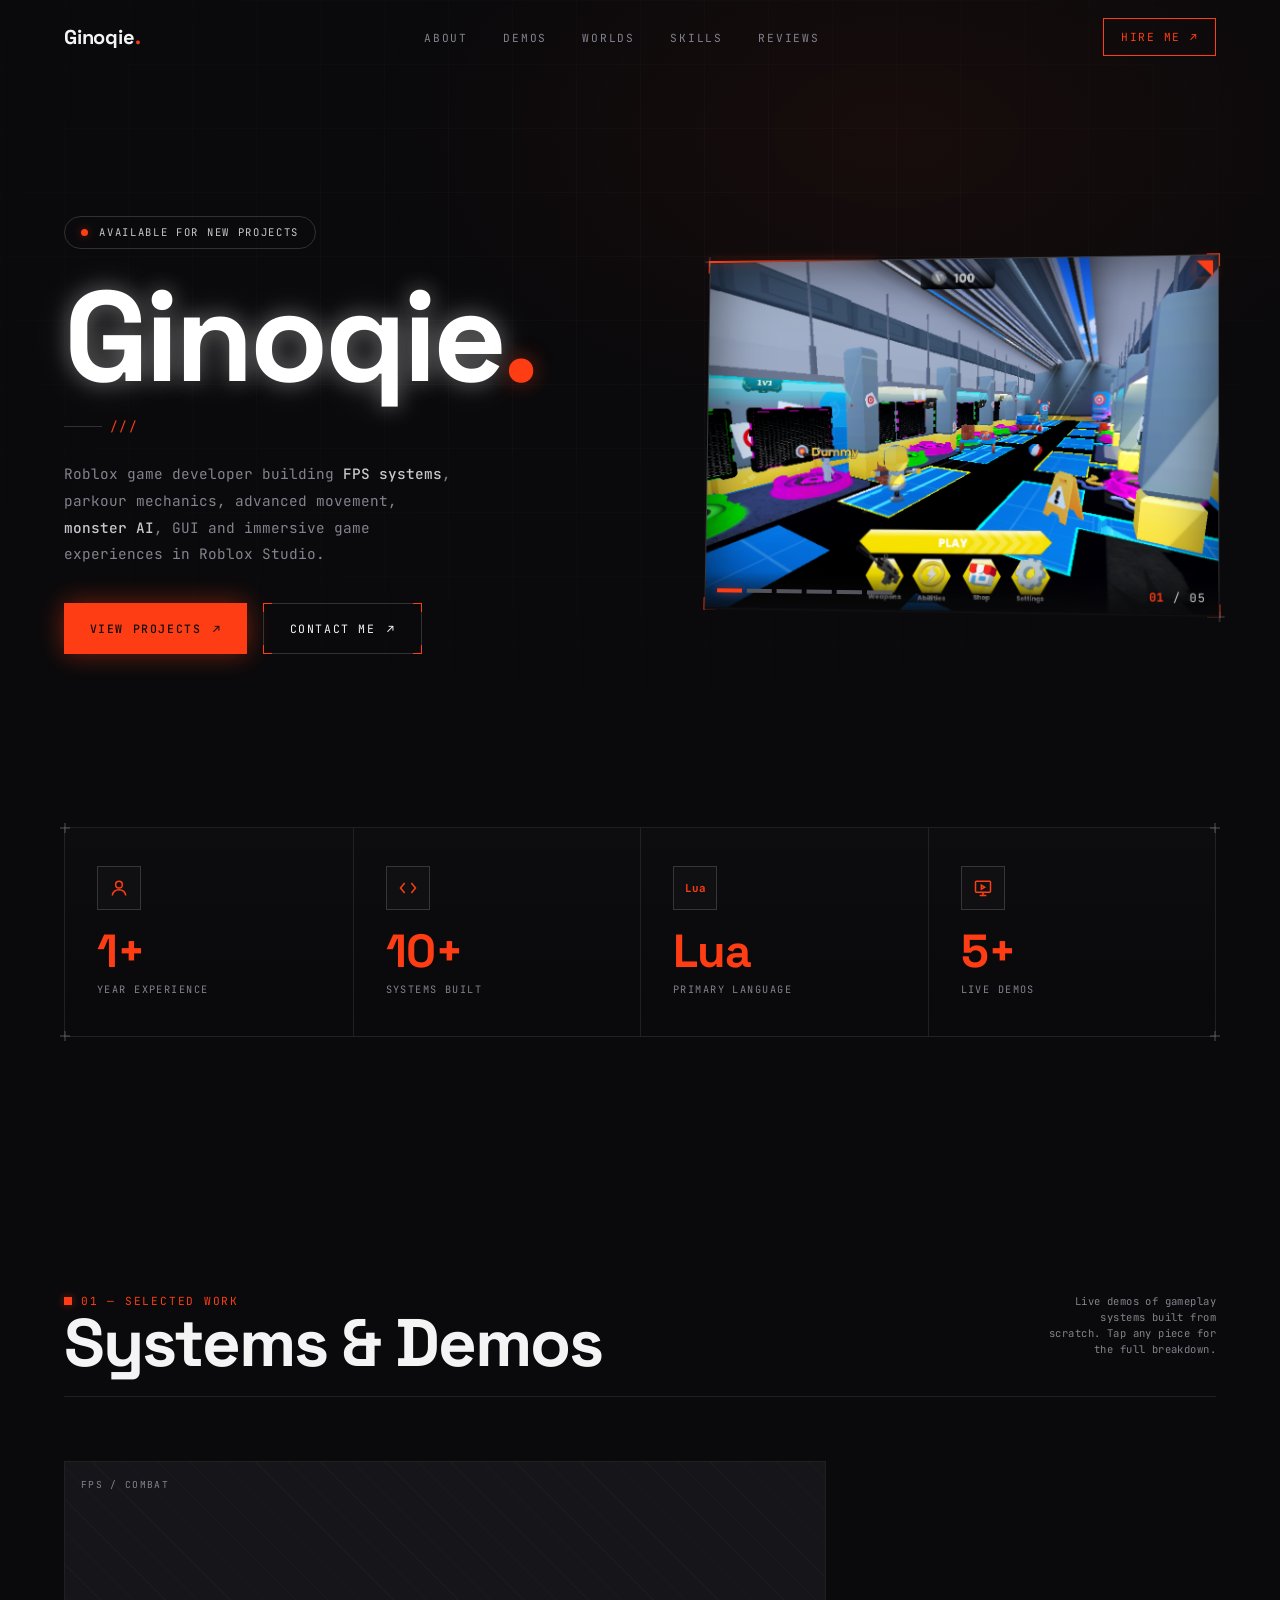
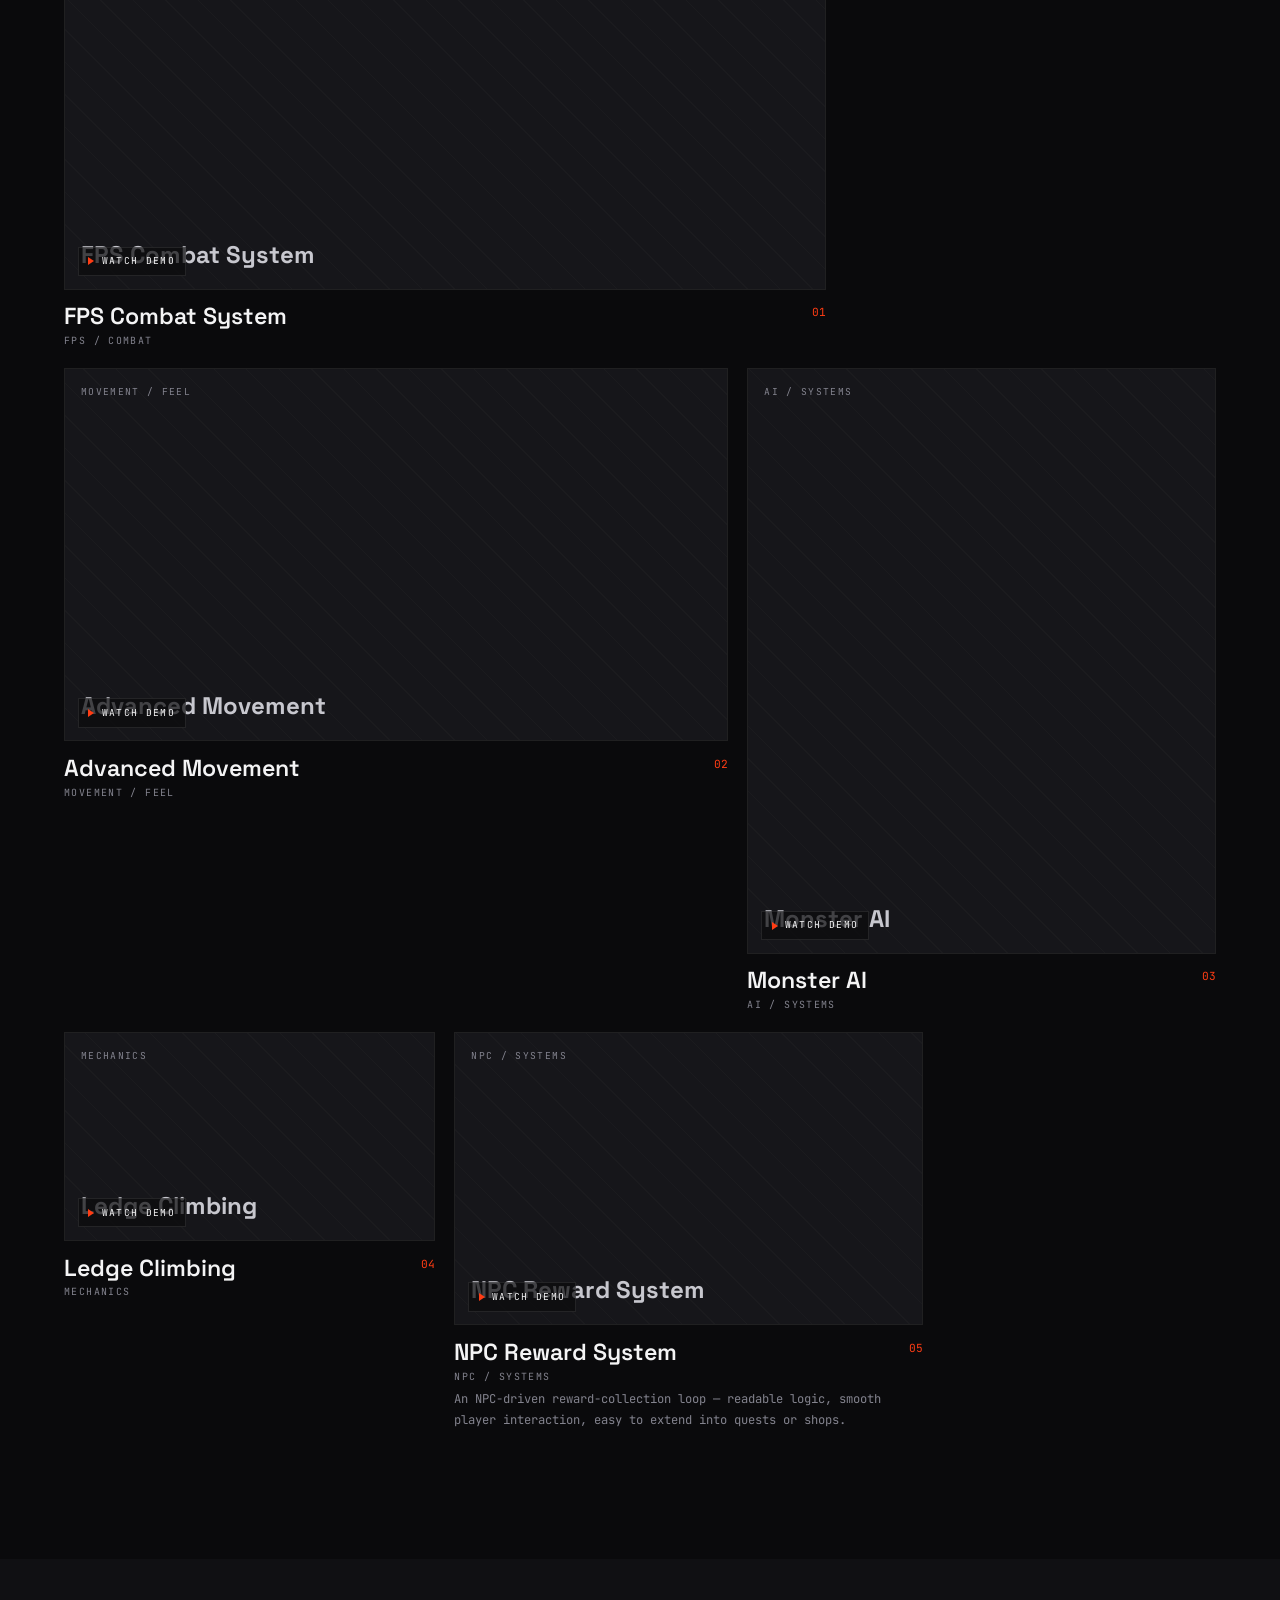
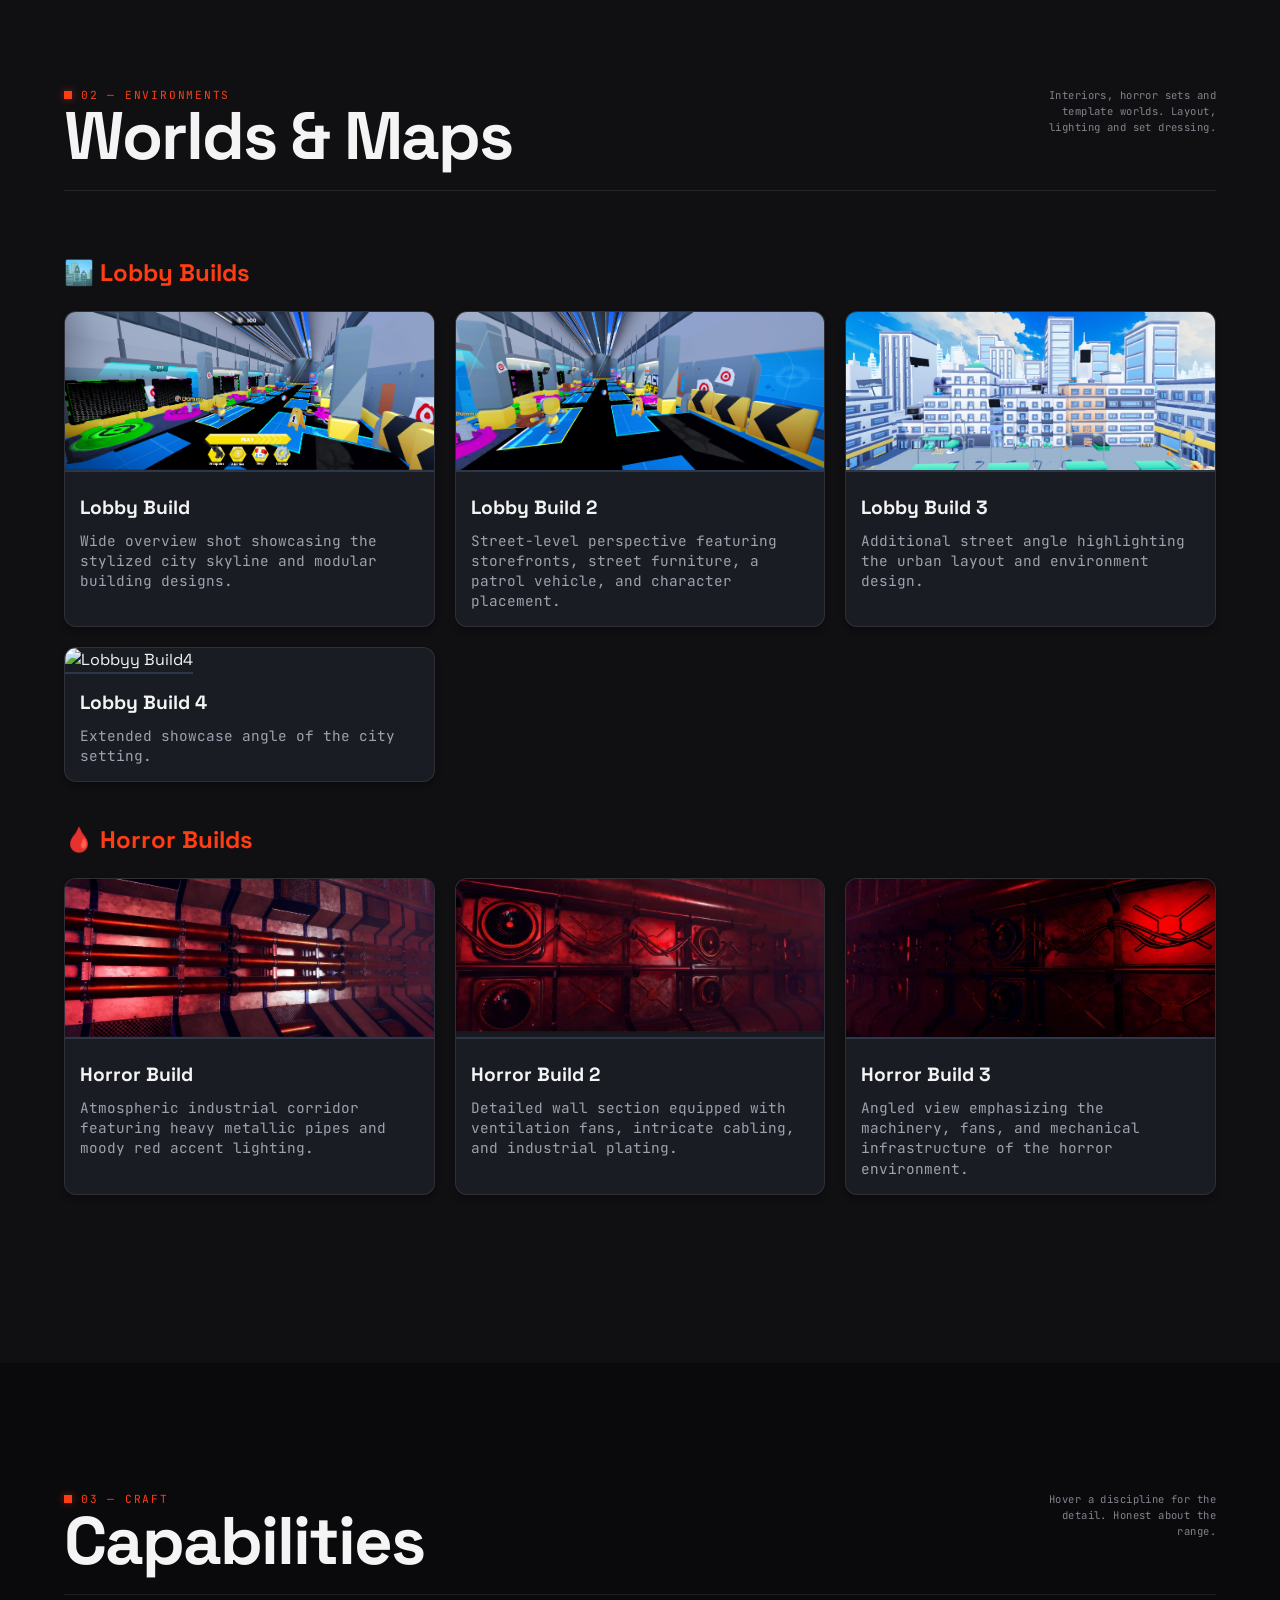
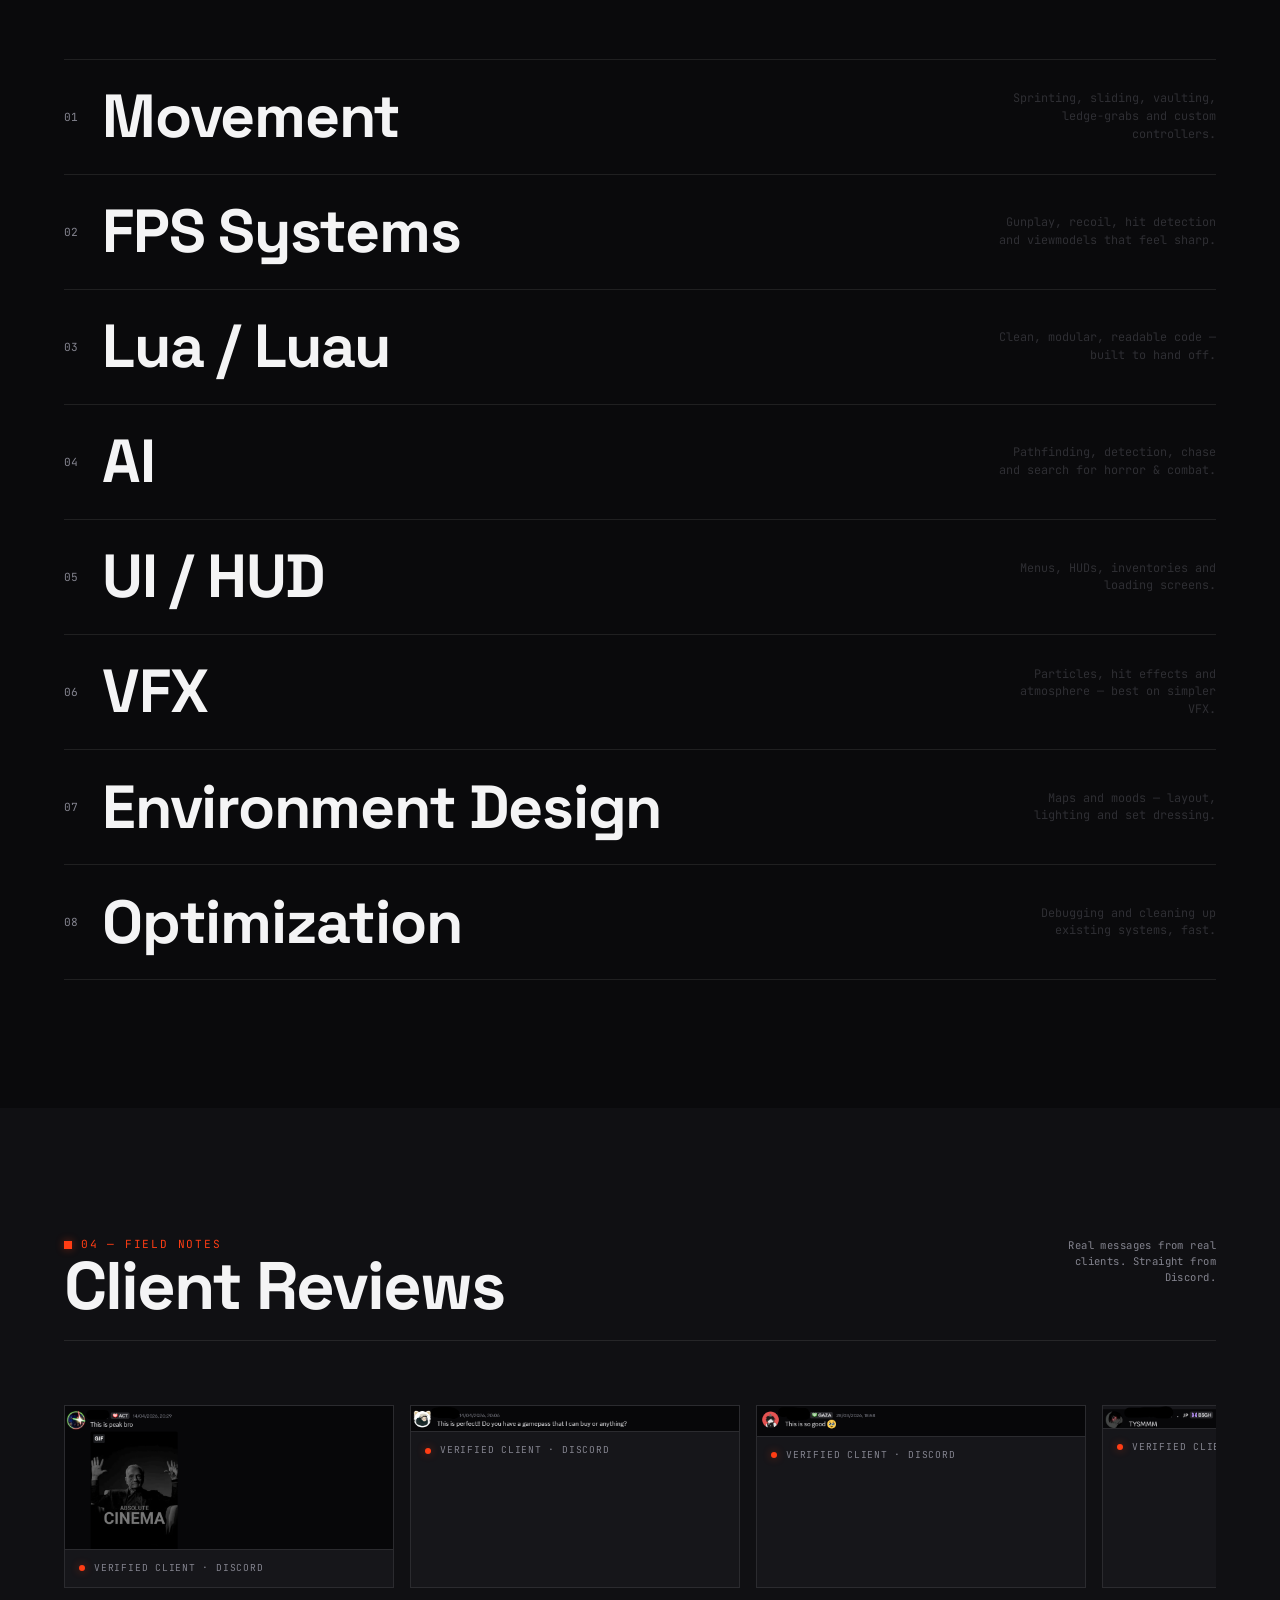
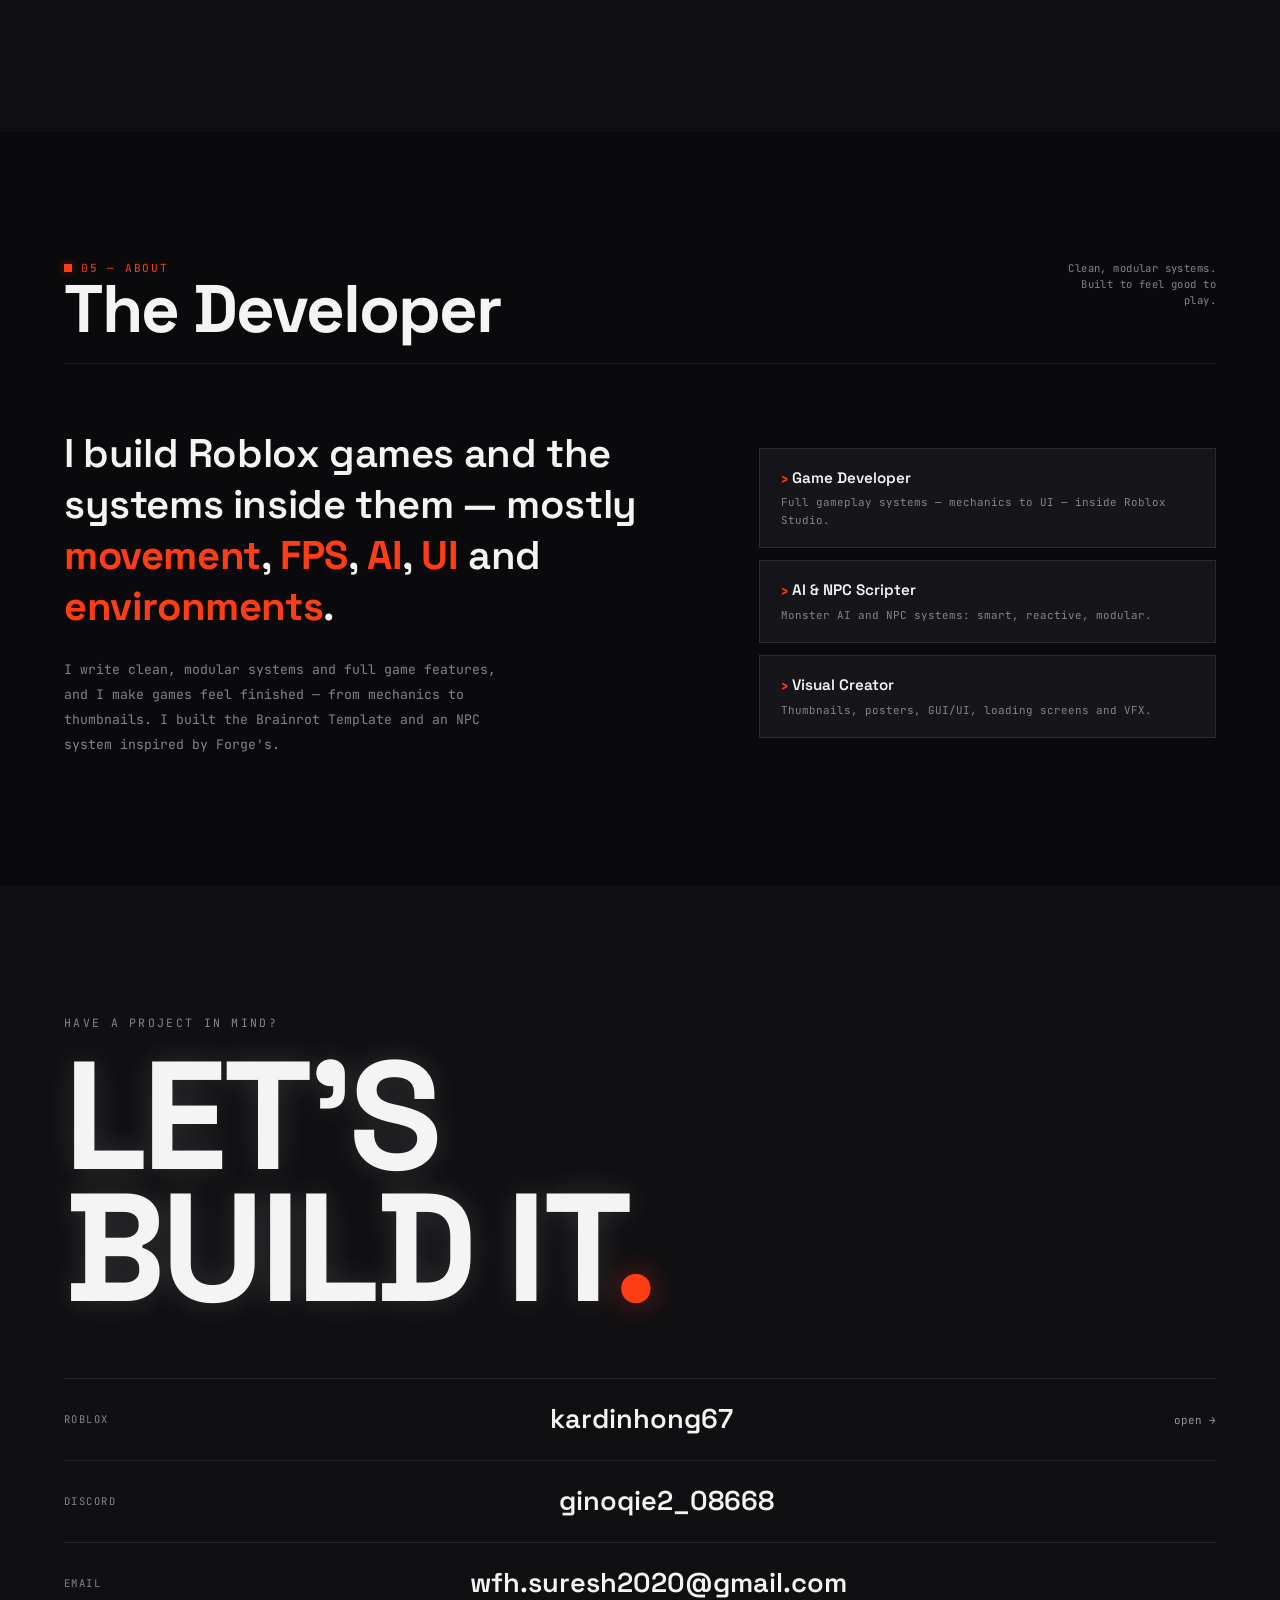
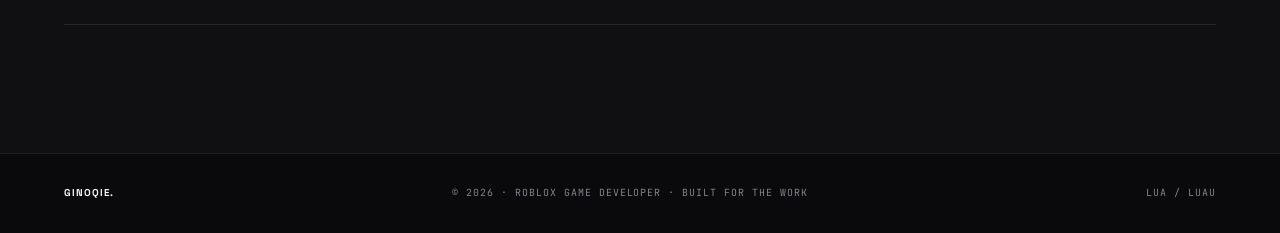
==== index.html @ 3335715e "Update index.html" ====
<!DOCTYPE html>
<html lang="en">
<head>
<meta charset="UTF-8" />
<meta name="viewport" content="width=device-width, initial-scale=1.0" />
<title>Ginoqie — Roblox Game Developer</title>
<meta name="description" content="Ginoqie — Roblox game developer building FPS systems, movement, monster AI, UI and immersive environments in Roblox Studio." />
<link rel="preconnect" href="https://fonts.googleapis.com" />
<link rel="preconnect" href="https://fonts.gstatic.com" crossorigin />
<link href="https://fonts.googleapis.com/css2?family=Space+Grotesk:wght@400;500;600;700&family=JetBrains+Mono:wght@400;500;700&display=swap" rel="stylesheet" />
<style>
  *,*::before,*::after{ box-sizing:border-box; margin:0; padding:0; }

  :root{
    --bg:#0A0A0C;
    --bg-2:#101013;
    --bg-3:#16161A;
    --ink:#F4F4F5;
    --ink-2:#C7C7CE;
    --muted:#83838E;
    --muted-2:#54545C;
    --line:rgba(255,255,255,.09);
    --line-2:rgba(255,255,255,.16);
    --accent:#FF3D14;
    --accent-2:#FF6A3D;
    --accent-deep:#D42F0A;
    --glow:rgba(255,61,20,.45);

    --disp:'Space Grotesk',system-ui,sans-serif;
    --mono:'JetBrains Mono',ui-monospace,monospace;

    --mx:clamp(1.25rem,5vw,5rem);
    --sy:clamp(5rem,10vw,8.5rem);
  }

  html{ scroll-behavior:smooth; }
  body{
    font-family:var(--disp);
    background:var(--bg);
    color:var(--ink);
    overflow-x:hidden;
    line-height:1.5;
    -webkit-font-smoothing:antialiased;
  }
  body::before{
    content:''; position:fixed; inset:0; z-index:0; pointer-events:none;
    background-image:
      linear-gradient(rgba(255,255,255,.018) 1px,transparent 1px),
      linear-gradient(90deg,rgba(255,255,255,.018) 1px,transparent 1px);
    background-size:64px 64px;
    mask-image:radial-gradient(ellipse 90% 70% at 50% 30%,#000 25%,transparent 85%);
  }
  body::after{
    content:''; position:fixed; inset:0; z-index:0; pointer-events:none;
    background:radial-gradient(ellipse 60% 50% at 70% 15%,rgba(255,61,20,.06),transparent 70%);
  }

  a{ color:inherit; text-decoration:none; }
  .mono{ font-family:var(--mono); font-size:.7rem; letter-spacing:.14em; text-transform:uppercase; color:var(--muted); }
  .accent{ color:var(--accent); }

  .c{ position:absolute; width:13px; height:13px; border:1.5px solid var(--accent); z-index:4; pointer-events:none; }
  .c.tl{ top:-1px; left:-1px; border-right:0; border-bottom:0; }
  .c.tr{ top:-1px; right:-1px; border-left:0; border-bottom:0; }
  .c.bl{ bottom:-1px; left:-1px; border-right:0; border-top:0; }
  .c.br{ bottom:-1px; right:-1px; border-left:0; border-top:0; }

  .plus{ position:absolute; width:10px; height:10px; z-index:4; pointer-events:none; opacity:.5; }
  .plus::before,.plus::after{ content:''; position:absolute; background:var(--muted); }
  .plus::before{ left:50%; top:0; width:1px; height:100%; transform:translateX(-.5px); }
  .plus::after{ top:50%; left:0; height:1px; width:100%; transform:translateY(-.5px); }
  .plus.tl{ top:-5px; left:-5px; } .plus.tr{ top:-5px; right:-5px; }
  .plus.bl{ bottom:-5px; left:-5px; } .plus.br{ bottom:-5px; right:-5px; }

  /* ---------- NAV ---------- */
  nav{
    position:fixed; top:0; left:0; right:0; z-index:60;
    display:flex; align-items:center; justify-content:space-between;
    padding:1.15rem var(--mx);
    border-bottom:1px solid transparent;
    transition:padding .35s ease, background .35s ease, border-color .35s ease;
  }
  nav.compact{ padding:.75rem var(--mx); background:rgba(10,10,12,.82); backdrop-filter:blur(12px); border-bottom:1px solid var(--line); }
  .brand{ font-family:var(--disp); font-weight:700; font-size:1.25rem; letter-spacing:-.01em; }
  .brand i{ color:var(--accent); font-style:normal; }
  .nav-mid{ display:flex; gap:2.2rem; list-style:none; }
  .nav-mid a{ font-family:var(--mono); font-size:.7rem; letter-spacing:.16em; text-transform:uppercase; color:var(--muted); position:relative; padding:.2rem 0; transition:color .25s; }
  .nav-mid a::after{ content:''; position:absolute; left:0; bottom:-3px; height:1px; width:0; background:var(--accent); transition:width .3s ease; }
  .nav-mid a:hover{ color:var(--ink); } .nav-mid a:hover::after,.nav-mid a.active::after{ width:100%; } .nav-mid a.active{ color:var(--ink); }
  .hire{ position:relative; font-family:var(--mono); font-size:.7rem; letter-spacing:.14em; text-transform:uppercase; color:var(--accent); border:1px solid var(--accent); padding:.6rem 1.05rem; transition:background .25s,color .25s,box-shadow .25s; }
  .hire:hover{ background:var(--accent); color:#0A0A0C; box-shadow:0 0 22px var(--glow); }

  /* ---------- HERO ---------- */
  #hero{ position:relative; z-index:2; padding:7.5rem var(--mx) var(--sy); }
  .hero-split{ display:grid; grid-template-columns:1.05fr .95fr; gap:clamp(2rem,5vw,4.5rem); align-items:center; min-height:70vh; }

  .pill{ display:inline-flex; align-items:center; gap:.7rem; border:1px solid var(--line-2); border-radius:999px; padding:.5rem 1rem; margin-bottom:1.8rem; font-family:var(--mono); font-size:.66rem; letter-spacing:.16em; text-transform:uppercase; color:var(--ink-2); }
  .pill .dot{ width:7px; height:7px; border-radius:50%; background:var(--accent); box-shadow:0 0 10px var(--glow); animation:pulse 2s ease-in-out infinite; }
  @keyframes pulse{ 0%,100%{ opacity:1; } 50%{ opacity:.4; } }

  .hero-name{
    font-family:var(--disp); font-weight:700;
    font-size:clamp(3.6rem,10vw,8.5rem); line-height:.92; letter-spacing:-.03em;
    color:#fff; text-shadow:0 0 22px rgba(255,255,255,.35), 0 0 46px rgba(255,255,255,.14);
  }
  .hero-name i{ font-style:normal; color:var(--accent); text-shadow:0 0 22px var(--glow); }

  .slashes{ display:flex; align-items:center; gap:.5rem; margin:1.3rem 0 1.6rem; }
  .slashes .ln{ height:1px; width:38px; background:var(--line-2); }
  .slashes .sl{ font-family:var(--mono); color:var(--accent); font-size:.8rem; letter-spacing:.1em; }

  .hero-desc{ font-family:var(--mono); font-size:.9rem; line-height:1.85; color:var(--muted); max-width:44ch; }
  .hero-desc b{ color:var(--ink-2); font-weight:500; }

  .hero-ctas{ display:flex; gap:1rem; margin-top:2.2rem; flex-wrap:wrap; }
  .btn{ position:relative; display:inline-flex; align-items:center; gap:.7rem; font-family:var(--mono); font-size:.72rem; letter-spacing:.14em; text-transform:uppercase; padding:1rem 1.6rem; transition:transform .2s, box-shadow .25s, background .25s, color .25s, border-color .25s; }
  .btn .arw{ transition:transform .2s; }
  .btn:hover .arw{ transform:translate(2px,-2px); }
  .btn-primary{ background:var(--accent); color:#0A0A0C; font-weight:500; box-shadow:0 0 26px var(--glow); }
  .btn-primary:hover{ background:var(--accent-2); box-shadow:0 0 38px var(--glow); }
  .btn-ghost{ border:1px solid var(--line-2); color:var(--ink); background:transparent; }
  .btn-ghost:hover{ border-color:var(--accent); color:var(--accent); }
  .btn-ghost .c{ width:9px; height:9px; }

  .hero-visual{ perspective:1600px; }
  .hud-frame{
    position:relative; aspect-ratio:16/11;
    transform:rotateY(-8deg) rotateX(3deg); transform-style:preserve-3d;
    transition:transform .6s cubic-bezier(.16,1,.3,1);
  }
  .hero-visual:hover .hud-frame{ transform:rotateY(-3deg) rotateX(1deg); }
  .hud-frame .slot{ position:absolute; inset:0; border:1px solid var(--line-2); overflow:hidden; }
  .hud-frame .slot::after{ content:''; position:absolute; inset:0; box-shadow:inset 0 0 60px rgba(0,0,0,.6); pointer-events:none; }
  .hud-tri{ position:absolute; top:6px; right:6px; width:0; height:0; border-top:16px solid var(--accent); border-left:16px solid transparent; z-index:5; box-shadow:0 0 12px var(--glow); }
  .hud-glow-edge{ position:absolute; top:-1px; left:-1px; width:34%; height:2px; background:linear-gradient(90deg,var(--accent),transparent); z-index:5; box-shadow:0 0 10px var(--glow); }
  .hud-foot{ position:absolute; left:0; right:0; bottom:-1px; display:flex; align-items:center; justify-content:space-between; padding:.7rem .8rem; z-index:5; background:linear-gradient(to top,rgba(10,10,12,.9),transparent); }
  .segs{ display:flex; gap:5px; }
  .segs i{ width:26px; height:4px; background:var(--muted-2); display:block; }
  .segs i.on{ background:var(--accent); box-shadow:0 0 8px var(--glow); }
  .hud-idx{ font-family:var(--mono); font-size:.72rem; letter-spacing:.08em; color:var(--ink-2); }
  .hud-idx b{ color:var(--accent); }

  /* ---------- STATS BAR ---------- */
  .stats-shell{ position:relative; margin-top:clamp(3rem,6vw,5rem); border:1px solid var(--line); background:linear-gradient(180deg,rgba(255,255,255,.015),transparent); }
  .stats-shell .plus{ opacity:.6; }
  .stats{ display:grid; grid-template-columns:repeat(4,1fr); }
  .stat{ padding:clamp(1.6rem,3vw,2.6rem) clamp(1.2rem,2.5vw,2rem); border-left:1px solid var(--line); text-align:left; }
  .stat:first-child{ border-left:0; }
  .stat .ic{ display:inline-flex; align-items:center; justify-content:center; width:44px; height:44px; border:1px solid var(--line-2); background:var(--bg-2); margin-bottom:1.1rem; color:var(--accent); }
  .stat .ic svg{ width:20px; height:20px; }
  .stat .ic .luatxt{ font-family:var(--mono); font-weight:700; font-size:.68rem; color:var(--accent); }
  .stat .n{ font-family:var(--disp); font-weight:700; font-size:clamp(1.9rem,4vw,2.9rem); line-height:1; color:var(--accent); letter-spacing:-.02em; }
  .stat .l{ font-family:var(--mono); font-size:.64rem; letter-spacing:.14em; text-transform:uppercase; color:var(--muted); margin-top:.5rem; }

  /* ---------- SECTION SHELL ---------- */
  .section{ position:relative; z-index:2; padding:var(--sy) var(--mx); }
  .section.alt{ background:var(--bg-2); }
  .sec-head{ display:flex; align-items:baseline; justify-content:space-between; gap:1rem; margin-bottom:clamp(2.5rem,5vw,4rem); flex-wrap:wrap; border-bottom:1px solid var(--line); padding-bottom:1.2rem; }
  .sec-index{ font-family:var(--mono); font-size:.7rem; letter-spacing:.16em; text-transform:uppercase; color:var(--accent); display:flex; align-items:center; gap:.55rem; }
  .sec-index .b{ width:8px; height:8px; background:var(--accent); box-shadow:0 0 8px var(--glow); }
  .sec-title{ font-family:var(--disp); font-weight:700; font-size:clamp(2.1rem,5.5vw,4.2rem); letter-spacing:-.03em; line-height:1; }
  .sec-note{ font-family:var(--mono); font-size:.66rem; letter-spacing:.04em; color:var(--muted); max-width:28ch; text-align:right; }

  /* ---------- image slot ---------- */
  .slot{ position:relative; overflow:hidden; background:var(--bg-3); }
  .slot img{ width:100%; height:100%; object-fit:cover; display:block; }
  .slot .ph{ position:absolute; inset:0; display:none; flex-direction:column; justify-content:space-between; padding:1rem;
    background:repeating-linear-gradient(45deg,transparent 0 22px,rgba(255,255,255,.02) 22px 23px),var(--bg-3); }
  .slot.failed img{ display:none; } .slot.failed .ph{ display:flex; }
  .ph .ph-top{ font-family:var(--mono); font-size:.6rem; letter-spacing:.14em; text-transform:uppercase; color:var(--muted); }
  .ph .ph-name{ font-family:var(--disp); font-weight:700; font-size:clamp(1rem,2.4vw,1.5rem); color:var(--ink-2); }

  /* ---------- MAP SHOWCASE SECTIONS ---------- */
  .map-showcase { max-width: 100%; }
  .category-section { margin-bottom: 40px; }
  .category-section h3 {
    font-size: 1.5rem;
    margin-bottom: 20px;
    color: var(--accent);
    display: flex;
    align-items: center;
    gap: 10px;
    font-family: var(--disp);
  }
  .map-grid {
    display: grid;
    grid-template-columns: repeat(auto-fill, minmax(280px, 1fr));
    gap: 20px;
  }
  .map-card {
    background-color: #1a1c23;
    border-radius: 12px;
    overflow: hidden;
    box-shadow: 0 4px 6px rgba(0, 0, 0, 0.3);
    transition: transform 0.2s ease, box-shadow 0.2s ease;
    border: 1px solid var(--line);
  }
  .map-card:hover {
    transform: translateY(-5px);
    box-shadow: 0 10px 15px rgba(0, 0, 0, 0.4);
    border-color: var(--accent);
  }
  .map-card img {
    width: 100%;
    height: 160px;
    object-fit: cover;
    border-bottom: 2px solid #2d3748;
  }
  .map-card-content { padding: 15px; }
  .map-card h4 { margin: 0 0 8px 0; font-size: 1.2rem; font-family: var(--disp); }
  .map-card p { margin: 0; font-size: 0.9rem; color: #9ca3af; line-height: 1.4; font-family: var(--mono); }

  /* ---------- WORK ---------- */
  #work-grid{ display:grid; grid-template-columns:repeat(12,1fr); gap:clamp(1rem,1.5vw,1.5rem); }
  .work{ position:relative; cursor:pointer; display:flex; flex-direction:column; gap:.9rem; grid-column:span 6; }
  .work[data-size="feature"]{ grid-column:span 8; } .work[data-size="wide"]{ grid-column:span 7; }
  .work[data-size="tall"]{ grid-column:span 5; } .work[data-size="small"]{ grid-column:span 4; }
  .work[data-size="text"]{ grid-column:span 5; justify-content:center; }
  .work-media{ position:relative; aspect-ratio:16/9; border:1px solid var(--line); }
  .work[data-size="tall"] .work-media{ aspect-ratio:4/5; }
  .work[data-size="text"] .work-media{ aspect-ratio:16/10; }
  .work-media .slot{ position:absolute; inset:0; }
  .work-media .slot img{ transition:transform .6s cubic-bezier(.16,1,.3,1), filter .4s; filter:grayscale(.15) brightness(.92); }
  .work:hover .work-media .slot img{ filter:none; }
  .work-media::after{ content:''; position:absolute; inset:0; border:1px solid transparent; transition:border-color .3s, box-shadow .3s; pointer-events:none; z-index:2; }
  .work:hover .work-media::after{ border-color:var(--accent); box-shadow:0 0 24px rgba(255,61,20,.25) inset; }
  .work:hover .c{ opacity:1; } .work .c{ opacity:0; transition:opacity .3s; width:11px; height:11px; }
  .play{ position:absolute; z-index:3; left:.8rem; bottom:.8rem; font-family:var(--mono); font-size:.6rem; letter-spacing:.14em; text-transform:uppercase; color:var(--ink); background:rgba(10,10,12,.7); padding:.4rem .6rem; display:flex; align-items:center; gap:.45rem; border:1px solid var(--line); }
  .play .tri{ width:0; height:0; border-left:6px solid var(--accent); border-top:4px solid transparent; border-bottom:4px solid transparent; }
  .work-cap{ display:flex; align-items:flex-start; justify-content:space-between; gap:1rem; }
  .work-cap .idx{ font-family:var(--mono); font-size:.7rem; color:var(--accent); }
  .work-name{ font-family:var(--disp); font-weight:600; font-size:clamp(1.05rem,2vw,1.45rem); line-height:1.05; transition:color .25s; }
  .work:hover .work-name{ color:var(--accent); }
  .work-cat{ font-family:var(--mono); font-size:.62rem; letter-spacing:.14em; text-transform:uppercase; color:var(--muted); margin-top:.35rem; }
  .work-reveal{ font-family:var(--mono); font-size:.76rem; color:var(--muted); line-height:1.7; max-height:0; opacity:0; overflow:hidden; transition:max-height .4s ease, opacity .4s ease, margin .4s ease; }
  .work[data-size="text"] .work-reveal,.work:hover .work-reveal{ max-height:7rem; opacity:1; margin-top:.3rem; }

  #cursor-tag{ position:fixed; z-index:80; top:0; left:0; pointer-events:none; font-family:var(--mono); font-size:.58rem; letter-spacing:.16em; text-transform:uppercase; background:var(--accent); color:#0A0A0C; padding:.4rem .6rem; box-shadow:0 0 18px var(--glow); transform:translate(-50%,-160%) scale(.6); opacity:0; transition:opacity .2s, transform .2s; }
  #cursor-tag.on{ opacity:1; transform:translate(-50%,-160%) scale(1); }

  /* ---------- CRAFT ---------- */
  .craft-list{ border-top:1px solid var(--line); }
  .craft{ display:grid; grid-template-columns:auto 1fr auto; align-items:center; gap:1.5rem; padding:clamp(1rem,2.2vw,1.8rem) 0; border-bottom:1px solid var(--line); position:relative; }
  .craft .c-idx{ font-family:var(--mono); font-size:.7rem; color:var(--muted); transition:color .3s; }
  .craft .c-name{ font-family:var(--disp); font-weight:700; font-size:clamp(1.5rem,5vw,3.8rem); letter-spacing:-.02em; line-height:.95; transition:transform .35s, color .3s, text-shadow .3s; }
  .craft .c-desc{ font-family:var(--mono); font-size:.74rem; color:var(--muted); max-width:32ch; text-align:right; opacity:.3; transition:opacity .3s; }
  .craft:hover .c-name{ color:var(--accent); transform:translateX(.5rem); text-shadow:0 0 24px var(--glow); }
  .craft:hover .c-idx{ color:var(--accent); } .craft:hover .c-desc{ opacity:1; }

  /* ---------- FEEDBACK ---------- */
  #feedback-rail{ display:flex; gap:1rem; overflow-x:auto; padding-bottom:1rem; }
  .fb{ flex:0 0 auto; width:min(80vw,330px); border:1px solid var(--line); background:var(--bg-3); }
  .fb .slot{ border-bottom:1px solid var(--line); }
  .fb-badge{ display:flex; align-items:center; gap:.55rem; padding:.7rem .9rem; }
  .fb-dot{ width:6px; height:6px; border-radius:50%; background:var(--accent); box-shadow:0 0 8px var(--glow); flex:0 0 auto; }
  .fb-badge span{ font-family:var(--mono); font-size:.6rem; letter-spacing:.08em; color:var(--muted); text-transform:uppercase; }

  /* ---------- ABOUT ---------- */
  #about-grid{ display:grid; grid-template-columns:1.15fr .85fr; gap:clamp(2.5rem,6vw,6rem); align-items:center; }
  .about-lead{ font-family:var(--disp); font-weight:600; font-size:clamp(1.5rem,3.2vw,2.5rem); line-height:1.28; letter-spacing:-.01em; }
  .about-lead b{ color:var(--accent); font-weight:700; }
  .about-sub{ margin-top:1.6rem; font-family:var(--mono); font-size:.82rem; color:var(--muted); max-width:54ch; line-height:1.9; }
  .about-roles{ display:flex; flex-direction:column; gap:.8rem; }
  .role{ position:relative; border:1px solid var(--line); background:var(--bg-3); padding:1.1rem 1.3rem; transition:border-color .25s, transform .25s; }
  .role:hover{ border-color:var(--accent); transform:translateX(5px); }
  .role .rt{ font-family:var(--disp); font-weight:600; font-size:.95rem; margin-bottom:.3rem; }
  .role .rd{ font-family:var(--mono); font-size:.68rem; color:var(--muted); line-height:1.6; }
  .role .rt em{ font-style:normal; color:var(--accent); }

  /* ---------- CONTACT ---------- */
  #contact{ background:var(--bg-2); }
  .contact-kicker{ font-family:var(--mono); font-size:.72rem; letter-spacing:.2em; text-transform:uppercase; color:var(--muted); margin-bottom:1.2rem; }
  .contact-big{ font-family:var(--disp); font-weight:700; font-size:clamp(3rem,12vw,10rem); line-height:.86; letter-spacing:-.03em; text-shadow:0 0 30px rgba(255,255,255,.14); }
  .contact-big i{ font-style:normal; color:var(--accent); text-shadow:0 0 30px var(--glow); }
  .contact-rows{ margin-top:clamp(2.5rem,5vw,4rem); border-top:1px solid var(--line); }
  .c-row{ display:flex; align-items:center; justify-content:space-between; gap:1rem; padding:1.25rem 0; border-bottom:1px solid var(--line); transition:padding-left .3s, color .25s; }
  .c-row:hover{ padding-left:1rem; color:var(--accent); }
  .c-row .k{ font-family:var(--mono); font-size:.66rem; letter-spacing:.14em; text-transform:uppercase; color:var(--muted); }
  .c-row .v{ font-family:var(--disp); font-weight:600; font-size:clamp(1.1rem,2.4vw,1.7rem); }
  .c-row .go{ font-family:var(--mono); font-size:.68rem; opacity:.6; }

  /* ---------- FOOTER ---------- */
  footer{ position:relative; z-index:2; padding:2rem var(--mx); display:flex; justify-content:space-between; align-items:center; gap:1rem; flex-wrap:wrap; border-top:1px solid var(--line); }
  footer .fmono{ font-family:var(--mono); font-size:.62rem; letter-spacing:.1em; text-transform:uppercase; color:var(--muted); }
  footer b{ font-family:var(--disp); color:var(--ink); font-weight:700; }

  /* ---------- CASE STUDY ---------- */
  #case{ position:fixed; inset:0; z-index:100; background:var(--bg); overflow-y:auto; transform:translateY(2%); opacity:0; pointer-events:none; transition:opacity .4s ease, transform .4s ease; }
  #case.open{ opacity:1; transform:none; pointer-events:auto; }
  .case-inner{ max-width:1080px; margin:0 auto; padding:clamp(4.5rem,8vw,6rem) var(--mx) 5rem; }
  .case-close{ position:fixed; top:1.1rem; right:var(--mx); z-index:101; font-family:var(--mono); font-size:.68rem; letter-spacing:.14em; text-transform:uppercase; border:1px solid var(--line-2); background:var(--bg-2); padding:.6rem 1rem; cursor:pointer; color:var(--ink); transition:background .25s,color .25s,border-color .25s; }
  .case-close:hover{ background:var(--accent); color:#0A0A0C; border-color:var(--accent); }
  .case-eyebrow{ display:flex; align-items:center; gap:.7rem; margin-bottom:1.3rem; }
  .case-eyebrow .b{ width:8px; height:8px; background:var(--accent); box-shadow:0 0 8px var(--glow); }
  .case-title{ font-family:var(--disp); font-weight:700; font-size:clamp(2.3rem,7vw,4.8rem); letter-spacing:-.03em; line-height:.95; margin-bottom:1.6rem; }
  
  .case-hero{ position:relative; width:100%; padding-bottom:56.25%; height:0; margin:1.5rem 0 2.5rem; background:#000; border:1px solid var(--line-2); overflow:hidden; }
  @supports (aspect-ratio: 16 / 9) {
    .case-hero { padding-bottom: 0; aspect-ratio: 16 / 9; height: auto; }
  }
  .case-hero iframe{ position:absolute; top:0; left:0; width:100%; height:100%; border:0; outline:none; }

  .case-grid{ display:grid; grid-template-columns:repeat(12,1fr); gap:2rem; }
  .case-desc{ grid-column:span 7; font-family:var(--mono); font-size:.9rem; line-height:1.9; color:var(--ink-2); }
  .case-side{ grid-column:span 5; display:flex; flex-direction:column; gap:1.6rem; }
  .case-block h4{ font-family:var(--mono); font-size:.62rem; letter-spacing:.16em; text-transform:uppercase; color:var(--muted); margin-bottom:.7rem; }
  .case-block ul{ list-style:none; display:flex; flex-direction:column; gap:.4rem; }
  .case-block li{ font-family:var(--mono); font-size:.82rem; color:var(--ink); border-bottom:1px solid var(--line); padding-bottom:.4rem; }
  .case-tags{ display:flex; flex-wrap:wrap; gap:.5rem; }
  .case-tags span{ font-family:var(--mono); font-size:.6rem; letter-spacing:.08em; text-transform:uppercase; border:1px solid var(--line-2); padding:.3rem .6rem; color:var(--ink-2); }

  .reveal{ opacity:0; transform:translateY(22px); transition:opacity .8s ease, transform .8s ease; }
  .reveal.in{ opacity:1; transform:none; }

  #cursor-glow{ position:fixed; z-index:40; top:0; left:0; width:360px; height:360px; border-radius:50%; pointer-events:none; transform:translate(-50%,-50%); background:radial-gradient(circle, rgba(255,120,70,.24) 0%, rgba(255,61,20,.10) 34%, transparent 70%); filter:blur(26px); mix-blend-mode:screen; opacity:0; transition:opacity .4s ease; }
  #cursor-glow.on{ opacity:1; }
  .c-row.static{ cursor:default; }
  .c-row.static:hover{ padding-left:0; color:inherit; }

  @media (max-width:1000px){
    .hero-split{ grid-template-columns:1fr; gap:3rem; }
    .hud-frame{ transform:none; } .hero-visual{ perspective:none; }
    #about-grid{ grid-template-columns:1fr; align-items:start; }
    .case-desc,.case-side{ grid-column:span 12; }
    .work[data-size]{ grid-column:span 6; }
    .work[data-size="feature"],.work[data-size="wide"]{ grid-column:span 12; }
  }
  @media (max-width:720px){
    .nav-mid{ display:none; }
    .hero-name{ font-size:clamp(3rem,17vw,5rem); }
    .stats{ grid-template-columns:repeat(2,1fr); }
    .stat:nth-child(3){ border-left:0; } .stat:nth-child(3),.stat:nth-child(4){ border-top:1px solid var(--line); }
    #work-grid .work[data-size]{ grid-column:span 12; }
    .craft{ grid-template-columns:auto 1fr; } .craft .c-desc{ display:none; }
    .sec-note{ display:none; }
  }
  @media (max-width:440px){ .stats{ grid-template-columns:1fr; } .stat{ border-left:0 !important; border-top:1px solid var(--line); } .stat:first-child{ border-top:0; } }
  @media (prefers-reduced-motion:reduce){ *{ animation:none !important; transition:none !important; scroll-behavior:auto !important; } .reveal{ opacity:1; transform:none; } .hud-frame{ transform:none; } }
</style>
</head>
<body>

<!-- NAV -->
<nav id="nav">
  <a href="#hero" class="brand">Ginoqie<i>.</i></a>
  <ul class="nav-mid">
    <li><a href="#about" data-sp="about">About</a></li>
    <li><a href="#work" data-sp="work">Demos</a></li>
    <li><a href="#environments" data-sp="environments">Worlds</a></li>
    <li><a href="#craft" data-sp="craft">Skills</a></li>
    <li><a href="#feedback" data-sp="feedback">Reviews</a></li>
  </ul>
  <a href="#contact" class="hire">Hire me ↗</a>
</nav>

<!-- HERO -->
<header id="hero">
  <div class="hero-split">
    <div>
      <span class="pill"><span class="dot"></span> Available for new projects</span>
      <h1 class="hero-name">Ginoqie<i>.</i></h1>
      <div class="slashes"><span class="ln"></span><span class="sl">///</span></div>
      <p class="hero-desc">Roblox game developer building <b>FPS systems</b>, parkour mechanics, advanced movement, <b>monster AI</b>, GUI and immersive game experiences in Roblox Studio.</p>
      <div class="hero-ctas">
        <a href="#work" class="btn btn-primary">View projects <span class="arw">↗</span></a>
        <a href="#contact" class="btn btn-ghost"><span class="c tl"></span><span class="c tr"></span><span class="c bl"></span><span class="c br"></span>Contact me <span class="arw">↗</span></a>
      </div>
    </div>

    <div class="hero-visual">
      <div class="hud-frame">
        <span class="hud-glow-edge"></span>
        <span class="c tl"></span><span class="c tr"></span><span class="c bl"></span><span class="c br"></span>
        <span class="plus tl"></span><span class="plus br"></span>
        <span class="hud-tri"></span>
        <div class="slot" data-src="Lobby Build.png" data-label="LOBBY · PREVIEW">
          <img alt="Lobby Build Preview" loading="eager"/>
          <div class="ph"><span class="ph-top">World Preview</span><span class="ph-name">Lobby Build</span></div>
        </div>
        <div class="hud-foot">
          <span class="segs"><i class="on"></i><i></i><i></i><i></i><i></i><i></i></span>
          <span class="hud-idx"><b>01</b> / 05</span>
        </div>
      </div>
    </div>
  </div>

  <!-- STATS -->
  <div class="stats-shell reveal">
    <span class="plus tl"></span><span class="plus tr"></span><span class="plus bl"></span><span class="plus br"></span>
    <div class="stats">
      <div class="stat">
        <span class="ic"><svg viewBox="0 0 24 24" fill="none" stroke="currentColor" stroke-width="1.8"><circle cx="12" cy="8" r="4"/><path d="M4 21c0-4 3.5-7 8-7s8 3 8 7"/></svg></span>
        <div class="n">1+</div><div class="l">Year Experience</div>
      </div>
      <div class="stat">
        <span class="ic"><svg viewBox="0 0 24 24" fill="none" stroke="currentColor" stroke-width="1.8"><path d="M8 6l-5 6 5 6M16 6l5 6-5 6"/></svg></span>
        <div class="n">10+</div><div class="l">Systems Built</div>
      </div>
      <div class="stat">
        <span class="ic"><span class="luatxt">Lua</span></span>
        <div class="n">Lua</div><div class="l">Primary Language</div>
      </div>
      <div class="stat">
        <span class="ic"><svg viewBox="0 0 24 24" fill="none" stroke="currentColor" stroke-width="1.8"><rect x="3" y="4" width="18" height="13" rx="1"/><path d="M8 21h8M12 17v4M10 8.5l4 2.5-4 2.5z"/></svg></span>
        <div class="n">5+</div><div class="l">Live Demos</div>
      </div>
    </div>
  </div>
</header>

<!-- WORK / DEMOS -->
<section id="work" class="section">
  <div class="sec-head reveal">
    <div>
      <div class="sec-index"><span class="b"></span> 01 — Selected work</div>
      <h2 class="sec-title">Systems &amp; Demos</h2>
    </div>
    <p class="sec-note">Live demos of gameplay systems built from scratch. Tap any piece for the full breakdown.</p>
  </div>
  <div id="work-grid" class="reveal"></div>
</section>

<!-- ENVIRONMENTS / MAPS -->
<section id="environments" class="section alt">
  <div class="sec-head reveal">
    <div>
      <div class="sec-index"><span class="b"></span> 02 — Environments</div>
      <h2 class="sec-title">Worlds &amp; Maps</h2>
    </div>
    <p class="sec-note">Interiors, horror sets and template worlds. Layout, lighting and set dressing.</p>
  </div>
  
  <div class="map-showcase reveal">
    <!-- Lobby Builds Section -->
    <div class="category-section">
      <h3>🏙️ Lobby Builds</h3>
      <div class="map-grid">
        <div class="map-card">
          <img src="Lobby Build.png" alt="Lobby Build">
          <div class="map-card-content">
            <h4>Lobby Build</h4>
            <p>Wide overview shot showcasing the stylized city skyline and modular building designs.</p>
          </div>
        </div>
        <div class="map-card">
          <img src="Lobby Build2.png" alt="Lobby Build2">
          <div class="map-card-content">
            <h4>Lobby Build 2</h4>
            <p>Street-level perspective featuring storefronts, street furniture, a patrol vehicle, and character placement.</p>
          </div>
        </div>
        <div class="map-card">
          <img src="Lobby Build3.png" alt="Lobby Build3">
          <div class="map-card-content">
            <h4>Lobby Build 3</h4>
            <p>Additional street angle highlighting the urban layout and environment design.</p>
          </div>
        </div>
        <div class="map-card">
          <img src="Lobbyy Build4.png" alt="Lobbyy Build4">
          <div class="map-card-content">
            <h4>Lobby Build 4</h4>
            <p>Extended showcase angle of the city setting.</p>
          </div>
        </div>
      </div>
    </div>

    <!-- Horror Builds Section -->
    <div class="category-section">
      <h3>🩸 Horror Builds</h3>
      <div class="map-grid">
        <div class="map-card">
          <img src="Horror Build.png" alt="Horror Build">
          <div class="map-card-content">
            <h4>Horror Build</h4>
            <p>Atmospheric industrial corridor featuring heavy metallic pipes and moody red accent lighting.</p>
          </div>
        </div>
        <div class="map-card">
          <img src="Horror Build2.png" alt="Horror Build2">
          <div class="map-card-content">
            <h4>Horror Build 2</h4>
            <p>Detailed wall section equipped with ventilation fans, intricate cabling, and industrial plating.</p>
          </div>
        </div>
        <div class="map-card">
          <img src="Horror Build3.png" alt="Horror Build3">
          <div class="map-card-content">
            <h4>Horror Build 3</h4>
            <p>Angled view emphasizing the machinery, fans, and mechanical infrastructure of the horror environment.</p>
          </div>
        </div>
      </div>
    </div>
  </div>
</section>

<!-- CRAFT / SKILLS -->
<section id="craft" class="section">
  <div class="sec-head reveal">
    <div>
      <div class="sec-index"><span class="b"></span> 03 — Craft</div>
      <h2 class="sec-title">Capabilities</h2>
    </div>
    <p class="sec-note">Hover a discipline for the detail. Honest about the range.</p>
  </div>
  <div class="craft-list reveal" id="craft-list"></div>
</section>

<!-- FEEDBACK / REVIEWS -->
<section id="feedback" class="section alt">
  <div class="sec-head reveal">
    <div>
      <div class="sec-index"><span class="b"></span> 04 — Field notes</div>
      <h2 class="sec-title">Client Reviews</h2>
    </div>
    <p class="sec-note">Real messages from real clients. Straight from Discord.</p>
  </div>
  <div id="feedback-rail" class="reveal">
    <div class="fb"><div class="slot" data-src="Customer1.png"><img alt="Client feedback" loading="lazy"/><div class="ph"><span class="ph-top">Discord</span><span class="ph-name">Review 01</span></div></div><div class="fb-badge"><span class="fb-dot"></span><span>Verified client · Discord</span></div></div>
    <div class="fb"><div class="slot" data-src="Customer2.png"><img alt="Client feedback" loading="lazy"/><div class="ph"><span class="ph-top">Discord</span><span class="ph-name">Review 02</span></div></div><div class="fb-badge"><span class="fb-dot"></span><span>Verified client · Discord</span></div></div>
    <div class="fb"><div class="slot" data-src="Customer3.png"><img alt="Client feedback" loading="lazy"/><div class="ph"><span class="ph-top">Discord</span><span class="ph-name">Review 03</span></div></div><div class="fb-badge"><span class="fb-dot"></span><span>Verified client · Discord</span></div></div>
    <div class="fb"><div class="slot" data-src="Customer4.png"><img alt="Client feedback" loading="lazy"/><div class="ph"><span class="ph-top">Discord</span><span class="ph-name">Review 04</span></div></div><div class="fb-badge"><span class="fb-dot"></span><span>Verified client · Discord</span></div></div>
  </div>
</section>

<!-- ABOUT -->
<section id="about" class="section">
  <div class="sec-head reveal">
    <div>
      <div class="sec-index"><span class="b"></span> 05 — About</div>
      <h2 class="sec-title">The Developer</h2>
    </div>
    <p class="sec-note">Clean, modular systems. Built to feel good to play.</p>
  </div>
  <div id="about-grid" class="reveal">
    <div>
      <p class="about-lead">I build Roblox games and the systems inside them — mostly <b>movement</b>, <b>FPS</b>, <b>AI</b>, <b>UI</b> and <b>environments</b>.</p>
      <p class="about-sub">I write clean, modular systems and full game features, and I make games feel finished — from mechanics to thumbnails. I built the Brainrot Template and an NPC system inspired by Forge's.</p>
    </div>
    <div class="about-roles">
      <div class="role"><div class="rt"><em>›</em> Game Developer</div><div class="rd">Full gameplay systems — mechanics to UI — inside Roblox Studio.</div></div>
      <div class="role"><div class="rt"><em>›</em> AI &amp; NPC Scripter</div><div class="rd">Monster AI and NPC systems: smart, reactive, modular.</div></div>
      <div class="role"><div class="rt"><em>›</em> Visual Creator</div><div class="rd">Thumbnails, posters, GUI/UI, loading screens and VFX.</div></div>
    </div>
  </div>
</section>

<!-- CONTACT -->
<section id="contact" class="section alt">
  <p class="contact-kicker reveal">Have a project in mind?</p>
  <h2 class="contact-big reveal">LET'S<br>BUILD IT<i>.</i></h2>
  <div class="contact-rows reveal">
    <a class="c-row" href="https://www.roblox.com/users/4057144006/profile" target="_blank" rel="noopener"><span class="k">Roblox</span><span class="v">kardinhong67</span><span class="go">open →</span></a>
    <div class="c-row static"><span class="k">Discord</span><span class="v">ginoqie2_08668</span><span class="go"></span></div>
    <div class="c-row static"><span class="k">Email</span><span class="v">wfh.suresh2020@gmail.com</span><span class="go"></span></div>
  </div>
</section>

<footer>
  <span class="fmono"><b>Ginoqie.</b></span>
  <span class="fmono">© 2026 · Roblox Game Developer · Built for the work</span>
  <span class="fmono">Lua / Luau</span>
</footer>

<div id="cursor-glow"></div>
<div id="cursor-tag">View</div>

<div id="case" aria-hidden="true">
  <button class="case-close" id="case-close">Close ✕</button>
  <div class="case-inner" id="case-inner"></div>
</div>

<script>
const WORK = [
  { idx:'01', size:'feature', title:'FPS Combat System', cat:'FPS / Combat', yt:'4IwjMDdCbUs',
    role:'Systems / Gameplay', tools:['Roblox Studio','Luau'],
    systems:['Recoil & spread','Hit detection','Viewmodel & anims','Weapon state machine'],
    desc:'A first-person shooter core built from scratch — recoil, spread, hit detection and a viewmodel that stays sharp under fire. Tuned for feel first, then netcode-friendly.' },
  { idx:'02', size:'wide', title:'Advanced Movement', cat:'Movement / Feel', yt:'HuKWI9kVdoA',
    role:'Systems / Feel', tools:['Roblox Studio','Luau'],
    systems:['Sprint & momentum','Vaulting','Sliding','Custom controller'],
    desc:'A movement layer that goes past default Roblox physics — momentum, vaulting and slides that chain together and actually feel good to hold down.' },
  { idx:'03', size:'tall', title:'Monster AI', cat:'AI / Systems', yt:'Wgy2quzXBKk',
    role:'AI Programmer', tools:['Roblox Studio','Luau','PathfindingService'],
    systems:['Pathfinding','Sight & detection','Chase / search states','Attack logic'],
    desc:'Reactive monster AI for horror and combat — pathfinds, detects, chases, loses you, then hunts your last known position. Modular state machine, drop-in ready.' },
  { idx:'04', size:'small', title:'Ledge Climbing', cat:'Mechanics', yt:'ePffzsfqnmI',
    role:'Mechanics', tools:['Roblox Studio','Luau'],
    systems:['Ledge detection','Grab & mantle','Animation sync'],
    desc:'A responsive ledge-grab and climb mechanic with clean input handling and animation that stays in sync with the mantle.' },
  { idx:'05', size:'text', title:'NPC Reward System', cat:'NPC / Systems', yt:'nt6BKCPkJlA',
    role:'Systems', tools:['Roblox Studio','Luau'],
    systems:['NPC interaction','Reward logic','Clean data flow'],
    desc:'An NPC-driven reward-collection loop — readable logic, smooth player interaction, easy to extend into quests or shops.' }
];

const CRAFT = [
  ['01','Movement','Sprinting, sliding, vaulting, ledge-grabs and custom controllers.'],
  ['02','FPS Systems','Gunplay, recoil, hit detection and viewmodels that feel sharp.'],
  ['03','Lua / Luau','Clean, modular, readable code — built to hand off.'],
  ['04','AI','Pathfinding, detection, chase and search for horror & combat.'],
  ['05','UI / HUD','Menus, HUDs, inventories and loading screens.'],
  ['06','VFX','Particles, hit effects and atmosphere — best on simpler VFX.'],
  ['07','Environment Design','Maps and moods — layout, lighting and set dressing.'],
  ['08','Optimization','Debugging and cleaning up existing systems, fast.'],
];

const cornerHTML = '<span class="c tl"></span><span class="c tr"></span><span class="c bl"></span><span class="c br"></span>';

function loadSlot(slot){
  const img=slot.querySelector('img'); const src=slot.dataset.src;
  if(!img||!src){ slot.classList.add('failed'); return; }
  img.onerror=()=>slot.classList.add('failed'); img.src=src;
}
function ytThumb(id){ return `https://img.youtube.com/vi/${id}/maxresdefault.jpg`; }

const wg=document.getElementById('work-grid');
WORK.forEach(p=>{
  const el=document.createElement('article');
  el.className='work'; el.dataset.size=p.size;
  const src=p.yt?ytThumb(p.yt):p.img;
  el.innerHTML=`
    <div class="work-media">
      ${cornerHTML}
      <div class="slot" data-src="${src}">
        <img alt="${p.title} demo" loading="lazy"/>
        <div class="ph"><span class="ph-top">${p.cat}</span><span class="ph-name">${p.title}</span></div>
      </div>
      <span class="play"><span class="tri"></span> ${p.yt?'Watch demo':'Add screenshot'}</span>
    </div>
    <div class="work-cap">
      <div>
        <div class="work-name">${p.title}</div>
        <div class="work-cat">${p.cat}</div>
        <div class="work-reveal">${p.desc}</div>
      </div>
      <span class="idx">${p.idx}</span>
    </div>`;
  el.addEventListener('click',()=>openCase(p.idx));
  wg.appendChild(el);
  const slot=el.querySelector('.slot');
  if(p.yt){
    const img=slot.querySelector('img'); let tried=false;
    img.onerror=()=>{ if(!tried){ tried=true; img.src=`https://img.youtube.com/vi/${p.yt}/hqdefault.jpg`; } else slot.classList.add('failed'); };
    img.src=ytThumb(p.yt);
  } else loadSlot(slot);
});
document.querySelectorAll('.work-media').forEach(m=>{
  const img=m.querySelector('img');
  m.addEventListener('mousemove',e=>{ const r=m.getBoundingClientRect(); const dx=((e.clientX-r.left)/r.width-.5)*10; const dy=((e.clientY-r.top)/r.height-.5)*10; img.style.transform=`translate(${dx}px,${dy}px)`; });
  m.addEventListener('mouseleave',()=>{ img.style.transform=''; });
});

const cl=document.getElementById('craft-list');
CRAFT.forEach(([i,name,desc])=>{
  const el=document.createElement('div'); el.className='craft';
  el.innerHTML=`<span class="c-idx">${i}</span><span class="c-name">${name}</span><span class="c-desc">${desc}</span>`;
  cl.appendChild(el);
});

document.querySelectorAll('#feedback-rail .slot').forEach(loadSlot);
document.querySelectorAll('#hero .slot').forEach(loadSlot);

const caseEl=document.getElementById('case'), caseInner=document.getElementById('case-inner');
function openCase(idx){
  const p=WORK.find(w=>w.idx===idx); if(!p)return;
  const media=p.yt
    ? `<div class="case-hero">${cornerHTML}<iframe src="https://www.youtube.com/embed/${p.yt}?rel=0" title="${p.title}" allow="accelerometer; clipboard-write; encrypted-media; gyroscope; picture-in-picture" allowfullscreen></iframe></div>`
    : `<div class="case-hero slot" data-src="${p.img}"><img alt="${p.title}"/><div class="ph" style="display:flex"><span class="ph-top">${p.cat}</span><span class="ph-name">${p.title}</span></div></div>`;
  caseInner.innerHTML=`
    <div class="case-eyebrow"><span class="b"></span><span class="mono">${p.idx} — ${p.cat}</span></div>
    <h2 class="case-title">${p.title}</h2>
    ${media}
    <div class="case-grid">
      <div class="case-desc">${p.desc}</div>
      <div class="case-side">
        <div class="case-block"><h4>Role</h4><ul><li>${p.role}</li></ul></div>
        <div class="case-block"><h4>Systems</h4><ul>${p.systems.map(s=>`<li>${s}</li>`).join('')}</ul></div>
        <div class="case-block"><h4>Tools</h4><div class="case-tags">${p.tools.map(t=>`<span>${t}</span>`).join('')}</div></div>
      </div>
    </div>`;
  caseEl.classList.add('open'); caseEl.setAttribute('aria-hidden','true'); document.body.style.overflow='hidden';
}
function closeCase(){ caseEl.classList.remove('open'); caseEl.setAttribute('aria-hidden','true'); document.body.style.overflow=''; setTimeout(()=>caseInner.innerHTML='',400); }
document.getElementById('case-close').addEventListener('click',closeCase);
caseEl.addEventListener('click',e=>{ if(e.target===caseEl) closeCase(); });
window.addEventListener('keydown',e=>{ if(e.key==='Escape') closeCase(); });

const nav=document.getElementById('nav');
window.addEventListener('scroll',()=>{ nav.classList.toggle('compact',window.scrollY>40); },{passive:true});
const spy=new IntersectionObserver(es=>{ es.forEach(e=>{ if(e.isIntersecting){ document.querySelectorAll('.nav-mid a').forEach(a=>a.classList.toggle('active',a.dataset.sp===e.target.id)); } }); },{rootMargin:'-45% 0px -50% 0px'});
['work','environments','craft','feedback','about','contact'].forEach(id=>{ const s=document.getElementById(id); if(s)spy.observe(s); });

const rev=new IntersectionObserver(es=>{ es.forEach(e=>{ if(e.isIntersecting){ e.target.classList.add('in'); rev.unobserve(e.target); } }); },{threshold:.12});
document.querySelectorAll('.reveal').forEach(el=>rev.observe(el));

const tag=document.getElementById('cursor-tag');
if(window.matchMedia('(pointer:fine)').matches){
  document.querySelectorAll('.work').forEach(w=>{
    w.addEventListener('mouseenter',()=>tag.classList.add('on'));
    w.addEventListener('mouseleave',()=>tag.classList.remove('on'));
  });
  window.addEventListener('mousemove',e=>{ tag.style.left=e.clientX+'px'; tag.style.top=e.clientY+'px'; });
}

document.querySelectorAll('a[href^="#"]').forEach(a=>{
  a.addEventListener('click',e=>{
    const id=a.getAttribute('href').slice(1); if(!id) return;
    const t=document.getElementById(id); if(!t) return;
    e.preventDefault();
    const reduce=window.matchMedia('(prefers-reduced-motion:reduce)').matches;
    t.scrollIntoView({behavior:reduce?'auto':'smooth', block:'start'});
  });
});

(function(){
  if(!window.matchMedia('(pointer:fine)').matches) return;
  const g=document.getElementById('cursor-glow');
  let tx=innerWidth/2, ty=innerHeight/2, gx=tx, gy=ty, shown=false;
  addEventListener('mousemove',e=>{ tx=e.clientX; ty=e.clientY; if(!shown){ shown=true; g.classList.add('on'); } },{passive:true});
  document.addEventListener('mouseleave',()=>{ shown=false; g.classList.remove('on'); });
  (function loop(){ gx+=(tx-gx)*0.16; gy+=(ty-gy)*0.16; g.style.left=gx+'px'; g.style.top=gy+'px'; requestAnimationFrame(loop); })();
})();
</script>
</body>
</html>
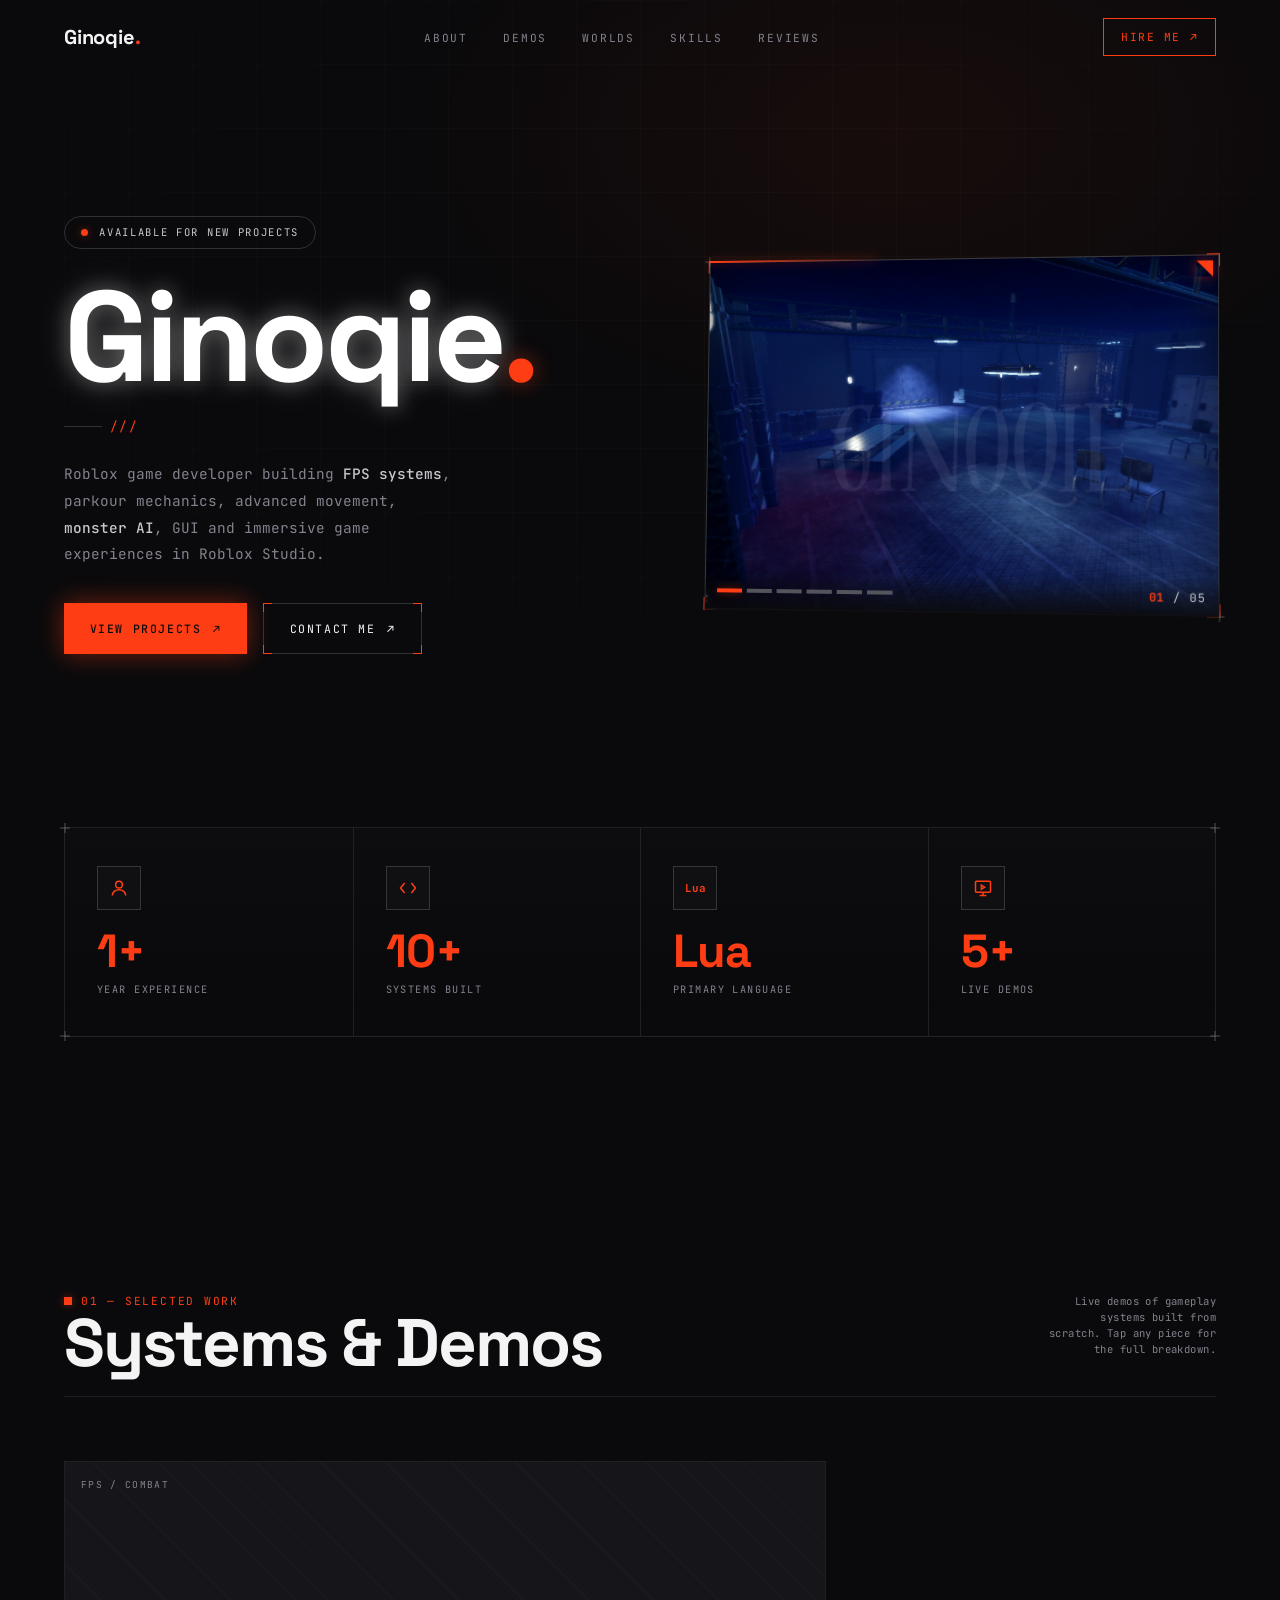
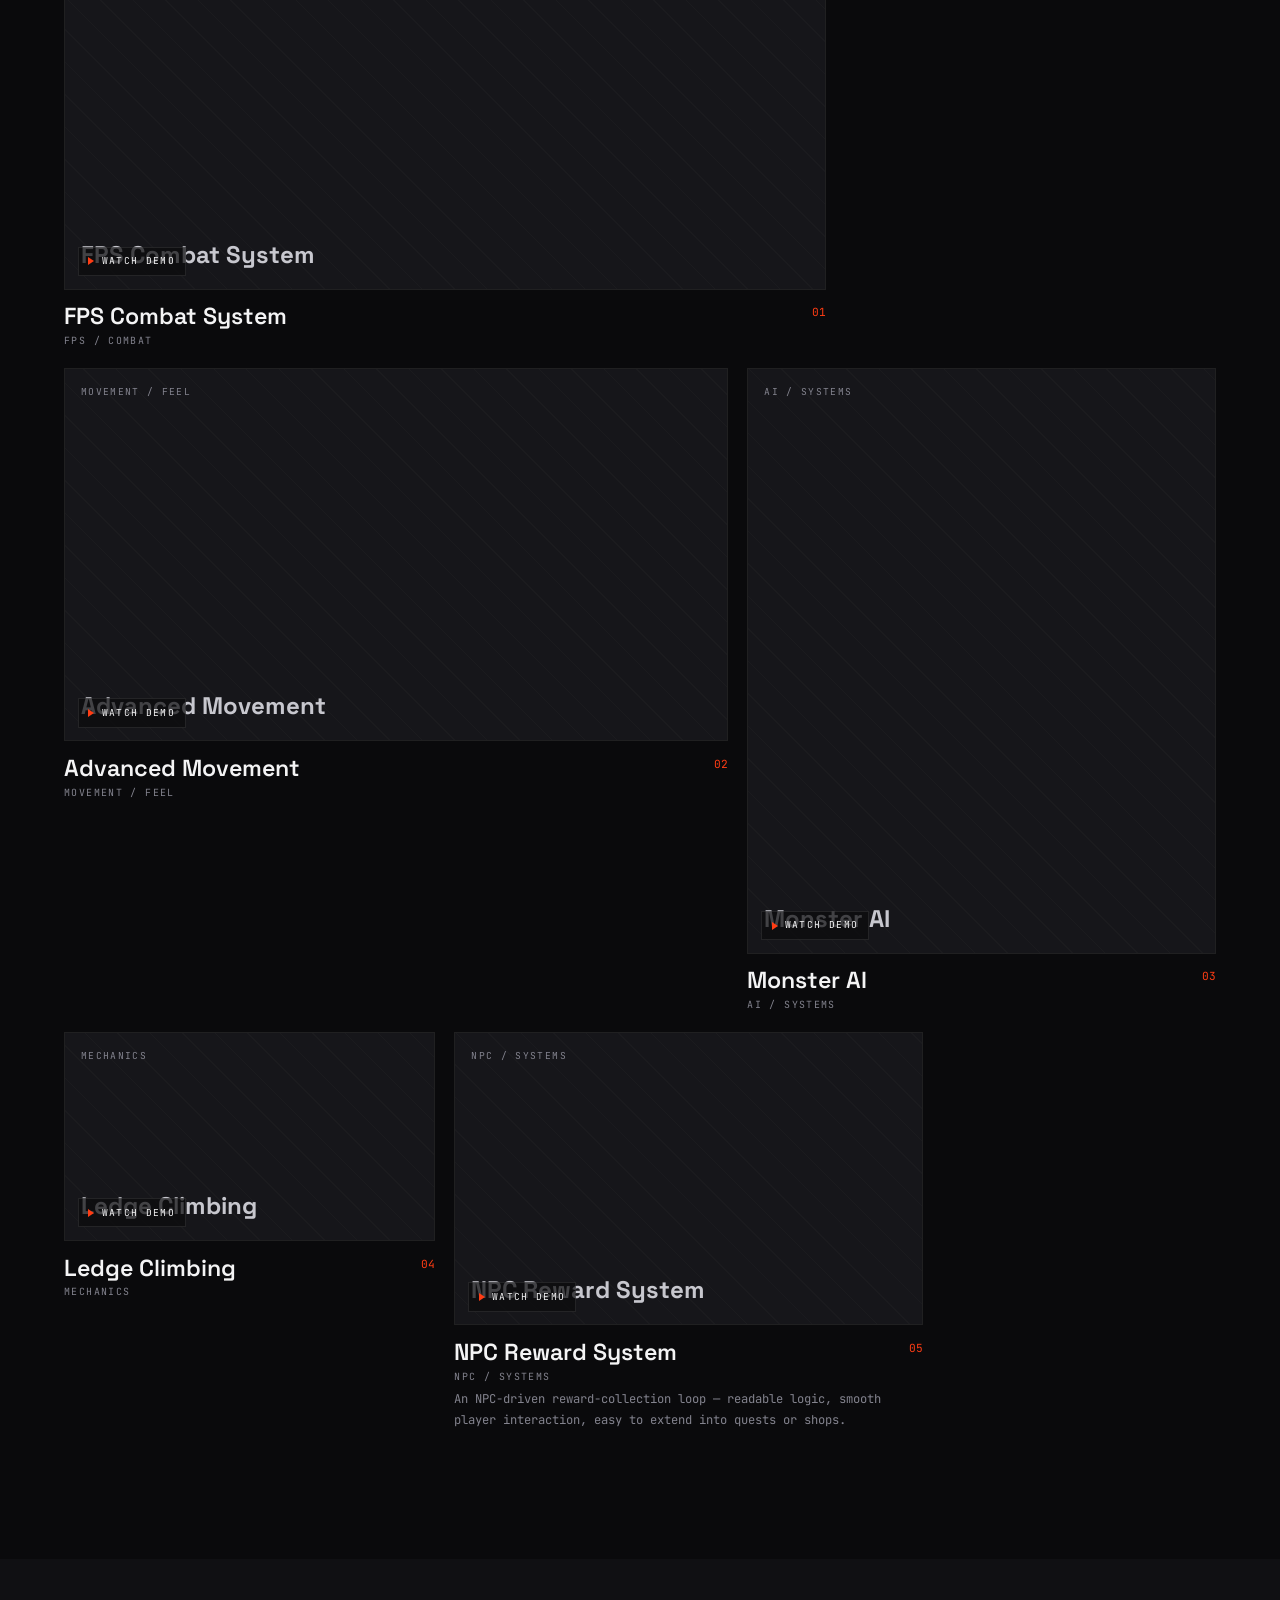
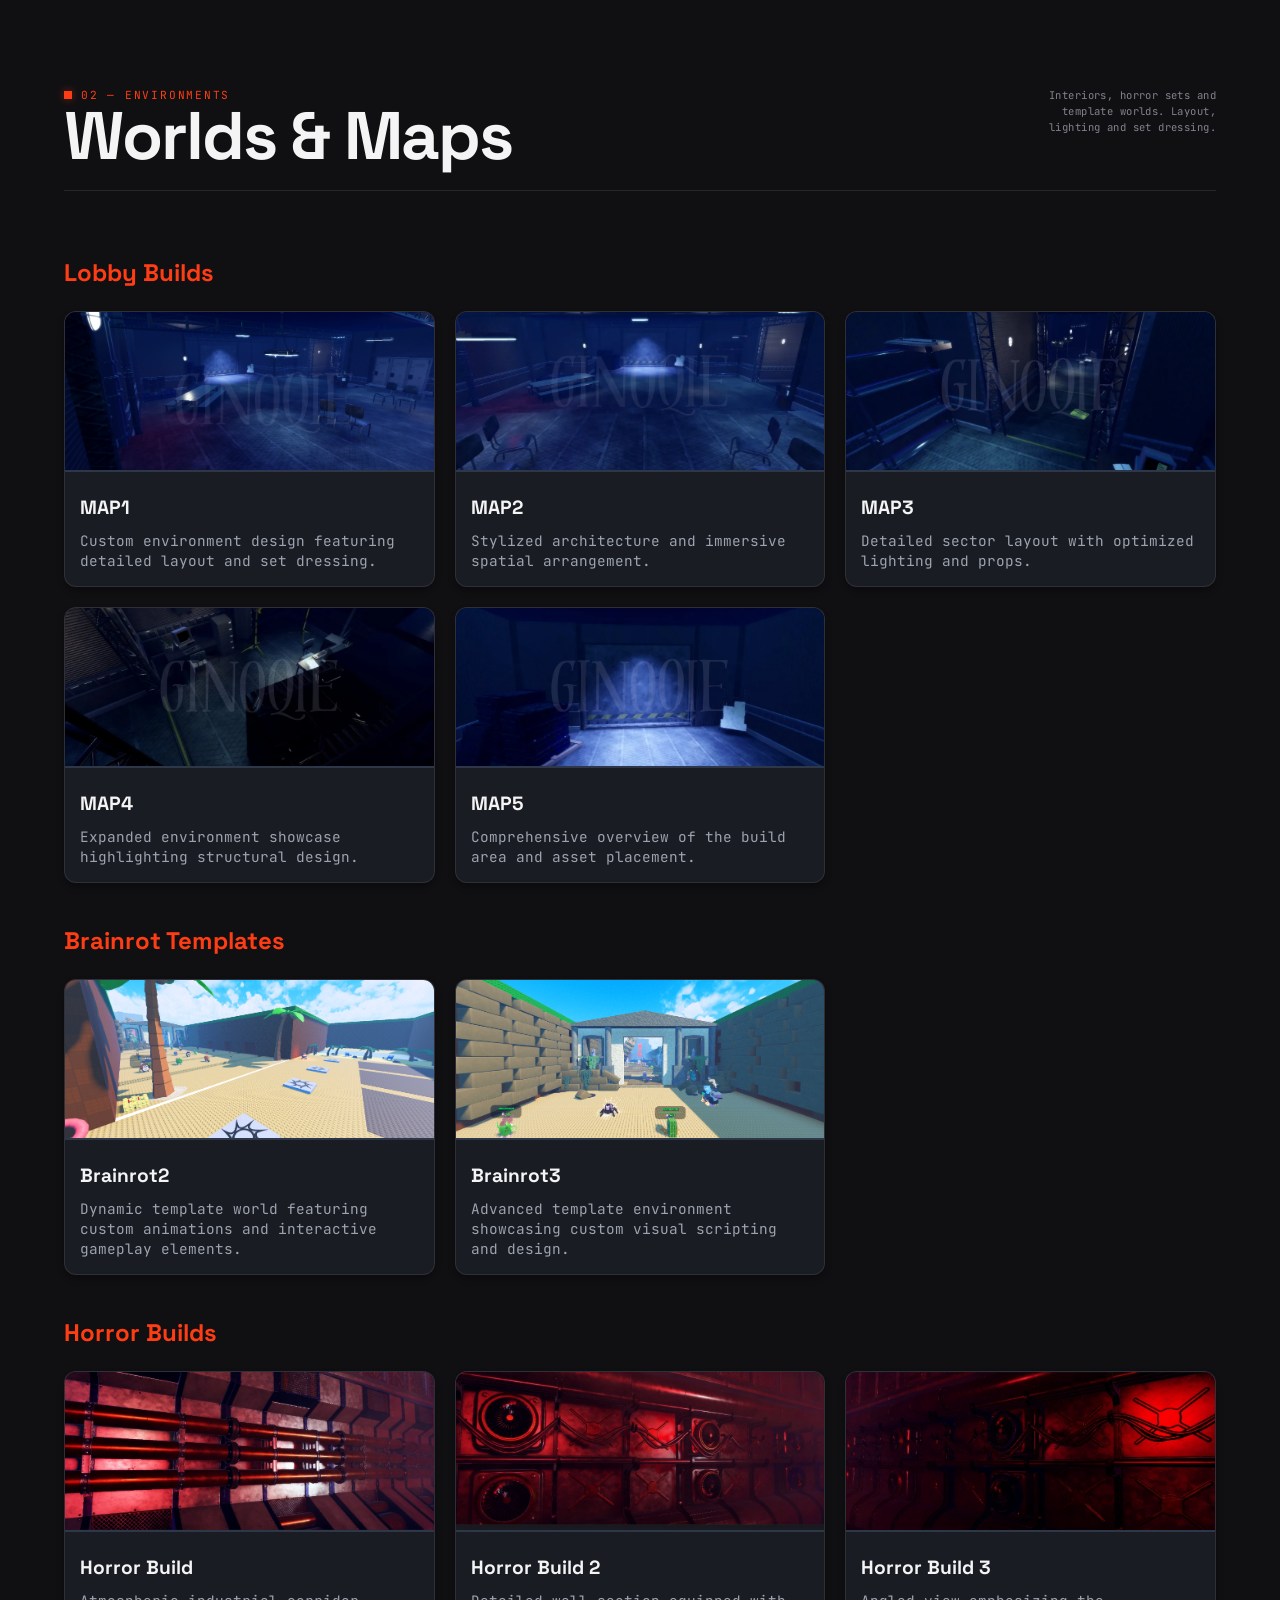
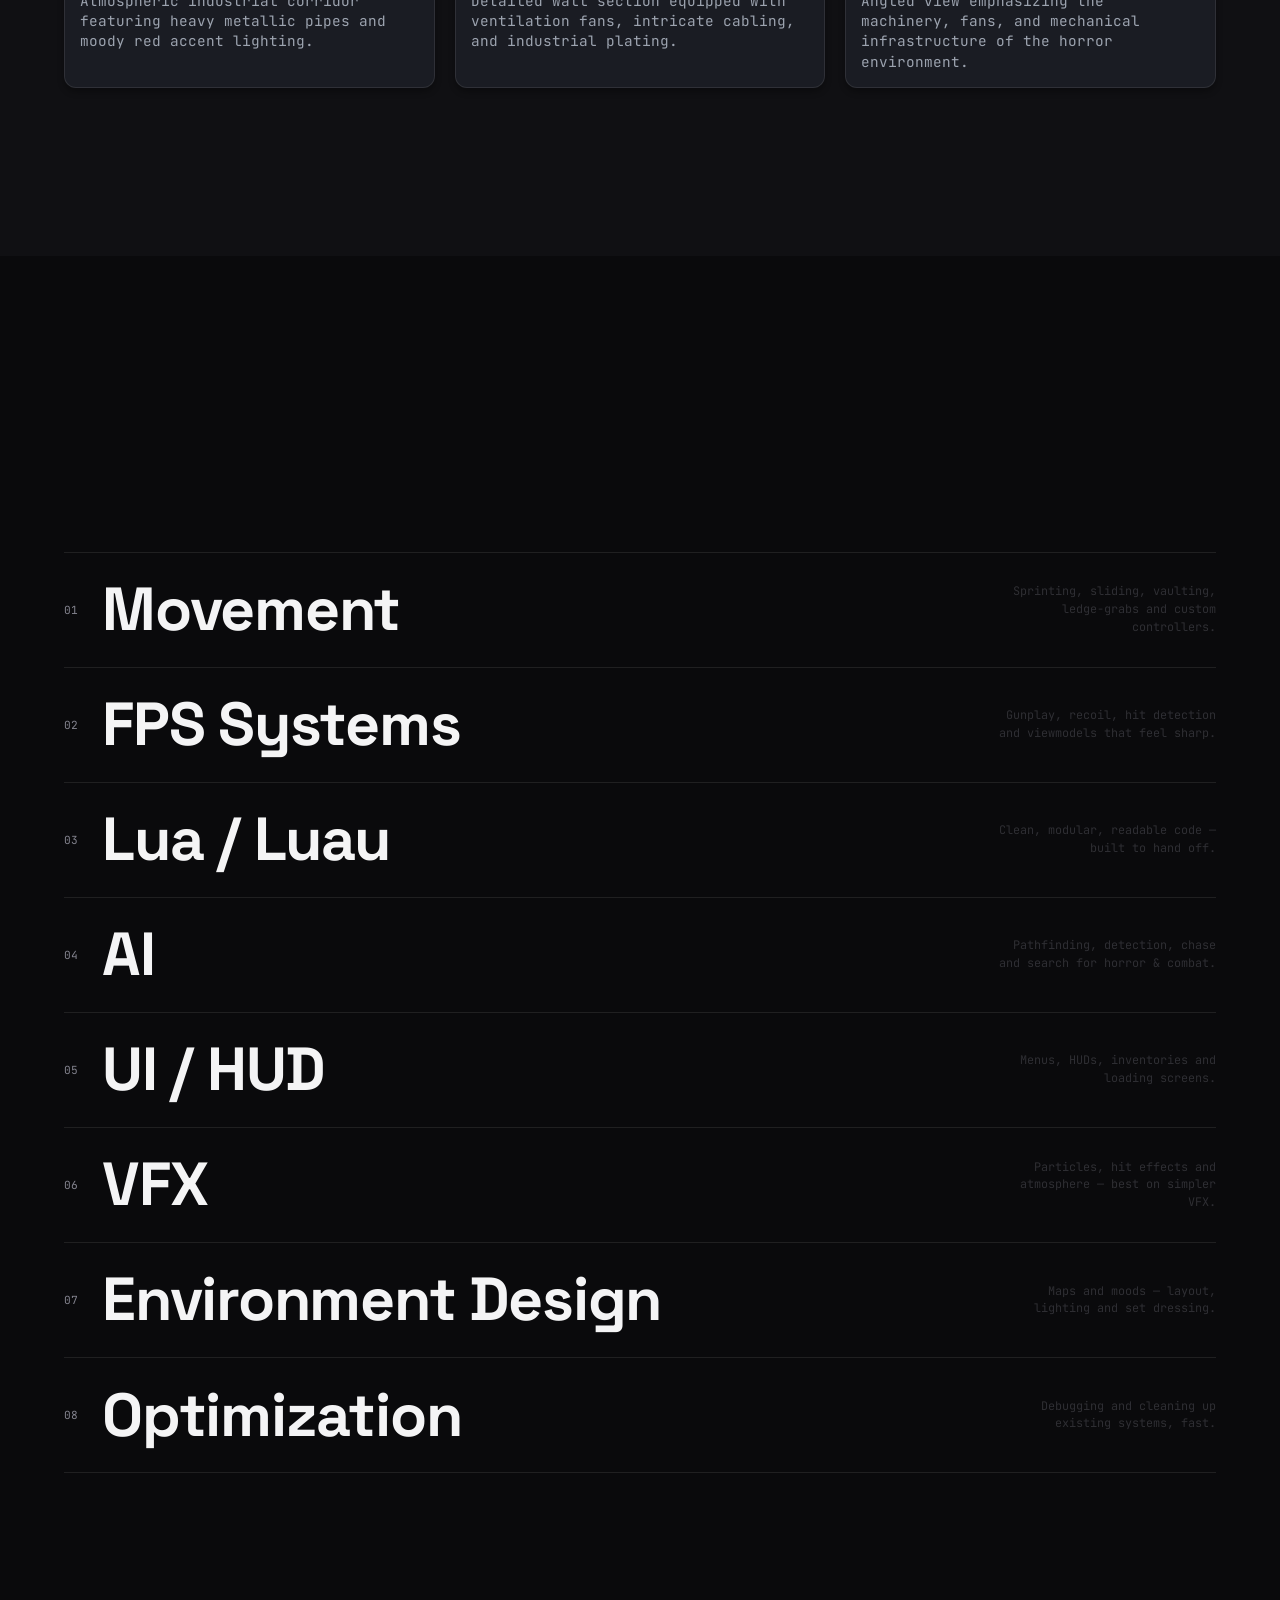
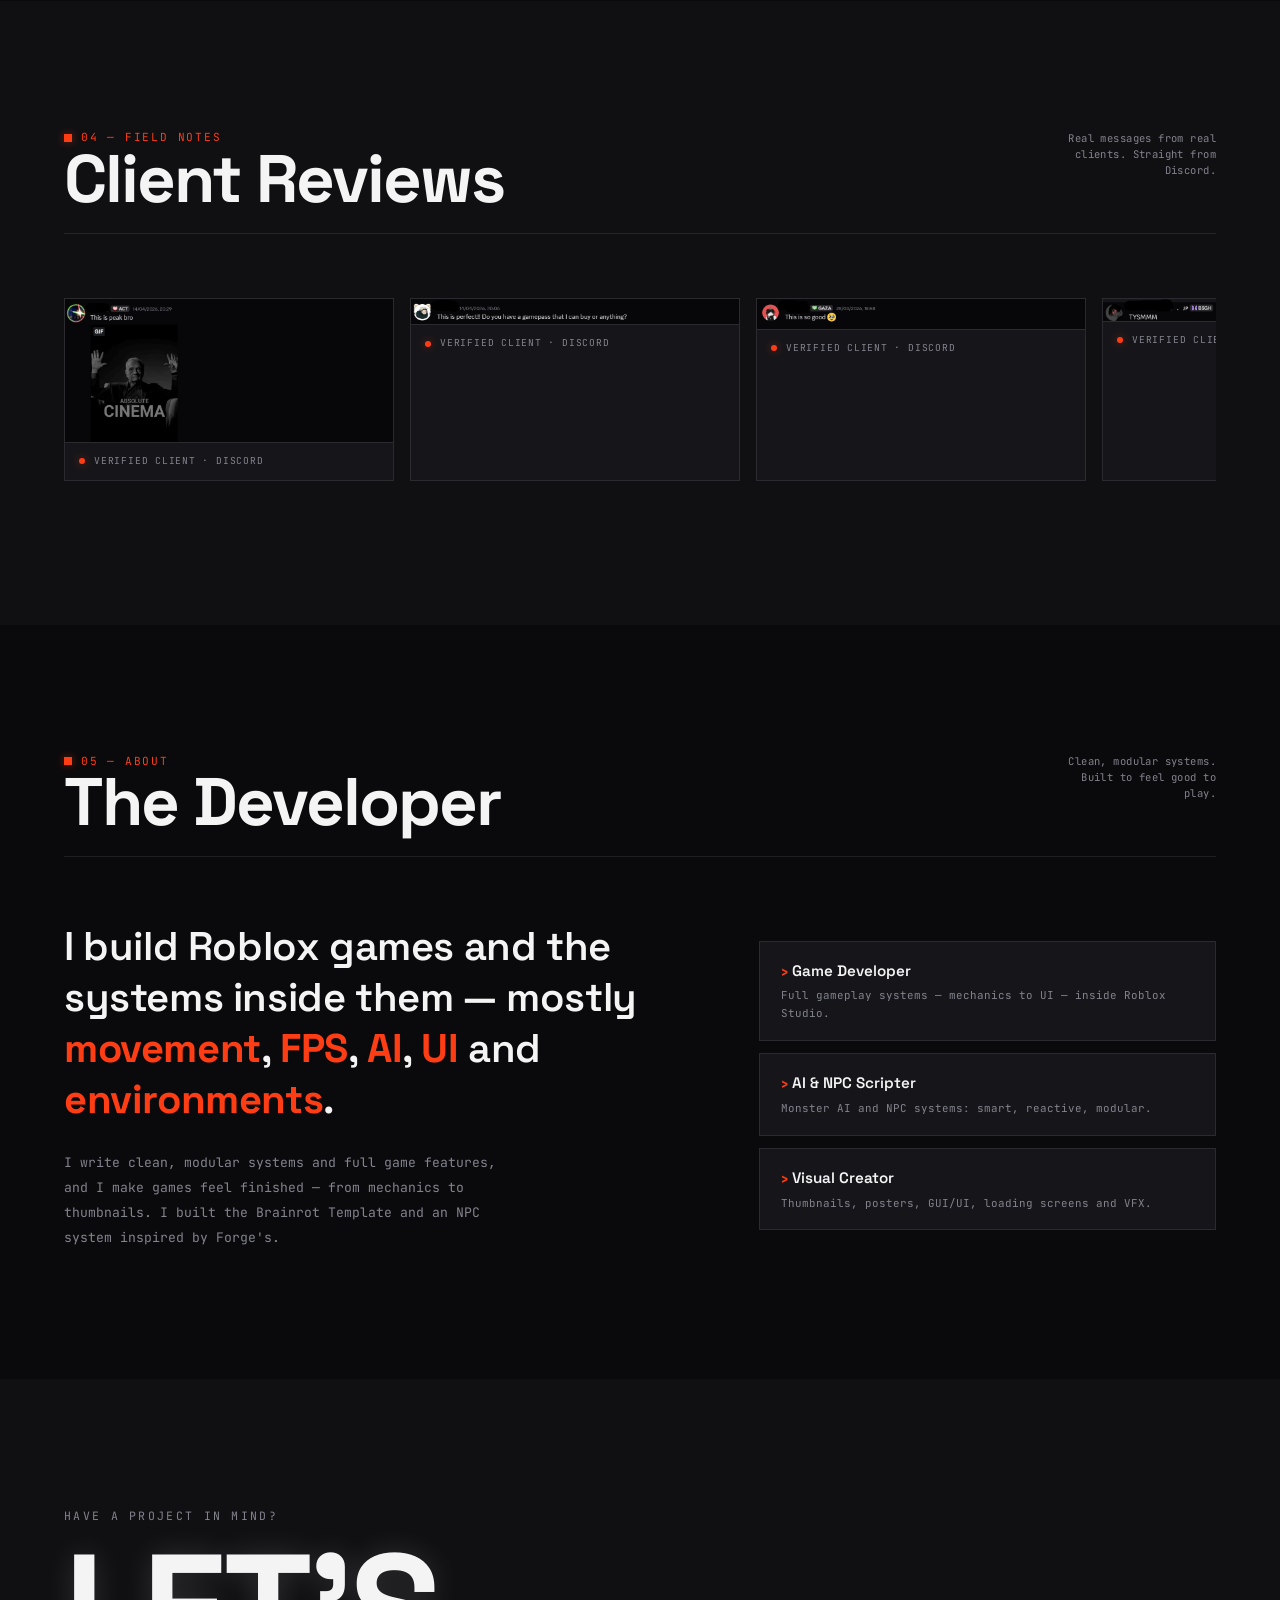
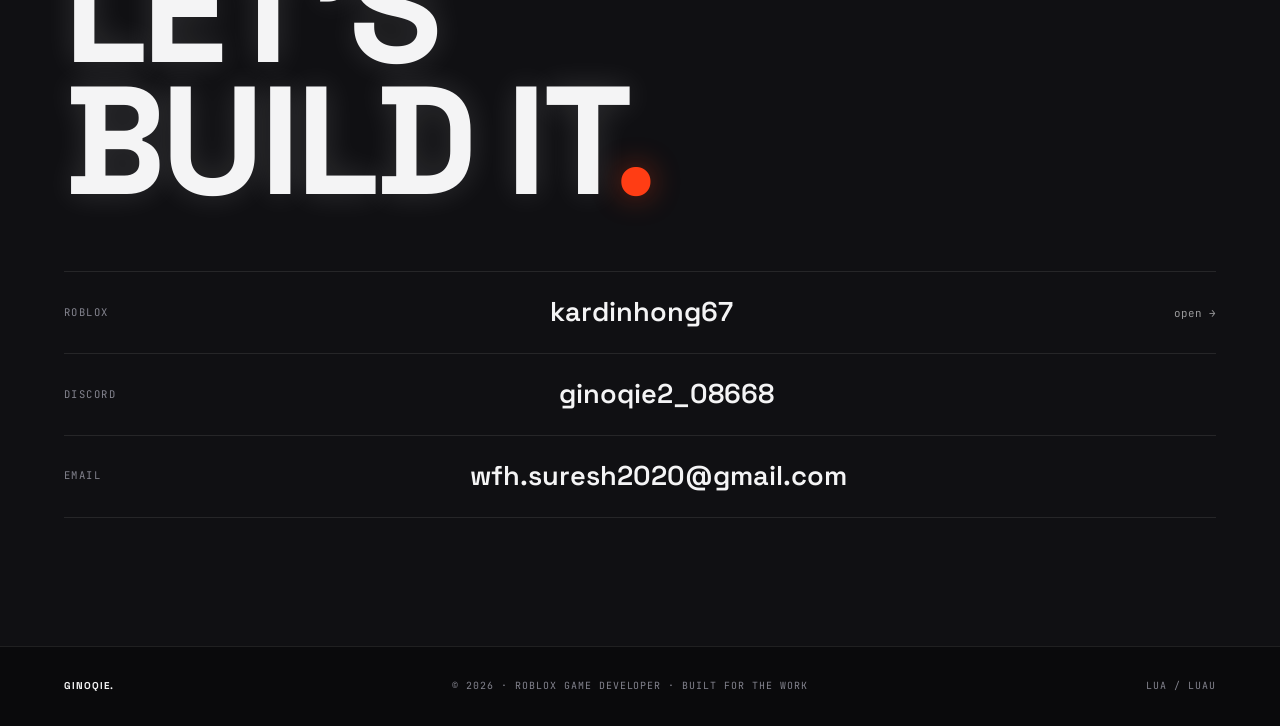
==== commit bc82fb27: "Update index.html" ====
--- a/index.html
+++ b/index.html
@@ -373,7 +373,7 @@
         <span class="c tl"></span><span class="c tr"></span><span class="c bl"></span><span class="c br"></span>
         <span class="plus tl"></span><span class="plus br"></span>
         <span class="hud-tri"></span>
-        <div class="slot" data-src="Lobby Build.png" data-label="LOBBY · PREVIEW">
+        <div class="slot" data-src="MAP1.png" data-label="LOBBY · PREVIEW">
           <img alt="Lobby Build Preview" loading="eager"/>
           <div class="ph"><span class="ph-top">World Preview</span><span class="ph-name">Lobby Build</span></div>
         </div>
@@ -434,34 +434,62 @@
   <div class="map-showcase reveal">
     <!-- Lobby Builds Section -->
     <div class="category-section">
-      <h3>🏙️ Lobby Builds</h3>
+      <h3>Lobby Builds</h3>
       <div class="map-grid">
         <div class="map-card">
-          <img src="Lobby Build.png" alt="Lobby Build">
-          <div class="map-card-content">
-            <h4>Lobby Build</h4>
-            <p>Wide overview shot showcasing the stylized city skyline and modular building designs.</p>
-          </div>
-        </div>
-        <div class="map-card">
-          <img src="Lobby Build2.png" alt="Lobby Build2">
-          <div class="map-card-content">
-            <h4>Lobby Build 2</h4>
-            <p>Street-level perspective featuring storefronts, street furniture, a patrol vehicle, and character placement.</p>
-          </div>
-        </div>
-        <div class="map-card">
-          <img src="Lobby Build3.png" alt="Lobby Build3">
-          <div class="map-card-content">
-            <h4>Lobby Build 3</h4>
-            <p>Additional street angle highlighting the urban layout and environment design.</p>
-          </div>
-        </div>
-        <div class="map-card">
-          <img src="Lobbyy Build4.png" alt="Lobbyy Build4">
-          <div class="map-card-content">
-            <h4>Lobby Build 4</h4>
-            <p>Extended showcase angle of the city setting.</p>
+          <img src="MAP1.png" alt="Map 1">
+          <div class="map-card-content">
+            <h4>MAP1</h4>
+            <p>Custom environment design featuring detailed layout and set dressing.</p>
+          </div>
+        </div>
+        <div class="map-card">
+          <img src="MAP2.png" alt="Map 2">
+          <div class="map-card-content">
+            <h4>MAP2</h4>
+            <p>Stylized architecture and immersive spatial arrangement.</p>
+          </div>
+        </div>
+        <div class="map-card">
+          <img src="MAP3.png" alt="Map 3">
+          <div class="map-card-content">
+            <h4>MAP3</h4>
+            <p>Detailed sector layout with optimized lighting and props.</p>
+          </div>
+        </div>
+        <div class="map-card">
+          <img src="MAP4.png" alt="Map 4">
+          <div class="map-card-content">
+            <h4>MAP4</h4>
+            <p>Expanded environment showcase highlighting structural design.</p>
+          </div>
+        </div>
+        <div class="map-card">
+          <img src="MAP5.png" alt="Map 5">
+          <div class="map-card-content">
+            <h4>MAP5</h4>
+            <p>Comprehensive overview of the build area and asset placement.</p>
+          </div>
+        </div>
+      </div>
+    </div>
+
+    <!-- Brainrot Templates Section -->
+    <div class="category-section">
+      <h3>Brainrot Templates</h3>
+      <div class="map-grid">
+        <div class="map-card">
+          <img src="Brainrot2.GIF" alt="Brainrot 2">
+          <div class="map-card-content">
+            <h4>Brainrot2</h4>
+            <p>Dynamic template world featuring custom animations and interactive gameplay elements.</p>
+          </div>
+        </div>
+        <div class="map-card">
+          <img src="Brainrot3.GIF" alt="Brainrot 3">
+          <div class="map-card-content">
+            <h4>Brainrot3</h4>
+            <p>Advanced template environment showcasing custom visual scripting and design.</p>
           </div>
         </div>
       </div>
@@ -469,7 +497,7 @@
 
     <!-- Horror Builds Section -->
     <div class="category-section">
-      <h3>🩸 Horror Builds</h3>
+      <h3>Horror Builds</h3>
       <div class="map-grid">
         <div class="map-card">
           <img src="Horror Build.png" alt="Horror Build">
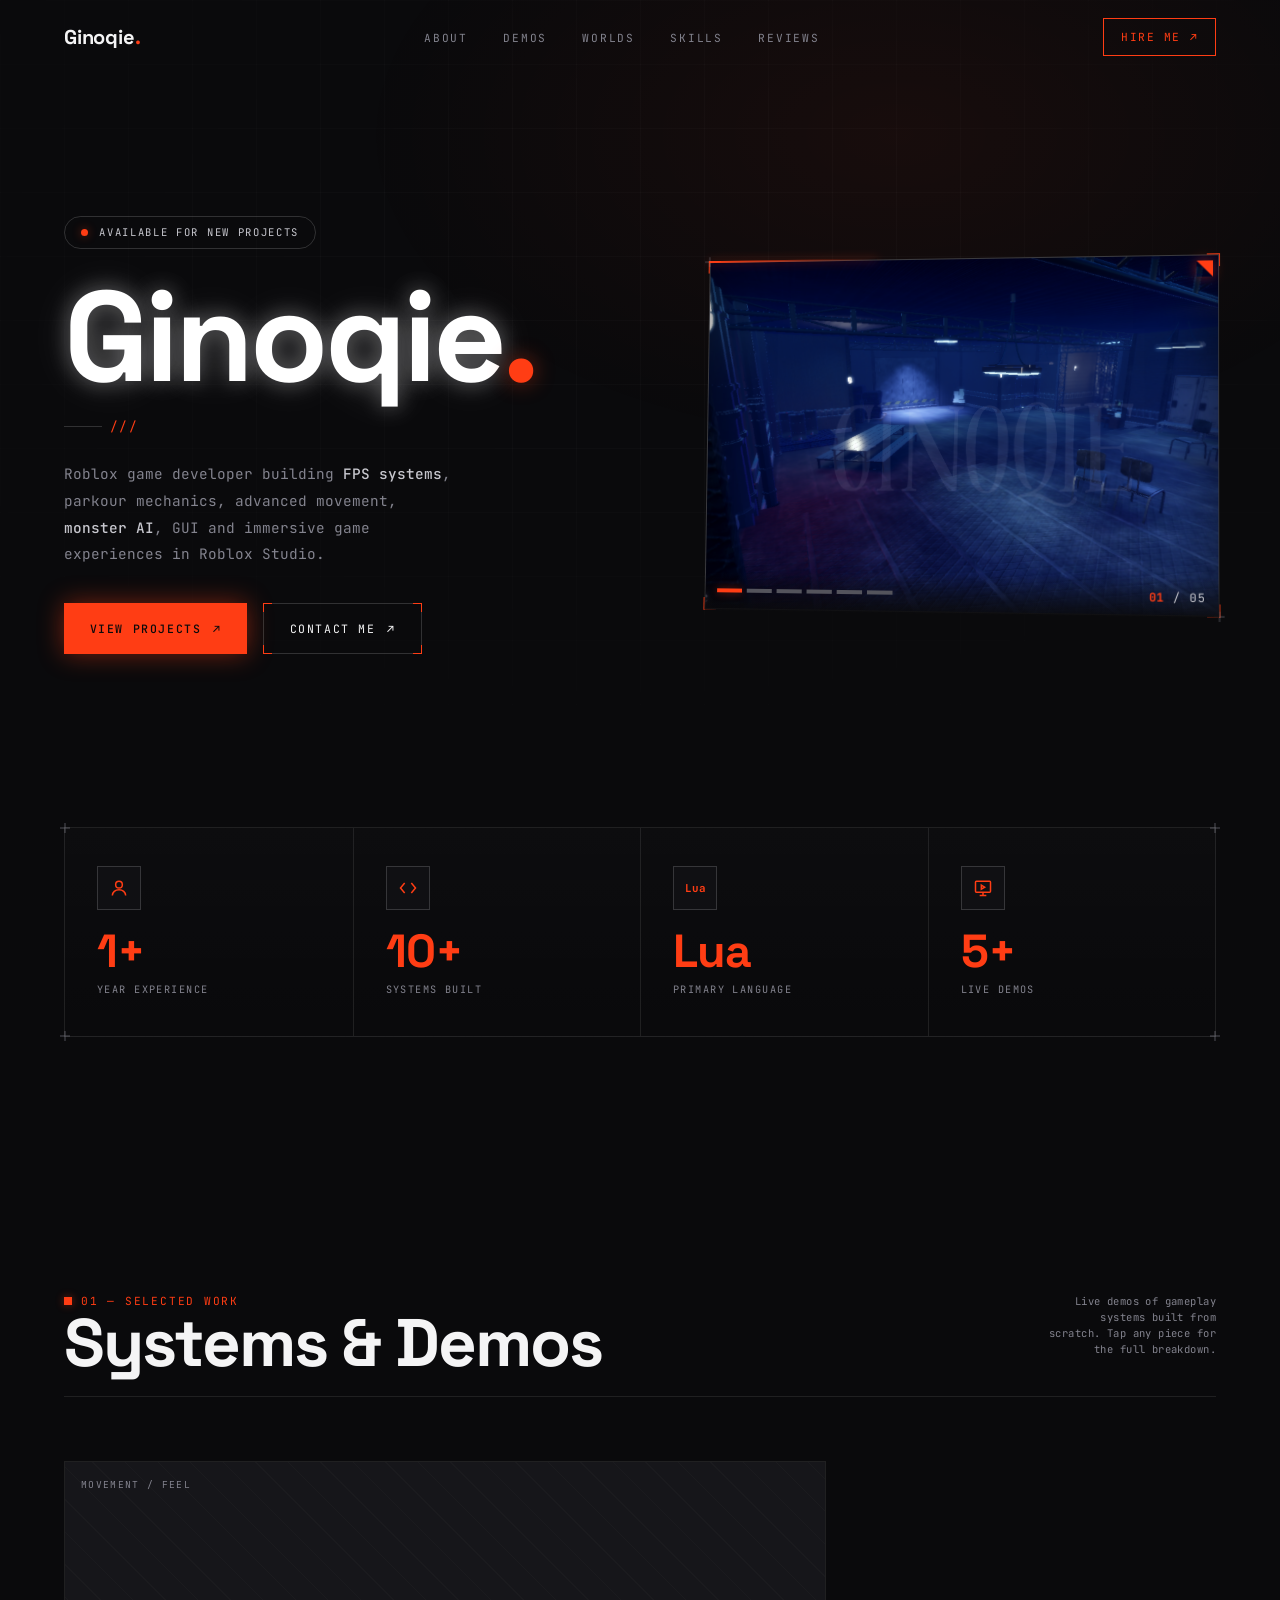
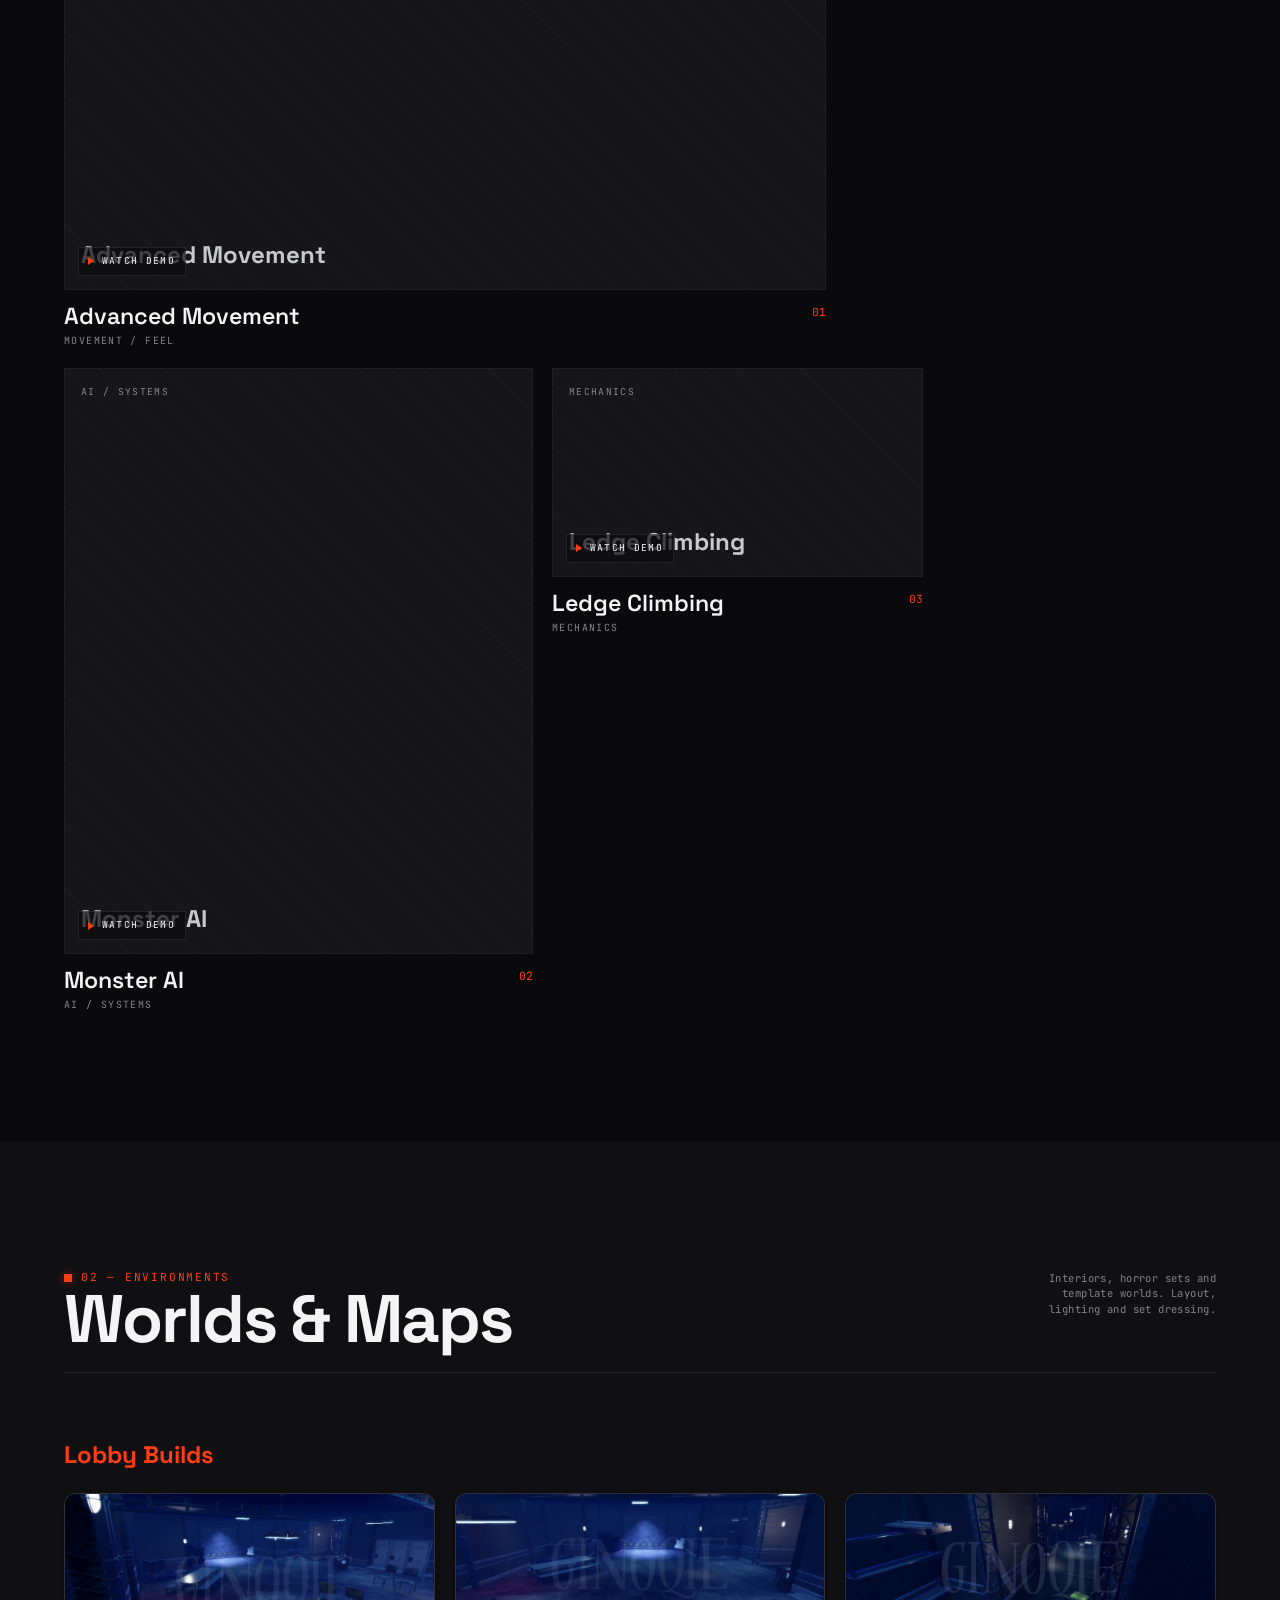
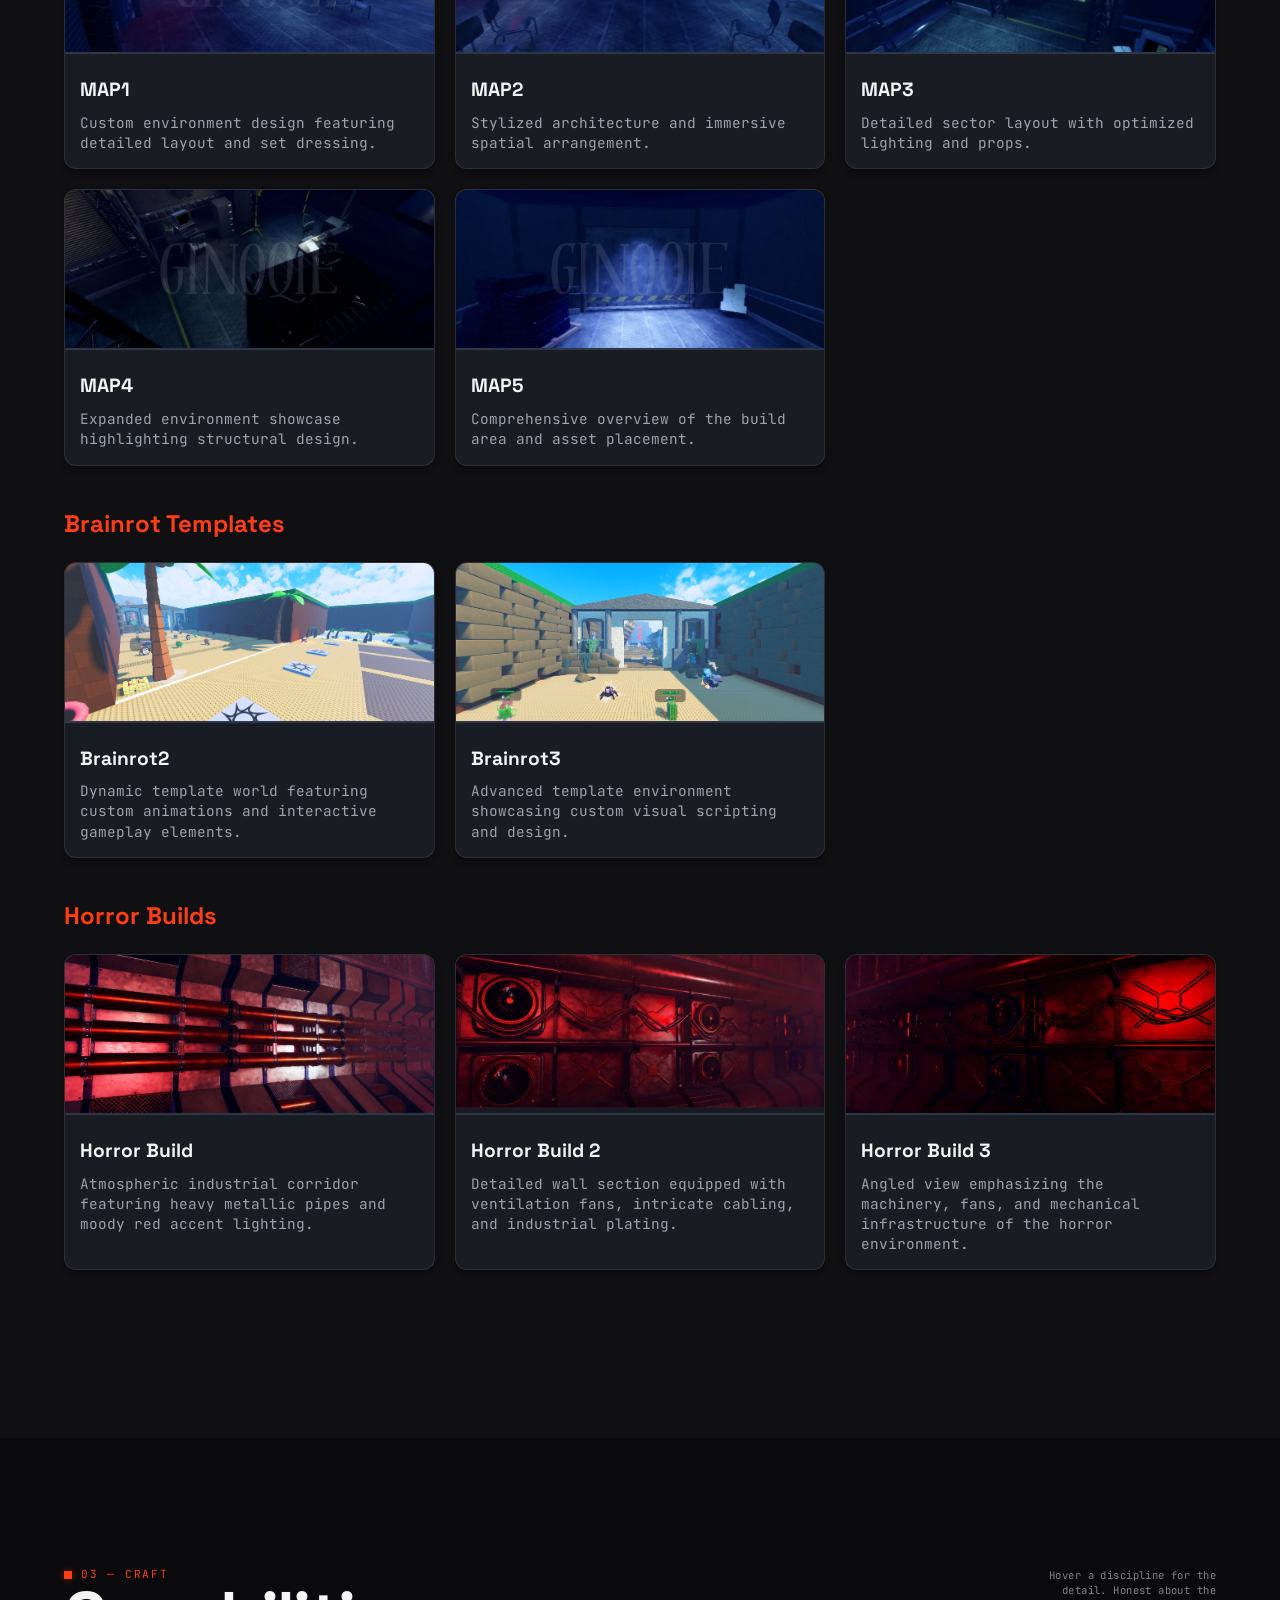
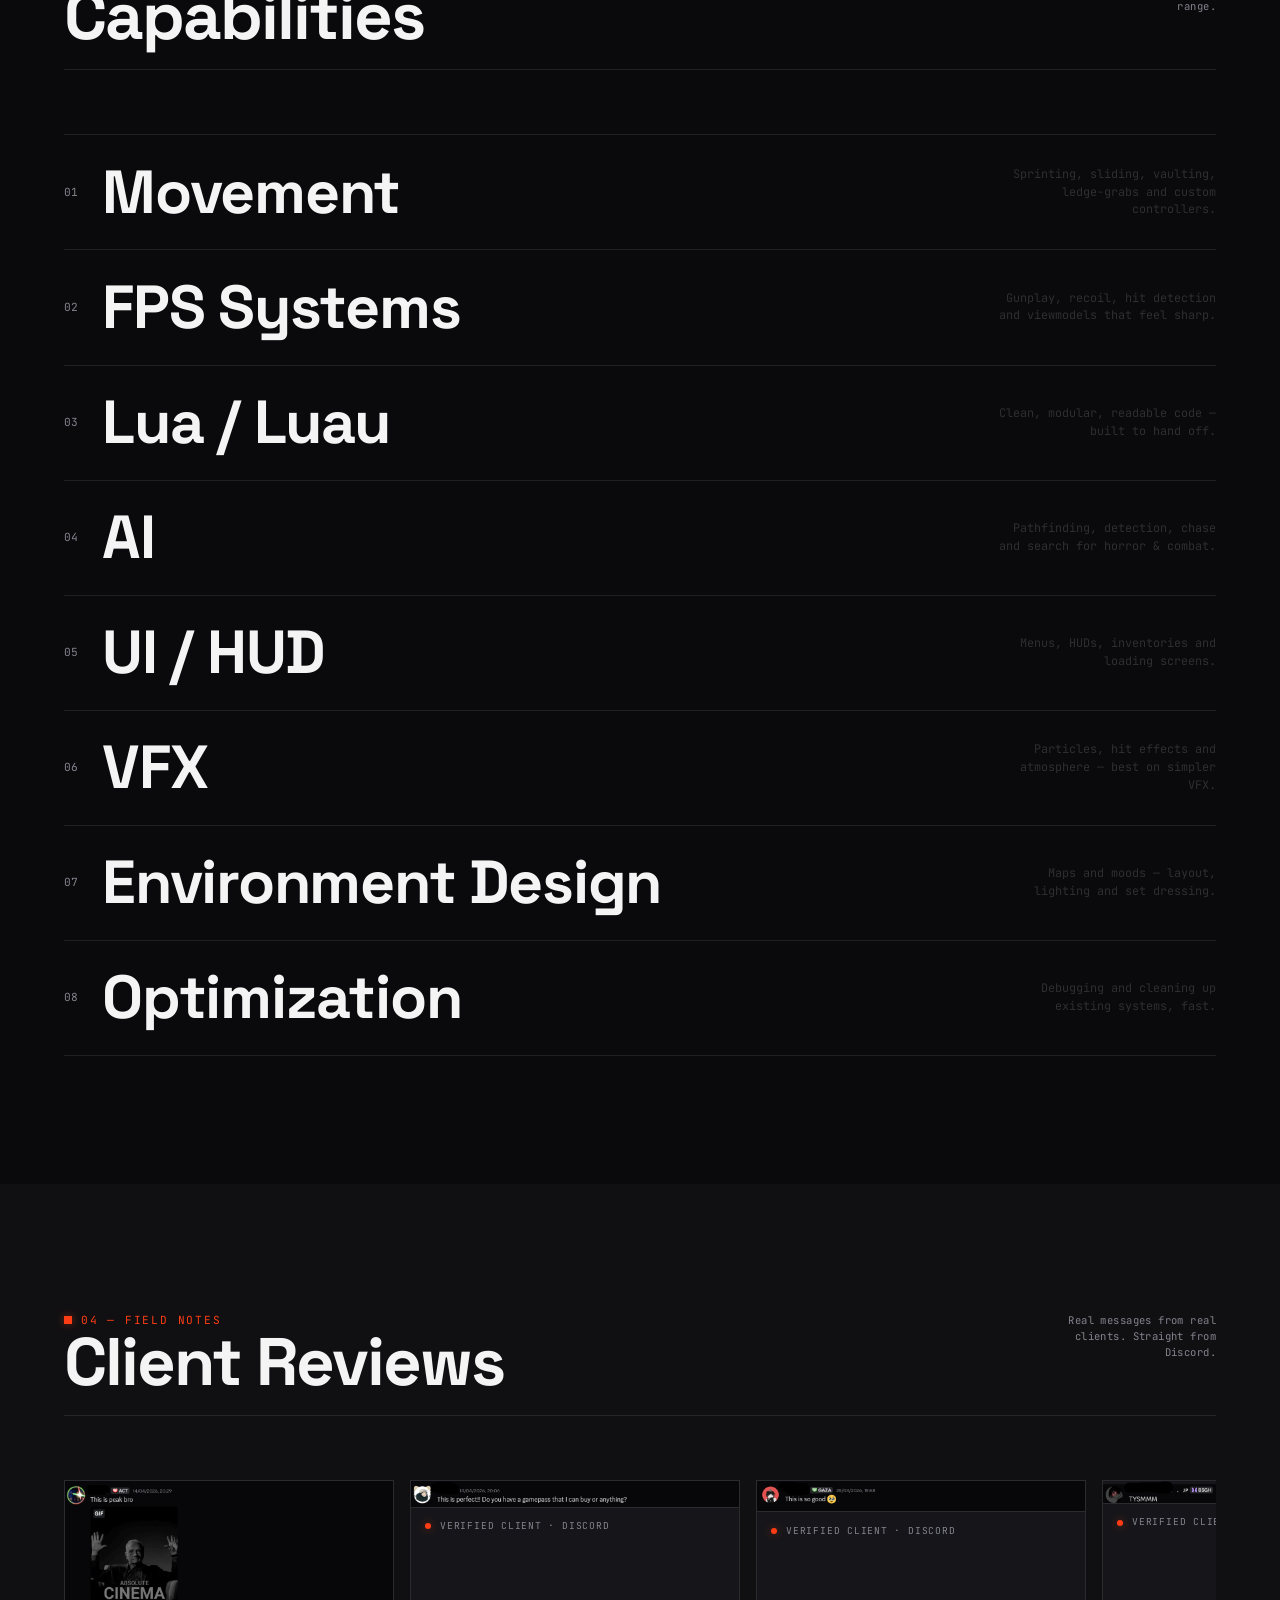
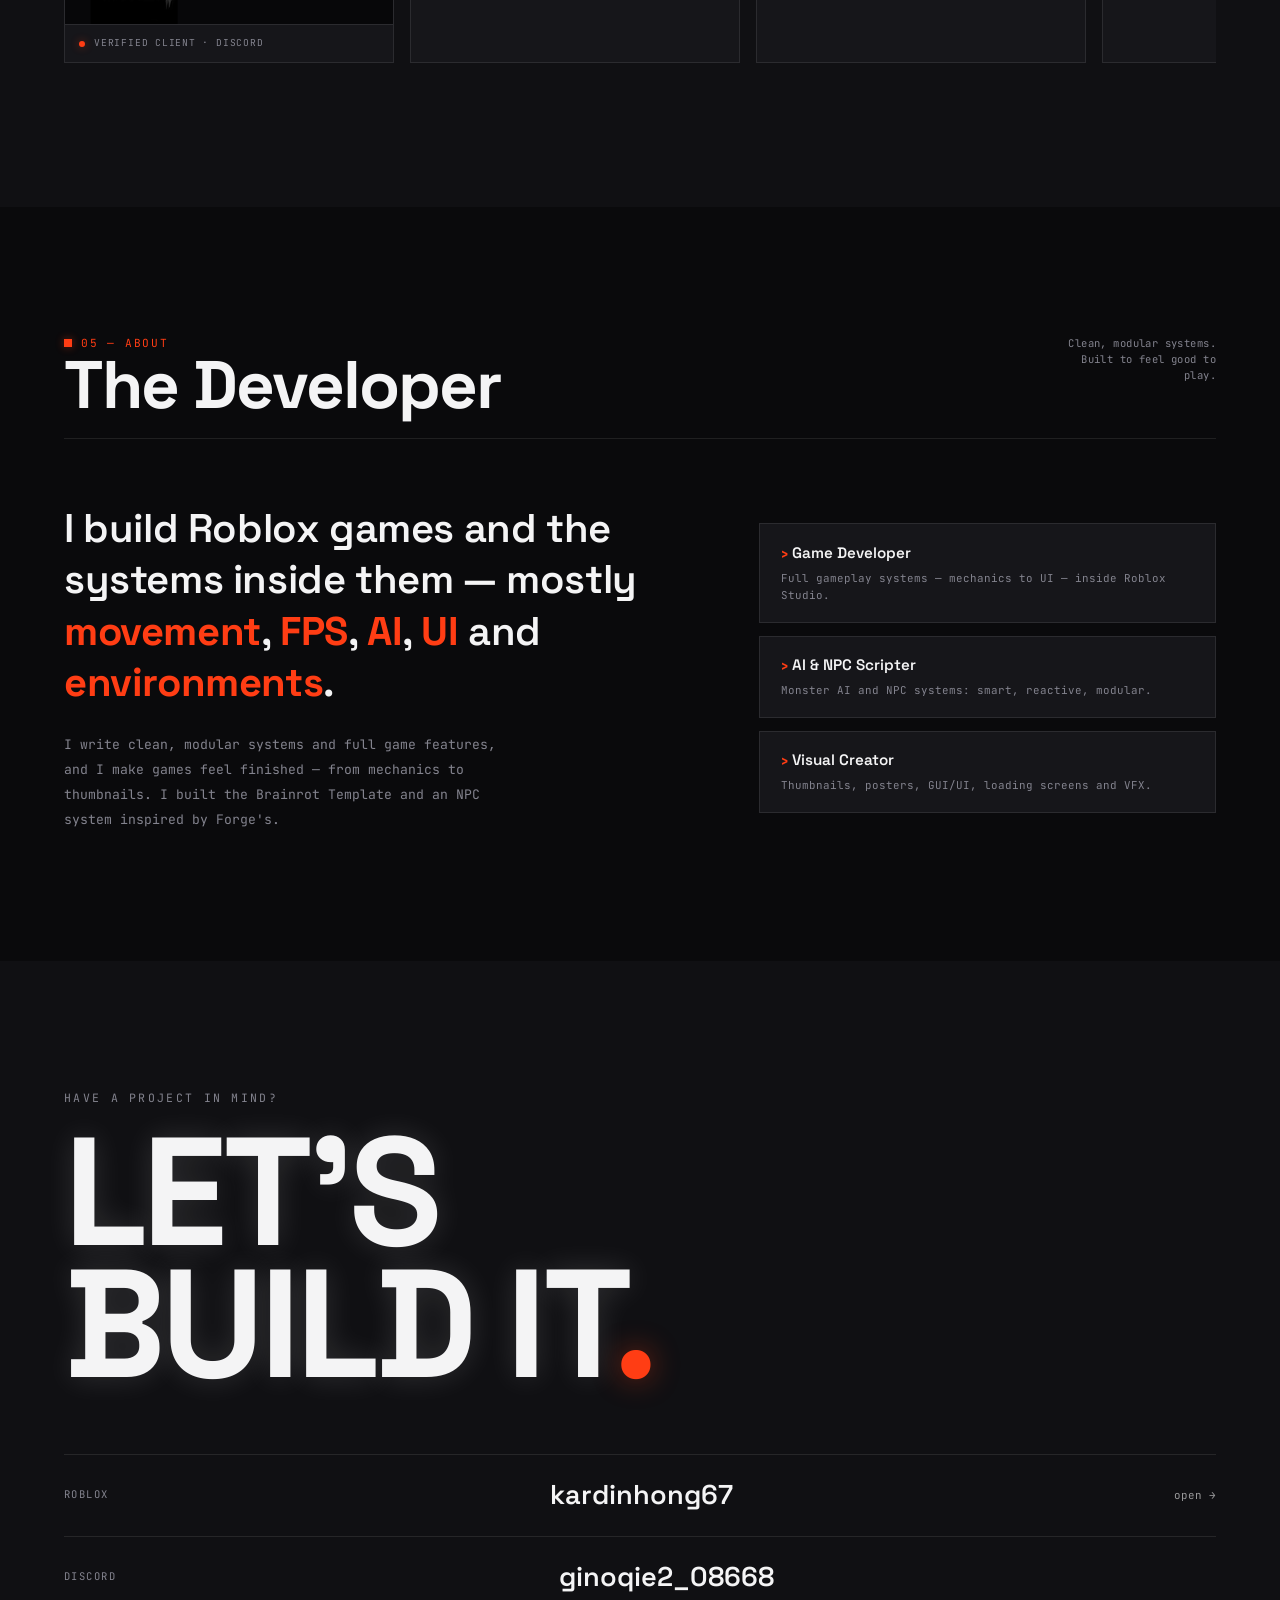
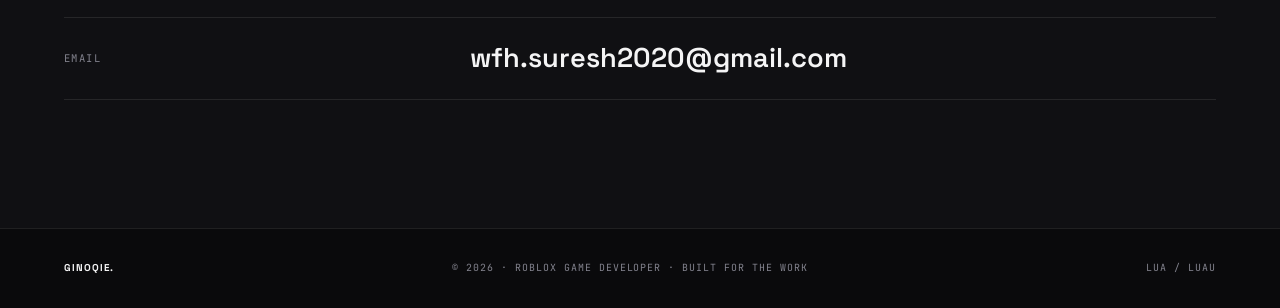
==== commit 409b4fc6: "Update index.html" ====
--- a/index.html
+++ b/index.html
@@ -603,26 +603,18 @@
 
 <script>
 const WORK = [
-  { idx:'01', size:'feature', title:'FPS Combat System', cat:'FPS / Combat', yt:'4IwjMDdCbUs',
-    role:'Systems / Gameplay', tools:['Roblox Studio','Luau'],
-    systems:['Recoil & spread','Hit detection','Viewmodel & anims','Weapon state machine'],
-    desc:'A first-person shooter core built from scratch — recoil, spread, hit detection and a viewmodel that stays sharp under fire. Tuned for feel first, then netcode-friendly.' },
-  { idx:'02', size:'wide', title:'Advanced Movement', cat:'Movement / Feel', yt:'HuKWI9kVdoA',
+  { idx:'01', size:'feature', title:'Advanced Movement', cat:'Movement / Feel', yt:'HuKWI9kVdoA',
     role:'Systems / Feel', tools:['Roblox Studio','Luau'],
     systems:['Sprint & momentum','Vaulting','Sliding','Custom controller'],
     desc:'A movement layer that goes past default Roblox physics — momentum, vaulting and slides that chain together and actually feel good to hold down.' },
-  { idx:'03', size:'tall', title:'Monster AI', cat:'AI / Systems', yt:'Wgy2quzXBKk',
+  { idx:'02', size:'tall', title:'Monster AI', cat:'AI / Systems', yt:'Wgy2quzXBKk',
     role:'AI Programmer', tools:['Roblox Studio','Luau','PathfindingService'],
     systems:['Pathfinding','Sight & detection','Chase / search states','Attack logic'],
     desc:'Reactive monster AI for horror and combat — pathfinds, detects, chases, loses you, then hunts your last known position. Modular state machine, drop-in ready.' },
-  { idx:'04', size:'small', title:'Ledge Climbing', cat:'Mechanics', yt:'ePffzsfqnmI',
+  { idx:'03', size:'small', title:'Ledge Climbing', cat:'Mechanics', yt:'ePffzsfqnmI',
     role:'Mechanics', tools:['Roblox Studio','Luau'],
     systems:['Ledge detection','Grab & mantle','Animation sync'],
-    desc:'A responsive ledge-grab and climb mechanic with clean input handling and animation that stays in sync with the mantle.' },
-  { idx:'05', size:'text', title:'NPC Reward System', cat:'NPC / Systems', yt:'nt6BKCPkJlA',
-    role:'Systems', tools:['Roblox Studio','Luau'],
-    systems:['NPC interaction','Reward logic','Clean data flow'],
-    desc:'An NPC-driven reward-collection loop — readable logic, smooth player interaction, easy to extend into quests or shops.' }
+    desc:'A responsive ledge-grab and climb mechanic with clean input handling and animation that stays in sync with the mantle.' }
 ];
 
 const CRAFT = [
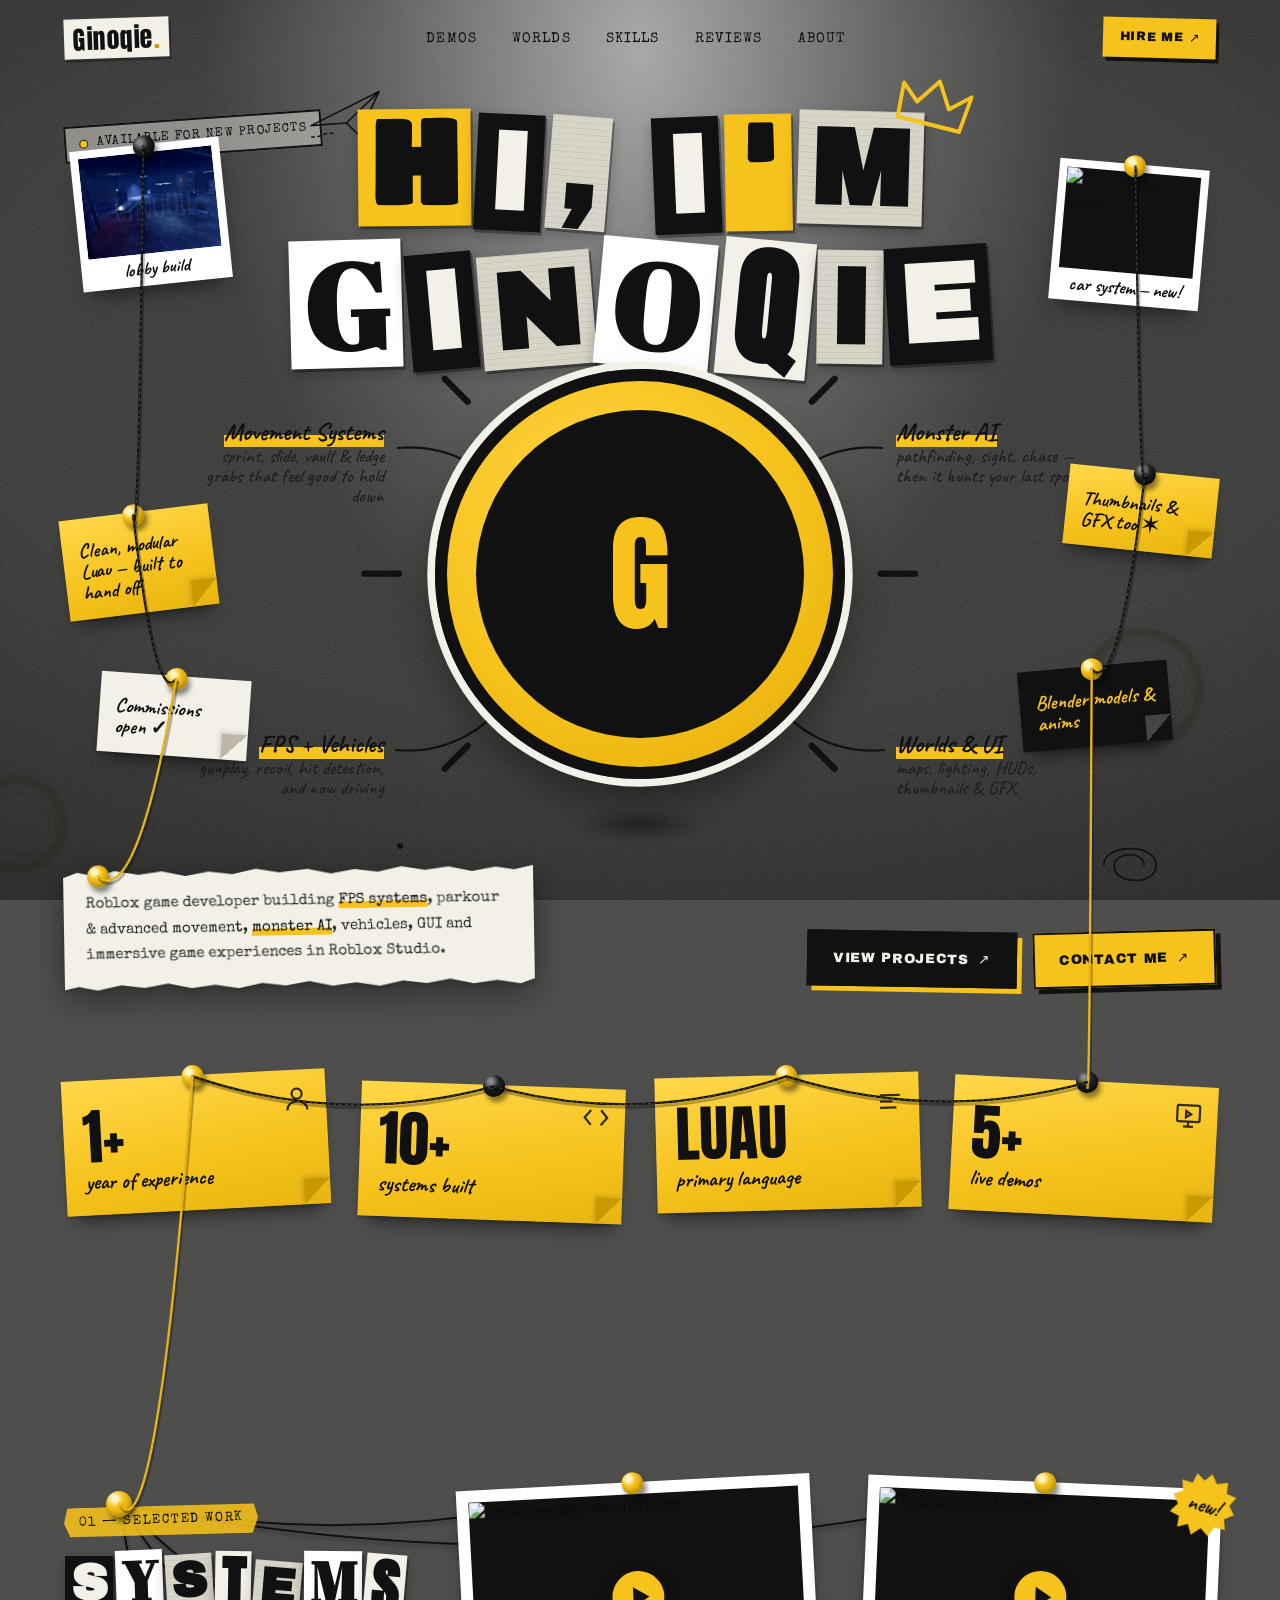
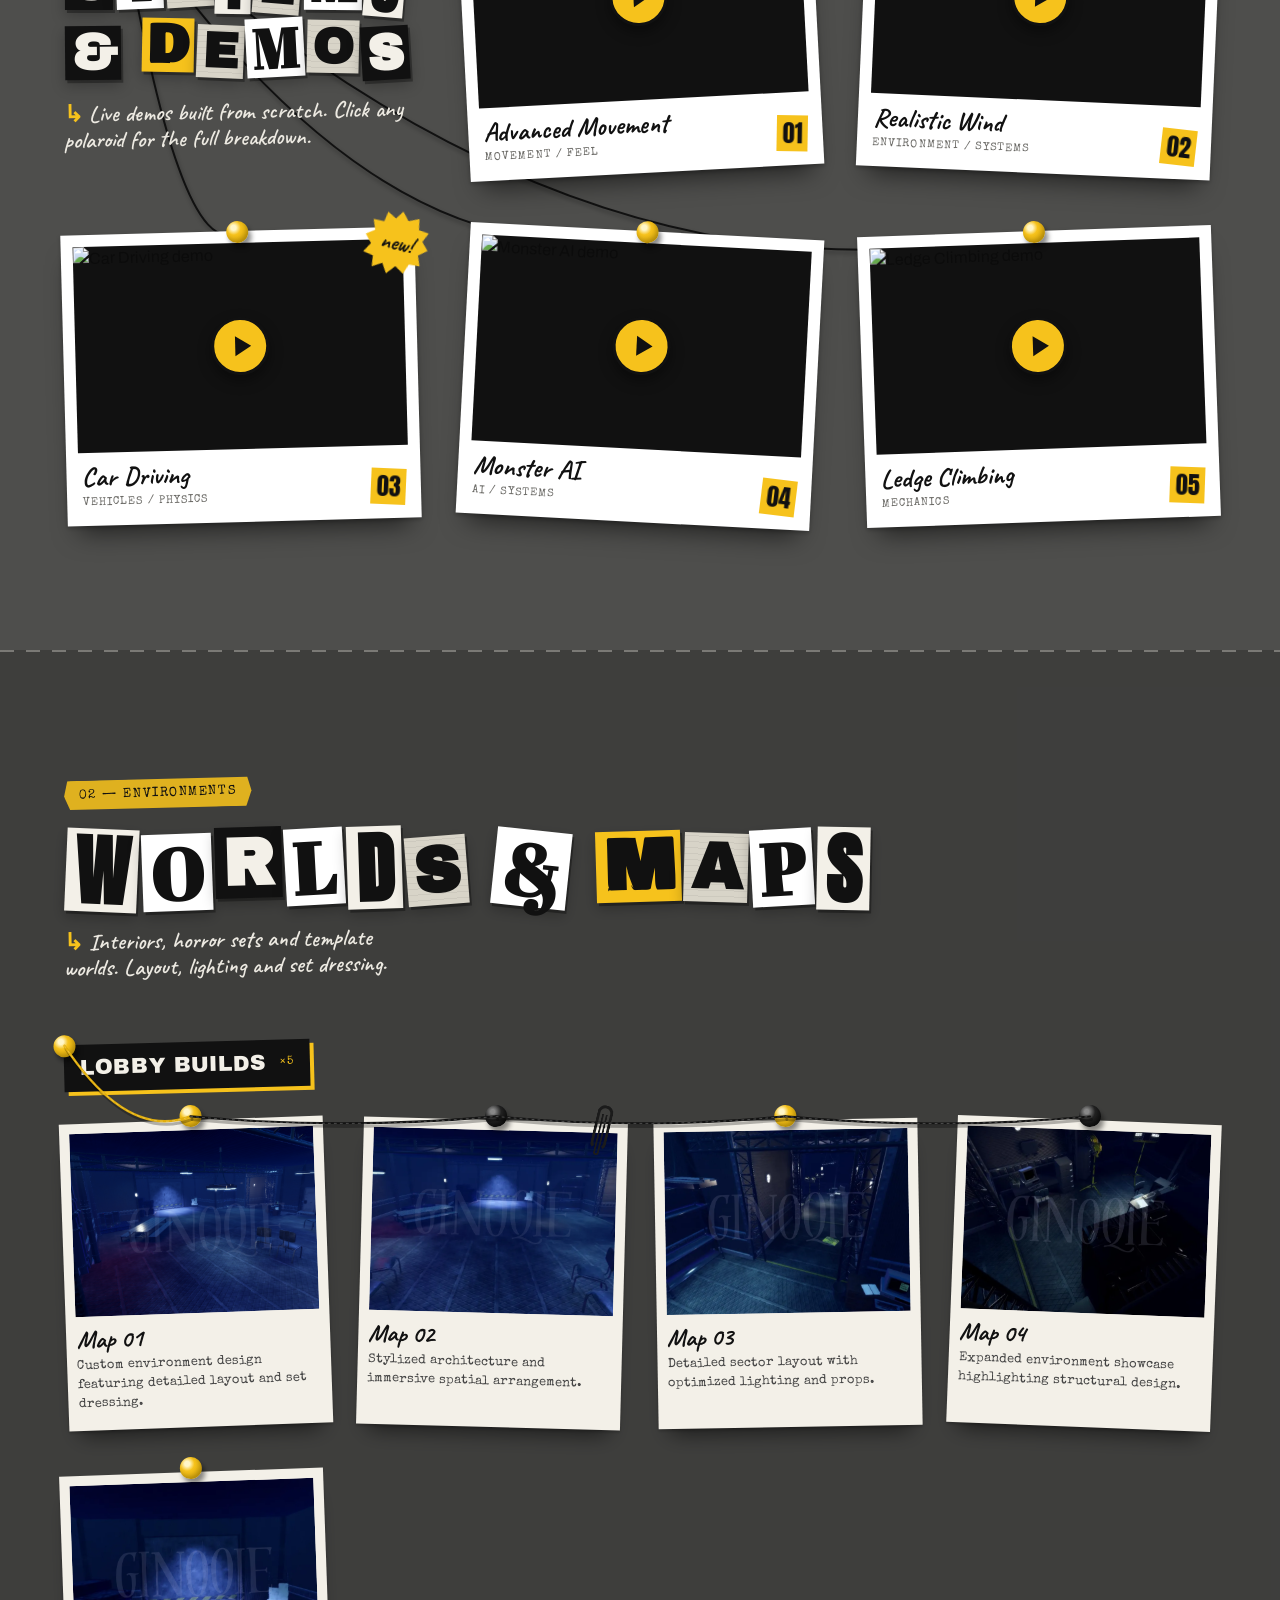
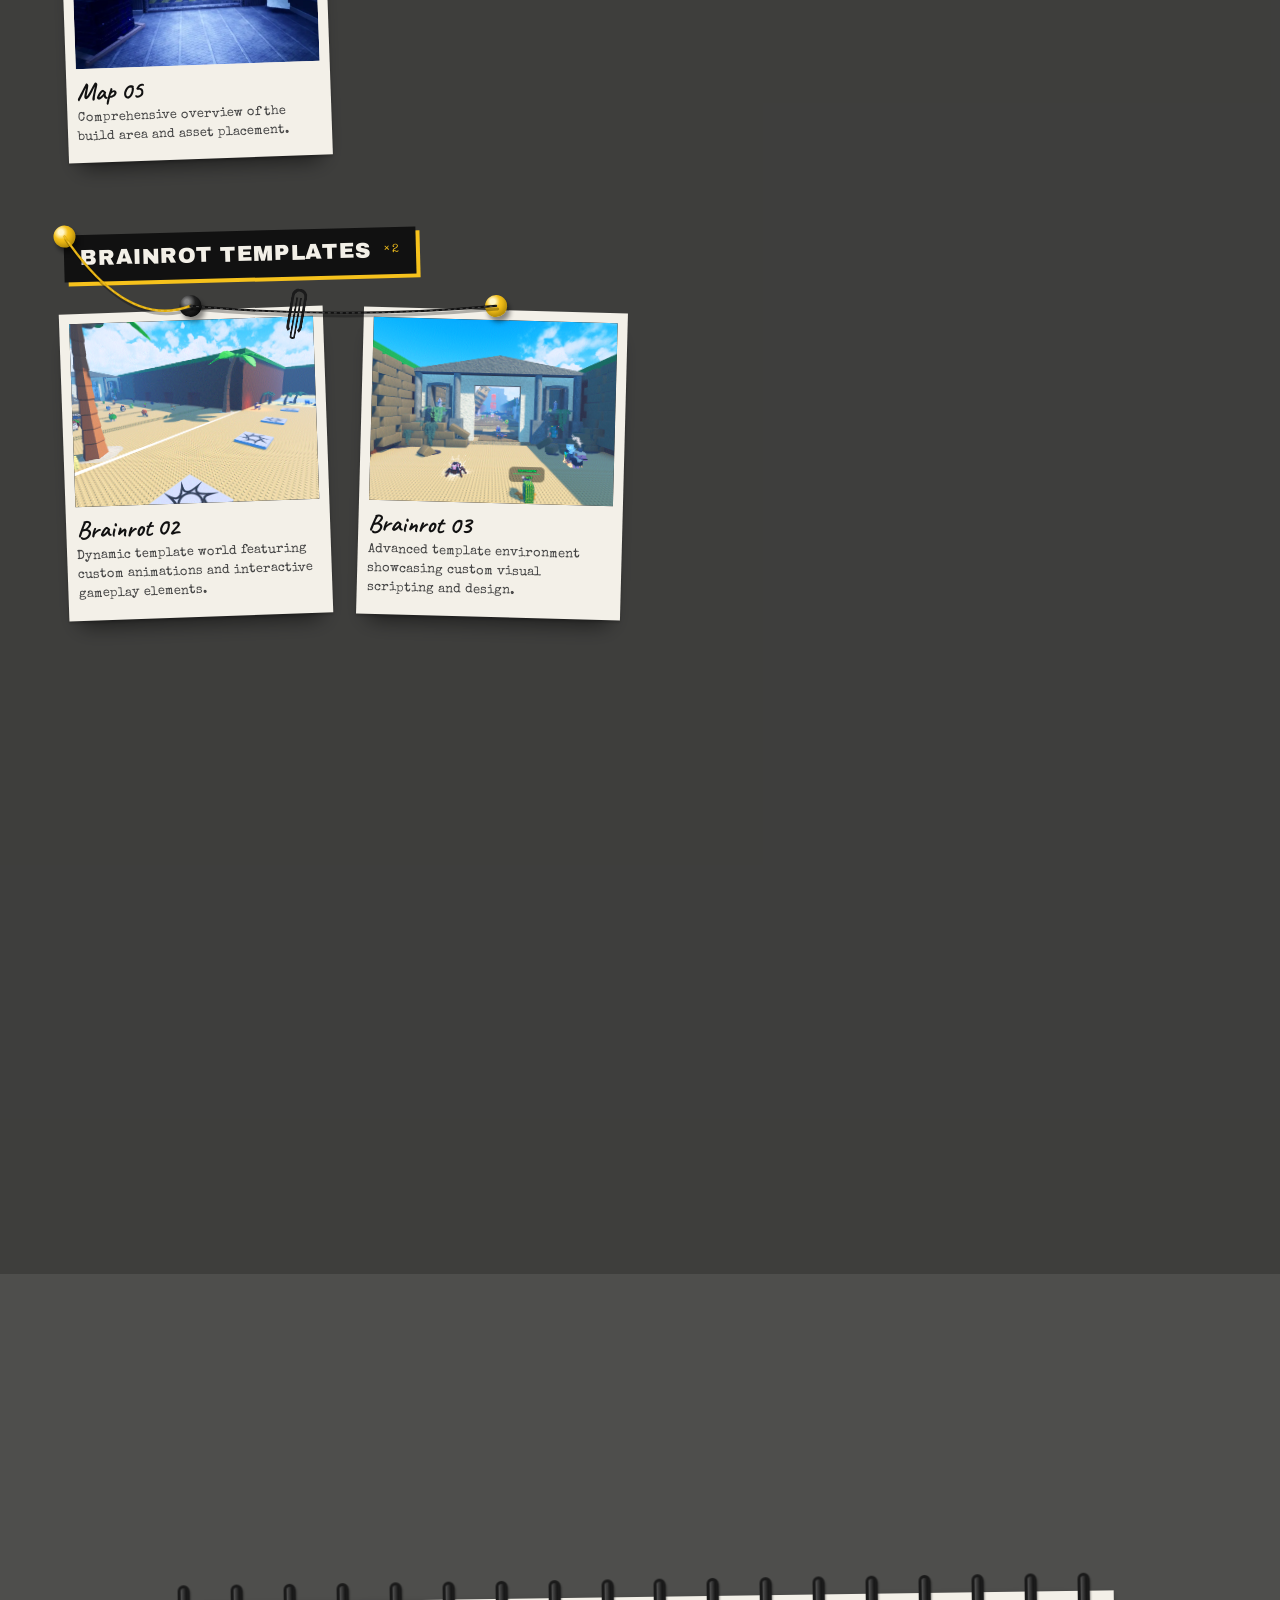
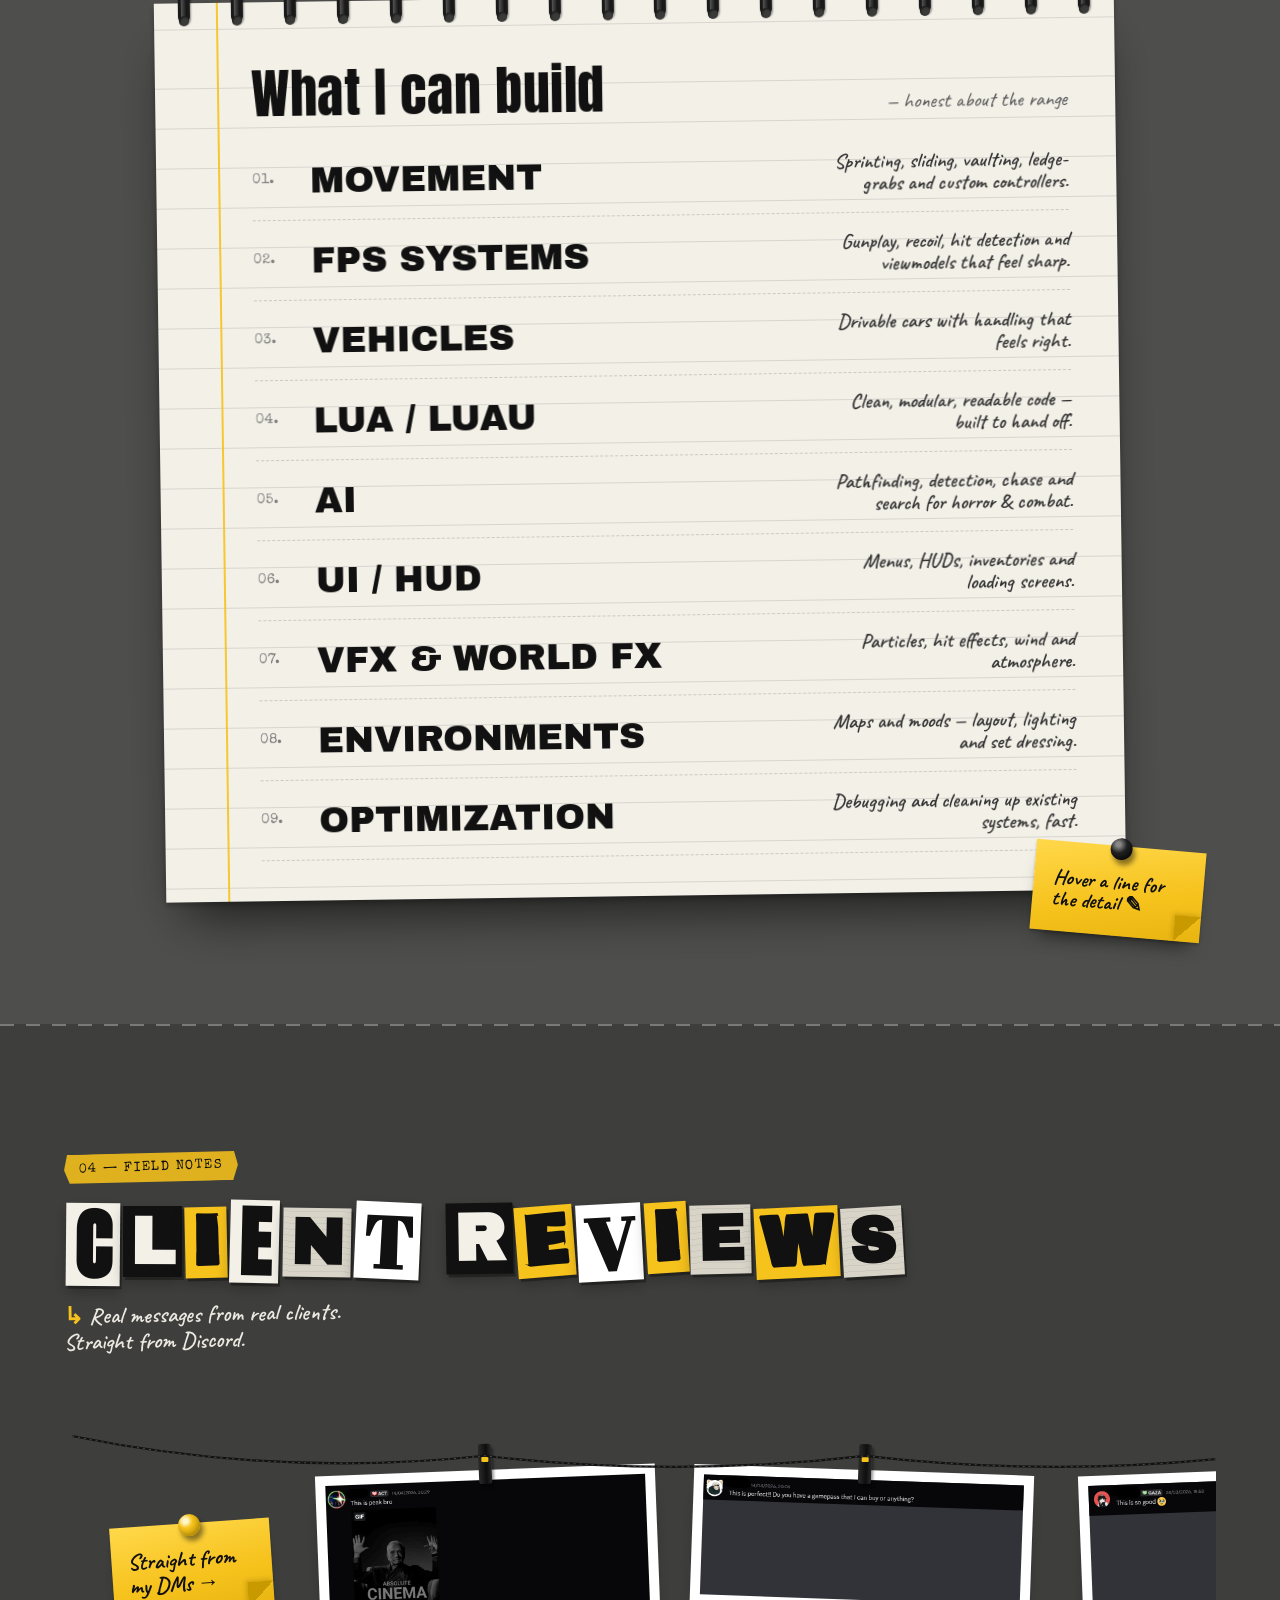
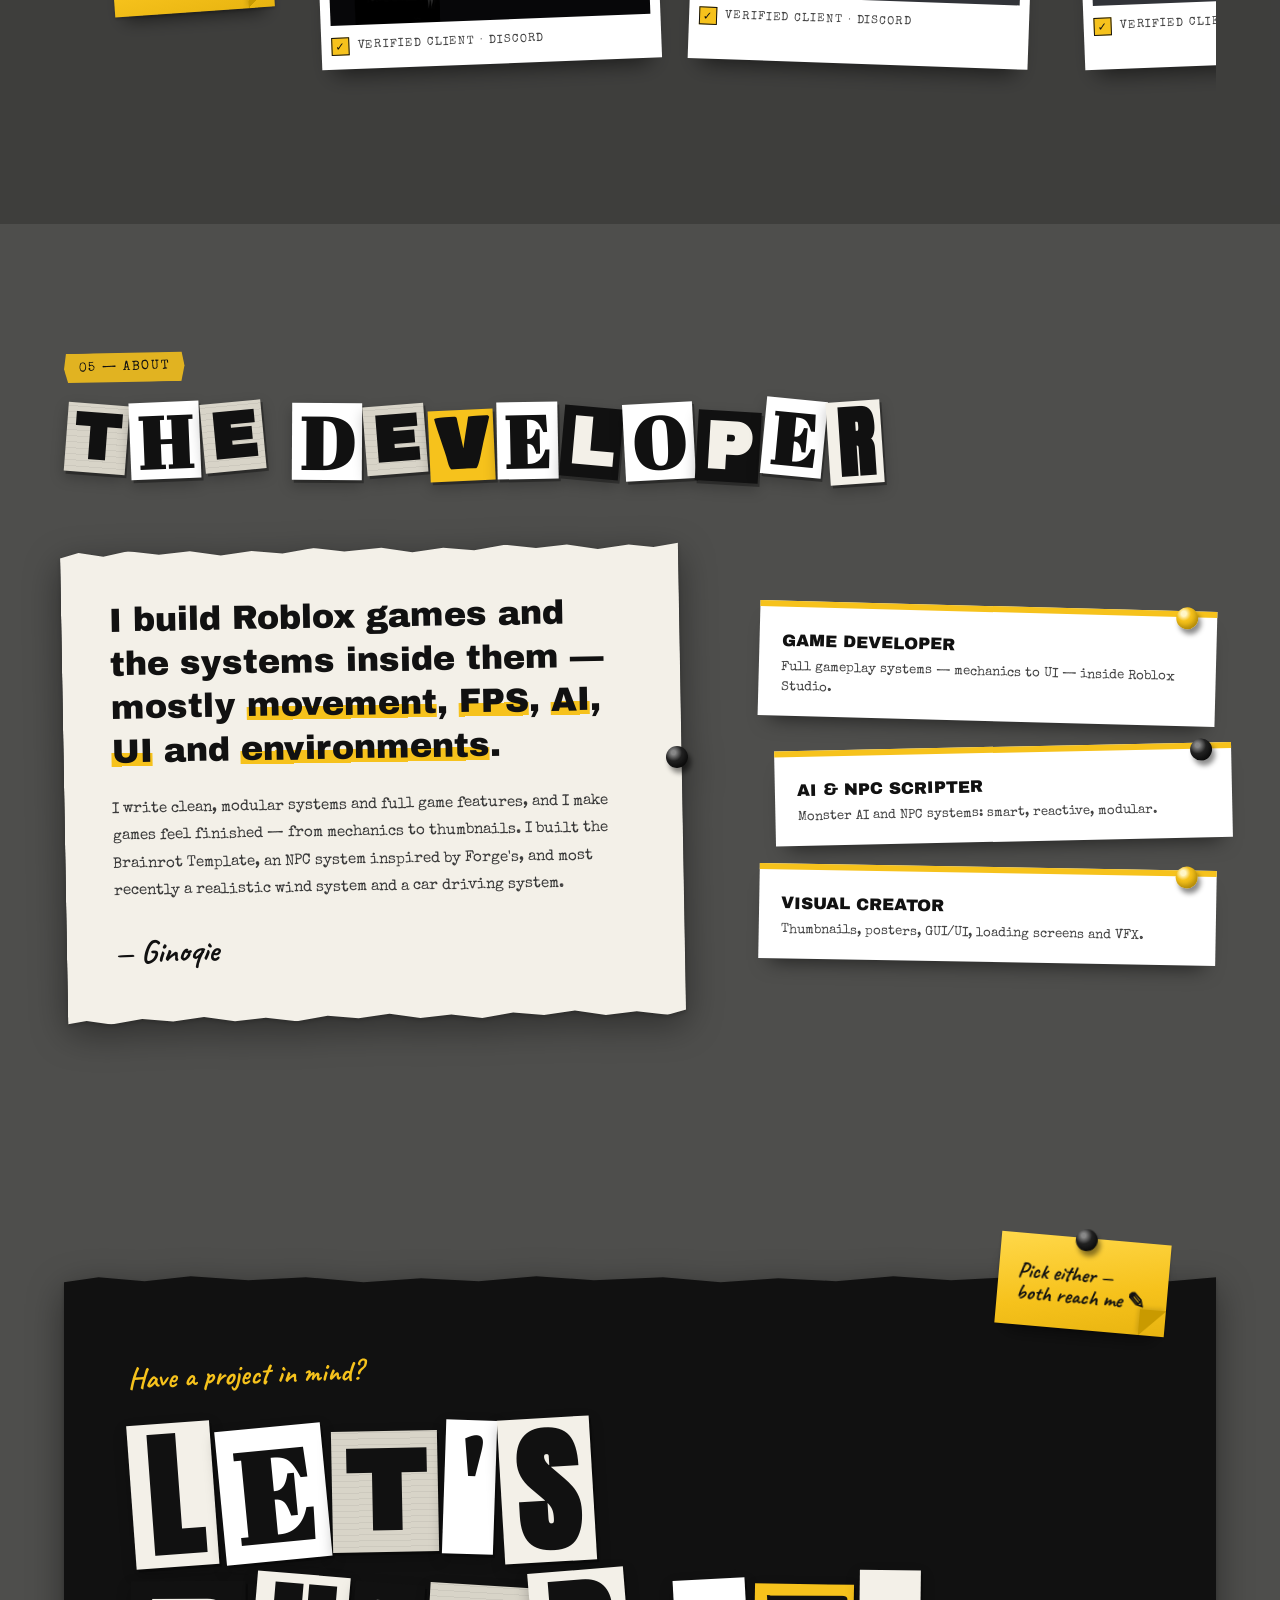
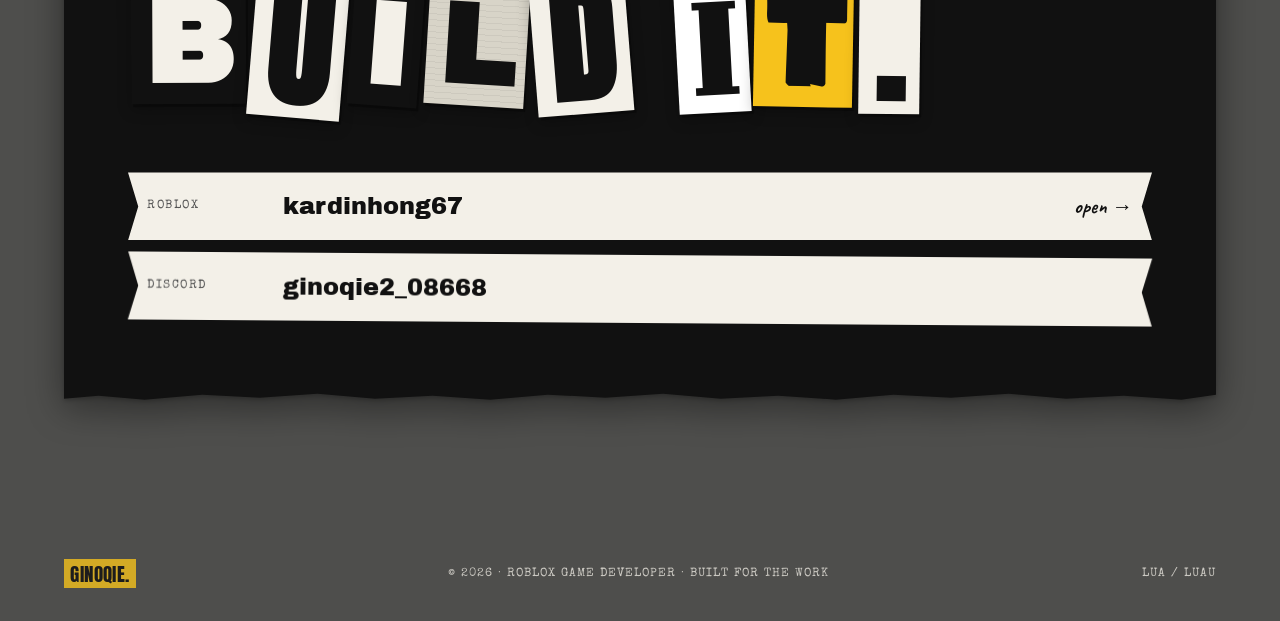
==== commit 73f0ff60: "Update index.html" ====
--- a/index.html
+++ b/index.html
@@ -4,338 +4,501 @@
 <meta charset="UTF-8" />
 <meta name="viewport" content="width=device-width, initial-scale=1.0" />
 <title>Ginoqie — Roblox Game Developer</title>
-<meta name="description" content="Ginoqie — Roblox game developer building FPS systems, movement, monster AI, UI and immersive environments in Roblox Studio." />
+<meta name="description" content="Ginoqie — Roblox game developer building FPS systems, movement, monster AI, vehicles, UI and immersive environments in Roblox Studio." />
 <link rel="preconnect" href="https://fonts.googleapis.com" />
 <link rel="preconnect" href="https://fonts.gstatic.com" crossorigin />
-<link href="https://fonts.googleapis.com/css2?family=Space+Grotesk:wght@400;500;600;700&family=JetBrains+Mono:wght@400;500;700&display=swap" rel="stylesheet" />
+<link href="https://fonts.googleapis.com/css2?family=Anton&family=Archivo+Black&family=Archivo:wght@400;500;600;700&family=Bowlby+One&family=Abril+Fatface&family=Caveat:wght@500;700&family=Special+Elite&display=swap" rel="stylesheet" />
 <style>
   *,*::before,*::after{ box-sizing:border-box; margin:0; padding:0; }
 
   :root{
-    --bg:#0A0A0C;
-    --bg-2:#101013;
-    --bg-3:#16161A;
-    --ink:#F4F4F5;
-    --ink-2:#C7C7CE;
-    --muted:#83838E;
-    --muted-2:#54545C;
-    --line:rgba(255,255,255,.09);
-    --line-2:rgba(255,255,255,.16);
-    --accent:#FF3D14;
-    --accent-2:#FF6A3D;
-    --accent-deep:#D42F0A;
-    --glow:rgba(255,61,20,.45);
-
-    --disp:'Space Grotesk',system-ui,sans-serif;
-    --mono:'JetBrains Mono',ui-monospace,monospace;
-
-    --mx:clamp(1.25rem,5vw,5rem);
+    --ink:#111111;
+    --ink-2:#2a2a2a;
+    --paper:#F3F0E8;
+    --paper-2:#E6E2D6;
+    --white:#FFFFFF;
+    --yellow:#F6C21C;
+    --yellow-2:#FFD84A;
+    --yellow-deep:#C99A00;
+    --concrete:#4E4E4C;
+    --concrete-2:#3A3A39;
+    --concrete-3:#2A2A29;
+    --chalk:#ECE9E1;
+    --muted:#6B6A66;
+
+    --cut:'Anton',Impact,sans-serif;
+    --blk:'Archivo Black',Arial Black,sans-serif;
+    --body:'Archivo',system-ui,sans-serif;
+    --type:'Special Elite','Courier New',monospace;
+    --hand:'Caveat','Comic Sans MS',cursive;
+
+    --mx:clamp(1rem,5vw,5rem);
     --sy:clamp(5rem,10vw,8.5rem);
+
+    --noise:url("data:image/svg+xml,%3Csvg xmlns='http://www.w3.org/2000/svg' width='220' height='220'%3E%3Cfilter id='n'%3E%3CfeTurbulence type='fractalNoise' baseFrequency='.85' numOctaves='3' stitchTiles='stitch'/%3E%3CfeColorMatrix values='0 0 0 0 0 0 0 0 0 0 0 0 0 0 0 0 0 0 .6 0'/%3E%3C/filter%3E%3Crect width='100%25' height='100%25' filter='url(%23n)'/%3E%3C/svg%3E");
+
+    --torn:polygon(0 6px,3% 1px,7% 5px,11% 0,16% 4px,21% 1px,26% 6px,31% 2px,36% 5px,41% 0,46% 4px,52% 1px,57% 6px,62% 2px,67% 5px,72% 0,77% 4px,82% 1px,87% 6px,92% 2px,96% 5px,100% 1px,100% calc(100% - 5px),97% 100%,92% calc(100% - 4px),87% calc(100% - 1px),82% calc(100% - 6px),77% calc(100% - 2px),72% calc(100% - 5px),67% 100%,62% calc(100% - 4px),57% calc(100% - 1px),52% calc(100% - 6px),47% calc(100% - 2px),42% calc(100% - 5px),37% 100%,32% calc(100% - 4px),27% calc(100% - 1px),22% calc(100% - 6px),17% calc(100% - 2px),12% calc(100% - 5px),7% 100%,3% calc(100% - 4px),0 calc(100% - 1px));
   }
 
   html{ scroll-behavior:smooth; }
   body{
-    font-family:var(--disp);
-    background:var(--bg);
+    font-family:var(--body);
+    background:var(--concrete);
     color:var(--ink);
     overflow-x:hidden;
     line-height:1.5;
     -webkit-font-smoothing:antialiased;
   }
+  /* concrete grain + vignette */
   body::before{
     content:''; position:fixed; inset:0; z-index:0; pointer-events:none;
-    background-image:
-      linear-gradient(rgba(255,255,255,.018) 1px,transparent 1px),
-      linear-gradient(90deg,rgba(255,255,255,.018) 1px,transparent 1px);
-    background-size:64px 64px;
-    mask-image:radial-gradient(ellipse 90% 70% at 50% 30%,#000 25%,transparent 85%);
+    background-image:var(--noise); opacity:.55; mix-blend-mode:multiply;
   }
   body::after{
     content:''; position:fixed; inset:0; z-index:0; pointer-events:none;
-    background:radial-gradient(ellipse 60% 50% at 70% 15%,rgba(255,61,20,.06),transparent 70%);
-  }
-
+    background:radial-gradient(ellipse 120% 90% at 50% 40%,transparent 45%,rgba(0,0,0,.45) 100%);
+  }
   a{ color:inherit; text-decoration:none; }
-  .mono{ font-family:var(--mono); font-size:.7rem; letter-spacing:.14em; text-transform:uppercase; color:var(--muted); }
-  .accent{ color:var(--accent); }
-
-  .c{ position:absolute; width:13px; height:13px; border:1.5px solid var(--accent); z-index:4; pointer-events:none; }
-  .c.tl{ top:-1px; left:-1px; border-right:0; border-bottom:0; }
-  .c.tr{ top:-1px; right:-1px; border-left:0; border-bottom:0; }
-  .c.bl{ bottom:-1px; left:-1px; border-right:0; border-top:0; }
-  .c.br{ bottom:-1px; right:-1px; border-left:0; border-top:0; }
-
-  .plus{ position:absolute; width:10px; height:10px; z-index:4; pointer-events:none; opacity:.5; }
-  .plus::before,.plus::after{ content:''; position:absolute; background:var(--muted); }
-  .plus::before{ left:50%; top:0; width:1px; height:100%; transform:translateX(-.5px); }
-  .plus::after{ top:50%; left:0; height:1px; width:100%; transform:translateY(-.5px); }
-  .plus.tl{ top:-5px; left:-5px; } .plus.tr{ top:-5px; right:-5px; }
-  .plus.bl{ bottom:-5px; left:-5px; } .plus.br{ bottom:-5px; right:-5px; }
-
-  /* ---------- NAV ---------- */
+  img{ display:block; }
+
+  /* ================= SHARED SCRAPBOOK PIECES ================= */
+
+  /* ransom-note cut-out letters */
+  .ransom{ display:flex; flex-direction:column; align-items:center; gap:.08em; line-height:1; }
+  .ransom.left{ align-items:flex-start; }
+  .r-line{ display:flex; flex-wrap:wrap; justify-content:center; align-items:center; }
+  .ransom.left .r-line{ justify-content:flex-start; }
+  .r-gap{ display:inline-block; width:.32em; }
+  .r-word{ display:inline-flex; flex-wrap:nowrap; align-items:center; }
+  .tile{
+    display:inline-block; padding:.05em .11em .02em; margin:0 .025em;
+    transform:rotate(var(--r,0deg)) translateY(var(--y,0px));
+    box-shadow:2px 3px 0 rgba(0,0,0,.32), 0 6px 14px rgba(0,0,0,.25);
+    line-height:1; text-transform:uppercase;
+  }
+  .t-white { background:var(--paper); color:var(--ink); font-family:var(--cut); font-size:1.05em; }
+  .t-black { background:var(--ink); color:var(--paper); font-family:var(--blk); font-size:.9em; }
+  .t-yellow{ background:var(--yellow); color:var(--ink); font-family:'Bowlby One',var(--blk); font-size:.9em; }
+  .t-news  { background:#D8D4C8 repeating-linear-gradient(0deg,transparent 0 5px,rgba(0,0,0,.05) 5px 6px); color:var(--ink); font-family:var(--blk); font-size:.88em; }
+  .t-serif { background:var(--white); color:var(--ink); font-family:'Abril Fatface',serif; font-size:.98em; }
+
+  /* pushpin */
+  .pin{
+    position:absolute; width:22px; height:22px; border-radius:50%; z-index:7;
+    background:radial-gradient(circle at 34% 30%,#FFF6C8 0 12%,var(--yellow) 34%,var(--yellow-deep) 100%);
+    box-shadow:3px 5px 5px rgba(0,0,0,.45), inset -2px -3px 4px rgba(0,0,0,.18);
+  }
+  .pin.dark{ background:radial-gradient(circle at 34% 30%,#888 0 10%,#222 40%,#000 100%); }
+
+  /* masking tape */
+  .tape{
+    position:absolute; width:96px; height:28px; z-index:6;
+    background:rgba(243,240,232,.62); backdrop-filter:blur(1px);
+    box-shadow:0 1px 3px rgba(0,0,0,.18);
+    clip-path:polygon(3% 0,97% 4%,100% 22%,97% 45%,100% 70%,96% 100%,4% 96%,0 75%,3% 50%,0 25%);
+  }
+  .tape.y{ background:rgba(246,194,28,.78); }
+  .tape.k{ background:rgba(17,17,17,.85); }
+
+  /* torn paper */
+  .torn-wrap{ filter:drop-shadow(0 10px 18px rgba(0,0,0,.35)) drop-shadow(0 2px 2px rgba(0,0,0,.25)); }
+  .torn{ clip-path:var(--torn); }
+
+  /* sticky note */
+  .sticky{
+    position:relative; background:linear-gradient(170deg,var(--yellow-2),var(--yellow) 60%,#E8B410);
+    color:var(--ink); padding:1.6rem 1.2rem 1.3rem;
+    box-shadow:0 14px 18px -10px rgba(0,0,0,.55), 0 2px 3px rgba(0,0,0,.2);
+  }
+  .sticky::after{
+    content:''; position:absolute; right:0; bottom:0; width:26px; height:26px;
+    background:linear-gradient(135deg,#C99A00 0 50%,transparent 50%);
+    box-shadow:-2px -2px 4px rgba(0,0,0,.12);
+  }
+
+  .hand{ font-family:var(--hand); }
+  .type{ font-family:var(--type); }
+  .hl{ background:linear-gradient(transparent 55%,var(--yellow) 55% 92%,transparent 92%); padding:0 .1em; }
+
+  /* ================= NAV ================= */
   nav{
     position:fixed; top:0; left:0; right:0; z-index:60;
     display:flex; align-items:center; justify-content:space-between;
-    padding:1.15rem var(--mx);
-    border-bottom:1px solid transparent;
-    transition:padding .35s ease, background .35s ease, border-color .35s ease;
-  }
-  nav.compact{ padding:.75rem var(--mx); background:rgba(10,10,12,.82); backdrop-filter:blur(12px); border-bottom:1px solid var(--line); }
-  .brand{ font-family:var(--disp); font-weight:700; font-size:1.25rem; letter-spacing:-.01em; }
-  .brand i{ color:var(--accent); font-style:normal; }
-  .nav-mid{ display:flex; gap:2.2rem; list-style:none; }
-  .nav-mid a{ font-family:var(--mono); font-size:.7rem; letter-spacing:.16em; text-transform:uppercase; color:var(--muted); position:relative; padding:.2rem 0; transition:color .25s; }
-  .nav-mid a::after{ content:''; position:absolute; left:0; bottom:-3px; height:1px; width:0; background:var(--accent); transition:width .3s ease; }
-  .nav-mid a:hover{ color:var(--ink); } .nav-mid a:hover::after,.nav-mid a.active::after{ width:100%; } .nav-mid a.active{ color:var(--ink); }
-  .hire{ position:relative; font-family:var(--mono); font-size:.7rem; letter-spacing:.14em; text-transform:uppercase; color:var(--accent); border:1px solid var(--accent); padding:.6rem 1.05rem; transition:background .25s,color .25s,box-shadow .25s; }
-  .hire:hover{ background:var(--accent); color:#0A0A0C; box-shadow:0 0 22px var(--glow); }
-
-  /* ---------- HERO ---------- */
-  #hero{ position:relative; z-index:2; padding:7.5rem var(--mx) var(--sy); }
-  .hero-split{ display:grid; grid-template-columns:1.05fr .95fr; gap:clamp(2rem,5vw,4.5rem); align-items:center; min-height:70vh; }
-
-  .pill{ display:inline-flex; align-items:center; gap:.7rem; border:1px solid var(--line-2); border-radius:999px; padding:.5rem 1rem; margin-bottom:1.8rem; font-family:var(--mono); font-size:.66rem; letter-spacing:.16em; text-transform:uppercase; color:var(--ink-2); }
-  .pill .dot{ width:7px; height:7px; border-radius:50%; background:var(--accent); box-shadow:0 0 10px var(--glow); animation:pulse 2s ease-in-out infinite; }
-  @keyframes pulse{ 0%,100%{ opacity:1; } 50%{ opacity:.4; } }
-
-  .hero-name{
-    font-family:var(--disp); font-weight:700;
-    font-size:clamp(3.6rem,10vw,8.5rem); line-height:.92; letter-spacing:-.03em;
-    color:#fff; text-shadow:0 0 22px rgba(255,255,255,.35), 0 0 46px rgba(255,255,255,.14);
-  }
-  .hero-name i{ font-style:normal; color:var(--accent); text-shadow:0 0 22px var(--glow); }
-
-  .slashes{ display:flex; align-items:center; gap:.5rem; margin:1.3rem 0 1.6rem; }
-  .slashes .ln{ height:1px; width:38px; background:var(--line-2); }
-  .slashes .sl{ font-family:var(--mono); color:var(--accent); font-size:.8rem; letter-spacing:.1em; }
-
-  .hero-desc{ font-family:var(--mono); font-size:.9rem; line-height:1.85; color:var(--muted); max-width:44ch; }
-  .hero-desc b{ color:var(--ink-2); font-weight:500; }
-
-  .hero-ctas{ display:flex; gap:1rem; margin-top:2.2rem; flex-wrap:wrap; }
-  .btn{ position:relative; display:inline-flex; align-items:center; gap:.7rem; font-family:var(--mono); font-size:.72rem; letter-spacing:.14em; text-transform:uppercase; padding:1rem 1.6rem; transition:transform .2s, box-shadow .25s, background .25s, color .25s, border-color .25s; }
+    padding:1.1rem var(--mx);
+    transition:padding .35s ease, background .35s ease, box-shadow .35s ease;
+  }
+  nav.compact{ padding:.65rem var(--mx); background:rgba(17,17,17,.9); backdrop-filter:blur(10px); box-shadow:0 6px 20px rgba(0,0,0,.35); }
+  .brand{ font-family:var(--cut); font-size:1.6rem; letter-spacing:.02em; color:var(--ink); background:var(--paper); padding:.05rem .55rem; transform:rotate(-2deg); box-shadow:2px 3px 0 rgba(0,0,0,.3); }
+  .brand i{ color:var(--yellow-deep); font-style:normal; }
+  .nav-mid{ display:flex; gap:2rem; list-style:none; }
+  .nav-mid a{ font-family:var(--type); font-size:.86rem; letter-spacing:.08em; text-transform:uppercase; color:var(--ink); position:relative; padding:.15rem .1rem; transition:color .25s; }
+  nav.compact .nav-mid a{ color:var(--chalk); }
+  .nav-mid a::after{ content:''; position:absolute; left:-2px; right:-2px; bottom:2px; height:.45em; background:var(--yellow); z-index:-1; transform:scaleX(0); transform-origin:left; transition:transform .3s ease; }
+  .nav-mid a:hover::after,.nav-mid a.active::after{ transform:scaleX(1); }
+  nav.compact .nav-mid a:hover{ color:var(--ink); }
+  .nav-mid a:hover::after{ height:100%; bottom:0; }
+  .nav-mid a.active::after{ height:.45em; }
+  .hire{ font-family:var(--blk); font-size:.78rem; letter-spacing:.06em; text-transform:uppercase; color:var(--ink); background:var(--yellow); padding:.65rem 1.05rem; transform:rotate(1.5deg); box-shadow:3px 4px 0 var(--ink); transition:transform .2s, box-shadow .2s; }
+  .hire:hover{ transform:rotate(0) translate(-2px,-2px); box-shadow:5px 6px 0 var(--ink); }
+
+  /* ================= HERO ================= */
+  #hero{ position:relative; z-index:2; padding:7rem var(--mx) var(--sy); overflow:hidden; }
+  #hero::before{ /* overhead lamp, like the reference collage */
+    content:''; position:absolute; left:50%; top:-10%; width:min(1300px,140vw); height:115%; transform:translateX(-50%); pointer-events:none; z-index:-1;
+    background:radial-gradient(ellipse 45% 55% at 50% 12%,rgba(255,255,255,.55),rgba(255,255,255,.18) 45%,transparent 75%);
+  }
+
+  .hero-top{ position:relative; display:flex; justify-content:center; }
+  .stamp{
+    position:absolute; left:0; top:.4rem; display:inline-flex; align-items:center; gap:.55rem;
+    font-family:var(--type); font-size:.78rem; letter-spacing:.1em; text-transform:uppercase; color:var(--ink);
+    border:2px solid var(--ink); padding:.45rem .8rem; transform:rotate(-4deg); background:rgba(243,240,232,.45);
+  }
+  .stamp .dot{ width:9px; height:9px; border-radius:50%; background:var(--yellow); border:1.5px solid var(--ink); animation:pulse 1.8s ease-in-out infinite; }
+  @keyframes pulse{ 0%,100%{ transform:scale(1); } 50%{ transform:scale(1.35); } }
+
+  .hero-title{ font-size:clamp(3rem,9.5vw,8rem); position:relative; z-index:3; }
+  .crown{ position:absolute; top:-2.2rem; right:calc(50% - clamp(9rem,26vw,22rem)); width:clamp(48px,6vw,80px); transform:rotate(14deg); z-index:4; }
+
+  .hero-stage-row{ position:relative; display:flex; justify-content:center; margin-top:calc(-1 * clamp(1.6rem,4.5vw,4.4rem)); }
+
+  .head-stage{ position:relative; width:clamp(260px,40vw,520px); aspect-ratio:1; perspective:900px; z-index:5; }
+  .head-halo{
+    position:absolute; inset:10%; border-radius:50%;
+    background:radial-gradient(circle at 40% 35%,var(--yellow-2),var(--yellow) 55%,#E1AA05);
+    border:clamp(6px,1vw,12px) solid var(--ink);
+    box-shadow:0 0 0 clamp(4px,.6vw,8px) var(--paper), 0 22px 40px rgba(0,0,0,.4);
+  }
+  .head-rays{ position:absolute; inset:-6%; pointer-events:none; }
+  .head-wrap{ position:absolute; inset:0; transform-style:preserve-3d; will-change:transform; }
+  .head-wrap img{ width:100%; height:100%; object-fit:contain; filter:drop-shadow(0 18px 18px rgba(0,0,0,.45)); user-select:none; -webkit-user-drag:none; }
+  .head-fallback{ position:absolute; inset:18%; border-radius:50%; background:var(--ink); color:var(--yellow); display:none; align-items:center; justify-content:center; font-family:var(--cut); font-size:clamp(4rem,10vw,8rem); }
+  .head-stage.noimg .head-fallback{ display:flex; }
+  .head-stage.noimg img{ display:none; }
+  .head-shadow{ position:absolute; left:26%; right:26%; bottom:-2%; height:6%; border-radius:50%; background:radial-gradient(ellipse,rgba(0,0,0,.5),transparent 70%); filter:blur(4px); z-index:-1; }
+
+  /* hand annotations around the head */
+  .note{ position:absolute; width:clamp(150px,15vw,210px); color:var(--ink); z-index:4; }
+  .note h5{ font-family:var(--hand); font-weight:700; font-size:1.55rem; line-height:1; margin-bottom:.15rem; }
+  .note h5 u{ text-decoration:none; background:linear-gradient(transparent 62%,var(--yellow) 62%); }
+  .note p{ font-family:var(--hand); font-weight:500; font-size:1.18rem; line-height:1.05; color:#1e1e1e; }
+  .note svg{ position:absolute; width:110px; height:60px; overflow:visible; }
+  .note svg path{ fill:none; stroke:var(--ink); stroke-width:2.2; stroke-linecap:round; stroke-linejoin:round; }
+  .n1{ right:calc(50% + clamp(150px,20vw,260px)); top:20%; text-align:right; }
+  .n1 svg{ right:-120px; top:20px; }
+  .n2{ right:calc(50% + clamp(150px,20vw,270px)); bottom:6%; text-align:right; }
+  .n2 svg{ right:-118px; top:-34px; transform:scaleY(-1); }
+  .n3{ left:calc(50% + clamp(150px,20vw,260px)); top:20%; }
+  .n3 svg{ left:-120px; top:20px; transform:scaleX(-1); }
+  .n4{ left:calc(50% + clamp(150px,20vw,270px)); bottom:6%; }
+  .n4 svg{ left:-118px; top:-34px; transform:scale(-1,-1); }
+
+  .hero-sticky{ position:absolute; width:150px; padding:1.4rem 1rem 1rem; font-family:var(--hand); font-weight:700; font-size:1.25rem; line-height:1.05; z-index:4; }
+  .hs1{ left:0; top:38%; transform:rotate(-7deg); }
+  .hs2{ right:0; top:30%; transform:rotate(6deg); }
+  .hero-sticky .pin{ left:50%; top:-8px; margin-left:-11px; }
+  .doodle{ position:absolute; pointer-events:none; z-index:1; }
+  .doodle path,.doodle circle{ fill:none; stroke:var(--ink); stroke-width:2; stroke-linecap:round; stroke-linejoin:round; }
+  .splat{ position:absolute; border-radius:50%; background:var(--ink); z-index:1; }
+
+  .hero-bottom{ position:relative; z-index:6; display:flex; align-items:flex-end; justify-content:space-between; gap:2rem; margin-top:clamp(1.5rem,3vw,2.5rem); flex-wrap:wrap; }
+  .hero-desc-wrap{ max-width:470px; transform:rotate(-1deg); }
+  .hero-desc{ background:var(--paper); padding:1.3rem 1.4rem; font-family:var(--type); font-size:.95rem; line-height:1.7; color:var(--ink-2); }
+  .hero-desc b{ color:var(--ink); font-weight:400; background:linear-gradient(transparent 58%,var(--yellow) 58%); }
+  .hero-ctas{ display:flex; gap:1rem; flex-wrap:wrap; }
+  .btn{ display:inline-flex; align-items:center; white-space:nowrap; gap:.6rem; font-family:var(--blk); font-size:.85rem; letter-spacing:.05em; text-transform:uppercase; padding:1rem 1.5rem; border:2.5px solid var(--ink); transition:transform .18s, box-shadow .18s, background .2s, color .2s; }
   .btn .arw{ transition:transform .2s; }
   .btn:hover .arw{ transform:translate(2px,-2px); }
-  .btn-primary{ background:var(--accent); color:#0A0A0C; font-weight:500; box-shadow:0 0 26px var(--glow); }
-  .btn-primary:hover{ background:var(--accent-2); box-shadow:0 0 38px var(--glow); }
-  .btn-ghost{ border:1px solid var(--line-2); color:var(--ink); background:transparent; }
-  .btn-ghost:hover{ border-color:var(--accent); color:var(--accent); }
-  .btn-ghost .c{ width:9px; height:9px; }
-
-  .hero-visual{ perspective:1600px; }
-  .hud-frame{
-    position:relative; aspect-ratio:16/11;
-    transform:rotateY(-8deg) rotateX(3deg); transform-style:preserve-3d;
-    transition:transform .6s cubic-bezier(.16,1,.3,1);
-  }
-  .hero-visual:hover .hud-frame{ transform:rotateY(-3deg) rotateX(1deg); }
-  .hud-frame .slot{ position:absolute; inset:0; border:1px solid var(--line-2); overflow:hidden; }
-  .hud-frame .slot::after{ content:''; position:absolute; inset:0; box-shadow:inset 0 0 60px rgba(0,0,0,.6); pointer-events:none; }
-  .hud-tri{ position:absolute; top:6px; right:6px; width:0; height:0; border-top:16px solid var(--accent); border-left:16px solid transparent; z-index:5; box-shadow:0 0 12px var(--glow); }
-  .hud-glow-edge{ position:absolute; top:-1px; left:-1px; width:34%; height:2px; background:linear-gradient(90deg,var(--accent),transparent); z-index:5; box-shadow:0 0 10px var(--glow); }
-  .hud-foot{ position:absolute; left:0; right:0; bottom:-1px; display:flex; align-items:center; justify-content:space-between; padding:.7rem .8rem; z-index:5; background:linear-gradient(to top,rgba(10,10,12,.9),transparent); }
-  .segs{ display:flex; gap:5px; }
-  .segs i{ width:26px; height:4px; background:var(--muted-2); display:block; }
-  .segs i.on{ background:var(--accent); box-shadow:0 0 8px var(--glow); }
-  .hud-idx{ font-family:var(--mono); font-size:.72rem; letter-spacing:.08em; color:var(--ink-2); }
-  .hud-idx b{ color:var(--accent); }
-
-  /* ---------- STATS BAR ---------- */
-  .stats-shell{ position:relative; margin-top:clamp(3rem,6vw,5rem); border:1px solid var(--line); background:linear-gradient(180deg,rgba(255,255,255,.015),transparent); }
-  .stats-shell .plus{ opacity:.6; }
-  .stats{ display:grid; grid-template-columns:repeat(4,1fr); }
-  .stat{ padding:clamp(1.6rem,3vw,2.6rem) clamp(1.2rem,2.5vw,2rem); border-left:1px solid var(--line); text-align:left; }
-  .stat:first-child{ border-left:0; }
-  .stat .ic{ display:inline-flex; align-items:center; justify-content:center; width:44px; height:44px; border:1px solid var(--line-2); background:var(--bg-2); margin-bottom:1.1rem; color:var(--accent); }
-  .stat .ic svg{ width:20px; height:20px; }
-  .stat .ic .luatxt{ font-family:var(--mono); font-weight:700; font-size:.68rem; color:var(--accent); }
-  .stat .n{ font-family:var(--disp); font-weight:700; font-size:clamp(1.9rem,4vw,2.9rem); line-height:1; color:var(--accent); letter-spacing:-.02em; }
-  .stat .l{ font-family:var(--mono); font-size:.64rem; letter-spacing:.14em; text-transform:uppercase; color:var(--muted); margin-top:.5rem; }
-
-  /* ---------- SECTION SHELL ---------- */
-  .section{ position:relative; z-index:2; padding:var(--sy) var(--mx); }
-  .section.alt{ background:var(--bg-2); }
-  .sec-head{ display:flex; align-items:baseline; justify-content:space-between; gap:1rem; margin-bottom:clamp(2.5rem,5vw,4rem); flex-wrap:wrap; border-bottom:1px solid var(--line); padding-bottom:1.2rem; }
-  .sec-index{ font-family:var(--mono); font-size:.7rem; letter-spacing:.16em; text-transform:uppercase; color:var(--accent); display:flex; align-items:center; gap:.55rem; }
-  .sec-index .b{ width:8px; height:8px; background:var(--accent); box-shadow:0 0 8px var(--glow); }
-  .sec-title{ font-family:var(--disp); font-weight:700; font-size:clamp(2.1rem,5.5vw,4.2rem); letter-spacing:-.03em; line-height:1; }
-  .sec-note{ font-family:var(--mono); font-size:.66rem; letter-spacing:.04em; color:var(--muted); max-width:28ch; text-align:right; }
-
-  /* ---------- image slot ---------- */
-  .slot{ position:relative; overflow:hidden; background:var(--bg-3); }
-  .slot img{ width:100%; height:100%; object-fit:cover; display:block; }
-  .slot .ph{ position:absolute; inset:0; display:none; flex-direction:column; justify-content:space-between; padding:1rem;
-    background:repeating-linear-gradient(45deg,transparent 0 22px,rgba(255,255,255,.02) 22px 23px),var(--bg-3); }
-  .slot.failed img{ display:none; } .slot.failed .ph{ display:flex; }
-  .ph .ph-top{ font-family:var(--mono); font-size:.6rem; letter-spacing:.14em; text-transform:uppercase; color:var(--muted); }
-  .ph .ph-name{ font-family:var(--disp); font-weight:700; font-size:clamp(1rem,2.4vw,1.5rem); color:var(--ink-2); }
-
-  /* ---------- MAP SHOWCASE SECTIONS ---------- */
-  .map-showcase { max-width: 100%; }
-  .category-section { margin-bottom: 40px; }
-  .category-section h3 {
-    font-size: 1.5rem;
-    margin-bottom: 20px;
-    color: var(--accent);
-    display: flex;
-    align-items: center;
-    gap: 10px;
-    font-family: var(--disp);
-  }
-  .map-grid {
-    display: grid;
-    grid-template-columns: repeat(auto-fill, minmax(280px, 1fr));
-    gap: 20px;
-  }
-  .map-card {
-    background-color: #1a1c23;
-    border-radius: 12px;
-    overflow: hidden;
-    box-shadow: 0 4px 6px rgba(0, 0, 0, 0.3);
-    transition: transform 0.2s ease, box-shadow 0.2s ease;
-    border: 1px solid var(--line);
-  }
-  .map-card:hover {
-    transform: translateY(-5px);
-    box-shadow: 0 10px 15px rgba(0, 0, 0, 0.4);
-    border-color: var(--accent);
-  }
-  .map-card img {
-    width: 100%;
-    height: 160px;
-    object-fit: cover;
-    border-bottom: 2px solid #2d3748;
-  }
-  .map-card-content { padding: 15px; }
-  .map-card h4 { margin: 0 0 8px 0; font-size: 1.2rem; font-family: var(--disp); }
-  .map-card p { margin: 0; font-size: 0.9rem; color: #9ca3af; line-height: 1.4; font-family: var(--mono); }
-
-  /* ---------- WORK ---------- */
-  #work-grid{ display:grid; grid-template-columns:repeat(12,1fr); gap:clamp(1rem,1.5vw,1.5rem); }
-  .work{ position:relative; cursor:pointer; display:flex; flex-direction:column; gap:.9rem; grid-column:span 6; }
-  .work[data-size="feature"]{ grid-column:span 8; } .work[data-size="wide"]{ grid-column:span 7; }
-  .work[data-size="tall"]{ grid-column:span 5; } .work[data-size="small"]{ grid-column:span 4; }
-  .work[data-size="text"]{ grid-column:span 5; justify-content:center; }
-  .work-media{ position:relative; aspect-ratio:16/9; border:1px solid var(--line); }
-  .work[data-size="tall"] .work-media{ aspect-ratio:4/5; }
-  .work[data-size="text"] .work-media{ aspect-ratio:16/10; }
-  .work-media .slot{ position:absolute; inset:0; }
-  .work-media .slot img{ transition:transform .6s cubic-bezier(.16,1,.3,1), filter .4s; filter:grayscale(.15) brightness(.92); }
-  .work:hover .work-media .slot img{ filter:none; }
-  .work-media::after{ content:''; position:absolute; inset:0; border:1px solid transparent; transition:border-color .3s, box-shadow .3s; pointer-events:none; z-index:2; }
-  .work:hover .work-media::after{ border-color:var(--accent); box-shadow:0 0 24px rgba(255,61,20,.25) inset; }
-  .work:hover .c{ opacity:1; } .work .c{ opacity:0; transition:opacity .3s; width:11px; height:11px; }
-  .play{ position:absolute; z-index:3; left:.8rem; bottom:.8rem; font-family:var(--mono); font-size:.6rem; letter-spacing:.14em; text-transform:uppercase; color:var(--ink); background:rgba(10,10,12,.7); padding:.4rem .6rem; display:flex; align-items:center; gap:.45rem; border:1px solid var(--line); }
-  .play .tri{ width:0; height:0; border-left:6px solid var(--accent); border-top:4px solid transparent; border-bottom:4px solid transparent; }
-  .work-cap{ display:flex; align-items:flex-start; justify-content:space-between; gap:1rem; }
-  .work-cap .idx{ font-family:var(--mono); font-size:.7rem; color:var(--accent); }
-  .work-name{ font-family:var(--disp); font-weight:600; font-size:clamp(1.05rem,2vw,1.45rem); line-height:1.05; transition:color .25s; }
-  .work:hover .work-name{ color:var(--accent); }
-  .work-cat{ font-family:var(--mono); font-size:.62rem; letter-spacing:.14em; text-transform:uppercase; color:var(--muted); margin-top:.35rem; }
-  .work-reveal{ font-family:var(--mono); font-size:.76rem; color:var(--muted); line-height:1.7; max-height:0; opacity:0; overflow:hidden; transition:max-height .4s ease, opacity .4s ease, margin .4s ease; }
-  .work[data-size="text"] .work-reveal,.work:hover .work-reveal{ max-height:7rem; opacity:1; margin-top:.3rem; }
-
-  #cursor-tag{ position:fixed; z-index:80; top:0; left:0; pointer-events:none; font-family:var(--mono); font-size:.58rem; letter-spacing:.16em; text-transform:uppercase; background:var(--accent); color:#0A0A0C; padding:.4rem .6rem; box-shadow:0 0 18px var(--glow); transform:translate(-50%,-160%) scale(.6); opacity:0; transition:opacity .2s, transform .2s; }
-  #cursor-tag.on{ opacity:1; transform:translate(-50%,-160%) scale(1); }
-
-  /* ---------- CRAFT ---------- */
-  .craft-list{ border-top:1px solid var(--line); }
-  .craft{ display:grid; grid-template-columns:auto 1fr auto; align-items:center; gap:1.5rem; padding:clamp(1rem,2.2vw,1.8rem) 0; border-bottom:1px solid var(--line); position:relative; }
-  .craft .c-idx{ font-family:var(--mono); font-size:.7rem; color:var(--muted); transition:color .3s; }
-  .craft .c-name{ font-family:var(--disp); font-weight:700; font-size:clamp(1.5rem,5vw,3.8rem); letter-spacing:-.02em; line-height:.95; transition:transform .35s, color .3s, text-shadow .3s; }
-  .craft .c-desc{ font-family:var(--mono); font-size:.74rem; color:var(--muted); max-width:32ch; text-align:right; opacity:.3; transition:opacity .3s; }
-  .craft:hover .c-name{ color:var(--accent); transform:translateX(.5rem); text-shadow:0 0 24px var(--glow); }
-  .craft:hover .c-idx{ color:var(--accent); } .craft:hover .c-desc{ opacity:1; }
-
-  /* ---------- FEEDBACK ---------- */
-  #feedback-rail{ display:flex; gap:1rem; overflow-x:auto; padding-bottom:1rem; }
-  .fb{ flex:0 0 auto; width:min(80vw,330px); border:1px solid var(--line); background:var(--bg-3); }
-  .fb .slot{ border-bottom:1px solid var(--line); }
-  .fb-badge{ display:flex; align-items:center; gap:.55rem; padding:.7rem .9rem; }
-  .fb-dot{ width:6px; height:6px; border-radius:50%; background:var(--accent); box-shadow:0 0 8px var(--glow); flex:0 0 auto; }
-  .fb-badge span{ font-family:var(--mono); font-size:.6rem; letter-spacing:.08em; color:var(--muted); text-transform:uppercase; }
-
-  /* ---------- ABOUT ---------- */
-  #about-grid{ display:grid; grid-template-columns:1.15fr .85fr; gap:clamp(2.5rem,6vw,6rem); align-items:center; }
-  .about-lead{ font-family:var(--disp); font-weight:600; font-size:clamp(1.5rem,3.2vw,2.5rem); line-height:1.28; letter-spacing:-.01em; }
-  .about-lead b{ color:var(--accent); font-weight:700; }
-  .about-sub{ margin-top:1.6rem; font-family:var(--mono); font-size:.82rem; color:var(--muted); max-width:54ch; line-height:1.9; }
-  .about-roles{ display:flex; flex-direction:column; gap:.8rem; }
-  .role{ position:relative; border:1px solid var(--line); background:var(--bg-3); padding:1.1rem 1.3rem; transition:border-color .25s, transform .25s; }
-  .role:hover{ border-color:var(--accent); transform:translateX(5px); }
-  .role .rt{ font-family:var(--disp); font-weight:600; font-size:.95rem; margin-bottom:.3rem; }
-  .role .rd{ font-family:var(--mono); font-size:.68rem; color:var(--muted); line-height:1.6; }
-  .role .rt em{ font-style:normal; color:var(--accent); }
-
-  /* ---------- CONTACT ---------- */
-  #contact{ background:var(--bg-2); }
-  .contact-kicker{ font-family:var(--mono); font-size:.72rem; letter-spacing:.2em; text-transform:uppercase; color:var(--muted); margin-bottom:1.2rem; }
-  .contact-big{ font-family:var(--disp); font-weight:700; font-size:clamp(3rem,12vw,10rem); line-height:.86; letter-spacing:-.03em; text-shadow:0 0 30px rgba(255,255,255,.14); }
-  .contact-big i{ font-style:normal; color:var(--accent); text-shadow:0 0 30px var(--glow); }
-  .contact-rows{ margin-top:clamp(2.5rem,5vw,4rem); border-top:1px solid var(--line); }
-  .c-row{ display:flex; align-items:center; justify-content:space-between; gap:1rem; padding:1.25rem 0; border-bottom:1px solid var(--line); transition:padding-left .3s, color .25s; }
-  .c-row:hover{ padding-left:1rem; color:var(--accent); }
-  .c-row .k{ font-family:var(--mono); font-size:.66rem; letter-spacing:.14em; text-transform:uppercase; color:var(--muted); }
-  .c-row .v{ font-family:var(--disp); font-weight:600; font-size:clamp(1.1rem,2.4vw,1.7rem); }
-  .c-row .go{ font-family:var(--mono); font-size:.68rem; opacity:.6; }
-
-  /* ---------- FOOTER ---------- */
-  footer{ position:relative; z-index:2; padding:2rem var(--mx); display:flex; justify-content:space-between; align-items:center; gap:1rem; flex-wrap:wrap; border-top:1px solid var(--line); }
-  footer .fmono{ font-family:var(--mono); font-size:.62rem; letter-spacing:.1em; text-transform:uppercase; color:var(--muted); }
-  footer b{ font-family:var(--disp); color:var(--ink); font-weight:700; }
-
-  /* ---------- CASE STUDY ---------- */
-  #case{ position:fixed; inset:0; z-index:100; background:var(--bg); overflow-y:auto; transform:translateY(2%); opacity:0; pointer-events:none; transition:opacity .4s ease, transform .4s ease; }
-  #case.open{ opacity:1; transform:none; pointer-events:auto; }
-  .case-inner{ max-width:1080px; margin:0 auto; padding:clamp(4.5rem,8vw,6rem) var(--mx) 5rem; }
-  .case-close{ position:fixed; top:1.1rem; right:var(--mx); z-index:101; font-family:var(--mono); font-size:.68rem; letter-spacing:.14em; text-transform:uppercase; border:1px solid var(--line-2); background:var(--bg-2); padding:.6rem 1rem; cursor:pointer; color:var(--ink); transition:background .25s,color .25s,border-color .25s; }
-  .case-close:hover{ background:var(--accent); color:#0A0A0C; border-color:var(--accent); }
-  .case-eyebrow{ display:flex; align-items:center; gap:.7rem; margin-bottom:1.3rem; }
-  .case-eyebrow .b{ width:8px; height:8px; background:var(--accent); box-shadow:0 0 8px var(--glow); }
-  .case-title{ font-family:var(--disp); font-weight:700; font-size:clamp(2.3rem,7vw,4.8rem); letter-spacing:-.03em; line-height:.95; margin-bottom:1.6rem; }
-  
-  .case-hero{ position:relative; width:100%; padding-bottom:56.25%; height:0; margin:1.5rem 0 2.5rem; background:#000; border:1px solid var(--line-2); overflow:hidden; }
-  @supports (aspect-ratio: 16 / 9) {
-    .case-hero { padding-bottom: 0; aspect-ratio: 16 / 9; height: auto; }
-  }
-  .case-hero iframe{ position:absolute; top:0; left:0; width:100%; height:100%; border:0; outline:none; }
-
+  .btn-yellow{ background:var(--yellow); color:var(--ink); box-shadow:5px 5px 0 var(--ink); transform:rotate(-1.5deg); }
+  .btn-yellow:hover{ transform:rotate(0) translate(-2px,-2px); box-shadow:7px 7px 0 var(--ink); }
+  .btn-ink{ background:var(--ink); color:var(--paper); box-shadow:5px 5px 0 var(--yellow); transform:rotate(1deg); }
+  .btn-ink:hover{ transform:rotate(0) translate(-2px,-2px); box-shadow:7px 7px 0 var(--yellow); }
+
+  /* stats as sticky notes */
+  .stats{ position:relative; z-index:5; display:grid; grid-template-columns:repeat(4,1fr); gap:clamp(1rem,2.5vw,2.2rem); margin-top:clamp(3.5rem,7vw,5.5rem); }
+  .stat{ text-align:left; }
+  .stat:nth-child(1){ transform:rotate(-3deg); } .stat:nth-child(2){ transform:rotate(2deg) translateY(10px); }
+  .stat:nth-child(3){ transform:rotate(-1.5deg); } .stat:nth-child(4){ transform:rotate(3deg) translateY(6px); }
+  .stat .tape{ left:50%; top:-12px; margin-left:-48px; transform:rotate(-3deg); }
+  .stat .n{ font-family:var(--cut); font-size:clamp(2.4rem,5vw,3.8rem); line-height:1; color:var(--ink); }
+  .stat .l{ font-family:var(--hand); font-weight:700; font-size:1.35rem; line-height:1.05; margin-top:.3rem; }
+  .stat .ic{ position:absolute; right:.9rem; top:.9rem; width:30px; height:30px; color:var(--ink); opacity:.85; }
+  .stat .ic svg{ width:100%; height:100%; }
+
+  /* ================= SECTIONS ================= */
+  .section{ position:relative; z-index:2; padding:var(--sy) var(--mx); overflow-x:clip; }
+  .section.alt{ background:rgba(0,0,0,.2); }
+  .section.alt::before{ content:''; position:absolute; left:0; right:0; top:0; height:2px; background:repeating-linear-gradient(90deg,var(--chalk) 0 14px,transparent 14px 26px); opacity:.35; }
+
+  .sec-head{ position:relative; display:flex; flex-direction:column; align-items:flex-start; gap:1.1rem; margin-bottom:clamp(2.8rem,5vw,4.2rem); }
+  .tape-label{ display:inline-block; font-family:var(--type); font-size:.82rem; letter-spacing:.12em; text-transform:uppercase; color:var(--ink); background:rgba(246,194,28,.88); padding:.35rem .9rem; transform:rotate(-2deg); clip-path:polygon(2% 0,98% 6%,100% 50%,97% 100%,3% 94%,0 50%); }
+  .sec-title{ font-size:clamp(2.2rem,6vw,4.6rem); }
+  .sec-note{ font-family:var(--hand); font-weight:600; font-size:1.45rem; color:var(--chalk); max-width:34ch; line-height:1.1; transform:rotate(-1deg); }
+  .sec-note::before{ content:'↳ '; color:var(--yellow); }
+
+  /* ================= WORK — PINBOARD ================= */
+  #board{ position:relative; display:grid; grid-template-columns:repeat(3,1fr); gap:clamp(2.5rem,4.5vw,4.5rem) clamp(1.5rem,3.5vw,3.5rem); padding-top:1rem; }
+  #strings{ position:absolute; inset:0; pointer-events:none; z-index:2; overflow:visible; }
+  #strings path{ fill:none; stroke:var(--ink); stroke-width:2; stroke-linecap:round; filter:drop-shadow(1px 3px 2px rgba(0,0,0,.35)); }
+  .hub{ position:relative; align-self:center; z-index:4; }
+  .hub .pin{ left:12%; top:-14px; width:26px; height:26px; }
+  .hub .sec-title{ font-size:clamp(2.2rem,4.4vw,4rem); }
+  .hub .sec-note{ margin-top:1.3rem; color:var(--chalk); }
+
+  .polaroid{
+    position:relative; align-self:start; cursor:pointer; background:var(--white); padding:12px 12px 0;
+    transform:rotate(var(--rot,0deg)); transition:transform .4s cubic-bezier(.2,.9,.3,1.2), box-shadow .3s;
+    box-shadow:0 18px 26px -12px rgba(0,0,0,.6), 0 2px 4px rgba(0,0,0,.25); z-index:3;
+  }
+  .polaroid:hover{ transform:rotate(0deg) translateY(-8px) scale(1.03); box-shadow:0 28px 40px -14px rgba(0,0,0,.7); z-index:4; }
+  .polaroid .pin{ left:50%; top:-10px; margin-left:-11px; }
+  .pol-media{ position:relative; aspect-ratio:16/10; background:var(--ink); overflow:hidden; }
+  .pol-media img{ width:100%; height:100%; object-fit:cover; filter:grayscale(.25) contrast(1.05); transition:filter .4s, transform .6s; }
+  .polaroid:hover .pol-media img{ filter:none; transform:scale(1.05); }
+  .pol-play{ position:absolute; left:50%; top:50%; width:58px; height:58px; margin:-29px 0 0 -29px; border-radius:50%; background:var(--yellow); border:3px solid var(--ink); display:grid; place-items:center; transition:transform .25s; box-shadow:0 6px 14px rgba(0,0,0,.4); }
+  .pol-play::after{ content:''; margin-left:5px; border-left:16px solid var(--ink); border-top:10px solid transparent; border-bottom:10px solid transparent; }
+  .polaroid:hover .pol-play{ transform:scale(1.12) rotate(-6deg); }
+  .pol-cap{ display:flex; justify-content:space-between; align-items:flex-end; gap:.6rem; padding:.7rem .2rem .9rem; }
+  .pol-name{ font-family:var(--hand); font-weight:700; font-size:1.65rem; line-height:1; color:var(--ink); }
+  .pol-cat{ font-family:var(--type); font-size:.7rem; letter-spacing:.1em; text-transform:uppercase; color:var(--muted); margin-top:.25rem; }
+  .pol-idx{ font-family:var(--cut); font-size:1.5rem; color:var(--ink); background:var(--yellow); padding:0 .35rem; transform:rotate(4deg); }
+  .new-badge{ position:absolute; right:-14px; top:-16px; z-index:8; width:64px; height:64px; display:grid; place-items:center; font-family:var(--hand); font-weight:700; font-size:1.35rem; color:var(--ink); background:var(--yellow); transform:rotate(14deg);
+    clip-path:polygon(50% 0,61% 13%,77% 6%,80% 23%,96% 25%,89% 40%,100% 52%,87% 62%,93% 78%,76% 79%,70% 95%,56% 86%,44% 100%,35% 85%,20% 94%,18% 77%,2% 74%,11% 59%,0 46%,13% 37%,7% 21%,24% 21%,27% 5%,41% 13%); }
+
+  #cursor-tag{ position:fixed; z-index:80; top:0; left:0; pointer-events:none; font-family:var(--hand); font-weight:700; font-size:1.2rem; background:var(--yellow); color:var(--ink); padding:.15rem .7rem; border:2px solid var(--ink); transform:translate(-50%,-170%) rotate(-5deg) scale(.6); opacity:0; transition:opacity .2s, transform .2s; }
+  #cursor-tag.on{ opacity:1; transform:translate(-50%,-170%) rotate(-5deg) scale(1); }
+
+  /* ================= WORLDS — TAPED PRINTS ================= */
+  .category{ margin-bottom:clamp(3rem,6vw,4.5rem); }
+  .cat-label{ display:inline-flex; align-items:center; gap:.8rem; margin-bottom:2rem; background:var(--ink); color:var(--paper); font-family:var(--blk); font-size:clamp(1.05rem,2vw,1.35rem); text-transform:uppercase; letter-spacing:.03em; padding:.45rem 1rem; transform:rotate(-1.5deg); box-shadow:4px 4px 0 var(--yellow); }
+  .cat-label span{ font-family:var(--type); font-size:.75rem; color:var(--yellow); letter-spacing:.1em; }
+  .prints{ display:grid; grid-template-columns:repeat(auto-fill,minmax(260px,1fr)); gap:clamp(2rem,3.5vw,3rem) clamp(1.4rem,2.5vw,2.2rem); }
+  .print{ position:relative; background:var(--paper); padding:10px 10px 1rem; cursor:zoom-in; box-shadow:0 16px 22px -12px rgba(0,0,0,.6), 0 2px 3px rgba(0,0,0,.2); transition:transform .35s cubic-bezier(.2,.9,.3,1.2); }
+  .print:nth-child(4n+1){ transform:rotate(-2deg); } .print:nth-child(4n+2){ transform:rotate(1.5deg); }
+  .print:nth-child(4n+3){ transform:rotate(-1deg); } .print:nth-child(4n+4){ transform:rotate(2.2deg); }
+  .print:hover{ transform:rotate(0) translateY(-6px) scale(1.02); z-index:3; }
+  .print .tape{ left:50%; top:-14px; margin-left:-48px; transform:rotate(-4deg); }
+  .print:nth-child(even) .tape{ transform:rotate(5deg); }
+  .print-media{ aspect-ratio:4/3; background:var(--concrete-3); overflow:hidden; }
+  .print-media img{ width:100%; height:100%; object-fit:cover; }
+  .print h4{ font-family:var(--hand); font-weight:700; font-size:1.55rem; line-height:1; margin:.7rem 0 .25rem; }
+  .print p{ font-family:var(--type); font-size:.8rem; line-height:1.5; color:#444; }
+
+  /* ================= CRAFT — SPIRAL NOTEPAD ================= */
+  .craft-layout{ position:relative; display:grid; grid-template-columns:1fr; justify-items:center; }
+  .notepad{
+    position:relative; width:100%; max-width:960px; background:var(--paper);
+    background-image:linear-gradient(90deg,transparent 62px,rgba(246,194,28,.9) 62px 64px,transparent 64px),
+                     repeating-linear-gradient(180deg,transparent 0 39px,rgba(17,17,17,.12) 39px 40px);
+    background-position:0 0,0 46px;
+    padding:4rem clamp(1.2rem,4vw,3rem) 2.5rem calc(64px + clamp(1rem,2.5vw,2rem));
+    box-shadow:0 30px 50px -20px rgba(0,0,0,.7), 0 3px 6px rgba(0,0,0,.25);
+    transform:rotate(-.8deg);
+  }
+  .spiral{ position:absolute; left:2.5%; right:2.5%; top:-18px; display:flex; justify-content:space-between; pointer-events:none; }
+  .spiral i{ position:relative; display:block; width:12px; height:38px; border:3.5px solid #1a1a1a; border-radius:7px; background:linear-gradient(90deg,#555,#111); box-shadow:1px 2px 2px rgba(0,0,0,.4); }
+  .spiral i::after{ content:''; position:absolute; left:50%; bottom:-6px; width:10px; height:10px; margin-left:-5px; border-radius:50%; background:var(--concrete-2); box-shadow:inset 1px 1px 2px rgba(0,0,0,.6); }
+  .np-head{ display:flex; justify-content:space-between; align-items:baseline; gap:1rem; margin-bottom:1rem; flex-wrap:wrap; }
+  .np-title{ font-family:var(--cut); font-size:clamp(2rem,5vw,3.4rem); letter-spacing:.01em; line-height:1; }
+  .np-date{ font-family:var(--hand); font-size:1.3rem; color:#555; }
+  .craft{ display:grid; grid-template-columns:2.6rem 1fr auto; align-items:center; gap:1rem; min-height:80px; border-bottom:1px dashed rgba(17,17,17,.18); padding:.4rem 0; }
+  .craft .c-idx{ font-family:var(--type); font-size:.85rem; color:#777; }
+  .craft .c-name{ font-family:var(--blk); font-size:clamp(1.25rem,3.3vw,2.25rem); line-height:1; text-transform:uppercase; position:relative; justify-self:start; z-index:0; }
+  .craft .c-name::after{ content:''; position:absolute; left:-.15em; right:-.15em; bottom:.05em; height:.5em; background:var(--yellow); z-index:-1; transform:scaleX(0); transform-origin:left; transition:transform .35s ease; }
+  .craft:hover .c-name::after{ transform:scaleX(1); }
+  .craft .c-desc{ font-family:var(--hand); font-weight:600; font-size:1.3rem; line-height:1.05; color:#333; max-width:28ch; text-align:right; }
+  .craft-sticky{ position:absolute; right:clamp(-1rem,1vw,2rem); bottom:-2.5rem; width:170px; transform:rotate(5deg); font-family:var(--hand); font-weight:700; font-size:1.3rem; line-height:1.05; z-index:3; }
+  .craft-sticky .pin{ left:50%; top:-8px; margin-left:-11px; }
+
+  /* ================= REVIEWS ================= */
+  #feedback-rail{ display:flex; gap:2.2rem; overflow-x:auto; padding:1.8rem .5rem 2rem; scrollbar-width:thin; scrollbar-color:var(--yellow) transparent; }
+  .scrap{ position:relative; flex:0 0 auto; width:min(80vw,340px); background:var(--white); padding:10px 10px .9rem; box-shadow:0 16px 22px -12px rgba(0,0,0,.6); }
+  .scrap:nth-child(odd){ transform:rotate(-1.8deg); } .scrap:nth-child(even){ transform:rotate(1.6deg) translateY(10px); }
+  .scrap .tape{ left:50%; top:-13px; margin-left:-48px; transform:rotate(-3deg); }
+  .scrap .shot{ background:#313338; min-height:120px; }
+  .scrap .shot img{ width:100%; height:auto; }
+  .scrap .shot .ph{ display:none; padding:2.5rem 1rem; text-align:center; font-family:var(--hand); font-size:1.5rem; color:var(--chalk); }
+  .scrap .shot.failed img{ display:none; } .scrap .shot.failed .ph{ display:block; }
+  .scrap-badge{ display:flex; align-items:center; gap:.5rem; margin-top:.75rem; font-family:var(--type); font-size:.72rem; letter-spacing:.08em; text-transform:uppercase; color:#444; }
+  .scrap-badge::before{ content:'✓'; display:inline-grid; place-items:center; width:18px; height:18px; background:var(--yellow); border:1.5px solid var(--ink); font-family:var(--body); font-weight:700; font-size:.7rem; color:var(--ink); }
+
+  /* ================= ABOUT ================= */
+  #about-grid{ display:grid; grid-template-columns:1.15fr .85fr; gap:clamp(2.5rem,6vw,5rem); align-items:center; }
+  .about-sheet{ background:var(--paper); padding:clamp(2rem,4vw,3rem); transform:rotate(-1deg); }
+  .about-lead{ font-family:var(--blk); font-size:clamp(1.35rem,2.8vw,2.1rem); line-height:1.3; color:var(--ink); }
+  .about-lead b{ font-weight:400; background:linear-gradient(transparent 55%,var(--yellow) 55% 92%,transparent 92%); }
+  .about-sub{ margin-top:1.4rem; font-family:var(--type); font-size:.95rem; color:#3a3a3a; line-height:1.8; }
+  .about-sign{ margin-top:1.4rem; font-family:var(--hand); font-weight:700; font-size:2rem; color:var(--ink); }
+  .about-roles{ display:flex; flex-direction:column; gap:1.6rem; }
+  .role{ position:relative; background:var(--white); padding:1.3rem 1.4rem 1.1rem; border-top:6px solid var(--yellow); box-shadow:0 14px 20px -12px rgba(0,0,0,.6); transition:transform .3s; }
+  .role:nth-child(1){ transform:rotate(1.5deg); } .role:nth-child(2){ transform:rotate(-1.2deg) translateX(1rem); } .role:nth-child(3){ transform:rotate(1deg); }
+  .role:hover{ transform:rotate(0) translateX(6px); }
+  .role .pin{ right:1.2rem; top:-10px; }
+  .role .rt{ font-family:var(--blk); font-size:1.05rem; text-transform:uppercase; margin-bottom:.3rem; }
+  .role .rd{ font-family:var(--type); font-size:.82rem; color:#444; line-height:1.55; }
+
+  /* ================= CONTACT ================= */
+  .contact-sheet{ position:relative; background:var(--ink); color:var(--paper); padding:clamp(3rem,6vw,5rem) clamp(1.4rem,5vw,4rem); }
+  .contact-sheet::before{ content:''; position:absolute; inset:0; background-image:var(--noise); opacity:.25; mix-blend-mode:screen; pointer-events:none; }
+  .contact-kicker{ font-family:var(--hand); font-weight:700; font-size:1.8rem; color:var(--yellow); margin-bottom:1.4rem; transform:rotate(-2deg); display:inline-block; }
+  .contact-big{ font-size:clamp(2.8rem,10vw,8rem); }
+  .contact-rows{ position:relative; margin-top:clamp(2.5rem,5vw,3.5rem); display:flex; flex-direction:column; gap:.9rem; }
+  .c-row{ display:grid; grid-template-columns:7.5rem 1fr auto; align-items:center; gap:1rem; padding:1rem 1.2rem; background:var(--paper); color:var(--ink); clip-path:polygon(0 0,100% 0,99% 50%,100% 100%,0 100%,1% 50%); transition:transform .25s, background .25s; }
+  .c-row:nth-child(2){ transform:rotate(.4deg); } .c-row:nth-child(3){ transform:rotate(-.4deg); }
+  .c-row:hover{ transform:translateX(8px); background:var(--yellow); }
+  .c-row.static:hover{ transform:none; background:var(--paper); }
+  .c-row .k{ font-family:var(--type); font-size:.78rem; letter-spacing:.12em; text-transform:uppercase; color:#555; }
+  .c-row .v{ font-family:var(--blk); font-size:clamp(.95rem,2.4vw,1.5rem); overflow-wrap:anywhere; }
+  .c-row .go{ font-family:var(--hand); font-weight:700; font-size:1.3rem; }
+
+  footer{ position:relative; z-index:2; padding:2rem var(--mx); display:flex; justify-content:space-between; align-items:center; gap:1rem; flex-wrap:wrap; }
+  footer .fm{ font-family:var(--type); font-size:.78rem; letter-spacing:.08em; text-transform:uppercase; color:var(--chalk); opacity:.8; }
+  footer b{ font-family:var(--cut); font-weight:400; font-size:1.2rem; color:var(--ink); background:var(--yellow); padding:0 .4rem; letter-spacing:.02em; }
+
+  /* ================= CASE STUDY (notepad page) ================= */
+  #case{ position:fixed; inset:0; z-index:100; background:rgba(25,25,25,.88); backdrop-filter:blur(6px); overflow-y:auto; opacity:0; pointer-events:none; transition:opacity .35s ease; }
+  #case.open{ opacity:1; pointer-events:auto; }
+  .case-page{ position:relative; max-width:1040px; margin:clamp(3.5rem,7vw,5rem) auto 4rem; width:calc(100% - 2*var(--mx)); background:var(--paper); padding:clamp(3rem,5vw,4rem) clamp(1.2rem,4vw,3rem) clamp(2rem,4vw,3rem); box-shadow:0 40px 70px -20px rgba(0,0,0,.8); transform:translateY(24px) rotate(.4deg); transition:transform .45s cubic-bezier(.2,.9,.3,1.1); }
+  #case.open .case-page{ transform:translateY(0) rotate(0); }
+  .case-close{ position:fixed; top:1rem; right:var(--mx); z-index:102; font-family:var(--hand); font-weight:700; font-size:1.35rem; color:var(--ink); background:var(--yellow); border:2.5px solid var(--ink); padding:.25rem 1rem; cursor:pointer; transform:rotate(3deg); box-shadow:4px 4px 0 var(--ink); transition:transform .2s; }
+  .case-close:hover{ transform:rotate(0) translate(-2px,-2px); }
+  .case-eyebrow{ display:inline-block; font-family:var(--type); font-size:.8rem; letter-spacing:.12em; text-transform:uppercase; background:var(--yellow); padding:.3rem .8rem; transform:rotate(-2deg); margin-bottom:1.2rem; }
+  .case-title{ font-family:var(--cut); font-size:clamp(2.4rem,7vw,4.8rem); line-height:.95; text-transform:uppercase; margin-bottom:1.6rem; }
+  .case-hero{ position:relative; background:var(--white); padding:12px; box-shadow:0 18px 30px -14px rgba(0,0,0,.55); transform:rotate(-.6deg); margin-bottom:2.4rem; }
+  .case-hero .tape{ top:-14px; left:8%; transform:rotate(-8deg); } .case-hero .tape.r{ left:auto; right:8%; transform:rotate(7deg); }
+  .case-hero .vid{ position:relative; aspect-ratio:16/9; background:#000; }
+  .case-hero iframe{ position:absolute; inset:0; width:100%; height:100%; border:0; }
   .case-grid{ display:grid; grid-template-columns:repeat(12,1fr); gap:2rem; }
-  .case-desc{ grid-column:span 7; font-family:var(--mono); font-size:.9rem; line-height:1.9; color:var(--ink-2); }
-  .case-side{ grid-column:span 5; display:flex; flex-direction:column; gap:1.6rem; }
-  .case-block h4{ font-family:var(--mono); font-size:.62rem; letter-spacing:.16em; text-transform:uppercase; color:var(--muted); margin-bottom:.7rem; }
-  .case-block ul{ list-style:none; display:flex; flex-direction:column; gap:.4rem; }
-  .case-block li{ font-family:var(--mono); font-size:.82rem; color:var(--ink); border-bottom:1px solid var(--line); padding-bottom:.4rem; }
+  .case-desc{ grid-column:span 7; font-family:var(--type); font-size:1rem; line-height:1.85; color:#2a2a2a; }
+  .case-side{ grid-column:span 5; display:flex; flex-direction:column; gap:1.5rem; }
+  .case-block h4{ font-family:var(--hand); font-weight:700; font-size:1.6rem; line-height:1; margin-bottom:.5rem; }
+  .case-block h4 u{ text-decoration:none; background:linear-gradient(transparent 60%,var(--yellow) 60%); }
+  .case-block ul{ list-style:none; }
+  .case-block li{ font-family:var(--type); font-size:.9rem; padding:.35rem 0; border-bottom:1px dashed rgba(0,0,0,.2); }
+  .case-block li::before{ content:'☐ '; } 
   .case-tags{ display:flex; flex-wrap:wrap; gap:.5rem; }
-  .case-tags span{ font-family:var(--mono); font-size:.6rem; letter-spacing:.08em; text-transform:uppercase; border:1px solid var(--line-2); padding:.3rem .6rem; color:var(--ink-2); }
-
-  .reveal{ opacity:0; transform:translateY(22px); transition:opacity .8s ease, transform .8s ease; }
+  .case-tags span{ font-family:var(--blk); font-size:.72rem; text-transform:uppercase; background:var(--ink); color:var(--paper); padding:.3rem .65rem; }
+
+  /* lightbox */
+  #lightbox{ position:fixed; inset:0; z-index:110; display:flex; flex-direction:column; align-items:center; justify-content:center; gap:1rem; padding:2rem var(--mx); background:rgba(20,20,20,.92); opacity:0; pointer-events:none; transition:opacity .3s; cursor:zoom-out; }
+  #lightbox.open{ opacity:1; pointer-events:auto; }
+  #lightbox .lb-frame{ background:var(--paper); padding:12px 12px 1rem; max-width:min(1200px,100%); box-shadow:0 30px 60px rgba(0,0,0,.6); transform:rotate(-.5deg); }
+  #lightbox img{ max-width:100%; max-height:76vh; object-fit:contain; margin:0 auto; }
+  #lightbox .lb-cap{ font-family:var(--hand); font-weight:700; font-size:1.6rem; margin-top:.6rem; text-align:center; }
+
+  /* soft lamp that follows the cursor */
+  #lamp{ position:fixed; z-index:1; top:0; left:0; width:520px; height:520px; border-radius:50%; pointer-events:none; transform:translate(-50%,-50%); background:radial-gradient(circle,rgba(255,250,230,.16) 0%,rgba(255,250,230,.05) 40%,transparent 70%); opacity:0; transition:opacity .4s; }
+  #lamp.on{ opacity:1; }
+
+  .reveal{ opacity:0; transform:translateY(26px); transition:opacity .8s ease, transform .8s ease; }
   .reveal.in{ opacity:1; transform:none; }
 
-  #cursor-glow{ position:fixed; z-index:40; top:0; left:0; width:360px; height:360px; border-radius:50%; pointer-events:none; transform:translate(-50%,-50%); background:radial-gradient(circle, rgba(255,120,70,.24) 0%, rgba(255,61,20,.10) 34%, transparent 70%); filter:blur(26px); mix-blend-mode:screen; opacity:0; transition:opacity .4s ease; }
-  #cursor-glow.on{ opacity:1; }
-  .c-row.static{ cursor:default; }
-  .c-row.static:hover{ padding-left:0; color:inherit; }
-
+  /* ================= THREAD NETWORK ================= */
+  body{ position:relative; }
+  #threads{ position:absolute; top:0; left:0; pointer-events:none; z-index:45; overflow:visible; }
+  #threads .tw{ fill:none; stroke-linecap:round; }
+  #threads .tw.k{ stroke:#121212; stroke-width:2.2; }
+  #threads .tw.y{ stroke:#E2AE0B; stroke-width:2.4; }
+  #threads .tw.hi{ stroke:rgba(255,255,255,.28); stroke-width:.9; stroke-dasharray:2 4; }
+  #threads .tw.sh{ stroke:rgba(0,0,0,.28); stroke-width:3; }
+  #threads .draw{ animation:drawIn 1.1s ease forwards; }
+  @keyframes drawIn{ from{ stroke-dashoffset:var(--len); } to{ stroke-dashoffset:0; } }
+
+  /* mini prints & extra hero notes */
+  .mini{ position:absolute; width:150px; background:var(--white); padding:8px 8px .5rem; z-index:4; box-shadow:0 14px 20px -10px rgba(0,0,0,.55); }
+  .mini .pin{ left:50%; top:-9px; margin-left:-11px; }
+  .mini .mm{ aspect-ratio:4/3; background:var(--ink); overflow:hidden; }
+  .mini .mm img{ width:100%; height:100%; object-fit:cover; }
+  .mini span.cap{ display:block; font-family:var(--hand); font-weight:700; font-size:1.15rem; line-height:1; margin-top:.4rem; text-align:center; }
+  .m1{ left:1%; top:-34%; transform:rotate(-6deg); }
+  .m2{ right:1%; top:-30%; transform:rotate(5deg); }
+  .hs3{ left:3%; top:70%; transform:rotate(4deg); }
+  .hs4{ right:4%; top:68%; transform:rotate(-5deg); }
+  .hero-sticky.ink{ background:var(--ink); color:var(--yellow); }
+  .hero-sticky.ink::after{ background:linear-gradient(135deg,#444 0 50%,transparent 50%); }
+  .hero-sticky.paper{ background:var(--paper); }
+  .hero-sticky.paper::after{ background:linear-gradient(135deg,#bdb8aa 0 50%,transparent 50%); }
+  .hero-desc-wrap{ position:relative; }
+  .hero-desc-wrap > .pin{ left:24px; top:-6px; }
+  .ring{ position:absolute; border-radius:50%; border:7px solid rgba(40,30,10,.22); box-shadow:inset 0 0 6px rgba(40,30,10,.25), 0 0 4px rgba(40,30,10,.15); pointer-events:none; z-index:1; }
+  .ring::after{ content:''; position:absolute; inset:9px; border-radius:50%; border:2px solid rgba(40,30,10,.12); }
+  .stat .pin{ left:50%; top:-10px; margin-left:-11px; }
+
+  /* worlds: pinned prints + label pins */
+  .print .pin{ left:50%; top:-15px; margin-left:-11px; }
+  .cat-label{ position:relative; }
+  .cat-label .pin{ left:-10px; top:-10px; }
+  .clipper{ position:absolute; top:-18px; right:18px; width:16px; height:46px; border:3px solid #1b1b1b; border-radius:9px 9px 9px 9px; border-bottom-color:transparent; z-index:7; transform:rotate(12deg); }
+  .clipper::after{ content:''; position:absolute; left:2px; right:2px; top:6px; bottom:-8px; border:2.5px solid #1b1b1b; border-top:none; border-radius:0 0 7px 7px; }
+
+  /* craft side notes */
+  .side-note{ position:absolute; width:150px; padding:1.4rem 1rem 1rem; font-family:var(--hand); font-weight:700; font-size:1.25rem; line-height:1.05; z-index:3; }
+  .side-note .pin{ left:50%; top:-9px; margin-left:-11px; }
+  .sn1{ left:0; top:14%; transform:rotate(-5deg); }
+  .sn2{ right:0; top:40%; transform:rotate(4deg); }
+
+  /* reviews clothesline */
+  #feedback-rail{ padding-top:3.4rem; }
+  .line-track{ position:relative; display:flex; gap:2.6rem; width:max-content; padding:0 2.5rem; }
+  .clothesline{ position:absolute; left:0; top:-3rem; pointer-events:none; overflow:visible; z-index:5; }
+  .clothesline path{ fill:none; stroke:#121212; stroke-width:2.2; }
+  .clothesline .hi{ stroke:rgba(255,255,255,.28); stroke-width:.9; stroke-dasharray:2 4; }
+  .peg{ position:absolute; left:50%; top:-26px; width:13px; height:40px; margin-left:-6px; background:linear-gradient(90deg,#2a2a2a,#0e0e0e 60%,#2a2a2a); border-radius:3px; z-index:6; box-shadow:2px 3px 3px rgba(0,0,0,.4); }
+  .peg::after{ content:''; position:absolute; left:3px; right:3px; top:13px; height:5px; background:var(--yellow); border-radius:1px; }
+  .scrap{ transform-origin:50% -20px; }
+  .scrap:nth-child(odd){ transform:rotate(-2.2deg); } .scrap:nth-child(even){ transform:rotate(2deg); }
+  .line-track .tag{ align-self:center; flex:0 0 auto; width:160px; transform:rotate(-4deg); font-family:var(--hand); font-weight:700; font-size:1.4rem; line-height:1.05; padding:1.5rem 1rem 1.1rem; }
+  .line-track .tag .pin{ left:50%; top:-9px; margin-left:-11px; }
+
+  /* about / contact pins */
+  .about-wrap{ position:relative; }
+  .about-wrap > .pin{ right:-6px; top:42%; }
+  .contact-wrap{ position:relative; }
+  .contact-note{ position:absolute; right:clamp(.5rem,4vw,3rem); top:-2.4rem; width:170px; transform:rotate(5deg); font-family:var(--hand); font-weight:700; font-size:1.35rem; line-height:1.05; z-index:4; }
+  .contact-note .pin{ left:50%; top:-9px; margin-left:-11px; }
+  .c-row{ position:relative; }
+
+  /* ================= RESPONSIVE ================= */
+  @media (max-width:1300px){ .side-note{ display:none; } }
+  @media (max-width:1100px){ .mini,.hs3,.hs4{ display:none; } }
+  @media (max-width:1100px){
+    .note{ display:none; }
+    .hs1{ left:2%; top:auto; bottom:4%; } .hs2{ right:2%; top:auto; bottom:12%; }
+  }
   @media (max-width:1000px){
-    .hero-split{ grid-template-columns:1fr; gap:3rem; }
-    .hud-frame{ transform:none; } .hero-visual{ perspective:none; }
-    #about-grid{ grid-template-columns:1fr; align-items:start; }
+    #board{ grid-template-columns:repeat(2,1fr); }
+    .hub{ grid-column:span 2; }
+    #about-grid{ grid-template-columns:1fr; }
     .case-desc,.case-side{ grid-column:span 12; }
-    .work[data-size]{ grid-column:span 6; }
-    .work[data-size="feature"],.work[data-size="wide"]{ grid-column:span 12; }
-  }
-  @media (max-width:720px){
+  }
+  @media (max-width:760px){
     .nav-mid{ display:none; }
-    .hero-name{ font-size:clamp(3rem,17vw,5rem); }
+    .stamp{ position:relative; left:auto; top:auto; margin-bottom:1.2rem; }
+    .hero-top{ flex-direction:column; align-items:center; }
+    .crown{ display:none; }
+    .hero-sticky{ display:none; }
     .stats{ grid-template-columns:repeat(2,1fr); }
-    .stat:nth-child(3){ border-left:0; } .stat:nth-child(3),.stat:nth-child(4){ border-top:1px solid var(--line); }
-    #work-grid .work[data-size]{ grid-column:span 12; }
-    .craft{ grid-template-columns:auto 1fr; } .craft .c-desc{ display:none; }
-    .sec-note{ display:none; }
-  }
-  @media (max-width:440px){ .stats{ grid-template-columns:1fr; } .stat{ border-left:0 !important; border-top:1px solid var(--line); } .stat:first-child{ border-top:0; } }
-  @media (prefers-reduced-motion:reduce){ *{ animation:none !important; transition:none !important; scroll-behavior:auto !important; } .reveal{ opacity:1; transform:none; } .hud-frame{ transform:none; } }
+    #board{ grid-template-columns:1fr; }
+    .hub{ grid-column:auto; }
+    #strings{ display:none; }
+    .craft{ grid-template-columns:2rem 1fr; }
+    .craft .c-desc{ grid-column:2; text-align:left; max-width:none; font-size:1.15rem; }
+    .notepad{ padding-left:calc(40px + 1rem); background-image:linear-gradient(90deg,transparent 40px,rgba(246,194,28,.9) 40px 42px,transparent 42px),repeating-linear-gradient(180deg,transparent 0 39px,rgba(17,17,17,.12) 39px 40px); transform:none; }
+    .spiral i:nth-child(n+11){ display:none; }
+    .craft-sticky{ position:relative; right:auto; bottom:auto; margin-top:2rem; }
+    .contact-note{ top:-3rem; right:.5rem; width:140px; font-size:1.15rem; }
+    .line-track .tag{ display:none; }
+    .c-row{ grid-template-columns:1fr; gap:.2rem; }
+    .c-row .go{ display:none; }
+    .role:nth-child(2){ transform:rotate(-1.2deg); }
+  }
+  @media (max-width:420px){
+    .hero-ctas{ width:100%; } .btn{ flex:1; justify-content:center; padding:1rem .9rem; font-size:.78rem; }
+  }
+  @media (prefers-reduced-motion:reduce){
+    *{ animation:none !important; transition:none !important; scroll-behavior:auto !important; }
+    .reveal{ opacity:1; transform:none; }
+  }
 </style>
 </head>
 <body>
@@ -344,274 +507,275 @@
 <nav id="nav">
   <a href="#hero" class="brand">Ginoqie<i>.</i></a>
   <ul class="nav-mid">
-    <li><a href="#about" data-sp="about">About</a></li>
     <li><a href="#work" data-sp="work">Demos</a></li>
     <li><a href="#environments" data-sp="environments">Worlds</a></li>
     <li><a href="#craft" data-sp="craft">Skills</a></li>
     <li><a href="#feedback" data-sp="feedback">Reviews</a></li>
+    <li><a href="#about" data-sp="about">About</a></li>
   </ul>
   <a href="#contact" class="hire">Hire me ↗</a>
 </nav>
 
 <!-- HERO -->
 <header id="hero">
-  <div class="hero-split">
-    <div>
-      <span class="pill"><span class="dot"></span> Available for new projects</span>
-      <h1 class="hero-name">Ginoqie<i>.</i></h1>
-      <div class="slashes"><span class="ln"></span><span class="sl">///</span></div>
-      <p class="hero-desc">Roblox game developer building <b>FPS systems</b>, parkour mechanics, advanced movement, <b>monster AI</b>, GUI and immersive game experiences in Roblox Studio.</p>
-      <div class="hero-ctas">
-        <a href="#work" class="btn btn-primary">View projects <span class="arw">↗</span></a>
-        <a href="#contact" class="btn btn-ghost"><span class="c tl"></span><span class="c tr"></span><span class="c bl"></span><span class="c br"></span>Contact me <span class="arw">↗</span></a>
+  <!-- doodles & ink splatter -->
+  <svg class="doodle" style="left:24%;top:7%;width:80px;transform:rotate(-12deg)" viewBox="0 0 100 60"><path d="M4 30 L96 6 L60 54 L48 36 Z M48 36 L96 6"/><path d="M2 44 C 14 48, 20 40, 30 46" stroke-dasharray="3 5"/></svg>
+  <svg class="doodle" style="right:9%;top:62%;width:70px" viewBox="0 0 80 80"><path d="M10 40 C 10 15, 70 15, 70 40 C 70 65, 20 62, 22 40 C 24 24, 56 24, 56 40"/></svg>
+  <span class="splat" style="left:23%;top:24%;width:9px;height:9px"></span>
+  <span class="splat" style="left:24.5%;top:27%;width:4px;height:4px"></span>
+  <span class="splat" style="right:27%;top:20%;width:12px;height:12px"></span>
+  <span class="splat" style="right:25.6%;top:23.5%;width:5px;height:5px"></span>
+  <span class="splat" style="left:31%;top:63%;width:6px;height:6px"></span>
+  <span class="ring" style="right:6%;top:47%;width:120px;height:120px"></span>
+  <span class="ring" style="left:-30px;top:58%;width:96px;height:96px"></span>
+
+  <div class="hero-top">
+    <span class="stamp"><span class="dot"></span> Available for new projects</span>
+    <svg class="crown" viewBox="0 0 80 56"><path d="M6 50 L4 14 L22 30 L40 4 L56 30 L76 12 L72 50 Z" fill="none" stroke="#F6C21C" stroke-width="4" stroke-linejoin="round" stroke-linecap="round"/><path d="M8 50 L72 50" stroke="#F6C21C" stroke-width="4" stroke-linecap="round"/></svg>
+    <h1 class="ransom hero-title" data-text="HI, I'M|GINOQIE" data-seed="7"></h1>
+  </div>
+
+  <div class="hero-stage-row">
+    <div class="note n1">
+      <h5><u>Movement Systems</u></h5>
+      <p>sprint, slide, vault &amp; ledge grabs that feel good to hold down</p>
+      <svg viewBox="0 0 110 60"><path d="M4 8 C 40 4, 80 18, 104 46"/><path d="M92 42 L104 46 L104 33"/></svg>
+    </div>
+    <div class="note n2">
+      <h5><u>FPS + Vehicles</u></h5>
+      <p>gunplay, recoil, hit detection, and now driving</p>
+      <svg viewBox="0 0 110 60"><path d="M4 8 C 40 4, 80 18, 104 46"/><path d="M92 42 L104 46 L104 33"/></svg>
+    </div>
+    <div class="note n3">
+      <h5><u>Monster AI</u></h5>
+      <p>pathfinding, sight, chase — then it hunts your last spot</p>
+      <svg viewBox="0 0 110 60"><path d="M4 8 C 40 4, 80 18, 104 46"/><path d="M92 42 L104 46 L104 33"/></svg>
+    </div>
+    <div class="note n4">
+      <h5><u>Worlds &amp; UI</u></h5>
+      <p>maps, lighting, HUDs, thumbnails &amp; GFX</p>
+      <svg viewBox="0 0 110 60"><path d="M4 8 C 40 4, 80 18, 104 46"/><path d="M92 42 L104 46 L104 33"/></svg>
+    </div>
+
+    <figure class="mini m1" id="mini1"><span class="pin dark"></span><div class="mm"><img src="MAP1.png" alt="Lobby build" loading="lazy"></div><span class="cap">lobby build</span></figure>
+    <figure class="mini m2" id="mini2"><span class="pin"></span><div class="mm"><img src="https://img.youtube.com/vi/GEEDZAMXE2E/hqdefault.jpg" alt="Car driving system" loading="lazy"></div><span class="cap">car system — new!</span></figure>
+    <div class="sticky hero-sticky hs1" id="hs1"><span class="pin"></span>Clean, modular Luau — built to hand off.</div>
+    <div class="sticky hero-sticky hs2" id="hs2"><span class="pin dark"></span>Thumbnails &amp; GFX too ✶</div>
+    <div class="sticky hero-sticky hs3 paper" id="hs3"><span class="pin"></span>Commissions open ✓</div>
+    <div class="sticky hero-sticky hs4 ink" id="hs4"><span class="pin"></span>Blender models &amp; anims</div>
+
+    <div class="head-stage" id="headStage">
+      <svg class="head-rays" viewBox="0 0 100 100" aria-hidden="true">
+        <g stroke="#111" stroke-width="1.1" stroke-linecap="round">
+          <line x1="50" y1="2" x2="50" y2="8"/><line x1="84" y1="16" x2="80" y2="20"/><line x1="98" y1="50" x2="92" y2="50"/>
+          <line x1="16" y1="16" x2="20" y2="20"/><line x1="2" y1="50" x2="8" y2="50"/><line x1="84" y1="84" x2="80" y2="80"/><line x1="16" y1="84" x2="20" y2="80"/>
+        </g>
+      </svg>
+      <div class="head-halo"></div>
+      <div class="head-shadow" id="headShadow"></div>
+      <div class="head-wrap" id="headWrap">
+        <img id="headImg" alt="Ginoqie's Roblox avatar" draggable="false" />
       </div>
-    </div>
-
-    <div class="hero-visual">
-      <div class="hud-frame">
-        <span class="hud-glow-edge"></span>
-        <span class="c tl"></span><span class="c tr"></span><span class="c bl"></span><span class="c br"></span>
-        <span class="plus tl"></span><span class="plus br"></span>
-        <span class="hud-tri"></span>
-        <div class="slot" data-src="MAP1.png" data-label="LOBBY · PREVIEW">
-          <img alt="Lobby Build Preview" loading="eager"/>
-          <div class="ph"><span class="ph-top">World Preview</span><span class="ph-name">Lobby Build</span></div>
-        </div>
-        <div class="hud-foot">
-          <span class="segs"><i class="on"></i><i></i><i></i><i></i><i></i><i></i></span>
-          <span class="hud-idx"><b>01</b> / 05</span>
-        </div>
-      </div>
-    </div>
-  </div>
-
-  <!-- STATS -->
-  <div class="stats-shell reveal">
-    <span class="plus tl"></span><span class="plus tr"></span><span class="plus bl"></span><span class="plus br"></span>
-    <div class="stats">
-      <div class="stat">
-        <span class="ic"><svg viewBox="0 0 24 24" fill="none" stroke="currentColor" stroke-width="1.8"><circle cx="12" cy="8" r="4"/><path d="M4 21c0-4 3.5-7 8-7s8 3 8 7"/></svg></span>
-        <div class="n">1+</div><div class="l">Year Experience</div>
-      </div>
-      <div class="stat">
-        <span class="ic"><svg viewBox="0 0 24 24" fill="none" stroke="currentColor" stroke-width="1.8"><path d="M8 6l-5 6 5 6M16 6l5 6-5 6"/></svg></span>
-        <div class="n">10+</div><div class="l">Systems Built</div>
-      </div>
-      <div class="stat">
-        <span class="ic"><span class="luatxt">Lua</span></span>
-        <div class="n">Lua</div><div class="l">Primary Language</div>
-      </div>
-      <div class="stat">
-        <span class="ic"><svg viewBox="0 0 24 24" fill="none" stroke="currentColor" stroke-width="1.8"><rect x="3" y="4" width="18" height="13" rx="1"/><path d="M8 21h8M12 17v4M10 8.5l4 2.5-4 2.5z"/></svg></span>
-        <div class="n">5+</div><div class="l">Live Demos</div>
-      </div>
+      <div class="head-fallback">G</div>
+    </div>
+  </div>
+
+  <div class="hero-bottom">
+    <div class="torn-wrap hero-desc-wrap" id="heroDesc"><span class="pin"></span>
+      <p class="hero-desc torn">Roblox game developer building <b>FPS systems</b>, parkour &amp; advanced movement, <b>monster AI</b>, vehicles, GUI and immersive game experiences in Roblox Studio.</p>
+    </div>
+    <div class="hero-ctas">
+      <a href="#work" class="btn btn-ink">View projects <span class="arw">↗</span></a>
+      <a href="#contact" class="btn btn-yellow">Contact me <span class="arw">↗</span></a>
+    </div>
+  </div>
+
+  <!-- STATS as sticky notes -->
+  <div class="stats reveal">
+    <div class="sticky stat" id="stat1"><span class="pin"></span>
+      <span class="ic"><svg viewBox="0 0 24 24" fill="none" stroke="currentColor" stroke-width="1.8"><circle cx="12" cy="8" r="4"/><path d="M4 21c0-4 3.5-7 8-7s8 3 8 7"/></svg></span>
+      <div class="n">1+</div><div class="l">year of experience</div>
+    </div>
+    <div class="sticky stat" id="stat2"><span class="pin dark"></span>
+      <span class="ic"><svg viewBox="0 0 24 24" fill="none" stroke="currentColor" stroke-width="1.8"><path d="M8 6l-5 6 5 6M16 6l5 6-5 6"/></svg></span>
+      <div class="n">10+</div><div class="l">systems built</div>
+    </div>
+    <div class="sticky stat" id="stat3"><span class="pin"></span>
+      <span class="ic"><svg viewBox="0 0 24 24" fill="none" stroke="currentColor" stroke-width="1.8"><path d="M4 7h16M4 12h10M4 17h13"/></svg></span>
+      <div class="n">LUAU</div><div class="l">primary language</div>
+    </div>
+    <div class="sticky stat" id="stat4"><span class="pin dark"></span>
+      <span class="ic"><svg viewBox="0 0 24 24" fill="none" stroke="currentColor" stroke-width="1.8"><rect x="3" y="4" width="18" height="13" rx="1"/><path d="M8 21h8M12 17v4M10 8.5l4 2.5-4 2.5z"/></svg></span>
+      <div class="n">5+</div><div class="l">live demos</div>
     </div>
   </div>
 </header>
 
-<!-- WORK / DEMOS -->
+<!-- WORK — PINBOARD -->
 <section id="work" class="section">
-  <div class="sec-head reveal">
-    <div>
-      <div class="sec-index"><span class="b"></span> 01 — Selected work</div>
-      <h2 class="sec-title">Systems &amp; Demos</h2>
-    </div>
-    <p class="sec-note">Live demos of gameplay systems built from scratch. Tap any piece for the full breakdown.</p>
-  </div>
-  <div id="work-grid" class="reveal"></div>
+  <div id="board" class="reveal">
+    <svg id="strings" aria-hidden="true"></svg>
+    <div class="hub" id="hub">
+      <span class="pin"></span>
+      <span class="tape-label">01 — Selected work</span>
+      <h2 class="ransom left sec-title" data-text="SYSTEMS|& DEMOS" data-seed="3" style="margin-top:1rem"></h2>
+      <p class="sec-note">Live demos built from scratch. Click any polaroid for the full breakdown.</p>
+    </div>
+  </div>
 </section>
 
-<!-- ENVIRONMENTS / MAPS -->
+<!-- WORLDS -->
 <section id="environments" class="section alt">
   <div class="sec-head reveal">
-    <div>
-      <div class="sec-index"><span class="b"></span> 02 — Environments</div>
-      <h2 class="sec-title">Worlds &amp; Maps</h2>
-    </div>
+    <span class="tape-label">02 — Environments</span>
+    <h2 class="ransom left sec-title" data-text="WORLDS & MAPS" data-seed="11"></h2>
     <p class="sec-note">Interiors, horror sets and template worlds. Layout, lighting and set dressing.</p>
   </div>
-  
-  <div class="map-showcase reveal">
-    <!-- Lobby Builds Section -->
-    <div class="category-section">
-      <h3>Lobby Builds</h3>
-      <div class="map-grid">
-        <div class="map-card">
-          <img src="MAP1.png" alt="Map 1">
-          <div class="map-card-content">
-            <h4>MAP1</h4>
-            <p>Custom environment design featuring detailed layout and set dressing.</p>
-          </div>
-        </div>
-        <div class="map-card">
-          <img src="MAP2.png" alt="Map 2">
-          <div class="map-card-content">
-            <h4>MAP2</h4>
-            <p>Stylized architecture and immersive spatial arrangement.</p>
-          </div>
-        </div>
-        <div class="map-card">
-          <img src="MAP3.png" alt="Map 3">
-          <div class="map-card-content">
-            <h4>MAP3</h4>
-            <p>Detailed sector layout with optimized lighting and props.</p>
-          </div>
-        </div>
-        <div class="map-card">
-          <img src="MAP4.png" alt="Map 4">
-          <div class="map-card-content">
-            <h4>MAP4</h4>
-            <p>Expanded environment showcase highlighting structural design.</p>
-          </div>
-        </div>
-        <div class="map-card">
-          <img src="MAP5.png" alt="Map 5">
-          <div class="map-card-content">
-            <h4>MAP5</h4>
-            <p>Comprehensive overview of the build area and asset placement.</p>
-          </div>
-        </div>
-      </div>
-    </div>
-
-    <!-- Brainrot Templates Section -->
-    <div class="category-section">
-      <h3>Brainrot Templates</h3>
-      <div class="map-grid">
-        <div class="map-card">
-          <img src="Brainrot2.GIF" alt="Brainrot 2">
-          <div class="map-card-content">
-            <h4>Brainrot2</h4>
-            <p>Dynamic template world featuring custom animations and interactive gameplay elements.</p>
-          </div>
-        </div>
-        <div class="map-card">
-          <img src="Brainrot3.GIF" alt="Brainrot 3">
-          <div class="map-card-content">
-            <h4>Brainrot3</h4>
-            <p>Advanced template environment showcasing custom visual scripting and design.</p>
-          </div>
-        </div>
-      </div>
-    </div>
-
-    <!-- Horror Builds Section -->
-    <div class="category-section">
-      <h3>Horror Builds</h3>
-      <div class="map-grid">
-        <div class="map-card">
-          <img src="Horror Build.png" alt="Horror Build">
-          <div class="map-card-content">
-            <h4>Horror Build</h4>
-            <p>Atmospheric industrial corridor featuring heavy metallic pipes and moody red accent lighting.</p>
-          </div>
-        </div>
-        <div class="map-card">
-          <img src="Horror Build2.png" alt="Horror Build2">
-          <div class="map-card-content">
-            <h4>Horror Build 2</h4>
-            <p>Detailed wall section equipped with ventilation fans, intricate cabling, and industrial plating.</p>
-          </div>
-        </div>
-        <div class="map-card">
-          <img src="Horror Build3.png" alt="Horror Build3">
-          <div class="map-card-content">
-            <h4>Horror Build 3</h4>
-            <p>Angled view emphasizing the machinery, fans, and mechanical infrastructure of the horror environment.</p>
-          </div>
-        </div>
-      </div>
+
+  <div class="category reveal">
+    <div class="cat-label"><span class="pin"></span>Lobby Builds <span>×5</span></div>
+    <div class="prints">
+      <figure class="print"><span class="pin"></span><div class="print-media"><img src="MAP1.png" alt="Lobby build 1" loading="lazy"></div><h4>Map 01</h4><p>Custom environment design featuring detailed layout and set dressing.</p></figure>
+      <figure class="print"><span class="pin dark"></span><span class="clipper"></span><div class="print-media"><img src="MAP2.png" alt="Lobby build 2" loading="lazy"></div><h4>Map 02</h4><p>Stylized architecture and immersive spatial arrangement.</p></figure>
+      <figure class="print"><span class="pin"></span><div class="print-media"><img src="MAP3.png" alt="Lobby build 3" loading="lazy"></div><h4>Map 03</h4><p>Detailed sector layout with optimized lighting and props.</p></figure>
+      <figure class="print"><span class="pin dark"></span><div class="print-media"><img src="MAP4.png" alt="Lobby build 4" loading="lazy"></div><h4>Map 04</h4><p>Expanded environment showcase highlighting structural design.</p></figure>
+      <figure class="print"><span class="pin"></span><div class="print-media"><img src="MAP5.png" alt="Lobby build 5" loading="lazy"></div><h4>Map 05</h4><p>Comprehensive overview of the build area and asset placement.</p></figure>
+    </div>
+  </div>
+
+  <div class="category reveal">
+    <div class="cat-label"><span class="pin"></span>Brainrot Templates <span>×2</span></div>
+    <div class="prints">
+      <figure class="print"><span class="pin dark"></span><span class="clipper"></span><div class="print-media"><img src="Brainrot2.GIF" alt="Brainrot template 2" loading="lazy"></div><h4>Brainrot 02</h4><p>Dynamic template world featuring custom animations and interactive gameplay elements.</p></figure>
+      <figure class="print"><span class="pin"></span><div class="print-media"><img src="Brainrot3.GIF" alt="Brainrot template 3" loading="lazy"></div><h4>Brainrot 03</h4><p>Advanced template environment showcasing custom visual scripting and design.</p></figure>
+    </div>
+  </div>
+
+  <div class="category reveal">
+    <div class="cat-label"><span class="pin"></span>Horror Builds <span>×3</span></div>
+    <div class="prints">
+      <figure class="print"><span class="pin dark"></span><div class="print-media"><img src="Horror Build.png" alt="Horror build 1" loading="lazy"></div><h4>Horror Build 01</h4><p>Atmospheric industrial corridor with heavy metallic pipes and moody accent lighting.</p></figure>
+      <figure class="print"><span class="pin"></span><span class="clipper"></span><div class="print-media"><img src="Horror Build2.png" alt="Horror build 2" loading="lazy"></div><h4>Horror Build 02</h4><p>Wall section with ventilation fans, intricate cabling and industrial plating.</p></figure>
+      <figure class="print"><span class="pin dark"></span><div class="print-media"><img src="Horror Build3.png" alt="Horror build 3" loading="lazy"></div><h4>Horror Build 03</h4><p>Angled view of the machinery, fans and mechanical infrastructure of the set.</p></figure>
     </div>
   </div>
 </section>
 
-<!-- CRAFT / SKILLS -->
+<!-- CRAFT — NOTEPAD -->
 <section id="craft" class="section">
   <div class="sec-head reveal">
-    <div>
-      <div class="sec-index"><span class="b"></span> 03 — Craft</div>
-      <h2 class="sec-title">Capabilities</h2>
-    </div>
-    <p class="sec-note">Hover a discipline for the detail. Honest about the range.</p>
-  </div>
-  <div class="craft-list reveal" id="craft-list"></div>
+    <span class="tape-label">03 — Craft</span>
+    <h2 class="ransom left sec-title" data-text="CAPABILITIES" data-seed="5"></h2>
+  </div>
+  <div class="craft-layout reveal">
+    <div class="notepad">
+      <div class="spiral" id="spiral"></div>
+      <div class="np-head"><span class="np-title">What I can build</span><span class="np-date">— honest about the range</span></div>
+      <div id="craft-list"></div>
+    </div>
+    <div class="sticky craft-sticky"><span class="pin dark"></span>Hover a line for the detail ✎</div>
+    <div class="sticky side-note sn1" id="sn1"><span class="pin"></span>Most asked for: movement + AI</div>
+    <div class="sticky side-note sn2" id="sn2"><span class="pin dark"></span>New this month: cars + wind ✶</div>
+  </div>
 </section>
 
-<!-- FEEDBACK / REVIEWS -->
+<!-- REVIEWS -->
 <section id="feedback" class="section alt">
   <div class="sec-head reveal">
-    <div>
-      <div class="sec-index"><span class="b"></span> 04 — Field notes</div>
-      <h2 class="sec-title">Client Reviews</h2>
-    </div>
+    <span class="tape-label">04 — Field notes</span>
+    <h2 class="ransom left sec-title" data-text="CLIENT REVIEWS" data-seed="9"></h2>
     <p class="sec-note">Real messages from real clients. Straight from Discord.</p>
   </div>
   <div id="feedback-rail" class="reveal">
-    <div class="fb"><div class="slot" data-src="Customer1.png"><img alt="Client feedback" loading="lazy"/><div class="ph"><span class="ph-top">Discord</span><span class="ph-name">Review 01</span></div></div><div class="fb-badge"><span class="fb-dot"></span><span>Verified client · Discord</span></div></div>
-    <div class="fb"><div class="slot" data-src="Customer2.png"><img alt="Client feedback" loading="lazy"/><div class="ph"><span class="ph-top">Discord</span><span class="ph-name">Review 02</span></div></div><div class="fb-badge"><span class="fb-dot"></span><span>Verified client · Discord</span></div></div>
-    <div class="fb"><div class="slot" data-src="Customer3.png"><img alt="Client feedback" loading="lazy"/><div class="ph"><span class="ph-top">Discord</span><span class="ph-name">Review 03</span></div></div><div class="fb-badge"><span class="fb-dot"></span><span>Verified client · Discord</span></div></div>
-    <div class="fb"><div class="slot" data-src="Customer4.png"><img alt="Client feedback" loading="lazy"/><div class="ph"><span class="ph-top">Discord</span><span class="ph-name">Review 04</span></div></div><div class="fb-badge"><span class="fb-dot"></span><span>Verified client · Discord</span></div></div>
+    <div class="line-track" id="lineTrack">
+    <svg class="clothesline" id="clothesline" aria-hidden="true"></svg>
+    <div class="sticky tag"><span class="pin"></span>Straight from my DMs →</div>
+    <div class="scrap"><span class="peg"></span><div class="shot"><img src="Customer1.png" alt="Client feedback 1" loading="lazy"><div class="ph">Review 01</div></div><div class="scrap-badge">Verified client · Discord</div></div>
+    <div class="scrap"><span class="peg"></span><div class="shot"><img src="Customer2.png" alt="Client feedback 2" loading="lazy"><div class="ph">Review 02</div></div><div class="scrap-badge">Verified client · Discord</div></div>
+    <div class="scrap"><span class="peg"></span><div class="shot"><img src="Customer3.png" alt="Client feedback 3" loading="lazy"><div class="ph">Review 03</div></div><div class="scrap-badge">Verified client · Discord</div></div>
+    <div class="scrap"><span class="peg"></span><div class="shot"><img src="Customer4.png" alt="Client feedback 4" loading="lazy"><div class="ph">Review 04</div></div><div class="scrap-badge">Verified client · Discord</div></div>
+    </div>
   </div>
 </section>
 
 <!-- ABOUT -->
 <section id="about" class="section">
   <div class="sec-head reveal">
-    <div>
-      <div class="sec-index"><span class="b"></span> 05 — About</div>
-      <h2 class="sec-title">The Developer</h2>
-    </div>
-    <p class="sec-note">Clean, modular systems. Built to feel good to play.</p>
+    <span class="tape-label">05 — About</span>
+    <h2 class="ransom left sec-title" data-text="THE DEVELOPER" data-seed="2"></h2>
   </div>
   <div id="about-grid" class="reveal">
-    <div>
-      <p class="about-lead">I build Roblox games and the systems inside them — mostly <b>movement</b>, <b>FPS</b>, <b>AI</b>, <b>UI</b> and <b>environments</b>.</p>
-      <p class="about-sub">I write clean, modular systems and full game features, and I make games feel finished — from mechanics to thumbnails. I built the Brainrot Template and an NPC system inspired by Forge's.</p>
+    <div class="torn-wrap about-wrap" id="aboutSheet"><span class="pin dark"></span>
+      <div class="about-sheet torn">
+        <p class="about-lead">I build Roblox games and the systems inside them — mostly <b>movement</b>, <b>FPS</b>, <b>AI</b>, <b>UI</b> and <b>environments</b>.</p>
+        <p class="about-sub">I write clean, modular systems and full game features, and I make games feel finished — from mechanics to thumbnails. I built the Brainrot Template, an NPC system inspired by Forge's, and most recently a realistic wind system and a car driving system.</p>
+        <p class="about-sign">— Ginoqie</p>
+      </div>
     </div>
     <div class="about-roles">
-      <div class="role"><div class="rt"><em>›</em> Game Developer</div><div class="rd">Full gameplay systems — mechanics to UI — inside Roblox Studio.</div></div>
-      <div class="role"><div class="rt"><em>›</em> AI &amp; NPC Scripter</div><div class="rd">Monster AI and NPC systems: smart, reactive, modular.</div></div>
-      <div class="role"><div class="rt"><em>›</em> Visual Creator</div><div class="rd">Thumbnails, posters, GUI/UI, loading screens and VFX.</div></div>
+      <div class="role" id="role1"><span class="pin"></span><div class="rt">Game Developer</div><div class="rd">Full gameplay systems — mechanics to UI — inside Roblox Studio.</div></div>
+      <div class="role" id="role2"><span class="pin dark"></span><div class="rt">AI &amp; NPC Scripter</div><div class="rd">Monster AI and NPC systems: smart, reactive, modular.</div></div>
+      <div class="role" id="role3"><span class="pin"></span><div class="rt">Visual Creator</div><div class="rd">Thumbnails, posters, GUI/UI, loading screens and VFX.</div></div>
     </div>
   </div>
 </section>
 
 <!-- CONTACT -->
-<section id="contact" class="section alt">
-  <p class="contact-kicker reveal">Have a project in mind?</p>
-  <h2 class="contact-big reveal">LET'S<br>BUILD IT<i>.</i></h2>
-  <div class="contact-rows reveal">
-    <a class="c-row" href="https://www.roblox.com/users/4057144006/profile" target="_blank" rel="noopener"><span class="k">Roblox</span><span class="v">kardinhong67</span><span class="go">open →</span></a>
-    <div class="c-row static"><span class="k">Discord</span><span class="v">ginoqie2_08668</span><span class="go"></span></div>
-    <div class="c-row static"><span class="k">Email</span><span class="v">wfh.suresh2020@gmail.com</span><span class="go"></span></div>
+<section id="contact" class="section">
+  <div class="contact-wrap reveal">
+    <div class="sticky contact-note" id="contactNote"><span class="pin dark"></span>Pick either — both reach me ✎</div>
+    <div class="torn-wrap">
+    <div class="contact-sheet torn">
+      <p class="contact-kicker">Have a project in mind?</p>
+      <h2 class="ransom left contact-big" data-text="LET'S|BUILD IT." data-seed="4"></h2>
+      <div class="contact-rows">
+        <a class="c-row" id="cr-roblox" href="https://www.roblox.com/users/4057144006/profile" target="_blank" rel="noopener"><span class="k">Roblox</span><span class="v">kardinhong67</span><span class="go">open →</span></a>
+        <div class="c-row static" id="cr-discord"><span class="k">Discord</span><span class="v">ginoqie2_08668</span><span class="go"></span></div>
+      </div>
+    </div>
+    </div>
   </div>
 </section>
 
 <footer>
-  <span class="fmono"><b>Ginoqie.</b></span>
-  <span class="fmono">© 2026 · Roblox Game Developer · Built for the work</span>
-  <span class="fmono">Lua / Luau</span>
+  <span class="fm"><b>Ginoqie.</b></span>
+  <span class="fm">© 2026 · Roblox Game Developer · Built for the work</span>
+  <span class="fm">Lua / Luau</span>
 </footer>
 
-<div id="cursor-glow"></div>
-<div id="cursor-tag">View</div>
+<svg id="threads" aria-hidden="true"></svg>
+<div id="lamp"></div>
+<div id="cursor-tag">watch ▶</div>
 
 <div id="case" aria-hidden="true">
-  <button class="case-close" id="case-close">Close ✕</button>
-  <div class="case-inner" id="case-inner"></div>
+  <button class="case-close" id="case-close">close ✕</button>
+  <div class="case-page" id="case-inner"></div>
 </div>
 
+<div id="lightbox" aria-hidden="true">
+  <div class="lb-frame"><img id="lb-img" alt=""><div class="lb-cap" id="lb-cap"></div></div>
+</div>
+
 <script>
+/* ---------------- DATA ---------------- */
 const WORK = [
-  { idx:'01', size:'feature', title:'Advanced Movement', cat:'Movement / Feel', yt:'HuKWI9kVdoA',
+  { idx:'01', rot:-3, title:'Advanced Movement', cat:'Movement / Feel', yt:'HuKWI9kVdoA',
     role:'Systems / Feel', tools:['Roblox Studio','Luau'],
     systems:['Sprint & momentum','Vaulting','Sliding','Custom controller'],
     desc:'A movement layer that goes past default Roblox physics — momentum, vaulting and slides that chain together and actually feel good to hold down.' },
-  { idx:'02', size:'tall', title:'Monster AI', cat:'AI / Systems', yt:'Wgy2quzXBKk',
+  { idx:'02', rot:2.5, isNew:true, title:'Realistic Wind', cat:'Environment / Systems', yt:'y6ugNcNHQrk',
+    role:'Systems Programmer', tools:['Roblox Studio','Luau'],
+    systems:['Wind direction & strength','Gusts','World reacts to the wind'],
+    desc:'A realistic wind system that brings the world to life — directional wind and gusts that the environment responds to, so a map feels like it is actually outside.' },
+  { idx:'03', rot:-1.5, isNew:true, title:'Car Driving', cat:'Vehicles / Physics', yt:'GEEDZAMXE2E',
+    role:'Vehicle Programmer', tools:['Roblox Studio','Luau'],
+    systems:['Acceleration & braking','Steering','Handling feel','Driving camera'],
+    desc:'A drivable car system with acceleration, braking and steering tuned to feel weighty and responsive — ready to drop into racing, open-world or survival games.' },
+  { idx:'04', rot:3, title:'Monster AI', cat:'AI / Systems', yt:'Wgy2quzXBKk',
     role:'AI Programmer', tools:['Roblox Studio','Luau','PathfindingService'],
     systems:['Pathfinding','Sight & detection','Chase / search states','Attack logic'],
     desc:'Reactive monster AI for horror and combat — pathfinds, detects, chases, loses you, then hunts your last known position. Modular state machine, drop-in ready.' },
-  { idx:'03', size:'small', title:'Ledge Climbing', cat:'Mechanics', yt:'ePffzsfqnmI',
+  { idx:'05', rot:-2, title:'Ledge Climbing', cat:'Mechanics', yt:'ePffzsfqnmI',
     role:'Mechanics', tools:['Roblox Studio','Luau'],
     systems:['Ledge detection','Grab & mantle','Animation sync'],
     desc:'A responsive ledge-grab and climb mechanic with clean input handling and animation that stays in sync with the mantle.' }
@@ -620,130 +784,321 @@
 const CRAFT = [
   ['01','Movement','Sprinting, sliding, vaulting, ledge-grabs and custom controllers.'],
   ['02','FPS Systems','Gunplay, recoil, hit detection and viewmodels that feel sharp.'],
-  ['03','Lua / Luau','Clean, modular, readable code — built to hand off.'],
-  ['04','AI','Pathfinding, detection, chase and search for horror & combat.'],
-  ['05','UI / HUD','Menus, HUDs, inventories and loading screens.'],
-  ['06','VFX','Particles, hit effects and atmosphere — best on simpler VFX.'],
-  ['07','Environment Design','Maps and moods — layout, lighting and set dressing.'],
-  ['08','Optimization','Debugging and cleaning up existing systems, fast.'],
+  ['03','Vehicles','Drivable cars with handling that feels right.'],
+  ['04','Lua / Luau','Clean, modular, readable code — built to hand off.'],
+  ['05','AI','Pathfinding, detection, chase and search for horror & combat.'],
+  ['06','UI / HUD','Menus, HUDs, inventories and loading screens.'],
+  ['07','VFX & World FX','Particles, hit effects, wind and atmosphere.'],
+  ['08','Environments','Maps and moods — layout, lighting and set dressing.'],
+  ['09','Optimization','Debugging and cleaning up existing systems, fast.'],
 ];
 
-const cornerHTML = '<span class="c tl"></span><span class="c tr"></span><span class="c bl"></span><span class="c br"></span>';
-
-function loadSlot(slot){
-  const img=slot.querySelector('img'); const src=slot.dataset.src;
-  if(!img||!src){ slot.classList.add('failed'); return; }
-  img.onerror=()=>slot.classList.add('failed'); img.src=src;
-}
-function ytThumb(id){ return `https://img.youtube.com/vi/${id}/maxresdefault.jpg`; }
-
-const wg=document.getElementById('work-grid');
+/* ---------------- RANSOM LETTERS ---------------- */
+const TILE_STYLES=['t-white','t-black','t-yellow','t-news','t-serif'];
+function seeded(seed){ let s=seed||1; return ()=>{ s=(s*9301+49297)%233280; return s/233280; }; }
+function ransom(el){
+  const text=el.dataset.text;
+  const r=seeded([...text].reduce((a,c)=>a+c.charCodeAt(0),0)*(+el.dataset.seed||1));
+  el.innerHTML=''; el.setAttribute('aria-label',text.replace(/\|/g,' '));
+  let prev=-1;
+  text.split('|').forEach(line=>{
+    const ln=document.createElement('span'); ln.className='r-line'; ln.setAttribute('aria-hidden','true');
+    line.split(' ').forEach((word,wi)=>{
+      if(wi>0){ const g=document.createElement('span'); g.className='r-gap'; ln.appendChild(g); }
+      const w=document.createElement('span'); w.className='r-word';
+      [...word].forEach(ch=>{
+        let k=Math.floor(r()*TILE_STYLES.length); if(k===prev) k=(k+1)%TILE_STYLES.length; prev=k;
+        const t=document.createElement('span'); t.className='tile '+TILE_STYLES[k]; t.textContent=ch;
+        t.style.setProperty('--r',(r()*12-6).toFixed(1)+'deg');
+        t.style.setProperty('--y',(r()*10-5).toFixed(0)+'px');
+        w.appendChild(t);
+      });
+      ln.appendChild(w);
+    });
+    el.appendChild(ln);
+  });
+}
+document.querySelectorAll('.ransom').forEach(ransom);
+
+/* ---------------- ROBLOX HEAD ---------------- */
+// Load order: head.png in your repo (permanent) → live Roblox headshot → cached headshot link → "G" fallback
+const ROBLOX_ID=4057144006;
+const headImg=document.getElementById('headImg'), headStage=document.getElementById('headStage');
+const CACHED_HEAD='https://t5.rbxcdn.com/30DAY-AvatarHeadshot-3C776EE14E0A3CD0FB0C033B9EE4701E-Png';
+// Load order: avatar.webp (your animated idle) → avatar.png in your repo → live full-body render → head.png → live headshot → cached headshot → "G"
+const steps=[
+  ()=>Promise.resolve('avatar.webp'),
+  ()=>Promise.resolve('avatar.png'),
+  ()=>liveThumb('avatar'),
+  ()=>Promise.resolve('head.png'),
+  ()=>liveThumb('avatar-headshot'),
+  ()=>Promise.resolve(CACHED_HEAD),
+];
+function liveThumb(kind,tries=0){
+  return fetch(`https://thumbnails.roproxy.com/v1/users/${kind}?userIds=${ROBLOX_ID}&size=720x720&format=Png&isCircular=false`)
+    .then(r=>r.json())
+    .then(j=>{
+      const d=j&&j.data&&j.data[0];
+      if(d&&d.state==='Completed'&&d.imageUrl) return d.imageUrl;
+      if(d&&d.state==='Pending'&&tries<4) return new Promise(res=>setTimeout(()=>res(liveThumb(kind,tries+1)),2000));
+      throw 0;
+    });
+}
+let step=0;
+function nextHead(){
+  if(step>=steps.length){ headStage.classList.add('noimg'); return; }
+  const i=step++;
+  steps[i]().then(src=>{ headStage.classList.toggle('is-anim',i===0); headStage.classList.toggle('is-head',i>=3); headImg.src=src; }).catch(nextHead);
+}
+headImg.onerror=nextHead;
+nextHead();
+
+const SPIN_DEG_PER_SEC=60; // one full turn every 6 seconds — raise to spin faster
+(function headFollow(){
+  const wrap=document.getElementById('headWrap'), shadow=document.getElementById('headShadow');
+  const reduce=matchMedia('(prefers-reduced-motion:reduce)').matches;
+  let tx=0,ty=0,cx=0,cy=0,active=false,visible=true,lastMove=0;
+  function aim(x,y){
+    const r=headStage.getBoundingClientRect();
+    const hx=r.left+r.width/2, hy=r.top+r.height*.45;
+    tx=Math.max(-1,Math.min(1,(x-hx)/(innerWidth*.45)));
+    ty=Math.max(-1,Math.min(1,(y-hy)/(innerHeight*.45)));
+    active=true; lastMove=performance.now();
+  }
+  addEventListener('pointermove',e=>aim(e.clientX,e.clientY),{passive:true});
+  addEventListener('touchmove',e=>{ const t=e.touches[0]; if(t) aim(t.clientX,t.clientY); },{passive:true});
+  document.addEventListener('mouseleave',()=>{ tx=0; ty=0; });
+  new IntersectionObserver(es=>{ visible=es[0].isIntersecting; }).observe(headStage);
+  (function loop(now){
+    if(visible){
+      if(!reduce && (!active || now-lastMove>4000)){ // idle: look around slowly
+        const t=now/1000; tx=Math.sin(t*.55)*.45; ty=Math.sin(t*.9)*.18;
+      }
+      cx+=(tx-cx)*.09; cy+=(ty-cy)*.09;
+      const t=now/1000, bob=reduce?0:Math.sin(t*1.3)*16;                 // floating
+      const spin=(reduce||headStage.classList.contains('is-anim'))?0:(t*SPIN_DEG_PER_SEC)%360; // animated idle doesn't spin                         // continuous spin
+      wrap.style.transform=`translate3d(0,${bob.toFixed(2)}px,0) rotateY(${spin.toFixed(2)}deg)`;
+      const lift=(bob+16)/32, edge=Math.abs(Math.cos(spin*Math.PI/180));   // shadow narrows when side-on
+      shadow.style.transform=`scale(${((1.05-lift*.3)*(.55+.45*edge)).toFixed(3)},1)`;
+      shadow.style.opacity=(1-lift*.45).toFixed(2);
+    }
+    requestAnimationFrame(loop);
+  })(performance.now());
+})();
+
+/* ---------------- WORK BOARD ---------------- */
+const board=document.getElementById('board');
+function ytThumb(id,q){ return `https://img.youtube.com/vi/${id}/${q||'maxresdefault'}.jpg`; }
 WORK.forEach(p=>{
   const el=document.createElement('article');
-  el.className='work'; el.dataset.size=p.size;
-  const src=p.yt?ytThumb(p.yt):p.img;
+  el.className='polaroid'; el.style.setProperty('--rot',p.rot+'deg'); el.tabIndex=0;
+  el.setAttribute('role','button'); el.setAttribute('aria-label',`Open ${p.title} demo`);
   el.innerHTML=`
-    <div class="work-media">
-      ${cornerHTML}
-      <div class="slot" data-src="${src}">
-        <img alt="${p.title} demo" loading="lazy"/>
-        <div class="ph"><span class="ph-top">${p.cat}</span><span class="ph-name">${p.title}</span></div>
-      </div>
-      <span class="play"><span class="tri"></span> ${p.yt?'Watch demo':'Add screenshot'}</span>
-    </div>
-    <div class="work-cap">
-      <div>
-        <div class="work-name">${p.title}</div>
-        <div class="work-cat">${p.cat}</div>
-        <div class="work-reveal">${p.desc}</div>
-      </div>
-      <span class="idx">${p.idx}</span>
+    <span class="pin"></span>
+    ${p.isNew?'<span class="new-badge">new!</span>':''}
+    <div class="pol-media"><img alt="${p.title} demo" loading="lazy"/><span class="pol-play"></span></div>
+    <div class="pol-cap">
+      <div><div class="pol-name">${p.title}</div><div class="pol-cat">${p.cat}</div></div>
+      <span class="pol-idx">${p.idx}</span>
     </div>`;
+  const img=el.querySelector('img'); let fb=false;
+  img.onerror=()=>{ if(!fb){ fb=true; img.src=ytThumb(p.yt,'hqdefault'); } };
+  img.onload=()=>{ if(img.naturalWidth<=120 && !fb){ fb=true; img.src=ytThumb(p.yt,'hqdefault'); } drawStrings(); };
+  img.src=ytThumb(p.yt);
   el.addEventListener('click',()=>openCase(p.idx));
-  wg.appendChild(el);
-  const slot=el.querySelector('.slot');
-  if(p.yt){
-    const img=slot.querySelector('img'); let tried=false;
-    img.onerror=()=>{ if(!tried){ tried=true; img.src=`https://img.youtube.com/vi/${p.yt}/hqdefault.jpg`; } else slot.classList.add('failed'); };
-    img.src=ytThumb(p.yt);
-  } else loadSlot(slot);
+  el.addEventListener('keydown',e=>{ if(e.key==='Enter'||e.key===' '){ e.preventDefault(); openCase(p.idx); } });
+  el.addEventListener('mouseenter',animateStrings); el.addEventListener('mouseleave',animateStrings);
+  board.appendChild(el);
 });
-document.querySelectorAll('.work-media').forEach(m=>{
-  const img=m.querySelector('img');
-  m.addEventListener('mousemove',e=>{ const r=m.getBoundingClientRect(); const dx=((e.clientX-r.left)/r.width-.5)*10; const dy=((e.clientY-r.top)/r.height-.5)*10; img.style.transform=`translate(${dx}px,${dy}px)`; });
-  m.addEventListener('mouseleave',()=>{ img.style.transform=''; });
-});
-
+
+const stringsSvg=document.getElementById('strings');
+function drawStrings(){
+  if(getComputedStyle(stringsSvg).display==='none') return;
+  const br=board.getBoundingClientRect();
+  stringsSvg.setAttribute('viewBox',`0 0 ${br.width} ${br.height}`);
+  const c=el=>{ const r=el.getBoundingClientRect(); return [r.left-br.left+r.width/2, r.top-br.top+r.height/2]; };
+  const hub=board.querySelector('.hub .pin'); if(!hub) return;
+  const [hx,hy]=c(hub); let d='';
+  board.querySelectorAll('.polaroid .pin').forEach(pin=>{
+    const [x,y]=c(pin); const dist=Math.hypot(x-hx,y-hy);
+    d+=`<path d="M${hx.toFixed(1)} ${hy.toFixed(1)} Q${((hx+x)/2).toFixed(1)} ${(Math.max(hy,y)+dist*.1).toFixed(1)} ${x.toFixed(1)} ${y.toFixed(1)}"/>`;
+  });
+  stringsSvg.innerHTML=d;
+}
+let strAnim=0;
+function animateStrings(){ const end=performance.now()+500; cancelAnimationFrame(strAnim); (function tick(){ drawStrings(); if(performance.now()<end) strAnim=requestAnimationFrame(tick); })(); }
+new ResizeObserver(drawStrings).observe(board);
+addEventListener('load',drawStrings);
+
+/* ---------------- CRAFT NOTEPAD ---------------- */
+const spiral=document.getElementById('spiral');
+for(let i=0;i<18;i++) spiral.appendChild(document.createElement('i'));
 const cl=document.getElementById('craft-list');
 CRAFT.forEach(([i,name,desc])=>{
-  const el=document.createElement('div'); el.className='craft';
-  el.innerHTML=`<span class="c-idx">${i}</span><span class="c-name">${name}</span><span class="c-desc">${desc}</span>`;
+  const el=document.createElement('div'); el.className='craft'; el.id='cr-'+i;
+  el.innerHTML=`<span class="c-idx">${i}.</span><span class="c-name">${name}</span><span class="c-desc">${desc}</span>`;
   cl.appendChild(el);
 });
 
-document.querySelectorAll('#feedback-rail .slot').forEach(loadSlot);
-document.querySelectorAll('#hero .slot').forEach(loadSlot);
-
+/* ---------------- THREAD NETWORK ---------------- */
+// [from, to, colour]  anchors: "#id" = its pin (or top centre), "#id .x@left|@right|@bottom|@top"
+const THREADS=[
+  ['#mini1','#hs1','k'], ['#hs1','#hs3','k'], ['#hs3','#heroDesc','y'],
+  ['#mini2','#hs2','k'], ['#hs2','#hs4','k'], ['#hs4','#stat4','y'],
+  ['#stat1','#stat2','k',0,'wide'], ['#stat2','#stat3','k',0,'wide'], ['#stat3','#stat4','k',0,'wide'],
+  ['#stat1','#hub','y',0,'wide'],
+  ['#sn1','#cr-01 .c-idx@left','k'], ['#sn1','#cr-05 .c-idx@left','k'],
+  ['#sn2','#cr-03 .c-desc@right','k'], ['#sn2','#cr-07 .c-desc@right','y'],
+  ['#aboutSheet','#role1@left','k'], ['#aboutSheet','#role2@left','y'], ['#aboutSheet','#role3@left','k'],
+  ['#role3','#contactNote','y'],
+];
+const threadsSvg=document.getElementById('threads');
+const drawnOnce=new Set();
+function shown(el){
+  if(!el || !el.getClientRects().length) return false;
+  const r=el.getBoundingClientRect(); if(r.width===0&&r.height===0) return false;
+  const rv=el.closest('.reveal'); return !rv || rv.classList.contains('in');
+}
+function anchor(spec){
+  const [sel,side]=spec.split('@'); const el=document.querySelector(sel.trim());
+  if(!shown(el)) return null;
+  const sx=scrollX, sy=scrollY;
+  if(!side){
+    const pin=el.querySelector(':scope > .pin');
+    if(pin && shown(pin)){ const r=pin.getBoundingClientRect(); return {x:r.left+r.width/2+sx,y:r.top+r.height/2+sy,dark:pin.classList.contains('dark'),pin:false}; }
+    const r=el.getBoundingClientRect(); return {x:r.left+r.width/2+sx,y:r.top+sy,pin:true};
+  }
+  const r=el.getBoundingClientRect();
+  const pt={left:[r.left,r.top+r.height/2],right:[r.right,r.top+r.height/2],top:[r.left+r.width/2,r.top],bottom:[r.left+r.width/2,r.bottom]}[side];
+  return {x:pt[0]+sx,y:pt[1]+sy,pin:true,dark:side==='right'};
+}
+function sagPath(a,b,flat){
+  const d=Math.hypot(b.x-a.x,b.y-a.y), sag=flat?Math.min(14,d*.05):Math.min(90,d*.11+8);
+  return `M${a.x.toFixed(1)} ${a.y.toFixed(1)} Q${((a.x+b.x)/2).toFixed(1)} ${(Math.max(a.y,b.y)+sag).toFixed(1)} ${b.x.toFixed(1)} ${b.y.toFixed(1)}`;
+}
+function pinHead(p){
+  return `<circle cx="${p.x.toFixed(1)}" cy="${(p.y+3).toFixed(1)}" r="8" fill="rgba(0,0,0,.35)"/><circle cx="${p.x.toFixed(1)}" cy="${p.y.toFixed(1)}" r="8" fill="url(#${p.dark?'pinK':'pinY'})"/>`;
+}
+function worldsLinks(){
+  // pinned garlands: label → first print, then print → neighbour in the same row
+  const out=[];
+  document.querySelectorAll('#environments .category').forEach((cat,ci)=>{
+    const label=cat.querySelector('.cat-label'); const prints=[...cat.querySelectorAll('.print')];
+    if(!prints.length) return;
+    label.id=label.id||('cat'+ci); prints.forEach((p,i)=>p.id=p.id||(`pr${ci}_${i}`));
+    out.push(['#'+label.id,'#'+prints[0].id,'y']);
+    for(let i=0;i<prints.length-1;i++){
+      const a=prints[i].getBoundingClientRect(), b=prints[i+1].getBoundingClientRect();
+      if(Math.abs(a.top-b.top)<60) out.push(['#'+prints[i].id,'#'+prints[i+1].id,'k',1]);
+    }
+  });
+  return out;
+}
+let lastSig='';
+function drawThreads(){
+  const W=document.documentElement.scrollWidth, H=document.documentElement.scrollHeight;
+  threadsSvg.setAttribute('width',W); threadsSvg.setAttribute('height',H); threadsSvg.setAttribute('viewBox',`0 0 ${W} ${H}`);
+  let lines='', heads='';
+  THREADS.concat(worldsLinks()).forEach(([f,t,c,flat,only])=>{
+    if(only==='wide' && innerWidth<=760) return;
+    const a=anchor(f), b=anchor(t); if(!a||!b) return;
+    const d=sagPath(a,b,flat), key=f+'>'+t, fresh=!drawnOnce.has(key); drawnOnce.add(key);
+    const len=Math.hypot(b.x-a.x,b.y-a.y)*1.25+40;
+    const anim=fresh?` class="tw ${c} draw" style="stroke-dasharray:${len};--len:${len}"`:` class="tw ${c}"`;
+    lines+=`<path class="tw sh" d="${d}" transform="translate(1.5 3)"/><path${anim} d="${d}"/><path class="tw hi" d="${d}"/>`;
+    if(a.pin) heads+=pinHead(a); if(b.pin) heads+=pinHead(b);
+  });
+  threadsSvg.innerHTML=`<defs>
+    <radialGradient id="pinY" cx=".34" cy=".3" r=".75"><stop offset="0" stop-color="#FFF6C8"/><stop offset=".3" stop-color="#F6C21C"/><stop offset="1" stop-color="#C99A00"/></radialGradient>
+    <radialGradient id="pinK" cx=".34" cy=".3" r=".75"><stop offset="0" stop-color="#888"/><stop offset=".35" stop-color="#222"/><stop offset="1" stop-color="#000"/></radialGradient>
+  </defs>${lines}${heads}`;
+  drawClothesline();
+}
+let thrAnim=0;
+function animateThreads(ms){ const end=performance.now()+(ms||550); cancelAnimationFrame(thrAnim); (function tick(){ drawThreads(); if(performance.now()<end) thrAnim=requestAnimationFrame(tick); })(); }
+document.addEventListener('transitionend',e=>{ if(e.target.classList && e.target.classList.contains('reveal')) drawThreads(); });
+document.querySelectorAll('.sticky,.print,.role,.mini').forEach(el=>{ el.addEventListener('mouseenter',()=>animateThreads()); el.addEventListener('mouseleave',()=>animateThreads()); });
+let rzT; new ResizeObserver(()=>{ clearTimeout(rzT); rzT=setTimeout(drawThreads,60); }).observe(document.body);
+addEventListener('load',drawThreads);
+if(document.fonts && document.fonts.ready) document.fonts.ready.then(drawThreads);
+document.querySelectorAll('img').forEach(i=>{ if(!i.complete) i.addEventListener('load',()=>{ clearTimeout(rzT); rzT=setTimeout(drawThreads,60); },{once:true}); });
+
+/* clothesline through the pegs */
+function drawClothesline(){
+  const track=document.getElementById('lineTrack'), svg=document.getElementById('clothesline'); if(!track||!svg) return;
+  const tr=track.getBoundingClientRect(); const top=48;
+  svg.setAttribute('width',tr.width); svg.setAttribute('height',top+120); svg.setAttribute('viewBox',`0 0 ${tr.width} ${top+120}`);
+  svg.style.top=(-top)+'px';
+  const pts=[[0,14]];
+  track.querySelectorAll('.peg').forEach(pg=>{ const r=pg.getBoundingClientRect(); pts.push([r.left-tr.left+r.width/2, r.top-tr.top+top+12]); });
+  pts.push([tr.width,14]);
+  let d=`M${pts[0][0]} ${pts[0][1]}`;
+  for(let i=1;i<pts.length;i++){ const [x0,y0]=pts[i-1],[x1,y1]=pts[i]; d+=` Q${(x0+x1)/2} ${Math.max(y0,y1)+22} ${x1} ${y1}`; }
+  svg.innerHTML=`<path d="${d}"/><path class="hi" d="${d}"/>`;
+}
+
+/* ---------------- REVIEWS fallback ---------------- */
+document.querySelectorAll('.scrap .shot img').forEach(img=>{
+  const fail=()=>img.parentElement.classList.add('failed');
+  if(img.complete && img.naturalWidth===0) fail(); else img.addEventListener('error',fail);
+});
+
+/* ---------------- CASE STUDY ---------------- */
 const caseEl=document.getElementById('case'), caseInner=document.getElementById('case-inner');
 function openCase(idx){
-  const p=WORK.find(w=>w.idx===idx); if(!p)return;
-  const media=p.yt
-    ? `<div class="case-hero">${cornerHTML}<iframe src="https://www.youtube.com/embed/${p.yt}?rel=0" title="${p.title}" allow="accelerometer; clipboard-write; encrypted-media; gyroscope; picture-in-picture" allowfullscreen></iframe></div>`
-    : `<div class="case-hero slot" data-src="${p.img}"><img alt="${p.title}"/><div class="ph" style="display:flex"><span class="ph-top">${p.cat}</span><span class="ph-name">${p.title}</span></div></div>`;
+  const p=WORK.find(w=>w.idx===idx); if(!p) return;
   caseInner.innerHTML=`
-    <div class="case-eyebrow"><span class="b"></span><span class="mono">${p.idx} — ${p.cat}</span></div>
+    <div class="spiral">${'<i></i>'.repeat(18)}</div>
+    <span class="case-eyebrow">${p.idx} — ${p.cat}</span>
     <h2 class="case-title">${p.title}</h2>
-    ${media}
+    <div class="case-hero"><span class="tape"></span><span class="tape y r"></span>
+      <div class="vid"><iframe src="https://www.youtube.com/embed/${p.yt}?rel=0" title="${p.title}" allow="accelerometer; clipboard-write; encrypted-media; gyroscope; picture-in-picture" allowfullscreen></iframe></div>
+    </div>
     <div class="case-grid">
       <div class="case-desc">${p.desc}</div>
       <div class="case-side">
-        <div class="case-block"><h4>Role</h4><ul><li>${p.role}</li></ul></div>
-        <div class="case-block"><h4>Systems</h4><ul>${p.systems.map(s=>`<li>${s}</li>`).join('')}</ul></div>
-        <div class="case-block"><h4>Tools</h4><div class="case-tags">${p.tools.map(t=>`<span>${t}</span>`).join('')}</div></div>
+        <div class="case-block"><h4><u>Role</u></h4><ul><li>${p.role}</li></ul></div>
+        <div class="case-block"><h4><u>Systems</u></h4><ul>${p.systems.map(s=>`<li>${s}</li>`).join('')}</ul></div>
+        <div class="case-block"><h4><u>Tools</u></h4><div class="case-tags">${p.tools.map(t=>`<span>${t}</span>`).join('')}</div></div>
       </div>
     </div>`;
-  caseEl.classList.add('open'); caseEl.setAttribute('aria-hidden','true'); document.body.style.overflow='hidden';
-}
-function closeCase(){ caseEl.classList.remove('open'); caseEl.setAttribute('aria-hidden','true'); document.body.style.overflow=''; setTimeout(()=>caseInner.innerHTML='',400); }
+  caseEl.classList.add('open'); caseEl.setAttribute('aria-hidden','false'); document.body.style.overflow='hidden';
+}
+function closeCase(){ caseEl.classList.remove('open'); caseEl.setAttribute('aria-hidden','true'); document.body.style.overflow=''; setTimeout(()=>caseInner.innerHTML='',350); }
 document.getElementById('case-close').addEventListener('click',closeCase);
 caseEl.addEventListener('click',e=>{ if(e.target===caseEl) closeCase(); });
-window.addEventListener('keydown',e=>{ if(e.key==='Escape') closeCase(); });
-
+
+/* ---------------- LIGHTBOX ---------------- */
+const lb=document.getElementById('lightbox'), lbImg=document.getElementById('lb-img'), lbCap=document.getElementById('lb-cap');
+document.querySelectorAll('.print').forEach(pr=>pr.addEventListener('click',()=>{
+  const img=pr.querySelector('img'); lbImg.src=img.src; lbImg.alt=img.alt; lbCap.textContent=pr.querySelector('h4').textContent;
+  lb.classList.add('open'); lb.setAttribute('aria-hidden','false');
+}));
+function closeLb(){ lb.classList.remove('open'); lb.setAttribute('aria-hidden','true'); }
+lb.addEventListener('click',closeLb);
+addEventListener('keydown',e=>{ if(e.key==='Escape'){ closeCase(); closeLb(); } });
+
+/* ---------------- NAV / SCROLL ---------------- */
 const nav=document.getElementById('nav');
-window.addEventListener('scroll',()=>{ nav.classList.toggle('compact',window.scrollY>40); },{passive:true});
+addEventListener('scroll',()=>nav.classList.toggle('compact',scrollY>40),{passive:true});
 const spy=new IntersectionObserver(es=>{ es.forEach(e=>{ if(e.isIntersecting){ document.querySelectorAll('.nav-mid a').forEach(a=>a.classList.toggle('active',a.dataset.sp===e.target.id)); } }); },{rootMargin:'-45% 0px -50% 0px'});
-['work','environments','craft','feedback','about','contact'].forEach(id=>{ const s=document.getElementById(id); if(s)spy.observe(s); });
-
-const rev=new IntersectionObserver(es=>{ es.forEach(e=>{ if(e.isIntersecting){ e.target.classList.add('in'); rev.unobserve(e.target); } }); },{threshold:.12});
+['work','environments','craft','feedback','about','contact'].forEach(id=>{ const s=document.getElementById(id); if(s) spy.observe(s); });
+
+const rev=new IntersectionObserver(es=>{ es.forEach(e=>{ if(e.isIntersecting){ e.target.classList.add('in'); rev.unobserve(e.target); if(e.target.id==='board') setTimeout(drawStrings,850); } }); },{threshold:.08});
 document.querySelectorAll('.reveal').forEach(el=>rev.observe(el));
 
-const tag=document.getElementById('cursor-tag');
-if(window.matchMedia('(pointer:fine)').matches){
-  document.querySelectorAll('.work').forEach(w=>{
+/* ---------------- CURSOR EXTRAS ---------------- */
+if(matchMedia('(pointer:fine)').matches){
+  const tag=document.getElementById('cursor-tag'), lamp=document.getElementById('lamp');
+  document.querySelectorAll('.polaroid').forEach(w=>{
     w.addEventListener('mouseenter',()=>tag.classList.add('on'));
     w.addEventListener('mouseleave',()=>tag.classList.remove('on'));
   });
-  window.addEventListener('mousemove',e=>{ tag.style.left=e.clientX+'px'; tag.style.top=e.clientY+'px'; });
-}
-
-document.querySelectorAll('a[href^="#"]').forEach(a=>{
-  a.addEventListener('click',e=>{
-    const id=a.getAttribute('href').slice(1); if(!id) return;
-    const t=document.getElementById(id); if(!t) return;
-    e.preventDefault();
-    const reduce=window.matchMedia('(prefers-reduced-motion:reduce)').matches;
-    t.scrollIntoView({behavior:reduce?'auto':'smooth', block:'start'});
-  });
-});
-
-(function(){
-  if(!window.matchMedia('(pointer:fine)').matches) return;
-  const g=document.getElementById('cursor-glow');
-  let tx=innerWidth/2, ty=innerHeight/2, gx=tx, gy=ty, shown=false;
-  addEventListener('mousemove',e=>{ tx=e.clientX; ty=e.clientY; if(!shown){ shown=true; g.classList.add('on'); } },{passive:true});
-  document.addEventListener('mouseleave',()=>{ shown=false; g.classList.remove('on'); });
-  (function loop(){ gx+=(tx-gx)*0.16; gy+=(ty-gy)*0.16; g.style.left=gx+'px'; g.style.top=gy+'px'; requestAnimationFrame(loop); })();
-})();
+  let lx=innerWidth/2, ly=innerHeight/2, gx=lx, gy=ly;
+  addEventListener('mousemove',e=>{ lx=e.clientX; ly=e.clientY; tag.style.left=lx+'px'; tag.style.top=ly+'px'; lamp.classList.add('on'); },{passive:true});
+  document.addEventListener('mouseleave',()=>lamp.classList.remove('on'));
+  (function loop(){ gx+=(lx-gx)*.14; gy+=(ly-gy)*.14; lamp.style.left=gx+'px'; lamp.style.top=gy+'px'; requestAnimationFrame(loop); })();
+}
 </script>
 </body>
 </html>
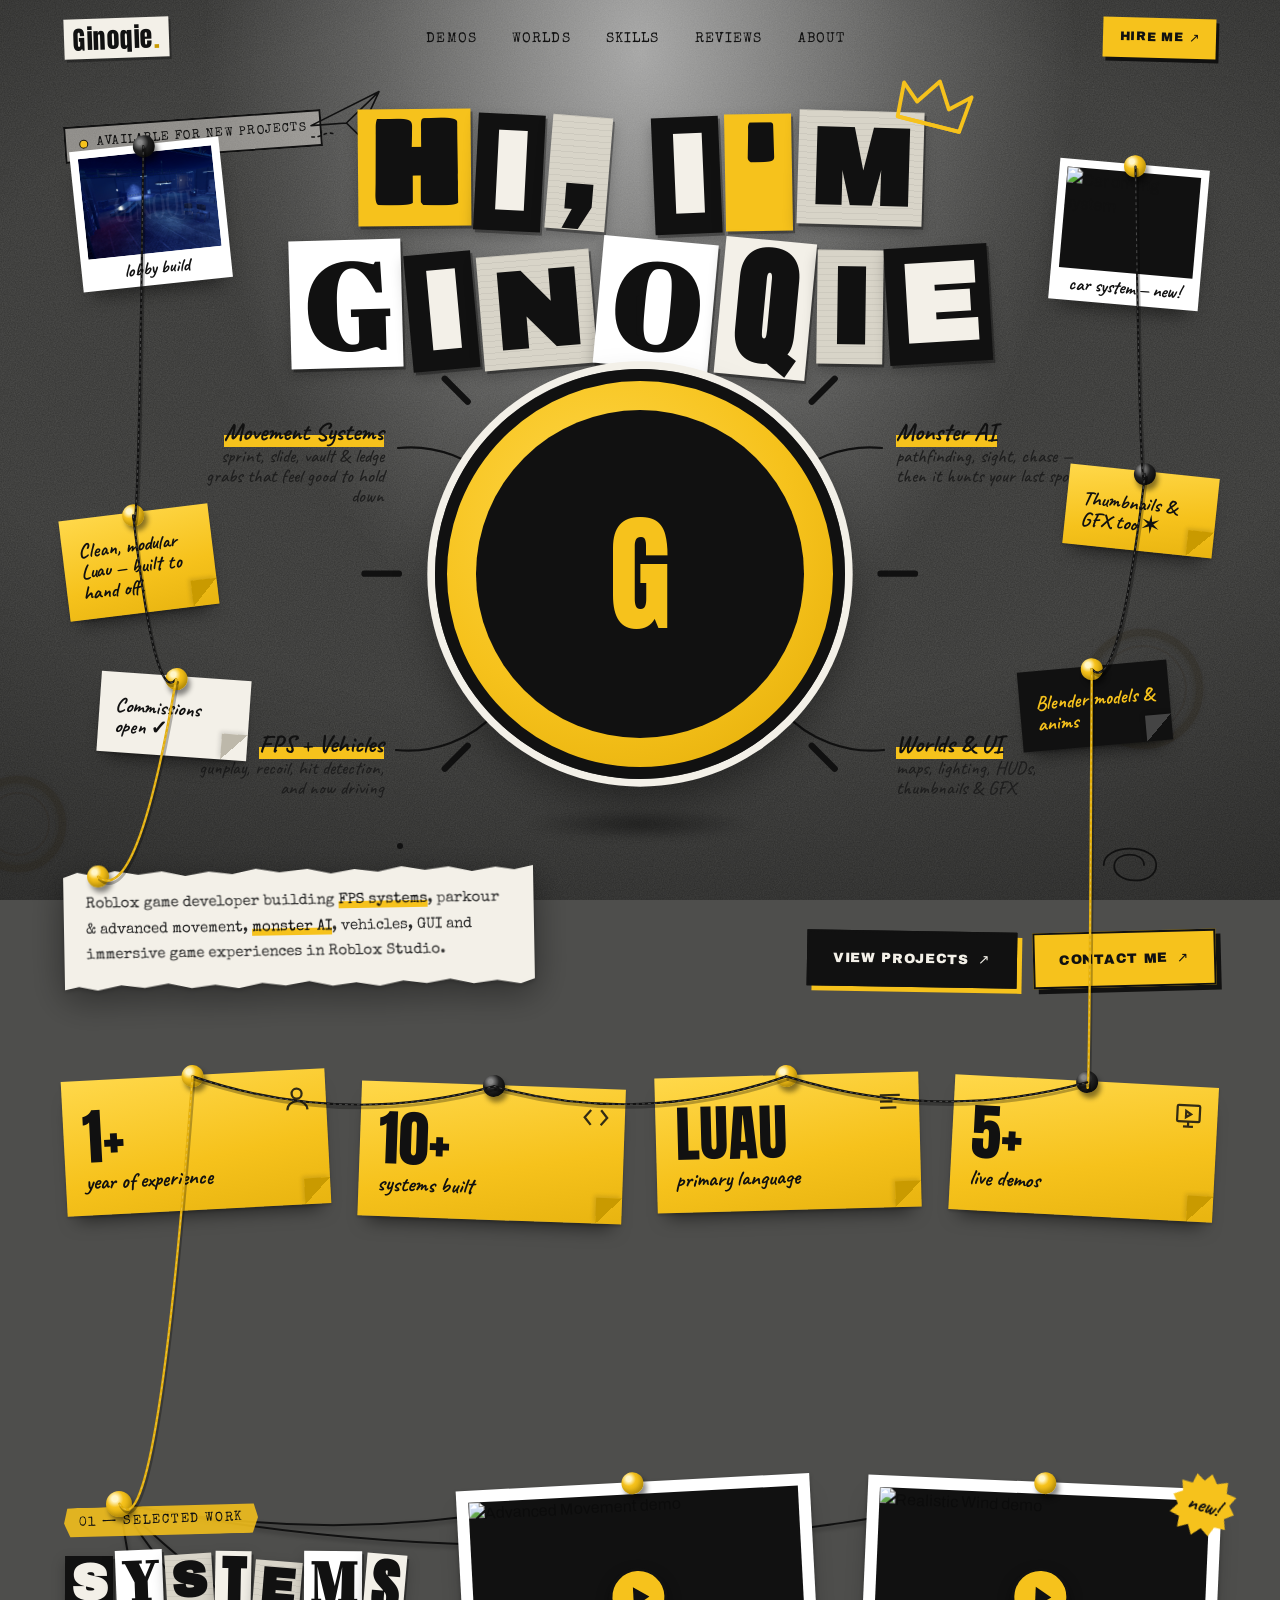
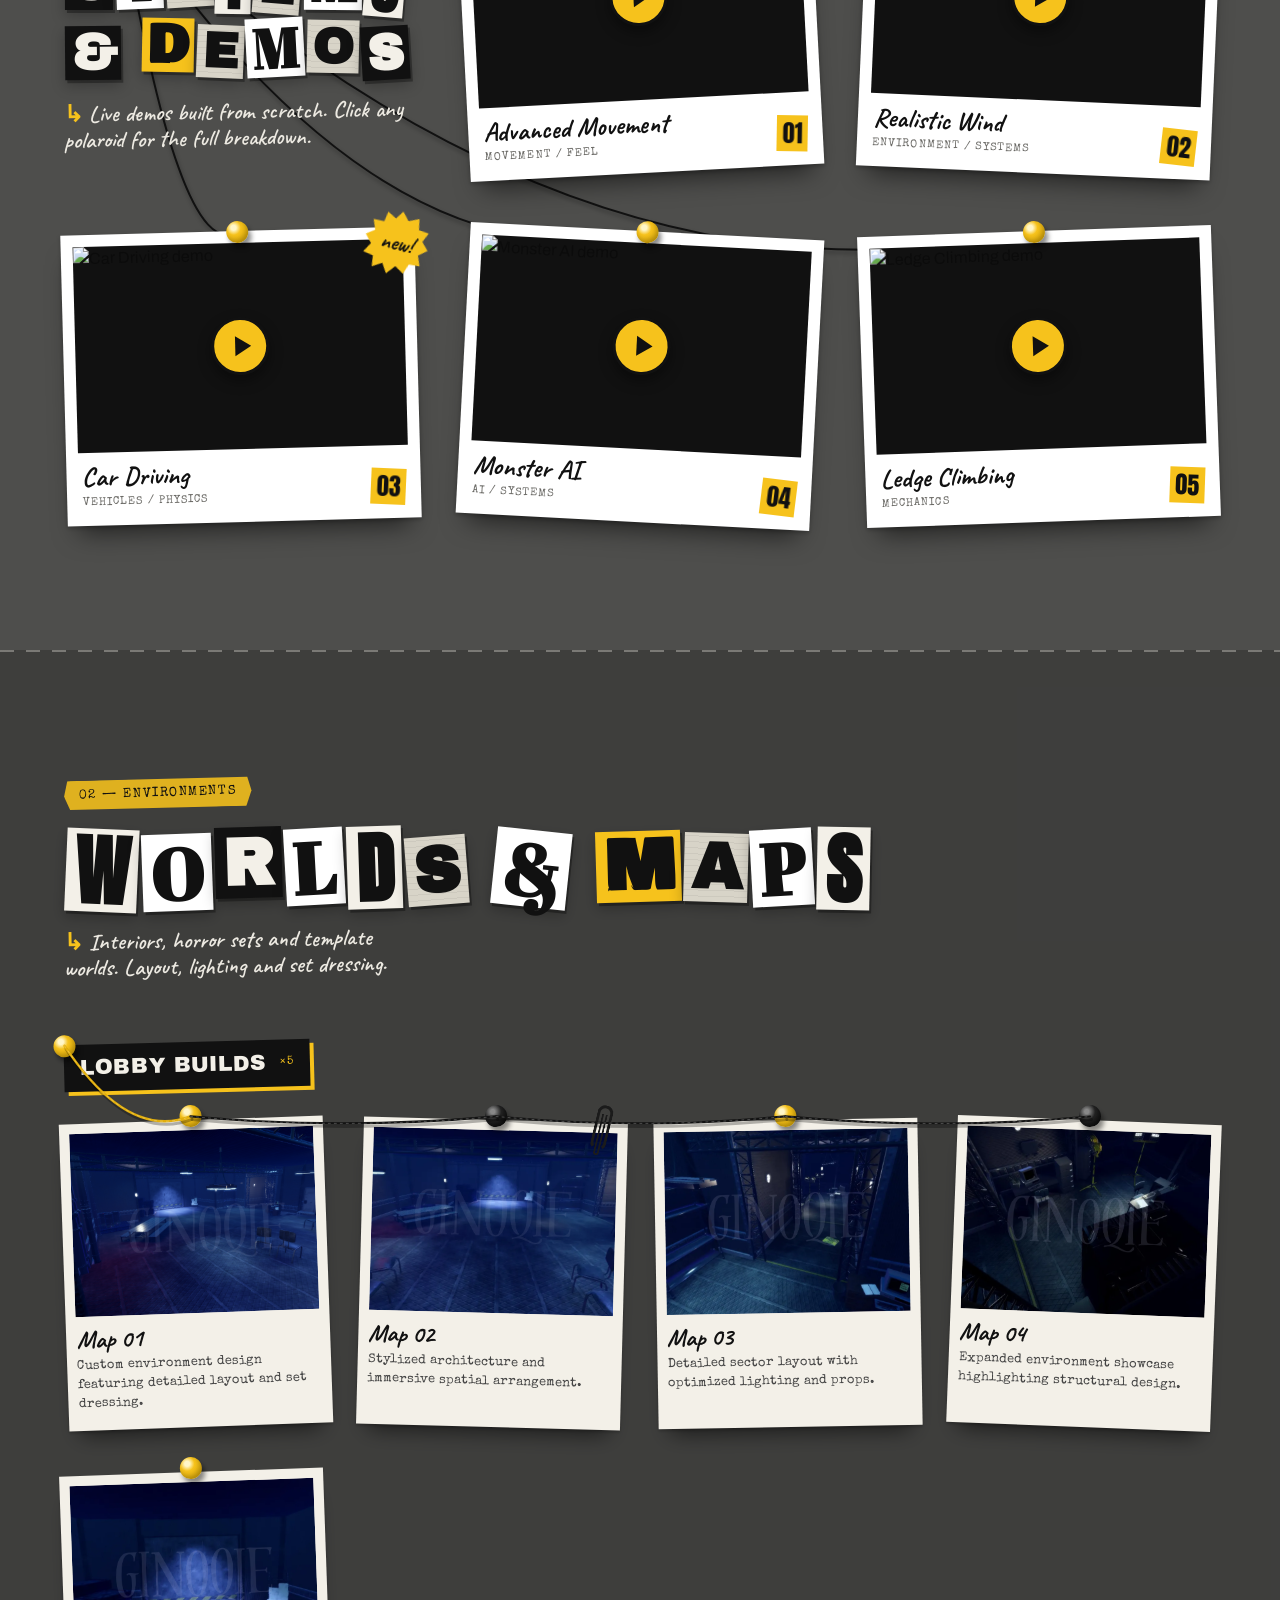
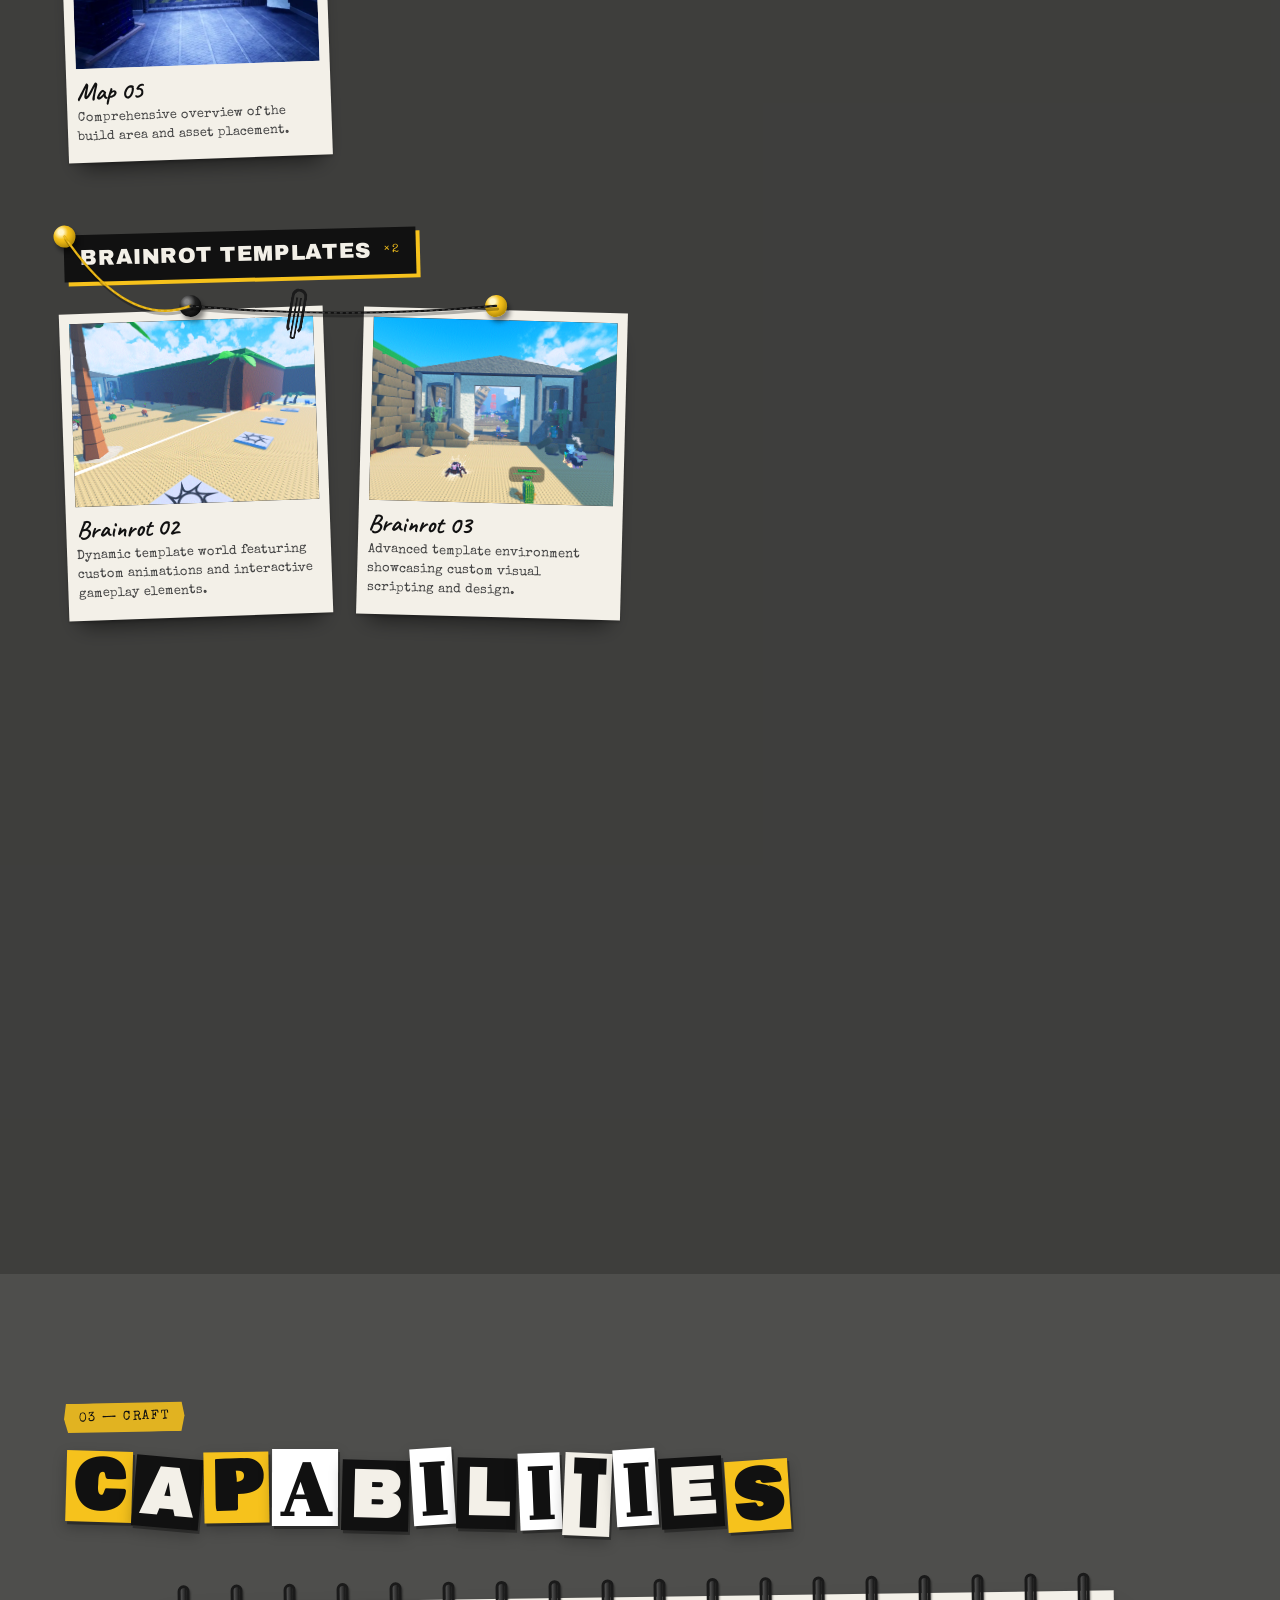
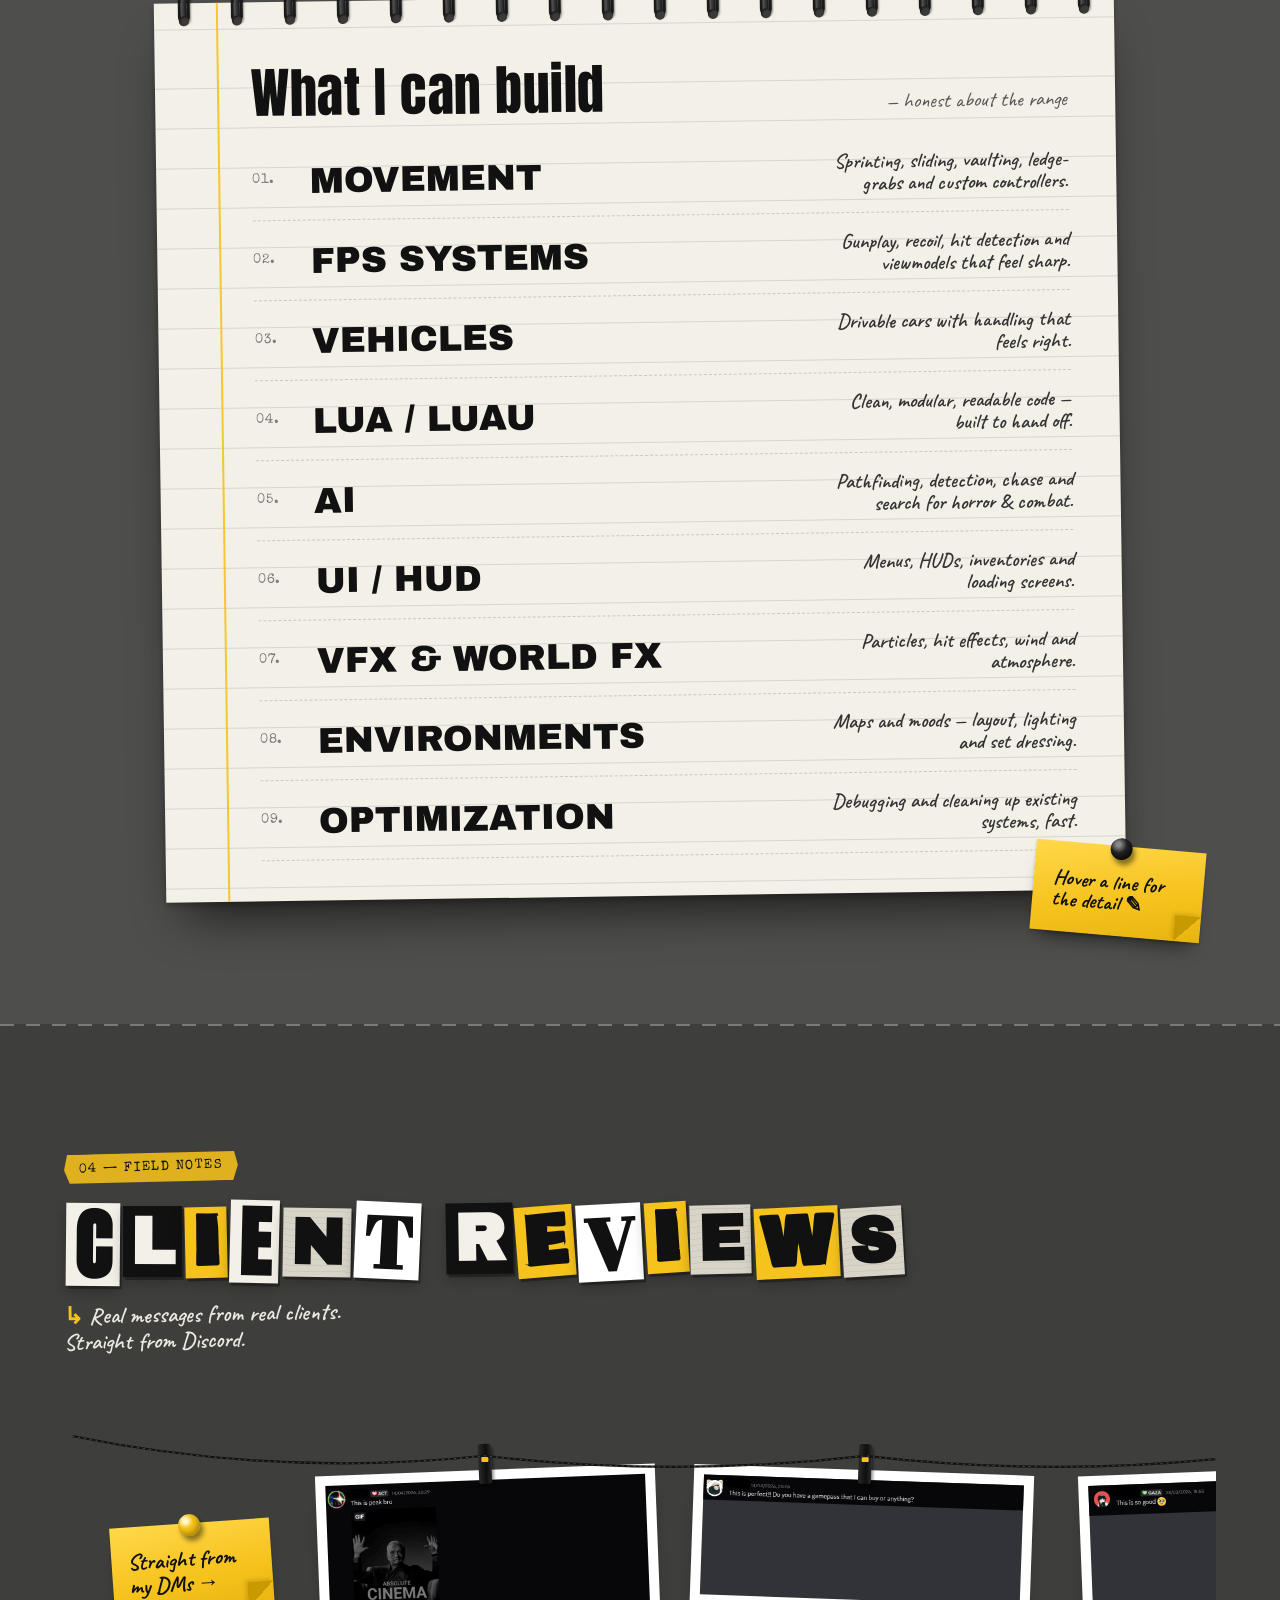
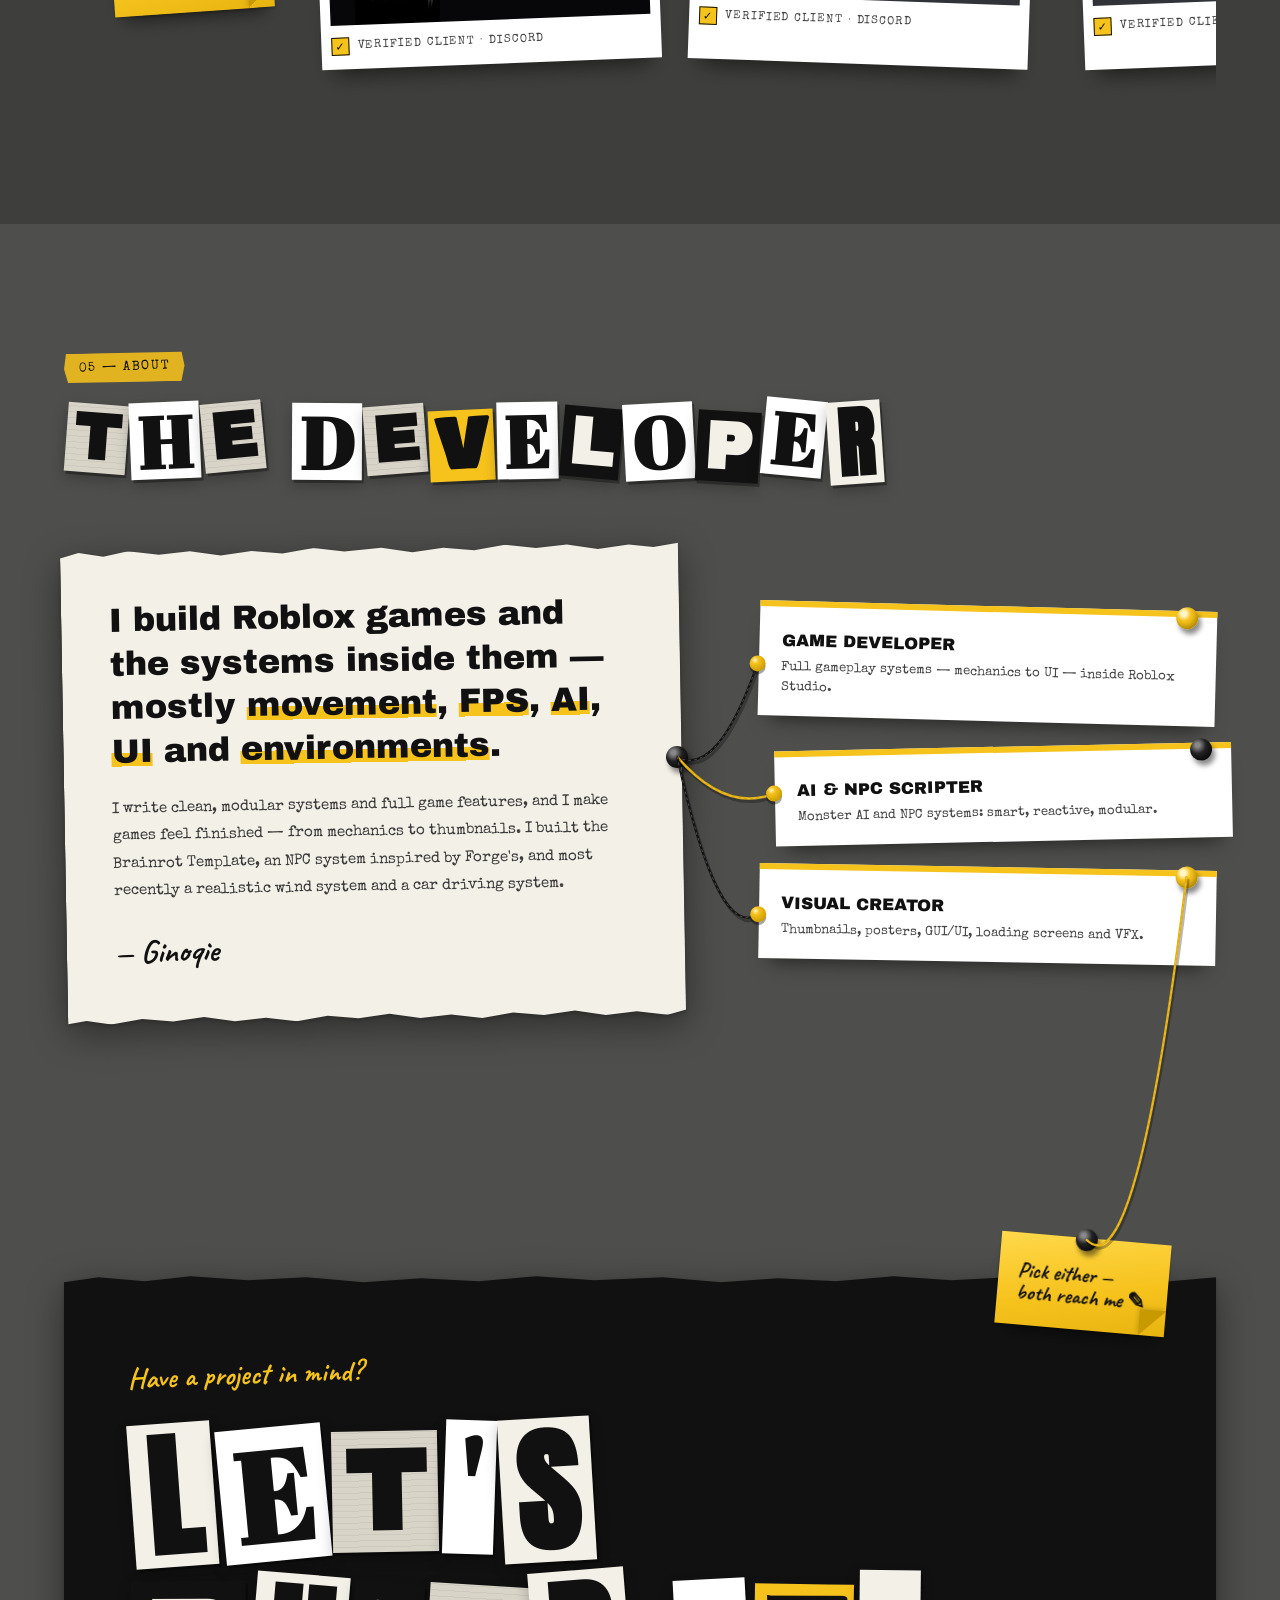
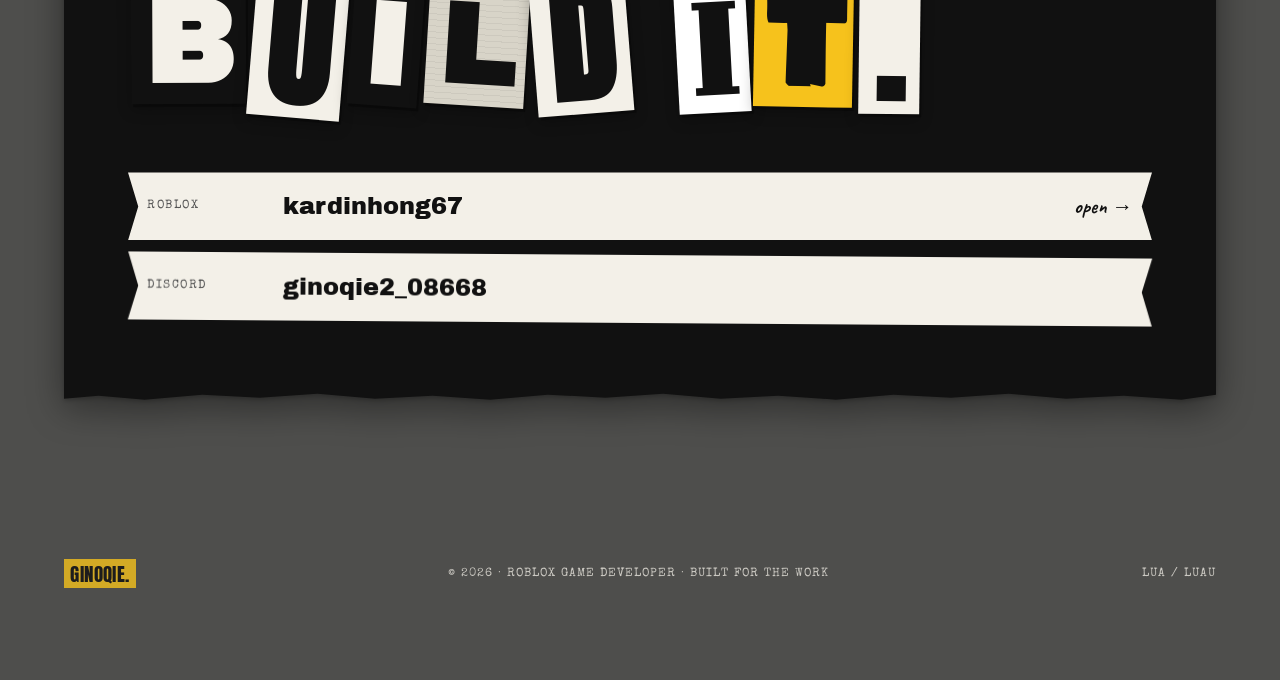
==== commit f55db5ed: "Update index.html" ====
--- a/index.html
+++ b/index.html
@@ -853,7 +853,6 @@
 headImg.onerror=nextHead;
 nextHead();
 
-const SPIN_DEG_PER_SEC=60; // one full turn every 6 seconds — raise to spin faster
 (function headFollow(){
   const wrap=document.getElementById('headWrap'), shadow=document.getElementById('headShadow');
   const reduce=matchMedia('(prefers-reduced-motion:reduce)').matches;
@@ -876,7 +875,7 @@
       }
       cx+=(tx-cx)*.09; cy+=(ty-cy)*.09;
       const t=now/1000, bob=reduce?0:Math.sin(t*1.3)*16;                 // floating
-      const spin=(reduce||headStage.classList.contains('is-anim'))?0:(t*SPIN_DEG_PER_SEC)%360; // animated idle doesn't spin                         // continuous spin
+      const spin=0; // no spin — flat pictures look wrong edge-on; the animated idle brings it to life                         // continuous spin
       wrap.style.transform=`translate3d(0,${bob.toFixed(2)}px,0) rotateY(${spin.toFixed(2)}deg)`;
       const lift=(bob+16)/32, edge=Math.abs(Math.cos(spin*Math.PI/180));   // shadow narrows when side-on
       shadow.style.transform=`scale(${((1.05-lift*.3)*(.55+.45*edge)).toFixed(3)},1)`;
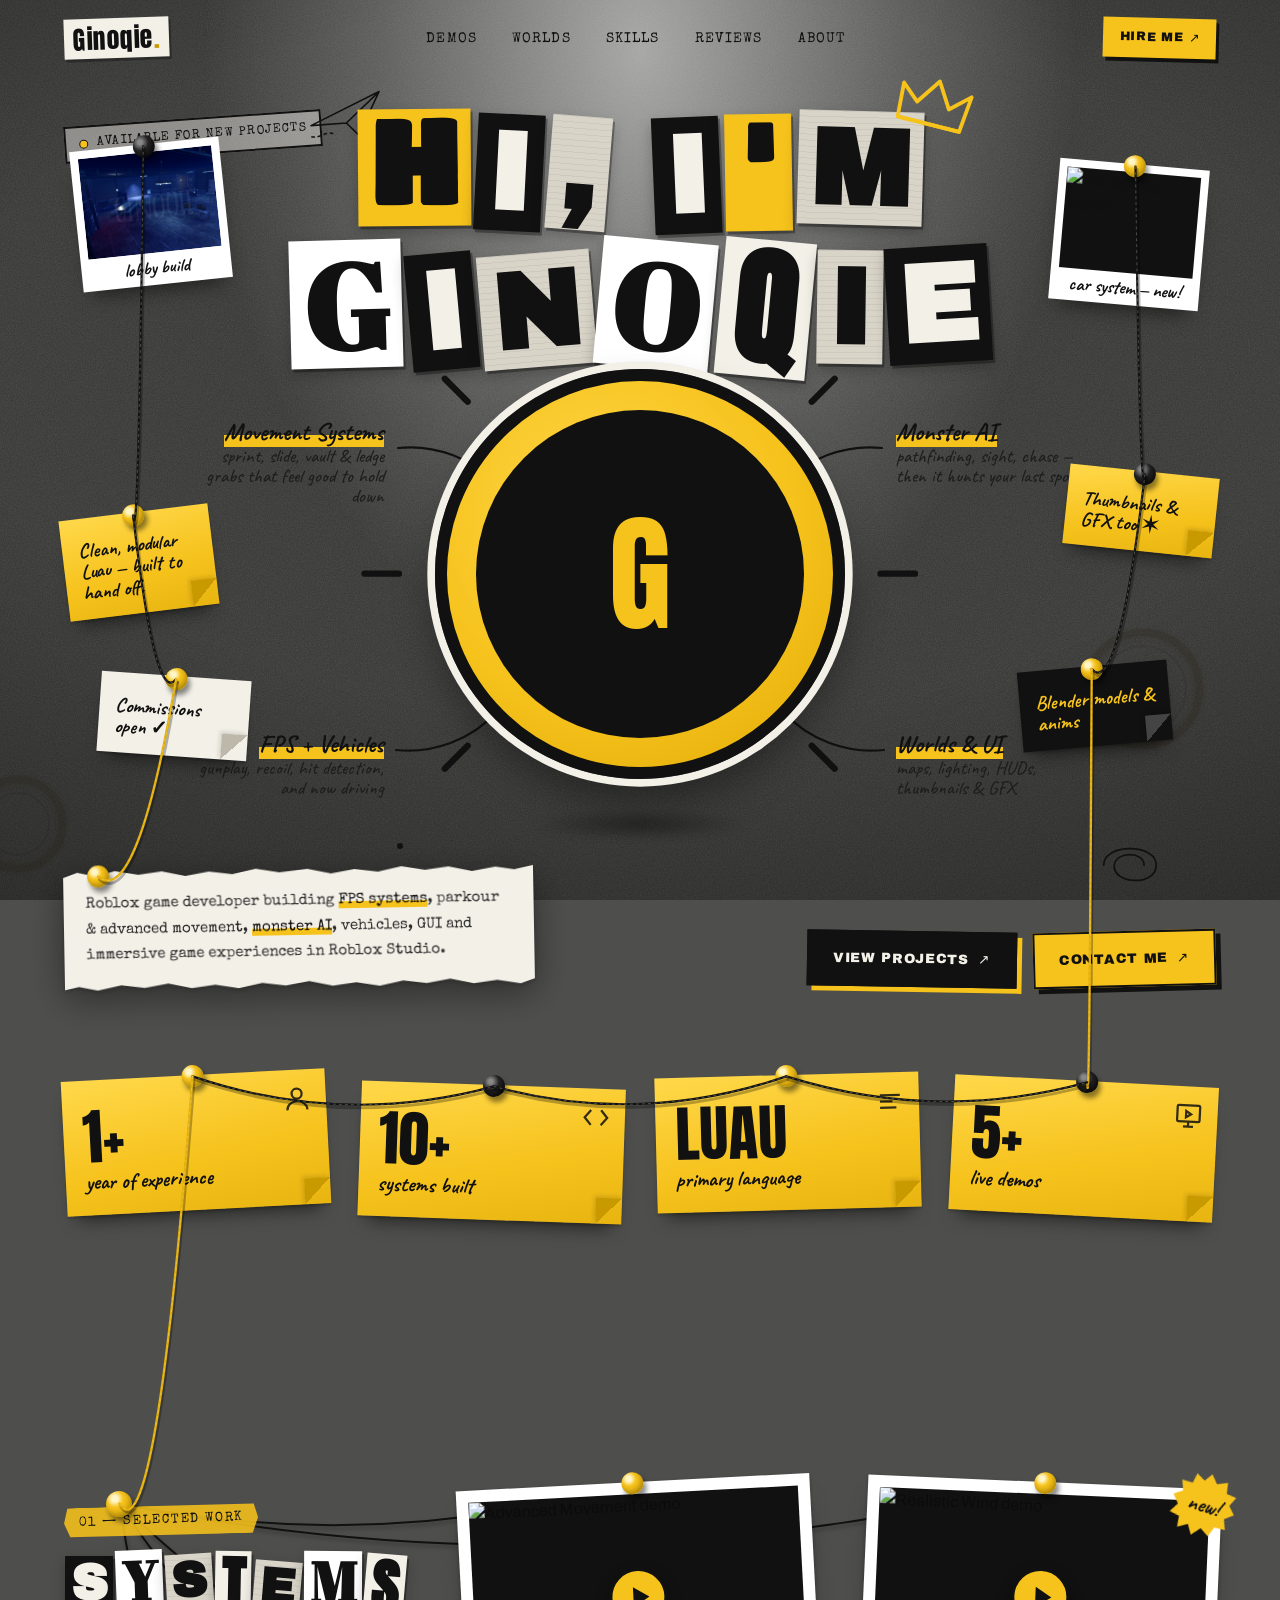
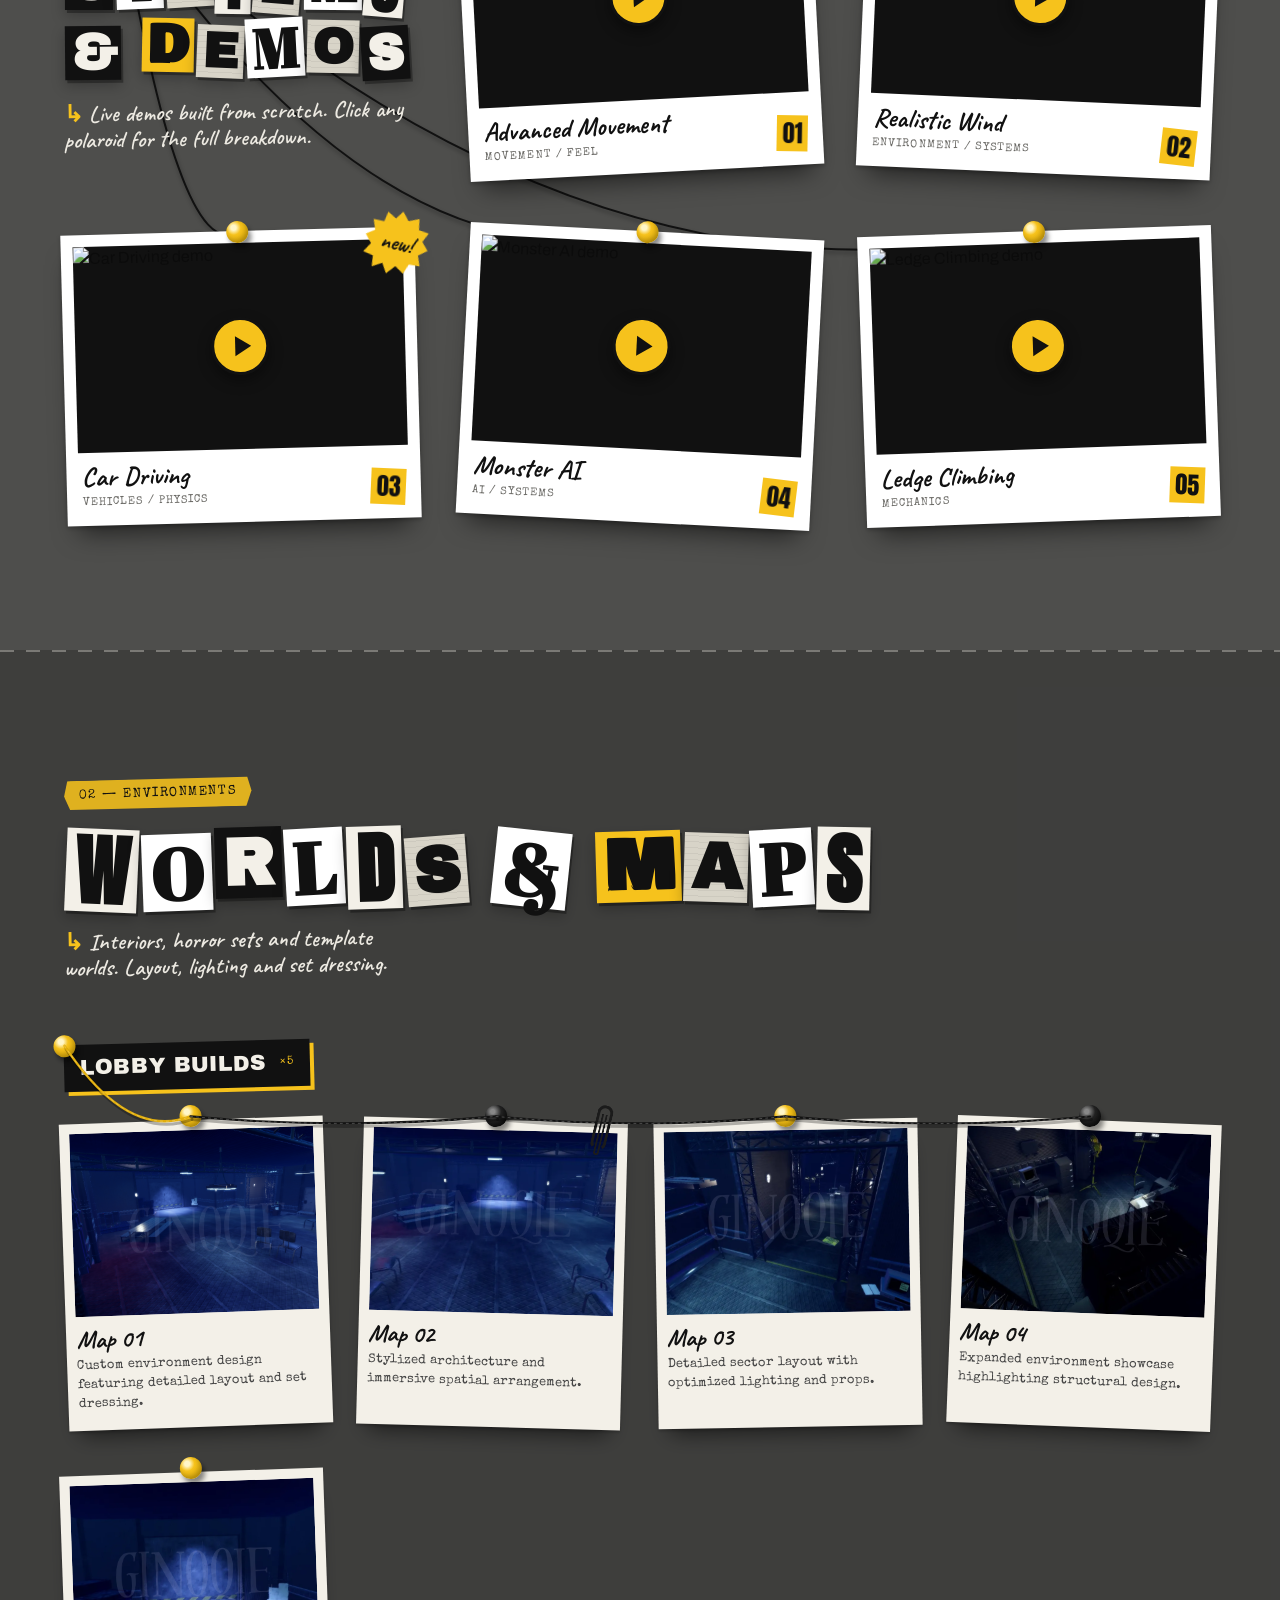
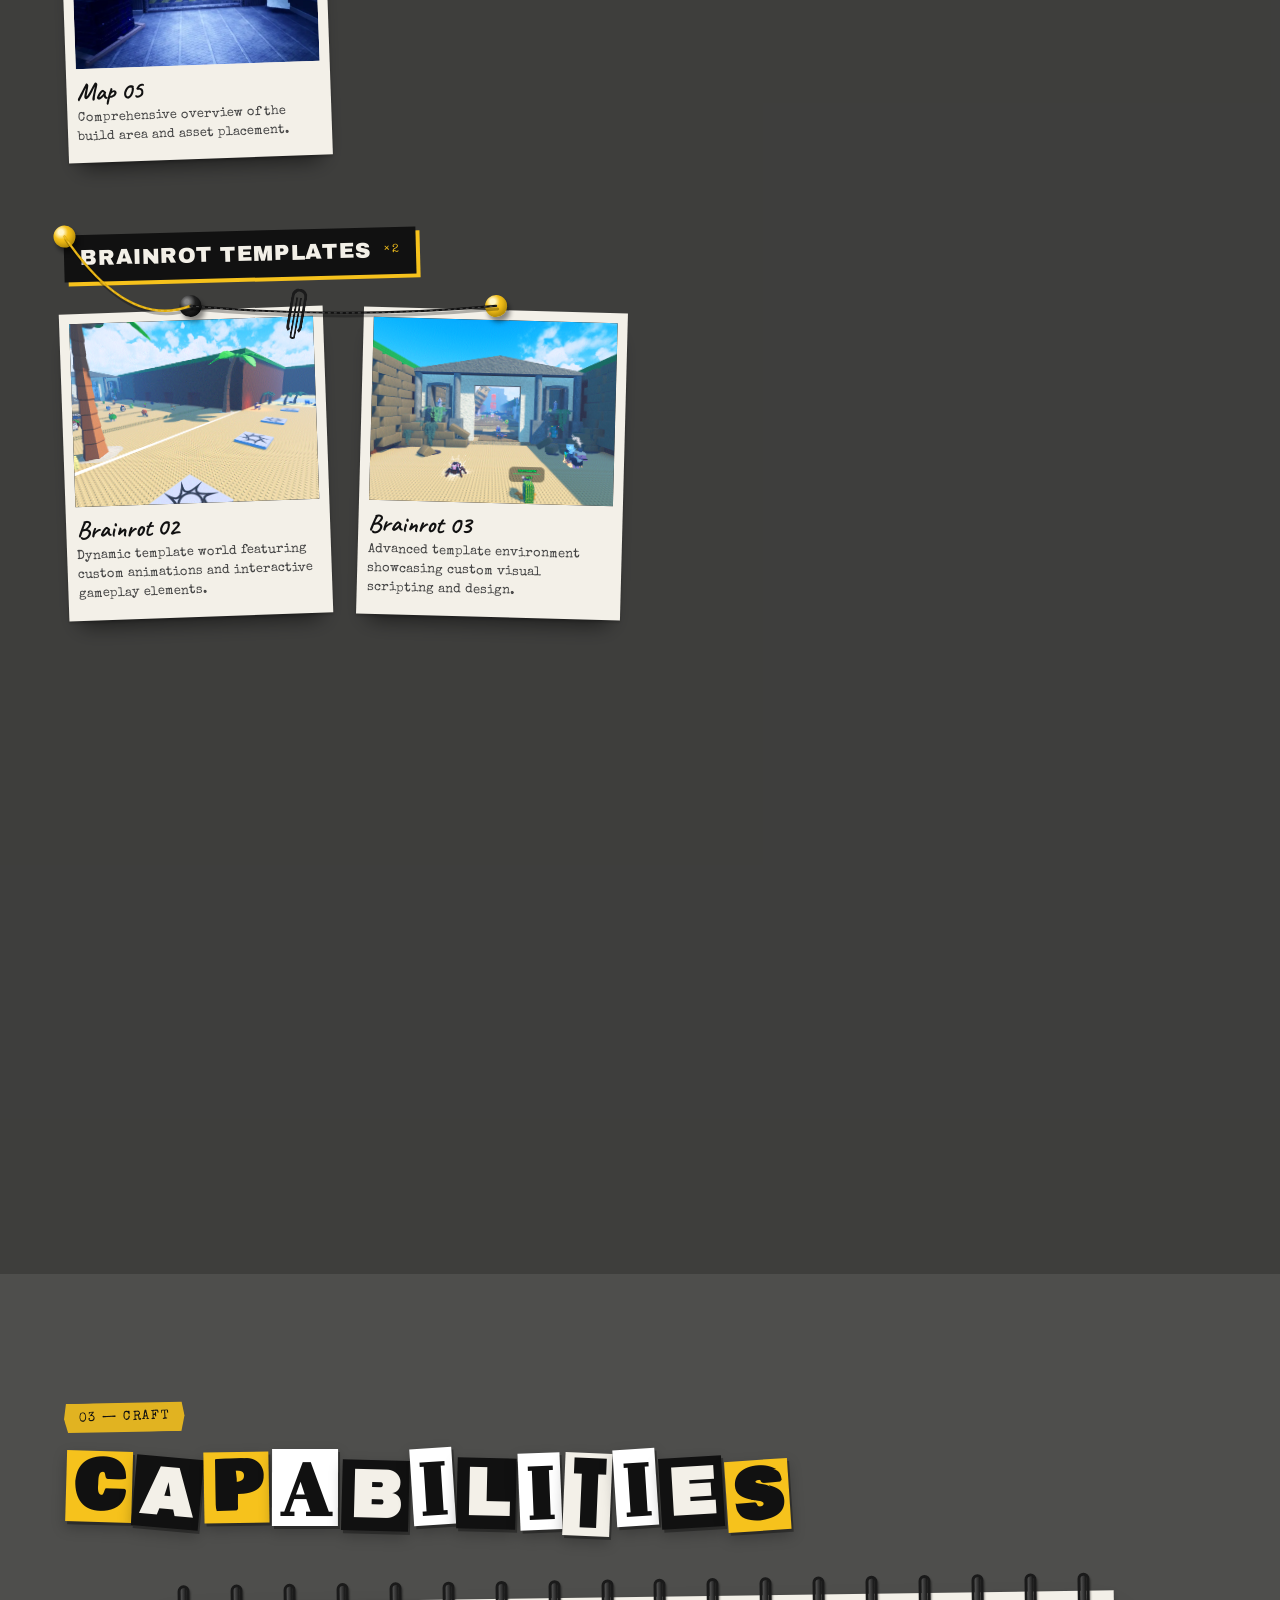
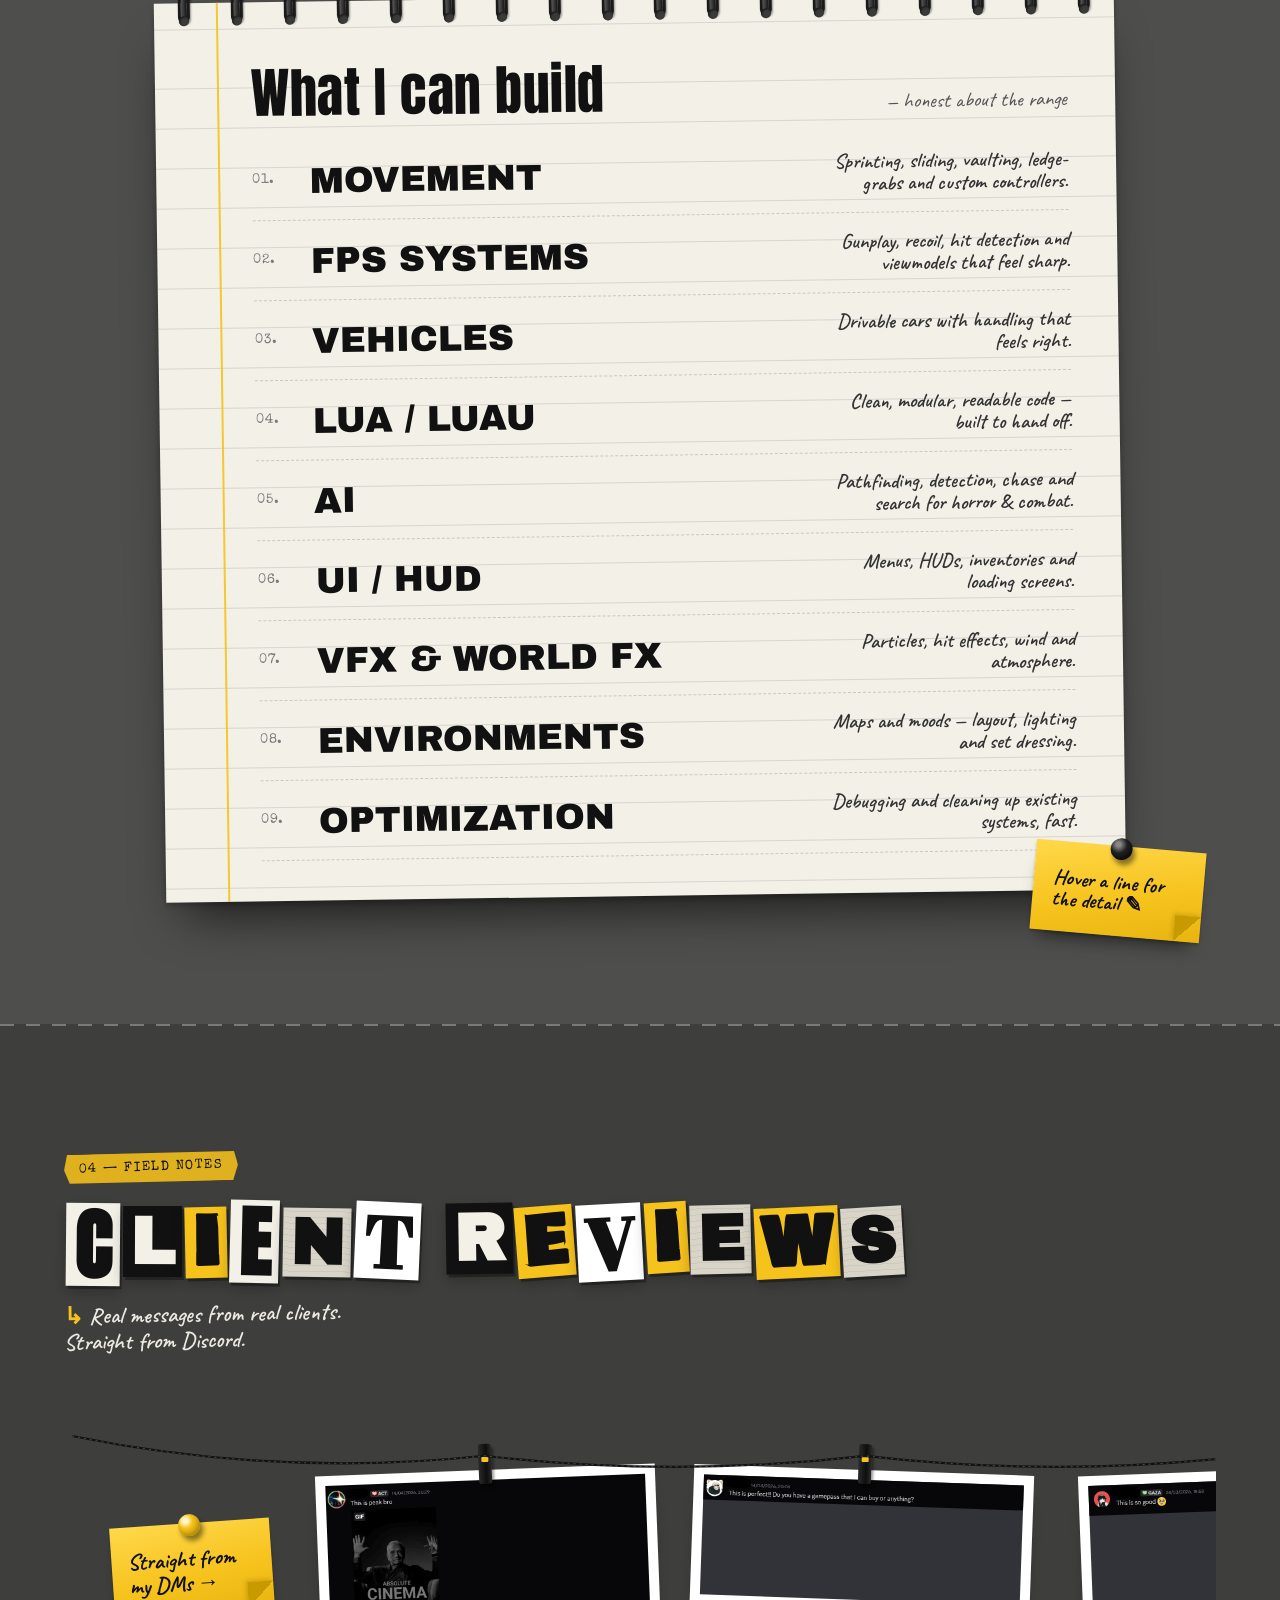
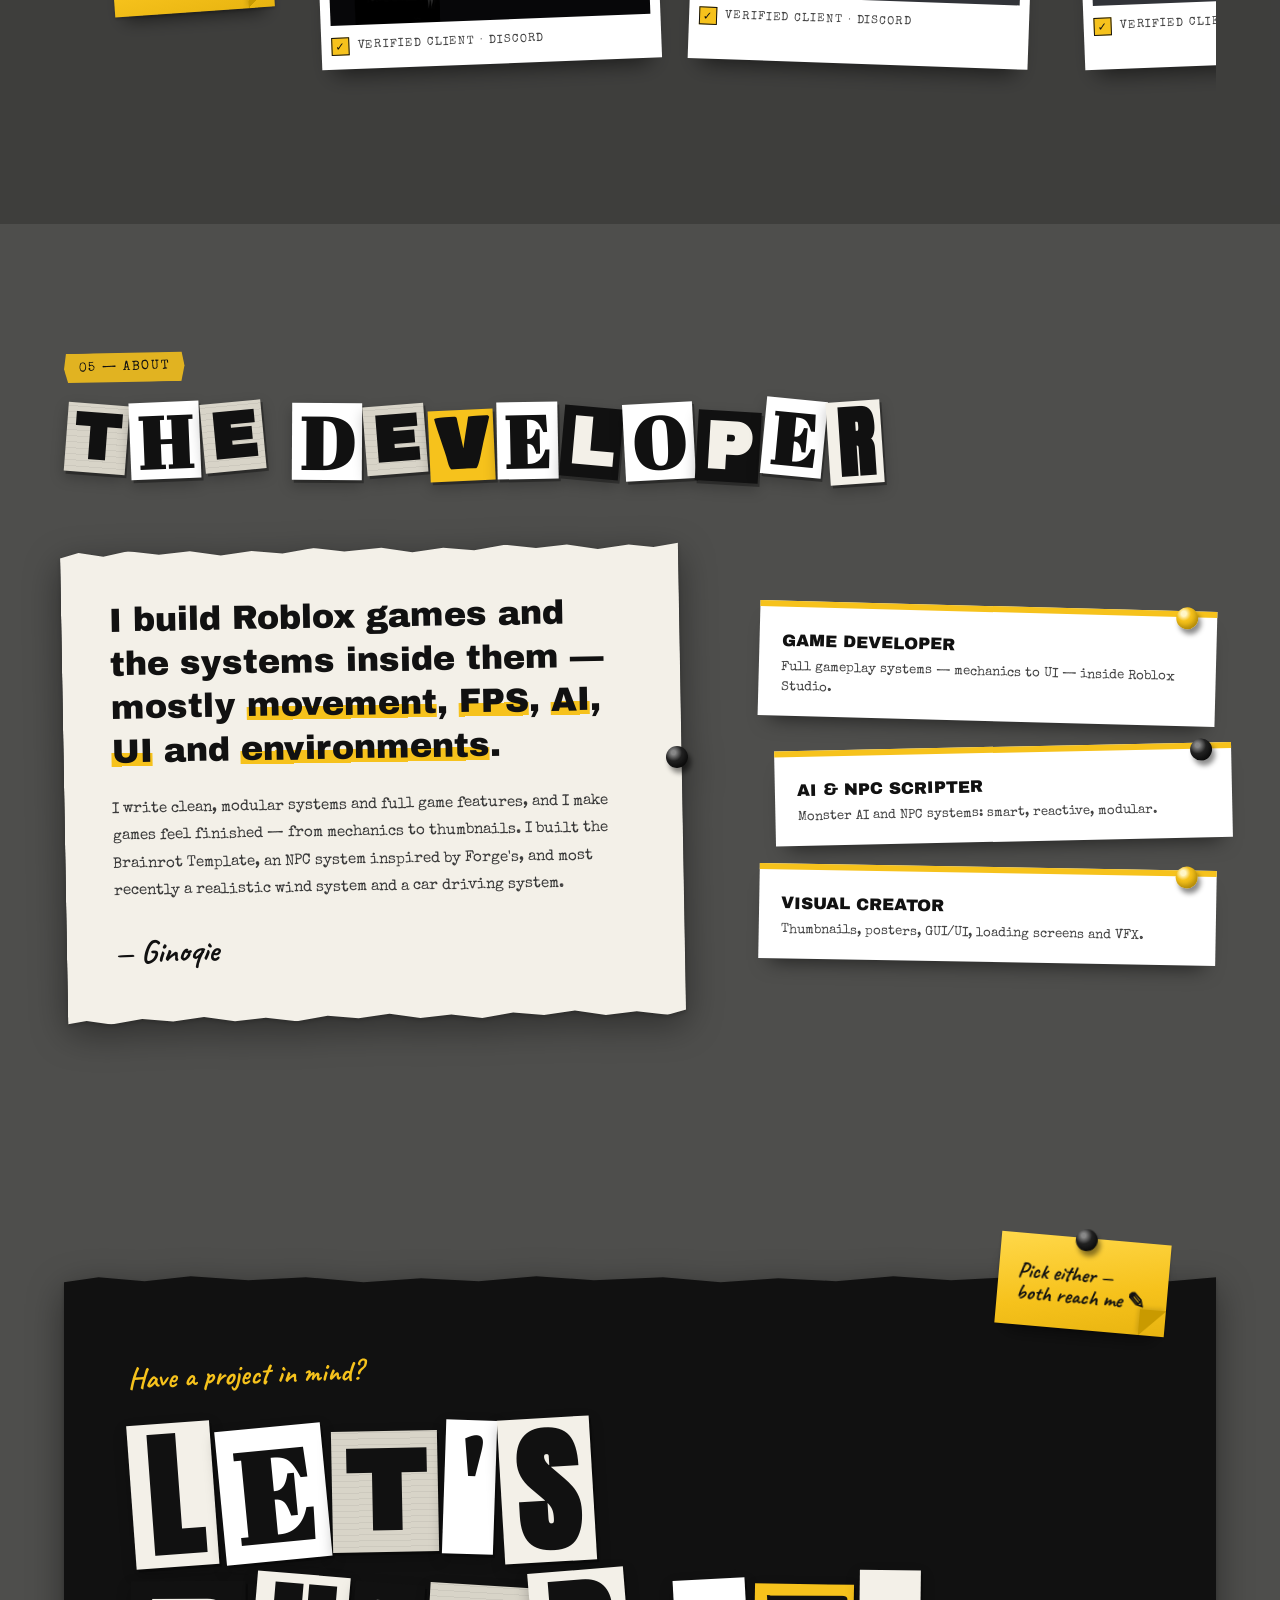
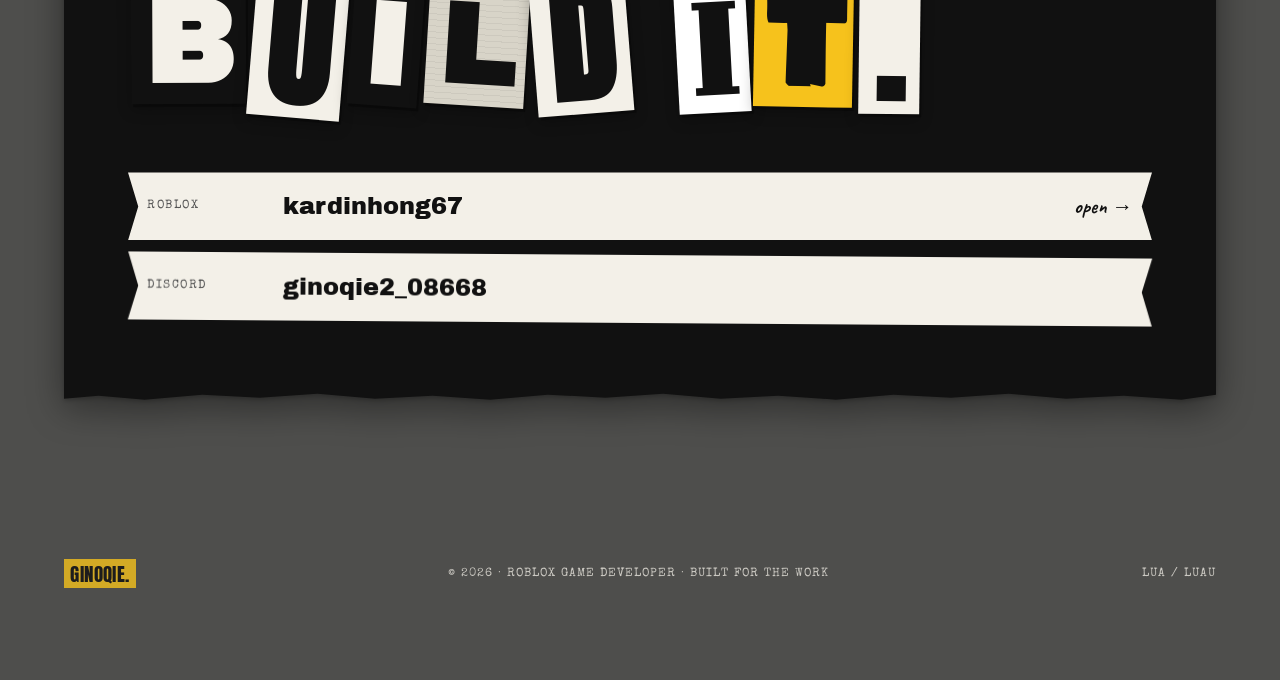
==== commit 446bd072: "Update index.html" ====
--- a/index.html
+++ b/index.html
@@ -825,9 +825,8 @@
 const ROBLOX_ID=4057144006;
 const headImg=document.getElementById('headImg'), headStage=document.getElementById('headStage');
 const CACHED_HEAD='https://t5.rbxcdn.com/30DAY-AvatarHeadshot-3C776EE14E0A3CD0FB0C033B9EE4701E-Png';
-// Load order: avatar.webp (your animated idle) → avatar.png in your repo → live full-body render → head.png → live headshot → cached headshot → "G"
+// Load order: avatar.png in your repo → live full-body render → head.png → live headshot → cached headshot → "G"
 const steps=[
-  ()=>Promise.resolve('avatar.webp'),
   ()=>Promise.resolve('avatar.png'),
   ()=>liveThumb('avatar'),
   ()=>Promise.resolve('head.png'),
@@ -848,7 +847,7 @@
 function nextHead(){
   if(step>=steps.length){ headStage.classList.add('noimg'); return; }
   const i=step++;
-  steps[i]().then(src=>{ headStage.classList.toggle('is-anim',i===0); headStage.classList.toggle('is-head',i>=3); headImg.src=src; }).catch(nextHead);
+  steps[i]().then(src=>{ headStage.classList.toggle('is-head',i>=2); headImg.src=src; }).catch(nextHead);
 }
 headImg.onerror=nextHead;
 nextHead();
@@ -874,7 +873,7 @@
         const t=now/1000; tx=Math.sin(t*.55)*.45; ty=Math.sin(t*.9)*.18;
       }
       cx+=(tx-cx)*.09; cy+=(ty-cy)*.09;
-      const t=now/1000, bob=reduce?0:Math.sin(t*1.3)*16;                 // floating
+      const bob=0;                                                         // static — no float
       const spin=0; // no spin — flat pictures look wrong edge-on; the animated idle brings it to life                         // continuous spin
       wrap.style.transform=`translate3d(0,${bob.toFixed(2)}px,0) rotateY(${spin.toFixed(2)}deg)`;
       const lift=(bob+16)/32, edge=Math.abs(Math.cos(spin*Math.PI/180));   // shadow narrows when side-on
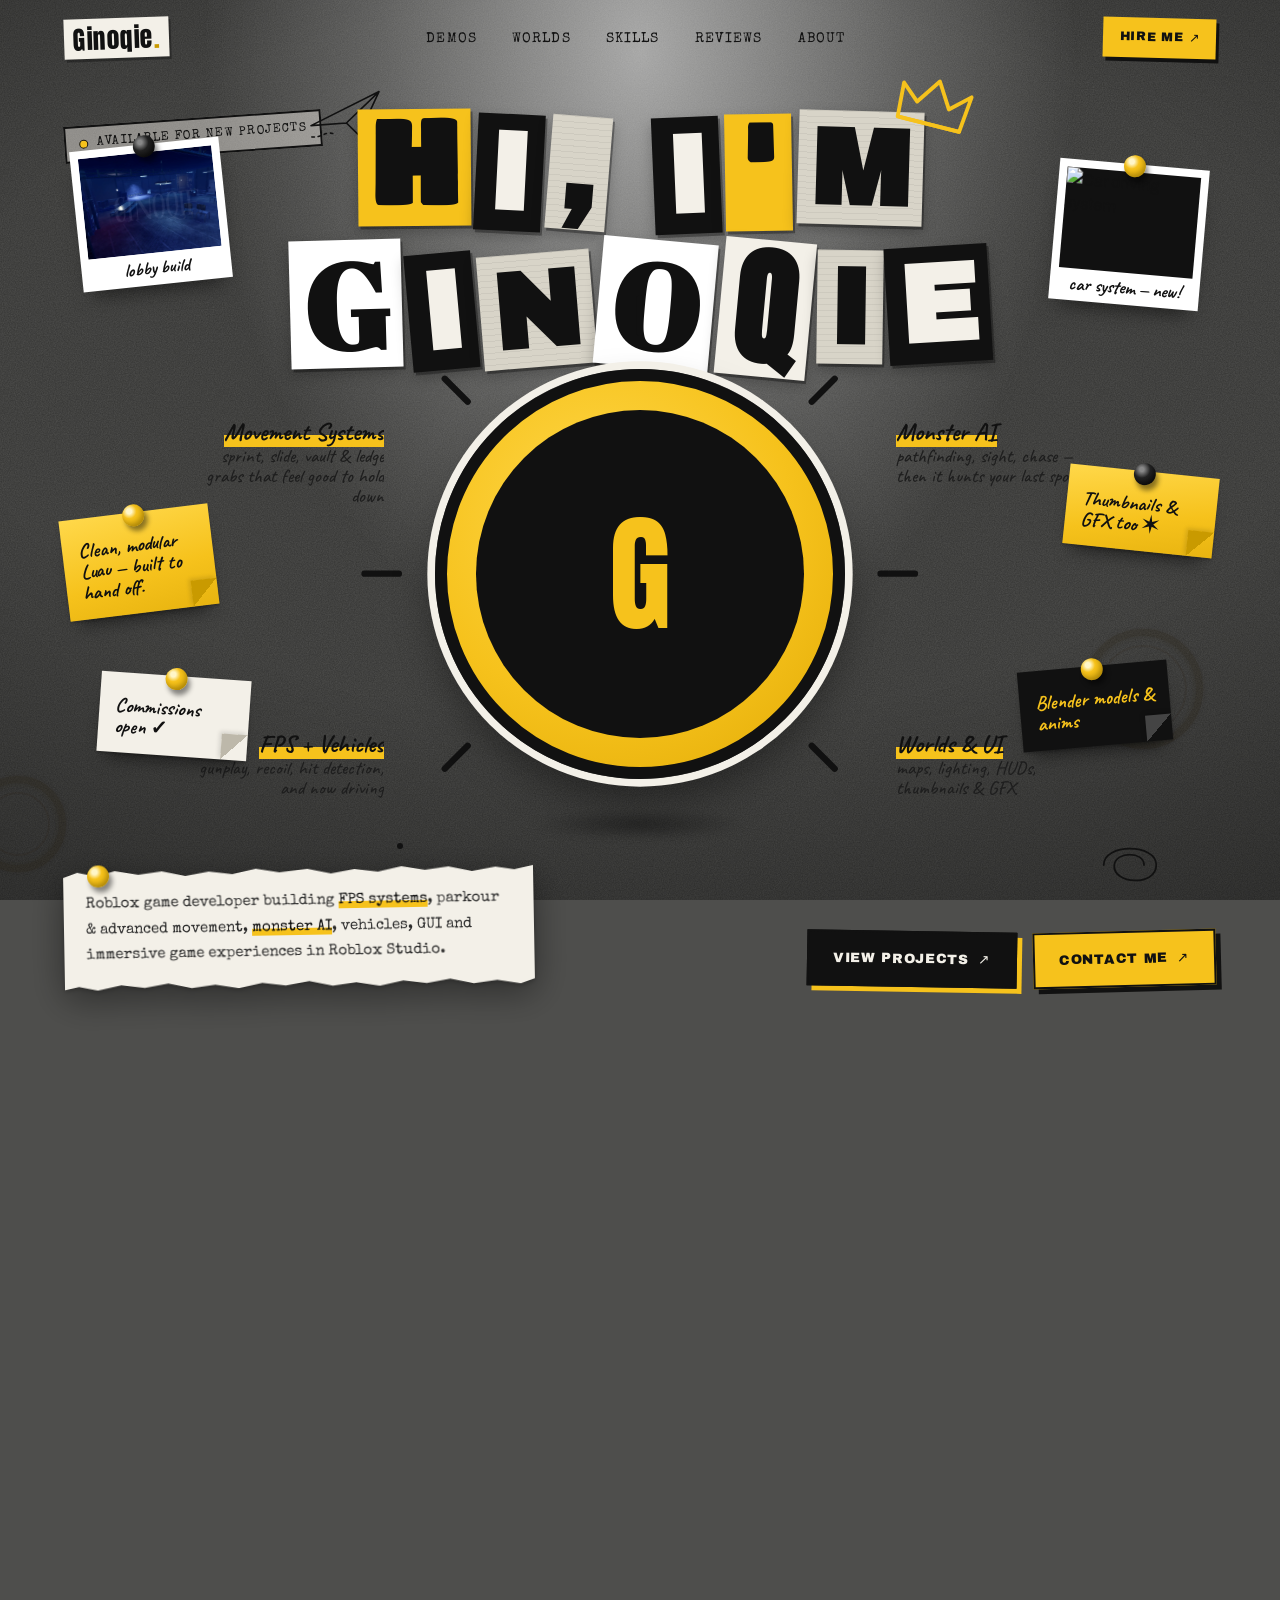
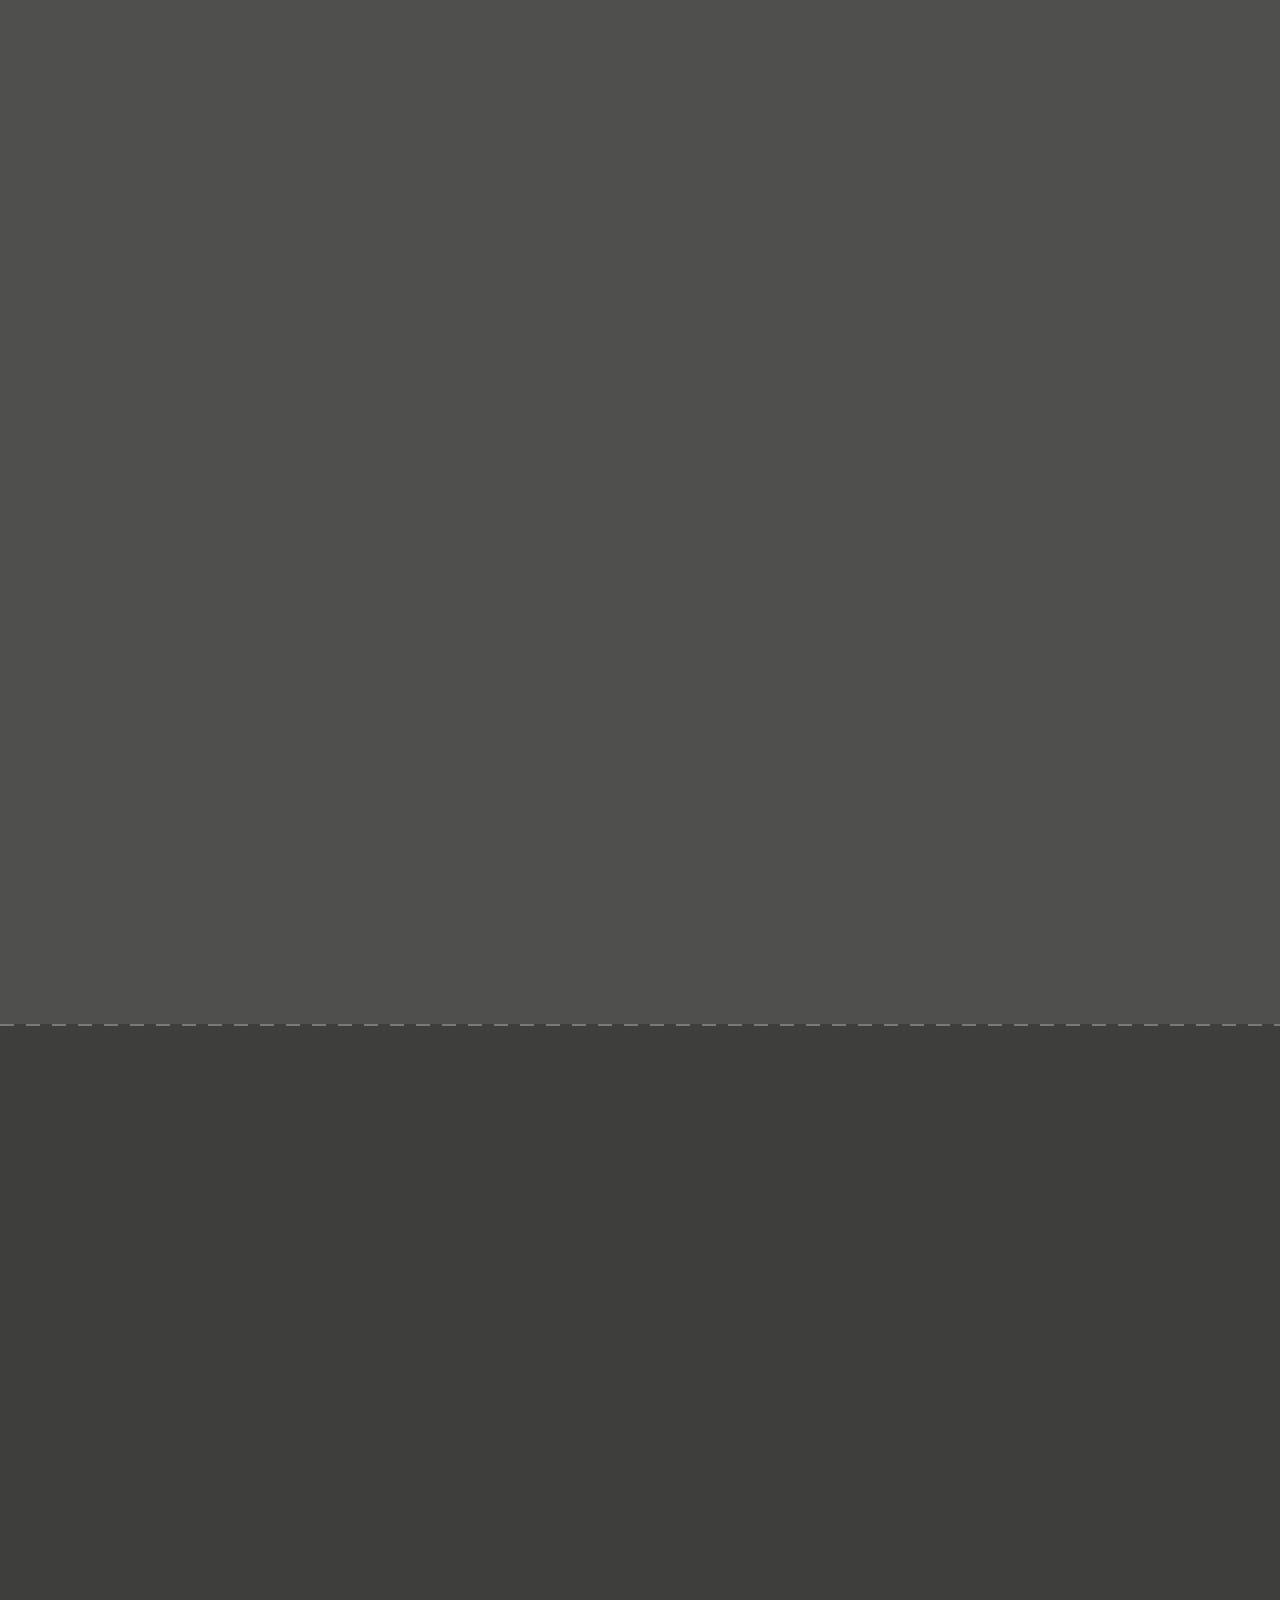
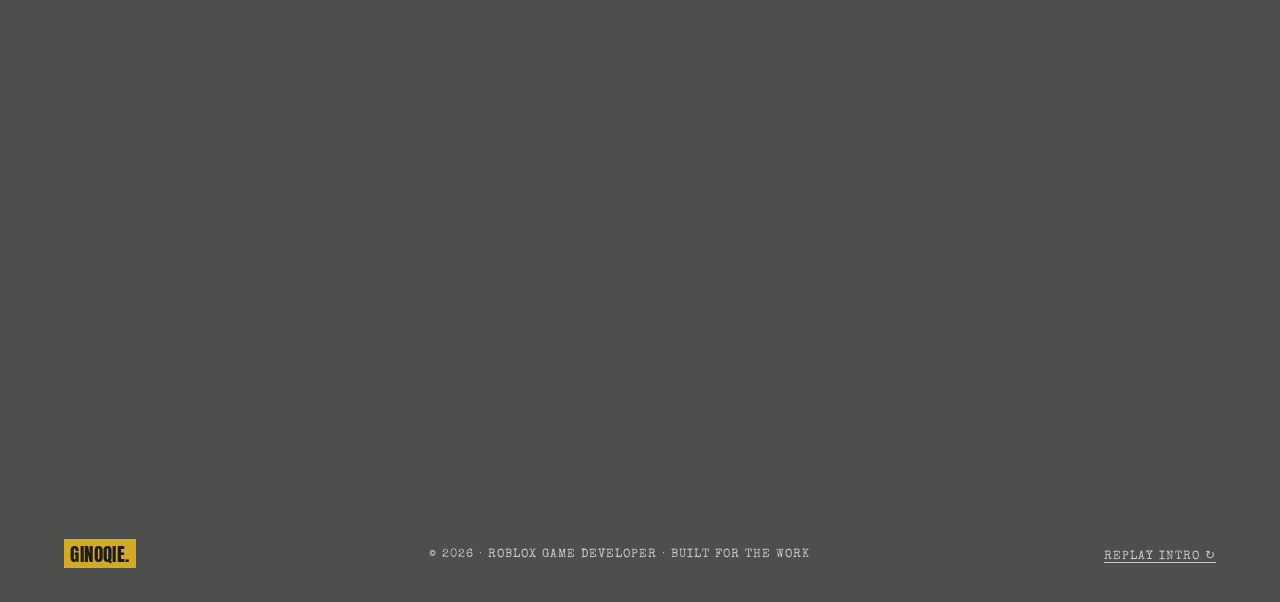
==== commit 452fbe0c: "New portfolio: roller-shutter intro with 3D avatar, site assembles itself Keeps the scrapbook site a" ====
--- a/index.html
+++ b/index.html
@@ -1,1102 +1,304 @@
-<!DOCTYPE html>
-<html lang="en">
-<head>
-<meta charset="UTF-8" />
-<meta name="viewport" content="width=device-width, initial-scale=1.0" />
-<title>Ginoqie — Roblox Game Developer</title>
-<meta name="description" content="Ginoqie — Roblox game developer building FPS systems, movement, monster AI, vehicles, UI and immersive environments in Roblox Studio." />
-<link rel="preconnect" href="https://fonts.googleapis.com" />
-<link rel="preconnect" href="https://fonts.gstatic.com" crossorigin />
-<link href="https://fonts.googleapis.com/css2?family=Anton&family=Archivo+Black&family=Archivo:wght@400;500;600;700&family=Bowlby+One&family=Abril+Fatface&family=Caveat:wght@500;700&family=Special+Elite&display=swap" rel="stylesheet" />
-<style>
-  *,*::before,*::after{ box-sizing:border-box; margin:0; padding:0; }
-
-  :root{
-    --ink:#111111;
-    --ink-2:#2a2a2a;
-    --paper:#F3F0E8;
-    --paper-2:#E6E2D6;
-    --white:#FFFFFF;
-    --yellow:#F6C21C;
-    --yellow-2:#FFD84A;
-    --yellow-deep:#C99A00;
-    --concrete:#4E4E4C;
-    --concrete-2:#3A3A39;
-    --concrete-3:#2A2A29;
-    --chalk:#ECE9E1;
-    --muted:#6B6A66;
-
-    --cut:'Anton',Impact,sans-serif;
-    --blk:'Archivo Black',Arial Black,sans-serif;
-    --body:'Archivo',system-ui,sans-serif;
-    --type:'Special Elite','Courier New',monospace;
-    --hand:'Caveat','Comic Sans MS',cursive;
-
-    --mx:clamp(1rem,5vw,5rem);
-    --sy:clamp(5rem,10vw,8.5rem);
-
-    --noise:url("data:image/svg+xml,%3Csvg xmlns='http://www.w3.org/2000/svg' width='220' height='220'%3E%3Cfilter id='n'%3E%3CfeTurbulence type='fractalNoise' baseFrequency='.85' numOctaves='3' stitchTiles='stitch'/%3E%3CfeColorMatrix values='0 0 0 0 0 0 0 0 0 0 0 0 0 0 0 0 0 0 .6 0'/%3E%3C/filter%3E%3Crect width='100%25' height='100%25' filter='url(%23n)'/%3E%3C/svg%3E");
-
-    --torn:polygon(0 6px,3% 1px,7% 5px,11% 0,16% 4px,21% 1px,26% 6px,31% 2px,36% 5px,41% 0,46% 4px,52% 1px,57% 6px,62% 2px,67% 5px,72% 0,77% 4px,82% 1px,87% 6px,92% 2px,96% 5px,100% 1px,100% calc(100% - 5px),97% 100%,92% calc(100% - 4px),87% calc(100% - 1px),82% calc(100% - 6px),77% calc(100% - 2px),72% calc(100% - 5px),67% 100%,62% calc(100% - 4px),57% calc(100% - 1px),52% calc(100% - 6px),47% calc(100% - 2px),42% calc(100% - 5px),37% 100%,32% calc(100% - 4px),27% calc(100% - 1px),22% calc(100% - 6px),17% calc(100% - 2px),12% calc(100% - 5px),7% 100%,3% calc(100% - 4px),0 calc(100% - 1px));
-  }
-
-  html{ scroll-behavior:smooth; }
-  body{
-    font-family:var(--body);
-    background:var(--concrete);
-    color:var(--ink);
-    overflow-x:hidden;
-    line-height:1.5;
-    -webkit-font-smoothing:antialiased;
-  }
-  /* concrete grain + vignette */
-  body::before{
-    content:''; position:fixed; inset:0; z-index:0; pointer-events:none;
-    background-image:var(--noise); opacity:.55; mix-blend-mode:multiply;
-  }
-  body::after{
-    content:''; position:fixed; inset:0; z-index:0; pointer-events:none;
-    background:radial-gradient(ellipse 120% 90% at 50% 40%,transparent 45%,rgba(0,0,0,.45) 100%);
-  }
-  a{ color:inherit; text-decoration:none; }
-  img{ display:block; }
-
-  /* ================= SHARED SCRAPBOOK PIECES ================= */
-
-  /* ransom-note cut-out letters */
-  .ransom{ display:flex; flex-direction:column; align-items:center; gap:.08em; line-height:1; }
-  .ransom.left{ align-items:flex-start; }
-  .r-line{ display:flex; flex-wrap:wrap; justify-content:center; align-items:center; }
-  .ransom.left .r-line{ justify-content:flex-start; }
-  .r-gap{ display:inline-block; width:.32em; }
-  .r-word{ display:inline-flex; flex-wrap:nowrap; align-items:center; }
-  .tile{
-    display:inline-block; padding:.05em .11em .02em; margin:0 .025em;
-    transform:rotate(var(--r,0deg)) translateY(var(--y,0px));
-    box-shadow:2px 3px 0 rgba(0,0,0,.32), 0 6px 14px rgba(0,0,0,.25);
-    line-height:1; text-transform:uppercase;
-  }
-  .t-white { background:var(--paper); color:var(--ink); font-family:var(--cut); font-size:1.05em; }
-  .t-black { background:var(--ink); color:var(--paper); font-family:var(--blk); font-size:.9em; }
-  .t-yellow{ background:var(--yellow); color:var(--ink); font-family:'Bowlby One',var(--blk); font-size:.9em; }
-  .t-news  { background:#D8D4C8 repeating-linear-gradient(0deg,transparent 0 5px,rgba(0,0,0,.05) 5px 6px); color:var(--ink); font-family:var(--blk); font-size:.88em; }
-  .t-serif { background:var(--white); color:var(--ink); font-family:'Abril Fatface',serif; font-size:.98em; }
-
-  /* pushpin */
-  .pin{
-    position:absolute; width:22px; height:22px; border-radius:50%; z-index:7;
-    background:radial-gradient(circle at 34% 30%,#FFF6C8 0 12%,var(--yellow) 34%,var(--yellow-deep) 100%);
-    box-shadow:3px 5px 5px rgba(0,0,0,.45), inset -2px -3px 4px rgba(0,0,0,.18);
-  }
-  .pin.dark{ background:radial-gradient(circle at 34% 30%,#888 0 10%,#222 40%,#000 100%); }
-
-  /* masking tape */
-  .tape{
-    position:absolute; width:96px; height:28px; z-index:6;
-    background:rgba(243,240,232,.62); backdrop-filter:blur(1px);
-    box-shadow:0 1px 3px rgba(0,0,0,.18);
-    clip-path:polygon(3% 0,97% 4%,100% 22%,97% 45%,100% 70%,96% 100%,4% 96%,0 75%,3% 50%,0 25%);
-  }
-  .tape.y{ background:rgba(246,194,28,.78); }
-  .tape.k{ background:rgba(17,17,17,.85); }
-
-  /* torn paper */
-  .torn-wrap{ filter:drop-shadow(0 10px 18px rgba(0,0,0,.35)) drop-shadow(0 2px 2px rgba(0,0,0,.25)); }
-  .torn{ clip-path:var(--torn); }
-
-  /* sticky note */
-  .sticky{
-    position:relative; background:linear-gradient(170deg,var(--yellow-2),var(--yellow) 60%,#E8B410);
-    color:var(--ink); padding:1.6rem 1.2rem 1.3rem;
-    box-shadow:0 14px 18px -10px rgba(0,0,0,.55), 0 2px 3px rgba(0,0,0,.2);
-  }
-  .sticky::after{
-    content:''; position:absolute; right:0; bottom:0; width:26px; height:26px;
-    background:linear-gradient(135deg,#C99A00 0 50%,transparent 50%);
-    box-shadow:-2px -2px 4px rgba(0,0,0,.12);
-  }
-
-  .hand{ font-family:var(--hand); }
-  .type{ font-family:var(--type); }
-  .hl{ background:linear-gradient(transparent 55%,var(--yellow) 55% 92%,transparent 92%); padding:0 .1em; }
-
-  /* ================= NAV ================= */
-  nav{
-    position:fixed; top:0; left:0; right:0; z-index:60;
-    display:flex; align-items:center; justify-content:space-between;
-    padding:1.1rem var(--mx);
-    transition:padding .35s ease, background .35s ease, box-shadow .35s ease;
-  }
-  nav.compact{ padding:.65rem var(--mx); background:rgba(17,17,17,.9); backdrop-filter:blur(10px); box-shadow:0 6px 20px rgba(0,0,0,.35); }
-  .brand{ font-family:var(--cut); font-size:1.6rem; letter-spacing:.02em; color:var(--ink); background:var(--paper); padding:.05rem .55rem; transform:rotate(-2deg); box-shadow:2px 3px 0 rgba(0,0,0,.3); }
-  .brand i{ color:var(--yellow-deep); font-style:normal; }
-  .nav-mid{ display:flex; gap:2rem; list-style:none; }
-  .nav-mid a{ font-family:var(--type); font-size:.86rem; letter-spacing:.08em; text-transform:uppercase; color:var(--ink); position:relative; padding:.15rem .1rem; transition:color .25s; }
-  nav.compact .nav-mid a{ color:var(--chalk); }
-  .nav-mid a::after{ content:''; position:absolute; left:-2px; right:-2px; bottom:2px; height:.45em; background:var(--yellow); z-index:-1; transform:scaleX(0); transform-origin:left; transition:transform .3s ease; }
-  .nav-mid a:hover::after,.nav-mid a.active::after{ transform:scaleX(1); }
-  nav.compact .nav-mid a:hover{ color:var(--ink); }
-  .nav-mid a:hover::after{ height:100%; bottom:0; }
-  .nav-mid a.active::after{ height:.45em; }
-  .hire{ font-family:var(--blk); font-size:.78rem; letter-spacing:.06em; text-transform:uppercase; color:var(--ink); background:var(--yellow); padding:.65rem 1.05rem; transform:rotate(1.5deg); box-shadow:3px 4px 0 var(--ink); transition:transform .2s, box-shadow .2s; }
-  .hire:hover{ transform:rotate(0) translate(-2px,-2px); box-shadow:5px 6px 0 var(--ink); }
-
-  /* ================= HERO ================= */
-  #hero{ position:relative; z-index:2; padding:7rem var(--mx) var(--sy); overflow:hidden; }
-  #hero::before{ /* overhead lamp, like the reference collage */
-    content:''; position:absolute; left:50%; top:-10%; width:min(1300px,140vw); height:115%; transform:translateX(-50%); pointer-events:none; z-index:-1;
-    background:radial-gradient(ellipse 45% 55% at 50% 12%,rgba(255,255,255,.55),rgba(255,255,255,.18) 45%,transparent 75%);
-  }
-
-  .hero-top{ position:relative; display:flex; justify-content:center; }
-  .stamp{
-    position:absolute; left:0; top:.4rem; display:inline-flex; align-items:center; gap:.55rem;
-    font-family:var(--type); font-size:.78rem; letter-spacing:.1em; text-transform:uppercase; color:var(--ink);
-    border:2px solid var(--ink); padding:.45rem .8rem; transform:rotate(-4deg); background:rgba(243,240,232,.45);
-  }
-  .stamp .dot{ width:9px; height:9px; border-radius:50%; background:var(--yellow); border:1.5px solid var(--ink); animation:pulse 1.8s ease-in-out infinite; }
-  @keyframes pulse{ 0%,100%{ transform:scale(1); } 50%{ transform:scale(1.35); } }
-
-  .hero-title{ font-size:clamp(3rem,9.5vw,8rem); position:relative; z-index:3; }
-  .crown{ position:absolute; top:-2.2rem; right:calc(50% - clamp(9rem,26vw,22rem)); width:clamp(48px,6vw,80px); transform:rotate(14deg); z-index:4; }
-
-  .hero-stage-row{ position:relative; display:flex; justify-content:center; margin-top:calc(-1 * clamp(1.6rem,4.5vw,4.4rem)); }
-
-  .head-stage{ position:relative; width:clamp(260px,40vw,520px); aspect-ratio:1; perspective:900px; z-index:5; }
-  .head-halo{
-    position:absolute; inset:10%; border-radius:50%;
-    background:radial-gradient(circle at 40% 35%,var(--yellow-2),var(--yellow) 55%,#E1AA05);
-    border:clamp(6px,1vw,12px) solid var(--ink);
-    box-shadow:0 0 0 clamp(4px,.6vw,8px) var(--paper), 0 22px 40px rgba(0,0,0,.4);
-  }
-  .head-rays{ position:absolute; inset:-6%; pointer-events:none; }
-  .head-wrap{ position:absolute; inset:0; transform-style:preserve-3d; will-change:transform; }
-  .head-wrap img{ width:100%; height:100%; object-fit:contain; filter:drop-shadow(0 18px 18px rgba(0,0,0,.45)); user-select:none; -webkit-user-drag:none; }
-  .head-fallback{ position:absolute; inset:18%; border-radius:50%; background:var(--ink); color:var(--yellow); display:none; align-items:center; justify-content:center; font-family:var(--cut); font-size:clamp(4rem,10vw,8rem); }
-  .head-stage.noimg .head-fallback{ display:flex; }
-  .head-stage.noimg img{ display:none; }
-  .head-shadow{ position:absolute; left:26%; right:26%; bottom:-2%; height:6%; border-radius:50%; background:radial-gradient(ellipse,rgba(0,0,0,.5),transparent 70%); filter:blur(4px); z-index:-1; }
-
-  /* hand annotations around the head */
-  .note{ position:absolute; width:clamp(150px,15vw,210px); color:var(--ink); z-index:4; }
-  .note h5{ font-family:var(--hand); font-weight:700; font-size:1.55rem; line-height:1; margin-bottom:.15rem; }
-  .note h5 u{ text-decoration:none; background:linear-gradient(transparent 62%,var(--yellow) 62%); }
-  .note p{ font-family:var(--hand); font-weight:500; font-size:1.18rem; line-height:1.05; color:#1e1e1e; }
-  .note svg{ position:absolute; width:110px; height:60px; overflow:visible; }
-  .note svg path{ fill:none; stroke:var(--ink); stroke-width:2.2; stroke-linecap:round; stroke-linejoin:round; }
-  .n1{ right:calc(50% + clamp(150px,20vw,260px)); top:20%; text-align:right; }
-  .n1 svg{ right:-120px; top:20px; }
-  .n2{ right:calc(50% + clamp(150px,20vw,270px)); bottom:6%; text-align:right; }
-  .n2 svg{ right:-118px; top:-34px; transform:scaleY(-1); }
-  .n3{ left:calc(50% + clamp(150px,20vw,260px)); top:20%; }
-  .n3 svg{ left:-120px; top:20px; transform:scaleX(-1); }
-  .n4{ left:calc(50% + clamp(150px,20vw,270px)); bottom:6%; }
-  .n4 svg{ left:-118px; top:-34px; transform:scale(-1,-1); }
-
-  .hero-sticky{ position:absolute; width:150px; padding:1.4rem 1rem 1rem; font-family:var(--hand); font-weight:700; font-size:1.25rem; line-height:1.05; z-index:4; }
-  .hs1{ left:0; top:38%; transform:rotate(-7deg); }
-  .hs2{ right:0; top:30%; transform:rotate(6deg); }
-  .hero-sticky .pin{ left:50%; top:-8px; margin-left:-11px; }
-  .doodle{ position:absolute; pointer-events:none; z-index:1; }
-  .doodle path,.doodle circle{ fill:none; stroke:var(--ink); stroke-width:2; stroke-linecap:round; stroke-linejoin:round; }
-  .splat{ position:absolute; border-radius:50%; background:var(--ink); z-index:1; }
-
-  .hero-bottom{ position:relative; z-index:6; display:flex; align-items:flex-end; justify-content:space-between; gap:2rem; margin-top:clamp(1.5rem,3vw,2.5rem); flex-wrap:wrap; }
-  .hero-desc-wrap{ max-width:470px; transform:rotate(-1deg); }
-  .hero-desc{ background:var(--paper); padding:1.3rem 1.4rem; font-family:var(--type); font-size:.95rem; line-height:1.7; color:var(--ink-2); }
-  .hero-desc b{ color:var(--ink); font-weight:400; background:linear-gradient(transparent 58%,var(--yellow) 58%); }
-  .hero-ctas{ display:flex; gap:1rem; flex-wrap:wrap; }
-  .btn{ display:inline-flex; align-items:center; white-space:nowrap; gap:.6rem; font-family:var(--blk); font-size:.85rem; letter-spacing:.05em; text-transform:uppercase; padding:1rem 1.5rem; border:2.5px solid var(--ink); transition:transform .18s, box-shadow .18s, background .2s, color .2s; }
-  .btn .arw{ transition:transform .2s; }
-  .btn:hover .arw{ transform:translate(2px,-2px); }
-  .btn-yellow{ background:var(--yellow); color:var(--ink); box-shadow:5px 5px 0 var(--ink); transform:rotate(-1.5deg); }
-  .btn-yellow:hover{ transform:rotate(0) translate(-2px,-2px); box-shadow:7px 7px 0 var(--ink); }
-  .btn-ink{ background:var(--ink); color:var(--paper); box-shadow:5px 5px 0 var(--yellow); transform:rotate(1deg); }
-  .btn-ink:hover{ transform:rotate(0) translate(-2px,-2px); box-shadow:7px 7px 0 var(--yellow); }
-
-  /* stats as sticky notes */
-  .stats{ position:relative; z-index:5; display:grid; grid-template-columns:repeat(4,1fr); gap:clamp(1rem,2.5vw,2.2rem); margin-top:clamp(3.5rem,7vw,5.5rem); }
-  .stat{ text-align:left; }
-  .stat:nth-child(1){ transform:rotate(-3deg); } .stat:nth-child(2){ transform:rotate(2deg) translateY(10px); }
-  .stat:nth-child(3){ transform:rotate(-1.5deg); } .stat:nth-child(4){ transform:rotate(3deg) translateY(6px); }
-  .stat .tape{ left:50%; top:-12px; margin-left:-48px; transform:rotate(-3deg); }
-  .stat .n{ font-family:var(--cut); font-size:clamp(2.4rem,5vw,3.8rem); line-height:1; color:var(--ink); }
-  .stat .l{ font-family:var(--hand); font-weight:700; font-size:1.35rem; line-height:1.05; margin-top:.3rem; }
-  .stat .ic{ position:absolute; right:.9rem; top:.9rem; width:30px; height:30px; color:var(--ink); opacity:.85; }
-  .stat .ic svg{ width:100%; height:100%; }
-
-  /* ================= SECTIONS ================= */
-  .section{ position:relative; z-index:2; padding:var(--sy) var(--mx); overflow-x:clip; }
-  .section.alt{ background:rgba(0,0,0,.2); }
-  .section.alt::before{ content:''; position:absolute; left:0; right:0; top:0; height:2px; background:repeating-linear-gradient(90deg,var(--chalk) 0 14px,transparent 14px 26px); opacity:.35; }
-
-  .sec-head{ position:relative; display:flex; flex-direction:column; align-items:flex-start; gap:1.1rem; margin-bottom:clamp(2.8rem,5vw,4.2rem); }
-  .tape-label{ display:inline-block; font-family:var(--type); font-size:.82rem; letter-spacing:.12em; text-transform:uppercase; color:var(--ink); background:rgba(246,194,28,.88); padding:.35rem .9rem; transform:rotate(-2deg); clip-path:polygon(2% 0,98% 6%,100% 50%,97% 100%,3% 94%,0 50%); }
-  .sec-title{ font-size:clamp(2.2rem,6vw,4.6rem); }
-  .sec-note{ font-family:var(--hand); font-weight:600; font-size:1.45rem; color:var(--chalk); max-width:34ch; line-height:1.1; transform:rotate(-1deg); }
-  .sec-note::before{ content:'↳ '; color:var(--yellow); }
-
-  /* ================= WORK — PINBOARD ================= */
-  #board{ position:relative; display:grid; grid-template-columns:repeat(3,1fr); gap:clamp(2.5rem,4.5vw,4.5rem) clamp(1.5rem,3.5vw,3.5rem); padding-top:1rem; }
-  #strings{ position:absolute; inset:0; pointer-events:none; z-index:2; overflow:visible; }
-  #strings path{ fill:none; stroke:var(--ink); stroke-width:2; stroke-linecap:round; filter:drop-shadow(1px 3px 2px rgba(0,0,0,.35)); }
-  .hub{ position:relative; align-self:center; z-index:4; }
-  .hub .pin{ left:12%; top:-14px; width:26px; height:26px; }
-  .hub .sec-title{ font-size:clamp(2.2rem,4.4vw,4rem); }
-  .hub .sec-note{ margin-top:1.3rem; color:var(--chalk); }
-
-  .polaroid{
-    position:relative; align-self:start; cursor:pointer; background:var(--white); padding:12px 12px 0;
-    transform:rotate(var(--rot,0deg)); transition:transform .4s cubic-bezier(.2,.9,.3,1.2), box-shadow .3s;
-    box-shadow:0 18px 26px -12px rgba(0,0,0,.6), 0 2px 4px rgba(0,0,0,.25); z-index:3;
-  }
-  .polaroid:hover{ transform:rotate(0deg) translateY(-8px) scale(1.03); box-shadow:0 28px 40px -14px rgba(0,0,0,.7); z-index:4; }
-  .polaroid .pin{ left:50%; top:-10px; margin-left:-11px; }
-  .pol-media{ position:relative; aspect-ratio:16/10; background:var(--ink); overflow:hidden; }
-  .pol-media img{ width:100%; height:100%; object-fit:cover; filter:grayscale(.25) contrast(1.05); transition:filter .4s, transform .6s; }
-  .polaroid:hover .pol-media img{ filter:none; transform:scale(1.05); }
-  .pol-play{ position:absolute; left:50%; top:50%; width:58px; height:58px; margin:-29px 0 0 -29px; border-radius:50%; background:var(--yellow); border:3px solid var(--ink); display:grid; place-items:center; transition:transform .25s; box-shadow:0 6px 14px rgba(0,0,0,.4); }
-  .pol-play::after{ content:''; margin-left:5px; border-left:16px solid var(--ink); border-top:10px solid transparent; border-bottom:10px solid transparent; }
-  .polaroid:hover .pol-play{ transform:scale(1.12) rotate(-6deg); }
-  .pol-cap{ display:flex; justify-content:space-between; align-items:flex-end; gap:.6rem; padding:.7rem .2rem .9rem; }
-  .pol-name{ font-family:var(--hand); font-weight:700; font-size:1.65rem; line-height:1; color:var(--ink); }
-  .pol-cat{ font-family:var(--type); font-size:.7rem; letter-spacing:.1em; text-transform:uppercase; color:var(--muted); margin-top:.25rem; }
-  .pol-idx{ font-family:var(--cut); font-size:1.5rem; color:var(--ink); background:var(--yellow); padding:0 .35rem; transform:rotate(4deg); }
-  .new-badge{ position:absolute; right:-14px; top:-16px; z-index:8; width:64px; height:64px; display:grid; place-items:center; font-family:var(--hand); font-weight:700; font-size:1.35rem; color:var(--ink); background:var(--yellow); transform:rotate(14deg);
-    clip-path:polygon(50% 0,61% 13%,77% 6%,80% 23%,96% 25%,89% 40%,100% 52%,87% 62%,93% 78%,76% 79%,70% 95%,56% 86%,44% 100%,35% 85%,20% 94%,18% 77%,2% 74%,11% 59%,0 46%,13% 37%,7% 21%,24% 21%,27% 5%,41% 13%); }
-
-  #cursor-tag{ position:fixed; z-index:80; top:0; left:0; pointer-events:none; font-family:var(--hand); font-weight:700; font-size:1.2rem; background:var(--yellow); color:var(--ink); padding:.15rem .7rem; border:2px solid var(--ink); transform:translate(-50%,-170%) rotate(-5deg) scale(.6); opacity:0; transition:opacity .2s, transform .2s; }
-  #cursor-tag.on{ opacity:1; transform:translate(-50%,-170%) rotate(-5deg) scale(1); }
-
-  /* ================= WORLDS — TAPED PRINTS ================= */
-  .category{ margin-bottom:clamp(3rem,6vw,4.5rem); }
-  .cat-label{ display:inline-flex; align-items:center; gap:.8rem; margin-bottom:2rem; background:var(--ink); color:var(--paper); font-family:var(--blk); font-size:clamp(1.05rem,2vw,1.35rem); text-transform:uppercase; letter-spacing:.03em; padding:.45rem 1rem; transform:rotate(-1.5deg); box-shadow:4px 4px 0 var(--yellow); }
-  .cat-label span{ font-family:var(--type); font-size:.75rem; color:var(--yellow); letter-spacing:.1em; }
-  .prints{ display:grid; grid-template-columns:repeat(auto-fill,minmax(260px,1fr)); gap:clamp(2rem,3.5vw,3rem) clamp(1.4rem,2.5vw,2.2rem); }
-  .print{ position:relative; background:var(--paper); padding:10px 10px 1rem; cursor:zoom-in; box-shadow:0 16px 22px -12px rgba(0,0,0,.6), 0 2px 3px rgba(0,0,0,.2); transition:transform .35s cubic-bezier(.2,.9,.3,1.2); }
-  .print:nth-child(4n+1){ transform:rotate(-2deg); } .print:nth-child(4n+2){ transform:rotate(1.5deg); }
-  .print:nth-child(4n+3){ transform:rotate(-1deg); } .print:nth-child(4n+4){ transform:rotate(2.2deg); }
-  .print:hover{ transform:rotate(0) translateY(-6px) scale(1.02); z-index:3; }
-  .print .tape{ left:50%; top:-14px; margin-left:-48px; transform:rotate(-4deg); }
-  .print:nth-child(even) .tape{ transform:rotate(5deg); }
-  .print-media{ aspect-ratio:4/3; background:var(--concrete-3); overflow:hidden; }
-  .print-media img{ width:100%; height:100%; object-fit:cover; }
-  .print h4{ font-family:var(--hand); font-weight:700; font-size:1.55rem; line-height:1; margin:.7rem 0 .25rem; }
-  .print p{ font-family:var(--type); font-size:.8rem; line-height:1.5; color:#444; }
-
-  /* ================= CRAFT — SPIRAL NOTEPAD ================= */
-  .craft-layout{ position:relative; display:grid; grid-template-columns:1fr; justify-items:center; }
-  .notepad{
-    position:relative; width:100%; max-width:960px; background:var(--paper);
-    background-image:linear-gradient(90deg,transparent 62px,rgba(246,194,28,.9) 62px 64px,transparent 64px),
-                     repeating-linear-gradient(180deg,transparent 0 39px,rgba(17,17,17,.12) 39px 40px);
-    background-position:0 0,0 46px;
-    padding:4rem clamp(1.2rem,4vw,3rem) 2.5rem calc(64px + clamp(1rem,2.5vw,2rem));
-    box-shadow:0 30px 50px -20px rgba(0,0,0,.7), 0 3px 6px rgba(0,0,0,.25);
-    transform:rotate(-.8deg);
-  }
-  .spiral{ position:absolute; left:2.5%; right:2.5%; top:-18px; display:flex; justify-content:space-between; pointer-events:none; }
-  .spiral i{ position:relative; display:block; width:12px; height:38px; border:3.5px solid #1a1a1a; border-radius:7px; background:linear-gradient(90deg,#555,#111); box-shadow:1px 2px 2px rgba(0,0,0,.4); }
-  .spiral i::after{ content:''; position:absolute; left:50%; bottom:-6px; width:10px; height:10px; margin-left:-5px; border-radius:50%; background:var(--concrete-2); box-shadow:inset 1px 1px 2px rgba(0,0,0,.6); }
-  .np-head{ display:flex; justify-content:space-between; align-items:baseline; gap:1rem; margin-bottom:1rem; flex-wrap:wrap; }
-  .np-title{ font-family:var(--cut); font-size:clamp(2rem,5vw,3.4rem); letter-spacing:.01em; line-height:1; }
-  .np-date{ font-family:var(--hand); font-size:1.3rem; color:#555; }
-  .craft{ display:grid; grid-template-columns:2.6rem 1fr auto; align-items:center; gap:1rem; min-height:80px; border-bottom:1px dashed rgba(17,17,17,.18); padding:.4rem 0; }
-  .craft .c-idx{ font-family:var(--type); font-size:.85rem; color:#777; }
-  .craft .c-name{ font-family:var(--blk); font-size:clamp(1.25rem,3.3vw,2.25rem); line-height:1; text-transform:uppercase; position:relative; justify-self:start; z-index:0; }
-  .craft .c-name::after{ content:''; position:absolute; left:-.15em; right:-.15em; bottom:.05em; height:.5em; background:var(--yellow); z-index:-1; transform:scaleX(0); transform-origin:left; transition:transform .35s ease; }
-  .craft:hover .c-name::after{ transform:scaleX(1); }
-  .craft .c-desc{ font-family:var(--hand); font-weight:600; font-size:1.3rem; line-height:1.05; color:#333; max-width:28ch; text-align:right; }
-  .craft-sticky{ position:absolute; right:clamp(-1rem,1vw,2rem); bottom:-2.5rem; width:170px; transform:rotate(5deg); font-family:var(--hand); font-weight:700; font-size:1.3rem; line-height:1.05; z-index:3; }
-  .craft-sticky .pin{ left:50%; top:-8px; margin-left:-11px; }
-
-  /* ================= REVIEWS ================= */
-  #feedback-rail{ display:flex; gap:2.2rem; overflow-x:auto; padding:1.8rem .5rem 2rem; scrollbar-width:thin; scrollbar-color:var(--yellow) transparent; }
-  .scrap{ position:relative; flex:0 0 auto; width:min(80vw,340px); background:var(--white); padding:10px 10px .9rem; box-shadow:0 16px 22px -12px rgba(0,0,0,.6); }
-  .scrap:nth-child(odd){ transform:rotate(-1.8deg); } .scrap:nth-child(even){ transform:rotate(1.6deg) translateY(10px); }
-  .scrap .tape{ left:50%; top:-13px; margin-left:-48px; transform:rotate(-3deg); }
-  .scrap .shot{ background:#313338; min-height:120px; }
-  .scrap .shot img{ width:100%; height:auto; }
-  .scrap .shot .ph{ display:none; padding:2.5rem 1rem; text-align:center; font-family:var(--hand); font-size:1.5rem; color:var(--chalk); }
-  .scrap .shot.failed img{ display:none; } .scrap .shot.failed .ph{ display:block; }
-  .scrap-badge{ display:flex; align-items:center; gap:.5rem; margin-top:.75rem; font-family:var(--type); font-size:.72rem; letter-spacing:.08em; text-transform:uppercase; color:#444; }
-  .scrap-badge::before{ content:'✓'; display:inline-grid; place-items:center; width:18px; height:18px; background:var(--yellow); border:1.5px solid var(--ink); font-family:var(--body); font-weight:700; font-size:.7rem; color:var(--ink); }
-
-  /* ================= ABOUT ================= */
-  #about-grid{ display:grid; grid-template-columns:1.15fr .85fr; gap:clamp(2.5rem,6vw,5rem); align-items:center; }
-  .about-sheet{ background:var(--paper); padding:clamp(2rem,4vw,3rem); transform:rotate(-1deg); }
-  .about-lead{ font-family:var(--blk); font-size:clamp(1.35rem,2.8vw,2.1rem); line-height:1.3; color:var(--ink); }
-  .about-lead b{ font-weight:400; background:linear-gradient(transparent 55%,var(--yellow) 55% 92%,transparent 92%); }
-  .about-sub{ margin-top:1.4rem; font-family:var(--type); font-size:.95rem; color:#3a3a3a; line-height:1.8; }
-  .about-sign{ margin-top:1.4rem; font-family:var(--hand); font-weight:700; font-size:2rem; color:var(--ink); }
-  .about-roles{ display:flex; flex-direction:column; gap:1.6rem; }
-  .role{ position:relative; background:var(--white); padding:1.3rem 1.4rem 1.1rem; border-top:6px solid var(--yellow); box-shadow:0 14px 20px -12px rgba(0,0,0,.6); transition:transform .3s; }
-  .role:nth-child(1){ transform:rotate(1.5deg); } .role:nth-child(2){ transform:rotate(-1.2deg) translateX(1rem); } .role:nth-child(3){ transform:rotate(1deg); }
-  .role:hover{ transform:rotate(0) translateX(6px); }
-  .role .pin{ right:1.2rem; top:-10px; }
-  .role .rt{ font-family:var(--blk); font-size:1.05rem; text-transform:uppercase; margin-bottom:.3rem; }
-  .role .rd{ font-family:var(--type); font-size:.82rem; color:#444; line-height:1.55; }
-
-  /* ================= CONTACT ================= */
-  .contact-sheet{ position:relative; background:var(--ink); color:var(--paper); padding:clamp(3rem,6vw,5rem) clamp(1.4rem,5vw,4rem); }
-  .contact-sheet::before{ content:''; position:absolute; inset:0; background-image:var(--noise); opacity:.25; mix-blend-mode:screen; pointer-events:none; }
-  .contact-kicker{ font-family:var(--hand); font-weight:700; font-size:1.8rem; color:var(--yellow); margin-bottom:1.4rem; transform:rotate(-2deg); display:inline-block; }
-  .contact-big{ font-size:clamp(2.8rem,10vw,8rem); }
-  .contact-rows{ position:relative; margin-top:clamp(2.5rem,5vw,3.5rem); display:flex; flex-direction:column; gap:.9rem; }
-  .c-row{ display:grid; grid-template-columns:7.5rem 1fr auto; align-items:center; gap:1rem; padding:1rem 1.2rem; background:var(--paper); color:var(--ink); clip-path:polygon(0 0,100% 0,99% 50%,100% 100%,0 100%,1% 50%); transition:transform .25s, background .25s; }
-  .c-row:nth-child(2){ transform:rotate(.4deg); } .c-row:nth-child(3){ transform:rotate(-.4deg); }
-  .c-row:hover{ transform:translateX(8px); background:var(--yellow); }
-  .c-row.static:hover{ transform:none; background:var(--paper); }
-  .c-row .k{ font-family:var(--type); font-size:.78rem; letter-spacing:.12em; text-transform:uppercase; color:#555; }
-  .c-row .v{ font-family:var(--blk); font-size:clamp(.95rem,2.4vw,1.5rem); overflow-wrap:anywhere; }
-  .c-row .go{ font-family:var(--hand); font-weight:700; font-size:1.3rem; }
-
-  footer{ position:relative; z-index:2; padding:2rem var(--mx); display:flex; justify-content:space-between; align-items:center; gap:1rem; flex-wrap:wrap; }
-  footer .fm{ font-family:var(--type); font-size:.78rem; letter-spacing:.08em; text-transform:uppercase; color:var(--chalk); opacity:.8; }
-  footer b{ font-family:var(--cut); font-weight:400; font-size:1.2rem; color:var(--ink); background:var(--yellow); padding:0 .4rem; letter-spacing:.02em; }
-
-  /* ================= CASE STUDY (notepad page) ================= */
-  #case{ position:fixed; inset:0; z-index:100; background:rgba(25,25,25,.88); backdrop-filter:blur(6px); overflow-y:auto; opacity:0; pointer-events:none; transition:opacity .35s ease; }
-  #case.open{ opacity:1; pointer-events:auto; }
-  .case-page{ position:relative; max-width:1040px; margin:clamp(3.5rem,7vw,5rem) auto 4rem; width:calc(100% - 2*var(--mx)); background:var(--paper); padding:clamp(3rem,5vw,4rem) clamp(1.2rem,4vw,3rem) clamp(2rem,4vw,3rem); box-shadow:0 40px 70px -20px rgba(0,0,0,.8); transform:translateY(24px) rotate(.4deg); transition:transform .45s cubic-bezier(.2,.9,.3,1.1); }
-  #case.open .case-page{ transform:translateY(0) rotate(0); }
-  .case-close{ position:fixed; top:1rem; right:var(--mx); z-index:102; font-family:var(--hand); font-weight:700; font-size:1.35rem; color:var(--ink); background:var(--yellow); border:2.5px solid var(--ink); padding:.25rem 1rem; cursor:pointer; transform:rotate(3deg); box-shadow:4px 4px 0 var(--ink); transition:transform .2s; }
-  .case-close:hover{ transform:rotate(0) translate(-2px,-2px); }
-  .case-eyebrow{ display:inline-block; font-family:var(--type); font-size:.8rem; letter-spacing:.12em; text-transform:uppercase; background:var(--yellow); padding:.3rem .8rem; transform:rotate(-2deg); margin-bottom:1.2rem; }
-  .case-title{ font-family:var(--cut); font-size:clamp(2.4rem,7vw,4.8rem); line-height:.95; text-transform:uppercase; margin-bottom:1.6rem; }
-  .case-hero{ position:relative; background:var(--white); padding:12px; box-shadow:0 18px 30px -14px rgba(0,0,0,.55); transform:rotate(-.6deg); margin-bottom:2.4rem; }
-  .case-hero .tape{ top:-14px; left:8%; transform:rotate(-8deg); } .case-hero .tape.r{ left:auto; right:8%; transform:rotate(7deg); }
-  .case-hero .vid{ position:relative; aspect-ratio:16/9; background:#000; }
-  .case-hero iframe{ position:absolute; inset:0; width:100%; height:100%; border:0; }
-  .case-grid{ display:grid; grid-template-columns:repeat(12,1fr); gap:2rem; }
-  .case-desc{ grid-column:span 7; font-family:var(--type); font-size:1rem; line-height:1.85; color:#2a2a2a; }
-  .case-side{ grid-column:span 5; display:flex; flex-direction:column; gap:1.5rem; }
-  .case-block h4{ font-family:var(--hand); font-weight:700; font-size:1.6rem; line-height:1; margin-bottom:.5rem; }
-  .case-block h4 u{ text-decoration:none; background:linear-gradient(transparent 60%,var(--yellow) 60%); }
-  .case-block ul{ list-style:none; }
-  .case-block li{ font-family:var(--type); font-size:.9rem; padding:.35rem 0; border-bottom:1px dashed rgba(0,0,0,.2); }
-  .case-block li::before{ content:'☐ '; } 
-  .case-tags{ display:flex; flex-wrap:wrap; gap:.5rem; }
-  .case-tags span{ font-family:var(--blk); font-size:.72rem; text-transform:uppercase; background:var(--ink); color:var(--paper); padding:.3rem .65rem; }
-
-  /* lightbox */
-  #lightbox{ position:fixed; inset:0; z-index:110; display:flex; flex-direction:column; align-items:center; justify-content:center; gap:1rem; padding:2rem var(--mx); background:rgba(20,20,20,.92); opacity:0; pointer-events:none; transition:opacity .3s; cursor:zoom-out; }
-  #lightbox.open{ opacity:1; pointer-events:auto; }
-  #lightbox .lb-frame{ background:var(--paper); padding:12px 12px 1rem; max-width:min(1200px,100%); box-shadow:0 30px 60px rgba(0,0,0,.6); transform:rotate(-.5deg); }
-  #lightbox img{ max-width:100%; max-height:76vh; object-fit:contain; margin:0 auto; }
-  #lightbox .lb-cap{ font-family:var(--hand); font-weight:700; font-size:1.6rem; margin-top:.6rem; text-align:center; }
-
-  /* soft lamp that follows the cursor */
-  #lamp{ position:fixed; z-index:1; top:0; left:0; width:520px; height:520px; border-radius:50%; pointer-events:none; transform:translate(-50%,-50%); background:radial-gradient(circle,rgba(255,250,230,.16) 0%,rgba(255,250,230,.05) 40%,transparent 70%); opacity:0; transition:opacity .4s; }
-  #lamp.on{ opacity:1; }
-
-  .reveal{ opacity:0; transform:translateY(26px); transition:opacity .8s ease, transform .8s ease; }
-  .reveal.in{ opacity:1; transform:none; }
-
-  /* ================= THREAD NETWORK ================= */
-  body{ position:relative; }
-  #threads{ position:absolute; top:0; left:0; pointer-events:none; z-index:45; overflow:visible; }
-  #threads .tw{ fill:none; stroke-linecap:round; }
-  #threads .tw.k{ stroke:#121212; stroke-width:2.2; }
-  #threads .tw.y{ stroke:#E2AE0B; stroke-width:2.4; }
-  #threads .tw.hi{ stroke:rgba(255,255,255,.28); stroke-width:.9; stroke-dasharray:2 4; }
-  #threads .tw.sh{ stroke:rgba(0,0,0,.28); stroke-width:3; }
-  #threads .draw{ animation:drawIn 1.1s ease forwards; }
-  @keyframes drawIn{ from{ stroke-dashoffset:var(--len); } to{ stroke-dashoffset:0; } }
-
-  /* mini prints & extra hero notes */
-  .mini{ position:absolute; width:150px; background:var(--white); padding:8px 8px .5rem; z-index:4; box-shadow:0 14px 20px -10px rgba(0,0,0,.55); }
-  .mini .pin{ left:50%; top:-9px; margin-left:-11px; }
-  .mini .mm{ aspect-ratio:4/3; background:var(--ink); overflow:hidden; }
-  .mini .mm img{ width:100%; height:100%; object-fit:cover; }
-  .mini span.cap{ display:block; font-family:var(--hand); font-weight:700; font-size:1.15rem; line-height:1; margin-top:.4rem; text-align:center; }
-  .m1{ left:1%; top:-34%; transform:rotate(-6deg); }
-  .m2{ right:1%; top:-30%; transform:rotate(5deg); }
-  .hs3{ left:3%; top:70%; transform:rotate(4deg); }
-  .hs4{ right:4%; top:68%; transform:rotate(-5deg); }
-  .hero-sticky.ink{ background:var(--ink); color:var(--yellow); }
-  .hero-sticky.ink::after{ background:linear-gradient(135deg,#444 0 50%,transparent 50%); }
-  .hero-sticky.paper{ background:var(--paper); }
-  .hero-sticky.paper::after{ background:linear-gradient(135deg,#bdb8aa 0 50%,transparent 50%); }
-  .hero-desc-wrap{ position:relative; }
-  .hero-desc-wrap > .pin{ left:24px; top:-6px; }
-  .ring{ position:absolute; border-radius:50%; border:7px solid rgba(40,30,10,.22); box-shadow:inset 0 0 6px rgba(40,30,10,.25), 0 0 4px rgba(40,30,10,.15); pointer-events:none; z-index:1; }
-  .ring::after{ content:''; position:absolute; inset:9px; border-radius:50%; border:2px solid rgba(40,30,10,.12); }
-  .stat .pin{ left:50%; top:-10px; margin-left:-11px; }
-
-  /* worlds: pinned prints + label pins */
-  .print .pin{ left:50%; top:-15px; margin-left:-11px; }
-  .cat-label{ position:relative; }
-  .cat-label .pin{ left:-10px; top:-10px; }
-  .clipper{ position:absolute; top:-18px; right:18px; width:16px; height:46px; border:3px solid #1b1b1b; border-radius:9px 9px 9px 9px; border-bottom-color:transparent; z-index:7; transform:rotate(12deg); }
-  .clipper::after{ content:''; position:absolute; left:2px; right:2px; top:6px; bottom:-8px; border:2.5px solid #1b1b1b; border-top:none; border-radius:0 0 7px 7px; }
-
-  /* craft side notes */
-  .side-note{ position:absolute; width:150px; padding:1.4rem 1rem 1rem; font-family:var(--hand); font-weight:700; font-size:1.25rem; line-height:1.05; z-index:3; }
-  .side-note .pin{ left:50%; top:-9px; margin-left:-11px; }
-  .sn1{ left:0; top:14%; transform:rotate(-5deg); }
-  .sn2{ right:0; top:40%; transform:rotate(4deg); }
-
-  /* reviews clothesline */
-  #feedback-rail{ padding-top:3.4rem; }
-  .line-track{ position:relative; display:flex; gap:2.6rem; width:max-content; padding:0 2.5rem; }
-  .clothesline{ position:absolute; left:0; top:-3rem; pointer-events:none; overflow:visible; z-index:5; }
-  .clothesline path{ fill:none; stroke:#121212; stroke-width:2.2; }
-  .clothesline .hi{ stroke:rgba(255,255,255,.28); stroke-width:.9; stroke-dasharray:2 4; }
-  .peg{ position:absolute; left:50%; top:-26px; width:13px; height:40px; margin-left:-6px; background:linear-gradient(90deg,#2a2a2a,#0e0e0e 60%,#2a2a2a); border-radius:3px; z-index:6; box-shadow:2px 3px 3px rgba(0,0,0,.4); }
-  .peg::after{ content:''; position:absolute; left:3px; right:3px; top:13px; height:5px; background:var(--yellow); border-radius:1px; }
-  .scrap{ transform-origin:50% -20px; }
-  .scrap:nth-child(odd){ transform:rotate(-2.2deg); } .scrap:nth-child(even){ transform:rotate(2deg); }
-  .line-track .tag{ align-self:center; flex:0 0 auto; width:160px; transform:rotate(-4deg); font-family:var(--hand); font-weight:700; font-size:1.4rem; line-height:1.05; padding:1.5rem 1rem 1.1rem; }
-  .line-track .tag .pin{ left:50%; top:-9px; margin-left:-11px; }
-
-  /* about / contact pins */
-  .about-wrap{ position:relative; }
-  .about-wrap > .pin{ right:-6px; top:42%; }
-  .contact-wrap{ position:relative; }
-  .contact-note{ position:absolute; right:clamp(.5rem,4vw,3rem); top:-2.4rem; width:170px; transform:rotate(5deg); font-family:var(--hand); font-weight:700; font-size:1.35rem; line-height:1.05; z-index:4; }
-  .contact-note .pin{ left:50%; top:-9px; margin-left:-11px; }
-  .c-row{ position:relative; }
-
-  /* ================= RESPONSIVE ================= */
-  @media (max-width:1300px){ .side-note{ display:none; } }
-  @media (max-width:1100px){ .mini,.hs3,.hs4{ display:none; } }
-  @media (max-width:1100px){
-    .note{ display:none; }
-    .hs1{ left:2%; top:auto; bottom:4%; } .hs2{ right:2%; top:auto; bottom:12%; }
-  }
-  @media (max-width:1000px){
-    #board{ grid-template-columns:repeat(2,1fr); }
-    .hub{ grid-column:span 2; }
-    #about-grid{ grid-template-columns:1fr; }
-    .case-desc,.case-side{ grid-column:span 12; }
-  }
-  @media (max-width:760px){
-    .nav-mid{ display:none; }
-    .stamp{ position:relative; left:auto; top:auto; margin-bottom:1.2rem; }
-    .hero-top{ flex-direction:column; align-items:center; }
-    .crown{ display:none; }
-    .hero-sticky{ display:none; }
-    .stats{ grid-template-columns:repeat(2,1fr); }
-    #board{ grid-template-columns:1fr; }
-    .hub{ grid-column:auto; }
-    #strings{ display:none; }
-    .craft{ grid-template-columns:2rem 1fr; }
-    .craft .c-desc{ grid-column:2; text-align:left; max-width:none; font-size:1.15rem; }
-    .notepad{ padding-left:calc(40px + 1rem); background-image:linear-gradient(90deg,transparent 40px,rgba(246,194,28,.9) 40px 42px,transparent 42px),repeating-linear-gradient(180deg,transparent 0 39px,rgba(17,17,17,.12) 39px 40px); transform:none; }
-    .spiral i:nth-child(n+11){ display:none; }
-    .craft-sticky{ position:relative; right:auto; bottom:auto; margin-top:2rem; }
-    .contact-note{ top:-3rem; right:.5rem; width:140px; font-size:1.15rem; }
-    .line-track .tag{ display:none; }
-    .c-row{ grid-template-columns:1fr; gap:.2rem; }
-    .c-row .go{ display:none; }
-    .role:nth-child(2){ transform:rotate(-1.2deg); }
-  }
-  @media (max-width:420px){
-    .hero-ctas{ width:100%; } .btn{ flex:1; justify-content:center; padding:1rem .9rem; font-size:.78rem; }
-  }
-  @media (prefers-reduced-motion:reduce){
-    *{ animation:none !important; transition:none !important; scroll-behavior:auto !important; }
-    .reveal{ opacity:1; transform:none; }
-  }
-</style>
-</head>
-<body>
-
-<!-- NAV -->
-<nav id="nav">
-  <a href="#hero" class="brand">Ginoqie<i>.</i></a>
-  <ul class="nav-mid">
-    <li><a href="#work" data-sp="work">Demos</a></li>
-    <li><a href="#environments" data-sp="environments">Worlds</a></li>
-    <li><a href="#craft" data-sp="craft">Skills</a></li>
-    <li><a href="#feedback" data-sp="feedback">Reviews</a></li>
-    <li><a href="#about" data-sp="about">About</a></li>
-  </ul>
-  <a href="#contact" class="hire">Hire me ↗</a>
-</nav>
-
-<!-- HERO -->
-<header id="hero">
-  <!-- doodles & ink splatter -->
-  <svg class="doodle" style="left:24%;top:7%;width:80px;transform:rotate(-12deg)" viewBox="0 0 100 60"><path d="M4 30 L96 6 L60 54 L48 36 Z M48 36 L96 6"/><path d="M2 44 C 14 48, 20 40, 30 46" stroke-dasharray="3 5"/></svg>
-  <svg class="doodle" style="right:9%;top:62%;width:70px" viewBox="0 0 80 80"><path d="M10 40 C 10 15, 70 15, 70 40 C 70 65, 20 62, 22 40 C 24 24, 56 24, 56 40"/></svg>
-  <span class="splat" style="left:23%;top:24%;width:9px;height:9px"></span>
-  <span class="splat" style="left:24.5%;top:27%;width:4px;height:4px"></span>
-  <span class="splat" style="right:27%;top:20%;width:12px;height:12px"></span>
-  <span class="splat" style="right:25.6%;top:23.5%;width:5px;height:5px"></span>
-  <span class="splat" style="left:31%;top:63%;width:6px;height:6px"></span>
-  <span class="ring" style="right:6%;top:47%;width:120px;height:120px"></span>
-  <span class="ring" style="left:-30px;top:58%;width:96px;height:96px"></span>
-
-  <div class="hero-top">
-    <span class="stamp"><span class="dot"></span> Available for new projects</span>
-    <svg class="crown" viewBox="0 0 80 56"><path d="M6 50 L4 14 L22 30 L40 4 L56 30 L76 12 L72 50 Z" fill="none" stroke="#F6C21C" stroke-width="4" stroke-linejoin="round" stroke-linecap="round"/><path d="M8 50 L72 50" stroke="#F6C21C" stroke-width="4" stroke-linecap="round"/></svg>
-    <h1 class="ransom hero-title" data-text="HI, I'M|GINOQIE" data-seed="7"></h1>
-  </div>
-
-  <div class="hero-stage-row">
-    <div class="note n1">
-      <h5><u>Movement Systems</u></h5>
-      <p>sprint, slide, vault &amp; ledge grabs that feel good to hold down</p>
-      <svg viewBox="0 0 110 60"><path d="M4 8 C 40 4, 80 18, 104 46"/><path d="M92 42 L104 46 L104 33"/></svg>
-    </div>
-    <div class="note n2">
-      <h5><u>FPS + Vehicles</u></h5>
-      <p>gunplay, recoil, hit detection, and now driving</p>
-      <svg viewBox="0 0 110 60"><path d="M4 8 C 40 4, 80 18, 104 46"/><path d="M92 42 L104 46 L104 33"/></svg>
-    </div>
-    <div class="note n3">
-      <h5><u>Monster AI</u></h5>
-      <p>pathfinding, sight, chase — then it hunts your last spot</p>
-      <svg viewBox="0 0 110 60"><path d="M4 8 C 40 4, 80 18, 104 46"/><path d="M92 42 L104 46 L104 33"/></svg>
-    </div>
-    <div class="note n4">
-      <h5><u>Worlds &amp; UI</u></h5>
-      <p>maps, lighting, HUDs, thumbnails &amp; GFX</p>
-      <svg viewBox="0 0 110 60"><path d="M4 8 C 40 4, 80 18, 104 46"/><path d="M92 42 L104 46 L104 33"/></svg>
-    </div>
-
-    <figure class="mini m1" id="mini1"><span class="pin dark"></span><div class="mm"><img src="MAP1.png" alt="Lobby build" loading="lazy"></div><span class="cap">lobby build</span></figure>
-    <figure class="mini m2" id="mini2"><span class="pin"></span><div class="mm"><img src="https://img.youtube.com/vi/GEEDZAMXE2E/hqdefault.jpg" alt="Car driving system" loading="lazy"></div><span class="cap">car system — new!</span></figure>
-    <div class="sticky hero-sticky hs1" id="hs1"><span class="pin"></span>Clean, modular Luau — built to hand off.</div>
-    <div class="sticky hero-sticky hs2" id="hs2"><span class="pin dark"></span>Thumbnails &amp; GFX too ✶</div>
-    <div class="sticky hero-sticky hs3 paper" id="hs3"><span class="pin"></span>Commissions open ✓</div>
-    <div class="sticky hero-sticky hs4 ink" id="hs4"><span class="pin"></span>Blender models &amp; anims</div>
-
-    <div class="head-stage" id="headStage">
-      <svg class="head-rays" viewBox="0 0 100 100" aria-hidden="true">
-        <g stroke="#111" stroke-width="1.1" stroke-linecap="round">
-          <line x1="50" y1="2" x2="50" y2="8"/><line x1="84" y1="16" x2="80" y2="20"/><line x1="98" y1="50" x2="92" y2="50"/>
-          <line x1="16" y1="16" x2="20" y2="20"/><line x1="2" y1="50" x2="8" y2="50"/><line x1="84" y1="84" x2="80" y2="80"/><line x1="16" y1="84" x2="20" y2="80"/>
-        </g>
-      </svg>
-      <div class="head-halo"></div>
-      <div class="head-shadow" id="headShadow"></div>
-      <div class="head-wrap" id="headWrap">
-        <img id="headImg" alt="Ginoqie's Roblox avatar" draggable="false" />
-      </div>
-      <div class="head-fallback">G</div>
-    </div>
-  </div>
-
-  <div class="hero-bottom">
-    <div class="torn-wrap hero-desc-wrap" id="heroDesc"><span class="pin"></span>
-      <p class="hero-desc torn">Roblox game developer building <b>FPS systems</b>, parkour &amp; advanced movement, <b>monster AI</b>, vehicles, GUI and immersive game experiences in Roblox Studio.</p>
-    </div>
-    <div class="hero-ctas">
-      <a href="#work" class="btn btn-ink">View projects <span class="arw">↗</span></a>
-      <a href="#contact" class="btn btn-yellow">Contact me <span class="arw">↗</span></a>
-    </div>
-  </div>
-
-  <!-- STATS as sticky notes -->
-  <div class="stats reveal">
-    <div class="sticky stat" id="stat1"><span class="pin"></span>
-      <span class="ic"><svg viewBox="0 0 24 24" fill="none" stroke="currentColor" stroke-width="1.8"><circle cx="12" cy="8" r="4"/><path d="M4 21c0-4 3.5-7 8-7s8 3 8 7"/></svg></span>
-      <div class="n">1+</div><div class="l">year of experience</div>
-    </div>
-    <div class="sticky stat" id="stat2"><span class="pin dark"></span>
-      <span class="ic"><svg viewBox="0 0 24 24" fill="none" stroke="currentColor" stroke-width="1.8"><path d="M8 6l-5 6 5 6M16 6l5 6-5 6"/></svg></span>
-      <div class="n">10+</div><div class="l">systems built</div>
-    </div>
-    <div class="sticky stat" id="stat3"><span class="pin"></span>
-      <span class="ic"><svg viewBox="0 0 24 24" fill="none" stroke="currentColor" stroke-width="1.8"><path d="M4 7h16M4 12h10M4 17h13"/></svg></span>
-      <div class="n">LUAU</div><div class="l">primary language</div>
-    </div>
-    <div class="sticky stat" id="stat4"><span class="pin dark"></span>
-      <span class="ic"><svg viewBox="0 0 24 24" fill="none" stroke="currentColor" stroke-width="1.8"><rect x="3" y="4" width="18" height="13" rx="1"/><path d="M8 21h8M12 17v4M10 8.5l4 2.5-4 2.5z"/></svg></span>
-      <div class="n">5+</div><div class="l">live demos</div>
-    </div>
-  </div>
-</header>
-
-<!-- WORK — PINBOARD -->
-<section id="work" class="section">
-  <div id="board" class="reveal">
-    <svg id="strings" aria-hidden="true"></svg>
-    <div class="hub" id="hub">
-      <span class="pin"></span>
-      <span class="tape-label">01 — Selected work</span>
-      <h2 class="ransom left sec-title" data-text="SYSTEMS|& DEMOS" data-seed="3" style="margin-top:1rem"></h2>
-      <p class="sec-note">Live demos built from scratch. Click any polaroid for the full breakdown.</p>
-    </div>
-  </div>
-</section>
-
-<!-- WORLDS -->
-<section id="environments" class="section alt">
-  <div class="sec-head reveal">
-    <span class="tape-label">02 — Environments</span>
-    <h2 class="ransom left sec-title" data-text="WORLDS & MAPS" data-seed="11"></h2>
-    <p class="sec-note">Interiors, horror sets and template worlds. Layout, lighting and set dressing.</p>
-  </div>
-
-  <div class="category reveal">
-    <div class="cat-label"><span class="pin"></span>Lobby Builds <span>×5</span></div>
-    <div class="prints">
-      <figure class="print"><span class="pin"></span><div class="print-media"><img src="MAP1.png" alt="Lobby build 1" loading="lazy"></div><h4>Map 01</h4><p>Custom environment design featuring detailed layout and set dressing.</p></figure>
-      <figure class="print"><span class="pin dark"></span><span class="clipper"></span><div class="print-media"><img src="MAP2.png" alt="Lobby build 2" loading="lazy"></div><h4>Map 02</h4><p>Stylized architecture and immersive spatial arrangement.</p></figure>
-      <figure class="print"><span class="pin"></span><div class="print-media"><img src="MAP3.png" alt="Lobby build 3" loading="lazy"></div><h4>Map 03</h4><p>Detailed sector layout with optimized lighting and props.</p></figure>
-      <figure class="print"><span class="pin dark"></span><div class="print-media"><img src="MAP4.png" alt="Lobby build 4" loading="lazy"></div><h4>Map 04</h4><p>Expanded environment showcase highlighting structural design.</p></figure>
-      <figure class="print"><span class="pin"></span><div class="print-media"><img src="MAP5.png" alt="Lobby build 5" loading="lazy"></div><h4>Map 05</h4><p>Comprehensive overview of the build area and asset placement.</p></figure>
-    </div>
-  </div>
-
-  <div class="category reveal">
-    <div class="cat-label"><span class="pin"></span>Brainrot Templates <span>×2</span></div>
-    <div class="prints">
-      <figure class="print"><span class="pin dark"></span><span class="clipper"></span><div class="print-media"><img src="Brainrot2.GIF" alt="Brainrot template 2" loading="lazy"></div><h4>Brainrot 02</h4><p>Dynamic template world featuring custom animations and interactive gameplay elements.</p></figure>
-      <figure class="print"><span class="pin"></span><div class="print-media"><img src="Brainrot3.GIF" alt="Brainrot template 3" loading="lazy"></div><h4>Brainrot 03</h4><p>Advanced template environment showcasing custom visual scripting and design.</p></figure>
-    </div>
-  </div>
-
-  <div class="category reveal">
-    <div class="cat-label"><span class="pin"></span>Horror Builds <span>×3</span></div>
-    <div class="prints">
-      <figure class="print"><span class="pin dark"></span><div class="print-media"><img src="Horror Build.png" alt="Horror build 1" loading="lazy"></div><h4>Horror Build 01</h4><p>Atmospheric industrial corridor with heavy metallic pipes and moody accent lighting.</p></figure>
-      <figure class="print"><span class="pin"></span><span class="clipper"></span><div class="print-media"><img src="Horror Build2.png" alt="Horror build 2" loading="lazy"></div><h4>Horror Build 02</h4><p>Wall section with ventilation fans, intricate cabling and industrial plating.</p></figure>
-      <figure class="print"><span class="pin dark"></span><div class="print-media"><img src="Horror Build3.png" alt="Horror build 3" loading="lazy"></div><h4>Horror Build 03</h4><p>Angled view of the machinery, fans and mechanical infrastructure of the set.</p></figure>
-    </div>
-  </div>
-</section>
-
-<!-- CRAFT — NOTEPAD -->
-<section id="craft" class="section">
-  <div class="sec-head reveal">
-    <span class="tape-label">03 — Craft</span>
-    <h2 class="ransom left sec-title" data-text="CAPABILITIES" data-seed="5"></h2>
-  </div>
-  <div class="craft-layout reveal">
-    <div class="notepad">
-      <div class="spiral" id="spiral"></div>
-      <div class="np-head"><span class="np-title">What I can build</span><span class="np-date">— honest about the range</span></div>
-      <div id="craft-list"></div>
-    </div>
-    <div class="sticky craft-sticky"><span class="pin dark"></span>Hover a line for the detail ✎</div>
-    <div class="sticky side-note sn1" id="sn1"><span class="pin"></span>Most asked for: movement + AI</div>
-    <div class="sticky side-note sn2" id="sn2"><span class="pin dark"></span>New this month: cars + wind ✶</div>
-  </div>
-</section>
-
-<!-- REVIEWS -->
-<section id="feedback" class="section alt">
-  <div class="sec-head reveal">
-    <span class="tape-label">04 — Field notes</span>
-    <h2 class="ransom left sec-title" data-text="CLIENT REVIEWS" data-seed="9"></h2>
-    <p class="sec-note">Real messages from real clients. Straight from Discord.</p>
-  </div>
-  <div id="feedback-rail" class="reveal">
-    <div class="line-track" id="lineTrack">
-    <svg class="clothesline" id="clothesline" aria-hidden="true"></svg>
-    <div class="sticky tag"><span class="pin"></span>Straight from my DMs →</div>
-    <div class="scrap"><span class="peg"></span><div class="shot"><img src="Customer1.png" alt="Client feedback 1" loading="lazy"><div class="ph">Review 01</div></div><div class="scrap-badge">Verified client · Discord</div></div>
-    <div class="scrap"><span class="peg"></span><div class="shot"><img src="Customer2.png" alt="Client feedback 2" loading="lazy"><div class="ph">Review 02</div></div><div class="scrap-badge">Verified client · Discord</div></div>
-    <div class="scrap"><span class="peg"></span><div class="shot"><img src="Customer3.png" alt="Client feedback 3" loading="lazy"><div class="ph">Review 03</div></div><div class="scrap-badge">Verified client · Discord</div></div>
-    <div class="scrap"><span class="peg"></span><div class="shot"><img src="Customer4.png" alt="Client feedback 4" loading="lazy"><div class="ph">Review 04</div></div><div class="scrap-badge">Verified client · Discord</div></div>
-    </div>
-  </div>
-</section>
-
-<!-- ABOUT -->
-<section id="about" class="section">
-  <div class="sec-head reveal">
-    <span class="tape-label">05 — About</span>
-    <h2 class="ransom left sec-title" data-text="THE DEVELOPER" data-seed="2"></h2>
-  </div>
-  <div id="about-grid" class="reveal">
-    <div class="torn-wrap about-wrap" id="aboutSheet"><span class="pin dark"></span>
-      <div class="about-sheet torn">
-        <p class="about-lead">I build Roblox games and the systems inside them — mostly <b>movement</b>, <b>FPS</b>, <b>AI</b>, <b>UI</b> and <b>environments</b>.</p>
-        <p class="about-sub">I write clean, modular systems and full game features, and I make games feel finished — from mechanics to thumbnails. I built the Brainrot Template, an NPC system inspired by Forge's, and most recently a realistic wind system and a car driving system.</p>
-        <p class="about-sign">— Ginoqie</p>
-      </div>
-    </div>
-    <div class="about-roles">
-      <div class="role" id="role1"><span class="pin"></span><div class="rt">Game Developer</div><div class="rd">Full gameplay systems — mechanics to UI — inside Roblox Studio.</div></div>
-      <div class="role" id="role2"><span class="pin dark"></span><div class="rt">AI &amp; NPC Scripter</div><div class="rd">Monster AI and NPC systems: smart, reactive, modular.</div></div>
-      <div class="role" id="role3"><span class="pin"></span><div class="rt">Visual Creator</div><div class="rd">Thumbnails, posters, GUI/UI, loading screens and VFX.</div></div>
-    </div>
-  </div>
-</section>
-
-<!-- CONTACT -->
-<section id="contact" class="section">
-  <div class="contact-wrap reveal">
-    <div class="sticky contact-note" id="contactNote"><span class="pin dark"></span>Pick either — both reach me ✎</div>
-    <div class="torn-wrap">
-    <div class="contact-sheet torn">
-      <p class="contact-kicker">Have a project in mind?</p>
-      <h2 class="ransom left contact-big" data-text="LET'S|BUILD IT." data-seed="4"></h2>
-      <div class="contact-rows">
-        <a class="c-row" id="cr-roblox" href="https://www.roblox.com/users/4057144006/profile" target="_blank" rel="noopener"><span class="k">Roblox</span><span class="v">kardinhong67</span><span class="go">open →</span></a>
-        <div class="c-row static" id="cr-discord"><span class="k">Discord</span><span class="v">ginoqie2_08668</span><span class="go"></span></div>
-      </div>
-    </div>
-    </div>
-  </div>
-</section>
-
-<footer>
-  <span class="fm"><b>Ginoqie.</b></span>
-  <span class="fm">© 2026 · Roblox Game Developer · Built for the work</span>
-  <span class="fm">Lua / Luau</span>
-</footer>
-
-<svg id="threads" aria-hidden="true"></svg>
-<div id="lamp"></div>
-<div id="cursor-tag">watch ▶</div>
-
-<div id="case" aria-hidden="true">
-  <button class="case-close" id="case-close">close ✕</button>
-  <div class="case-page" id="case-inner"></div>
-</div>
-
-<div id="lightbox" aria-hidden="true">
-  <div class="lb-frame"><img id="lb-img" alt=""><div class="lb-cap" id="lb-cap"></div></div>
-</div>
-
-<script>
-/* ---------------- DATA ---------------- */
-const WORK = [
-  { idx:'01', rot:-3, title:'Advanced Movement', cat:'Movement / Feel', yt:'HuKWI9kVdoA',
-    role:'Systems / Feel', tools:['Roblox Studio','Luau'],
-    systems:['Sprint & momentum','Vaulting','Sliding','Custom controller'],
-    desc:'A movement layer that goes past default Roblox physics — momentum, vaulting and slides that chain together and actually feel good to hold down.' },
-  { idx:'02', rot:2.5, isNew:true, title:'Realistic Wind', cat:'Environment / Systems', yt:'y6ugNcNHQrk',
-    role:'Systems Programmer', tools:['Roblox Studio','Luau'],
-    systems:['Wind direction & strength','Gusts','World reacts to the wind'],
-    desc:'A realistic wind system that brings the world to life — directional wind and gusts that the environment responds to, so a map feels like it is actually outside.' },
-  { idx:'03', rot:-1.5, isNew:true, title:'Car Driving', cat:'Vehicles / Physics', yt:'GEEDZAMXE2E',
-    role:'Vehicle Programmer', tools:['Roblox Studio','Luau'],
-    systems:['Acceleration & braking','Steering','Handling feel','Driving camera'],
-    desc:'A drivable car system with acceleration, braking and steering tuned to feel weighty and responsive — ready to drop into racing, open-world or survival games.' },
-  { idx:'04', rot:3, title:'Monster AI', cat:'AI / Systems', yt:'Wgy2quzXBKk',
-    role:'AI Programmer', tools:['Roblox Studio','Luau','PathfindingService'],
-    systems:['Pathfinding','Sight & detection','Chase / search states','Attack logic'],
-    desc:'Reactive monster AI for horror and combat — pathfinds, detects, chases, loses you, then hunts your last known position. Modular state machine, drop-in ready.' },
-  { idx:'05', rot:-2, title:'Ledge Climbing', cat:'Mechanics', yt:'ePffzsfqnmI',
-    role:'Mechanics', tools:['Roblox Studio','Luau'],
-    systems:['Ledge detection','Grab & mantle','Animation sync'],
-    desc:'A responsive ledge-grab and climb mechanic with clean input handling and animation that stays in sync with the mantle.' }
-];
-
-const CRAFT = [
-  ['01','Movement','Sprinting, sliding, vaulting, ledge-grabs and custom controllers.'],
-  ['02','FPS Systems','Gunplay, recoil, hit detection and viewmodels that feel sharp.'],
-  ['03','Vehicles','Drivable cars with handling that feels right.'],
-  ['04','Lua / Luau','Clean, modular, readable code — built to hand off.'],
-  ['05','AI','Pathfinding, detection, chase and search for horror & combat.'],
-  ['06','UI / HUD','Menus, HUDs, inventories and loading screens.'],
-  ['07','VFX & World FX','Particles, hit effects, wind and atmosphere.'],
-  ['08','Environments','Maps and moods — layout, lighting and set dressing.'],
-  ['09','Optimization','Debugging and cleaning up existing systems, fast.'],
-];
-
-/* ---------------- RANSOM LETTERS ---------------- */
-const TILE_STYLES=['t-white','t-black','t-yellow','t-news','t-serif'];
-function seeded(seed){ let s=seed||1; return ()=>{ s=(s*9301+49297)%233280; return s/233280; }; }
-function ransom(el){
-  const text=el.dataset.text;
-  const r=seeded([...text].reduce((a,c)=>a+c.charCodeAt(0),0)*(+el.dataset.seed||1));
-  el.innerHTML=''; el.setAttribute('aria-label',text.replace(/\|/g,' '));
-  let prev=-1;
-  text.split('|').forEach(line=>{
-    const ln=document.createElement('span'); ln.className='r-line'; ln.setAttribute('aria-hidden','true');
-    line.split(' ').forEach((word,wi)=>{
-      if(wi>0){ const g=document.createElement('span'); g.className='r-gap'; ln.appendChild(g); }
-      const w=document.createElement('span'); w.className='r-word';
-      [...word].forEach(ch=>{
-        let k=Math.floor(r()*TILE_STYLES.length); if(k===prev) k=(k+1)%TILE_STYLES.length; prev=k;
-        const t=document.createElement('span'); t.className='tile '+TILE_STYLES[k]; t.textContent=ch;
-        t.style.setProperty('--r',(r()*12-6).toFixed(1)+'deg');
-        t.style.setProperty('--y',(r()*10-5).toFixed(0)+'px');
-        w.appendChild(t);
-      });
-      ln.appendChild(w);
-    });
-    el.appendChild(ln);
-  });
-}
-document.querySelectorAll('.ransom').forEach(ransom);
-
-/* ---------------- ROBLOX HEAD ---------------- */
-// Load order: head.png in your repo (permanent) → live Roblox headshot → cached headshot link → "G" fallback
-const ROBLOX_ID=4057144006;
-const headImg=document.getElementById('headImg'), headStage=document.getElementById('headStage');
-const CACHED_HEAD='https://t5.rbxcdn.com/30DAY-AvatarHeadshot-3C776EE14E0A3CD0FB0C033B9EE4701E-Png';
-// Load order: avatar.png in your repo → live full-body render → head.png → live headshot → cached headshot → "G"
-const steps=[
-  ()=>Promise.resolve('avatar.png'),
-  ()=>liveThumb('avatar'),
-  ()=>Promise.resolve('head.png'),
-  ()=>liveThumb('avatar-headshot'),
-  ()=>Promise.resolve(CACHED_HEAD),
-];
-function liveThumb(kind,tries=0){
-  return fetch(`https://thumbnails.roproxy.com/v1/users/${kind}?userIds=${ROBLOX_ID}&size=720x720&format=Png&isCircular=false`)
-    .then(r=>r.json())
-    .then(j=>{
-      const d=j&&j.data&&j.data[0];
-      if(d&&d.state==='Completed'&&d.imageUrl) return d.imageUrl;
-      if(d&&d.state==='Pending'&&tries<4) return new Promise(res=>setTimeout(()=>res(liveThumb(kind,tries+1)),2000));
-      throw 0;
-    });
-}
-let step=0;
-function nextHead(){
-  if(step>=steps.length){ headStage.classList.add('noimg'); return; }
-  const i=step++;
-  steps[i]().then(src=>{ headStage.classList.toggle('is-head',i>=2); headImg.src=src; }).catch(nextHead);
-}
-headImg.onerror=nextHead;
-nextHead();
-
-(function headFollow(){
-  const wrap=document.getElementById('headWrap'), shadow=document.getElementById('headShadow');
-  const reduce=matchMedia('(prefers-reduced-motion:reduce)').matches;
-  let tx=0,ty=0,cx=0,cy=0,active=false,visible=true,lastMove=0;
-  function aim(x,y){
-    const r=headStage.getBoundingClientRect();
-    const hx=r.left+r.width/2, hy=r.top+r.height*.45;
-    tx=Math.max(-1,Math.min(1,(x-hx)/(innerWidth*.45)));
-    ty=Math.max(-1,Math.min(1,(y-hy)/(innerHeight*.45)));
-    active=true; lastMove=performance.now();
-  }
-  addEventListener('pointermove',e=>aim(e.clientX,e.clientY),{passive:true});
-  addEventListener('touchmove',e=>{ const t=e.touches[0]; if(t) aim(t.clientX,t.clientY); },{passive:true});
-  document.addEventListener('mouseleave',()=>{ tx=0; ty=0; });
-  new IntersectionObserver(es=>{ visible=es[0].isIntersecting; }).observe(headStage);
-  (function loop(now){
-    if(visible){
-      if(!reduce && (!active || now-lastMove>4000)){ // idle: look around slowly
-        const t=now/1000; tx=Math.sin(t*.55)*.45; ty=Math.sin(t*.9)*.18;
-      }
-      cx+=(tx-cx)*.09; cy+=(ty-cy)*.09;
-      const bob=0;                                                         // static — no float
-      const spin=0; // no spin — flat pictures look wrong edge-on; the animated idle brings it to life                         // continuous spin
-      wrap.style.transform=`translate3d(0,${bob.toFixed(2)}px,0) rotateY(${spin.toFixed(2)}deg)`;
-      const lift=(bob+16)/32, edge=Math.abs(Math.cos(spin*Math.PI/180));   // shadow narrows when side-on
-      shadow.style.transform=`scale(${((1.05-lift*.3)*(.55+.45*edge)).toFixed(3)},1)`;
-      shadow.style.opacity=(1-lift*.45).toFixed(2);
-    }
-    requestAnimationFrame(loop);
-  })(performance.now());
-})();
-
-/* ---------------- WORK BOARD ---------------- */
-const board=document.getElementById('board');
-function ytThumb(id,q){ return `https://img.youtube.com/vi/${id}/${q||'maxresdefault'}.jpg`; }
-WORK.forEach(p=>{
-  const el=document.createElement('article');
-  el.className='polaroid'; el.style.setProperty('--rot',p.rot+'deg'); el.tabIndex=0;
-  el.setAttribute('role','button'); el.setAttribute('aria-label',`Open ${p.title} demo`);
-  el.innerHTML=`
-    <span class="pin"></span>
-    ${p.isNew?'<span class="new-badge">new!</span>':''}
-    <div class="pol-media"><img alt="${p.title} demo" loading="lazy"/><span class="pol-play"></span></div>
-    <div class="pol-cap">
-      <div><div class="pol-name">${p.title}</div><div class="pol-cat">${p.cat}</div></div>
-      <span class="pol-idx">${p.idx}</span>
-    </div>`;
-  const img=el.querySelector('img'); let fb=false;
-  img.onerror=()=>{ if(!fb){ fb=true; img.src=ytThumb(p.yt,'hqdefault'); } };
-  img.onload=()=>{ if(img.naturalWidth<=120 && !fb){ fb=true; img.src=ytThumb(p.yt,'hqdefault'); } drawStrings(); };
-  img.src=ytThumb(p.yt);
-  el.addEventListener('click',()=>openCase(p.idx));
-  el.addEventListener('keydown',e=>{ if(e.key==='Enter'||e.key===' '){ e.preventDefault(); openCase(p.idx); } });
-  el.addEventListener('mouseenter',animateStrings); el.addEventListener('mouseleave',animateStrings);
-  board.appendChild(el);
-});
-
-const stringsSvg=document.getElementById('strings');
-function drawStrings(){
-  if(getComputedStyle(stringsSvg).display==='none') return;
-  const br=board.getBoundingClientRect();
-  stringsSvg.setAttribute('viewBox',`0 0 ${br.width} ${br.height}`);
-  const c=el=>{ const r=el.getBoundingClientRect(); return [r.left-br.left+r.width/2, r.top-br.top+r.height/2]; };
-  const hub=board.querySelector('.hub .pin'); if(!hub) return;
-  const [hx,hy]=c(hub); let d='';
-  board.querySelectorAll('.polaroid .pin').forEach(pin=>{
-    const [x,y]=c(pin); const dist=Math.hypot(x-hx,y-hy);
-    d+=`<path d="M${hx.toFixed(1)} ${hy.toFixed(1)} Q${((hx+x)/2).toFixed(1)} ${(Math.max(hy,y)+dist*.1).toFixed(1)} ${x.toFixed(1)} ${y.toFixed(1)}"/>`;
-  });
-  stringsSvg.innerHTML=d;
-}
-let strAnim=0;
-function animateStrings(){ const end=performance.now()+500; cancelAnimationFrame(strAnim); (function tick(){ drawStrings(); if(performance.now()<end) strAnim=requestAnimationFrame(tick); })(); }
-new ResizeObserver(drawStrings).observe(board);
-addEventListener('load',drawStrings);
-
-/* ---------------- CRAFT NOTEPAD ---------------- */
-const spiral=document.getElementById('spiral');
-for(let i=0;i<18;i++) spiral.appendChild(document.createElement('i'));
-const cl=document.getElementById('craft-list');
-CRAFT.forEach(([i,name,desc])=>{
-  const el=document.createElement('div'); el.className='craft'; el.id='cr-'+i;
-  el.innerHTML=`<span class="c-idx">${i}.</span><span class="c-name">${name}</span><span class="c-desc">${desc}</span>`;
-  cl.appendChild(el);
-});
-
-/* ---------------- THREAD NETWORK ---------------- */
-// [from, to, colour]  anchors: "#id" = its pin (or top centre), "#id .x@left|@right|@bottom|@top"
-const THREADS=[
-  ['#mini1','#hs1','k'], ['#hs1','#hs3','k'], ['#hs3','#heroDesc','y'],
-  ['#mini2','#hs2','k'], ['#hs2','#hs4','k'], ['#hs4','#stat4','y'],
-  ['#stat1','#stat2','k',0,'wide'], ['#stat2','#stat3','k',0,'wide'], ['#stat3','#stat4','k',0,'wide'],
-  ['#stat1','#hub','y',0,'wide'],
-  ['#sn1','#cr-01 .c-idx@left','k'], ['#sn1','#cr-05 .c-idx@left','k'],
-  ['#sn2','#cr-03 .c-desc@right','k'], ['#sn2','#cr-07 .c-desc@right','y'],
-  ['#aboutSheet','#role1@left','k'], ['#aboutSheet','#role2@left','y'], ['#aboutSheet','#role3@left','k'],
-  ['#role3','#contactNote','y'],
-];
-const threadsSvg=document.getElementById('threads');
-const drawnOnce=new Set();
-function shown(el){
-  if(!el || !el.getClientRects().length) return false;
-  const r=el.getBoundingClientRect(); if(r.width===0&&r.height===0) return false;
-  const rv=el.closest('.reveal'); return !rv || rv.classList.contains('in');
-}
-function anchor(spec){
-  const [sel,side]=spec.split('@'); const el=document.querySelector(sel.trim());
-  if(!shown(el)) return null;
-  const sx=scrollX, sy=scrollY;
-  if(!side){
-    const pin=el.querySelector(':scope > .pin');
-    if(pin && shown(pin)){ const r=pin.getBoundingClientRect(); return {x:r.left+r.width/2+sx,y:r.top+r.height/2+sy,dark:pin.classList.contains('dark'),pin:false}; }
-    const r=el.getBoundingClientRect(); return {x:r.left+r.width/2+sx,y:r.top+sy,pin:true};
-  }
-  const r=el.getBoundingClientRect();
-  const pt={left:[r.left,r.top+r.height/2],right:[r.right,r.top+r.height/2],top:[r.left+r.width/2,r.top],bottom:[r.left+r.width/2,r.bottom]}[side];
-  return {x:pt[0]+sx,y:pt[1]+sy,pin:true,dark:side==='right'};
-}
-function sagPath(a,b,flat){
-  const d=Math.hypot(b.x-a.x,b.y-a.y), sag=flat?Math.min(14,d*.05):Math.min(90,d*.11+8);
-  return `M${a.x.toFixed(1)} ${a.y.toFixed(1)} Q${((a.x+b.x)/2).toFixed(1)} ${(Math.max(a.y,b.y)+sag).toFixed(1)} ${b.x.toFixed(1)} ${b.y.toFixed(1)}`;
-}
-function pinHead(p){
-  return `<circle cx="${p.x.toFixed(1)}" cy="${(p.y+3).toFixed(1)}" r="8" fill="rgba(0,0,0,.35)"/><circle cx="${p.x.toFixed(1)}" cy="${p.y.toFixed(1)}" r="8" fill="url(#${p.dark?'pinK':'pinY'})"/>`;
-}
-function worldsLinks(){
-  // pinned garlands: label → first print, then print → neighbour in the same row
-  const out=[];
-  document.querySelectorAll('#environments .category').forEach((cat,ci)=>{
-    const label=cat.querySelector('.cat-label'); const prints=[...cat.querySelectorAll('.print')];
-    if(!prints.length) return;
-    label.id=label.id||('cat'+ci); prints.forEach((p,i)=>p.id=p.id||(`pr${ci}_${i}`));
-    out.push(['#'+label.id,'#'+prints[0].id,'y']);
-    for(let i=0;i<prints.length-1;i++){
-      const a=prints[i].getBoundingClientRect(), b=prints[i+1].getBoundingClientRect();
-      if(Math.abs(a.top-b.top)<60) out.push(['#'+prints[i].id,'#'+prints[i+1].id,'k',1]);
-    }
-  });
-  return out;
-}
-let lastSig='';
-function drawThreads(){
-  const W=document.documentElement.scrollWidth, H=document.documentElement.scrollHeight;
-  threadsSvg.setAttribute('width',W); threadsSvg.setAttribute('height',H); threadsSvg.setAttribute('viewBox',`0 0 ${W} ${H}`);
-  let lines='', heads='';
-  THREADS.concat(worldsLinks()).forEach(([f,t,c,flat,only])=>{
-    if(only==='wide' && innerWidth<=760) return;
-    const a=anchor(f), b=anchor(t); if(!a||!b) return;
-    const d=sagPath(a,b,flat), key=f+'>'+t, fresh=!drawnOnce.has(key); drawnOnce.add(key);
-    const len=Math.hypot(b.x-a.x,b.y-a.y)*1.25+40;
-    const anim=fresh?` class="tw ${c} draw" style="stroke-dasharray:${len};--len:${len}"`:` class="tw ${c}"`;
-    lines+=`<path class="tw sh" d="${d}" transform="translate(1.5 3)"/><path${anim} d="${d}"/><path class="tw hi" d="${d}"/>`;
-    if(a.pin) heads+=pinHead(a); if(b.pin) heads+=pinHead(b);
-  });
-  threadsSvg.innerHTML=`<defs>
-    <radialGradient id="pinY" cx=".34" cy=".3" r=".75"><stop offset="0" stop-color="#FFF6C8"/><stop offset=".3" stop-color="#F6C21C"/><stop offset="1" stop-color="#C99A00"/></radialGradient>
-    <radialGradient id="pinK" cx=".34" cy=".3" r=".75"><stop offset="0" stop-color="#888"/><stop offset=".35" stop-color="#222"/><stop offset="1" stop-color="#000"/></radialGradient>
-  </defs>${lines}${heads}`;
-  drawClothesline();
-}
-let thrAnim=0;
-function animateThreads(ms){ const end=performance.now()+(ms||550); cancelAnimationFrame(thrAnim); (function tick(){ drawThreads(); if(performance.now()<end) thrAnim=requestAnimationFrame(tick); })(); }
-document.addEventListener('transitionend',e=>{ if(e.target.classList && e.target.classList.contains('reveal')) drawThreads(); });
-document.querySelectorAll('.sticky,.print,.role,.mini').forEach(el=>{ el.addEventListener('mouseenter',()=>animateThreads()); el.addEventListener('mouseleave',()=>animateThreads()); });
-let rzT; new ResizeObserver(()=>{ clearTimeout(rzT); rzT=setTimeout(drawThreads,60); }).observe(document.body);
-addEventListener('load',drawThreads);
-if(document.fonts && document.fonts.ready) document.fonts.ready.then(drawThreads);
-document.querySelectorAll('img').forEach(i=>{ if(!i.complete) i.addEventListener('load',()=>{ clearTimeout(rzT); rzT=setTimeout(drawThreads,60); },{once:true}); });
-
-/* clothesline through the pegs */
-function drawClothesline(){
-  const track=document.getElementById('lineTrack'), svg=document.getElementById('clothesline'); if(!track||!svg) return;
-  const tr=track.getBoundingClientRect(); const top=48;
-  svg.setAttribute('width',tr.width); svg.setAttribute('height',top+120); svg.setAttribute('viewBox',`0 0 ${tr.width} ${top+120}`);
-  svg.style.top=(-top)+'px';
-  const pts=[[0,14]];
-  track.querySelectorAll('.peg').forEach(pg=>{ const r=pg.getBoundingClientRect(); pts.push([r.left-tr.left+r.width/2, r.top-tr.top+top+12]); });
-  pts.push([tr.width,14]);
-  let d=`M${pts[0][0]} ${pts[0][1]}`;
-  for(let i=1;i<pts.length;i++){ const [x0,y0]=pts[i-1],[x1,y1]=pts[i]; d+=` Q${(x0+x1)/2} ${Math.max(y0,y1)+22} ${x1} ${y1}`; }
-  svg.innerHTML=`<path d="${d}"/><path class="hi" d="${d}"/>`;
-}
-
-/* ---------------- REVIEWS fallback ---------------- */
-document.querySelectorAll('.scrap .shot img').forEach(img=>{
-  const fail=()=>img.parentElement.classList.add('failed');
-  if(img.complete && img.naturalWidth===0) fail(); else img.addEventListener('error',fail);
-});
-
-/* ---------------- CASE STUDY ---------------- */
-const caseEl=document.getElementById('case'), caseInner=document.getElementById('case-inner');
-function openCase(idx){
-  const p=WORK.find(w=>w.idx===idx); if(!p) return;
-  caseInner.innerHTML=`
-    <div class="spiral">${'<i></i>'.repeat(18)}</div>
-    <span class="case-eyebrow">${p.idx} — ${p.cat}</span>
-    <h2 class="case-title">${p.title}</h2>
-    <div class="case-hero"><span class="tape"></span><span class="tape y r"></span>
-      <div class="vid"><iframe src="https://www.youtube.com/embed/${p.yt}?rel=0" title="${p.title}" allow="accelerometer; clipboard-write; encrypted-media; gyroscope; picture-in-picture" allowfullscreen></iframe></div>
-    </div>
-    <div class="case-grid">
-      <div class="case-desc">${p.desc}</div>
-      <div class="case-side">
-        <div class="case-block"><h4><u>Role</u></h4><ul><li>${p.role}</li></ul></div>
-        <div class="case-block"><h4><u>Systems</u></h4><ul>${p.systems.map(s=>`<li>${s}</li>`).join('')}</ul></div>
-        <div class="case-block"><h4><u>Tools</u></h4><div class="case-tags">${p.tools.map(t=>`<span>${t}</span>`).join('')}</div></div>
-      </div>
-    </div>`;
-  caseEl.classList.add('open'); caseEl.setAttribute('aria-hidden','false'); document.body.style.overflow='hidden';
-}
-function closeCase(){ caseEl.classList.remove('open'); caseEl.setAttribute('aria-hidden','true'); document.body.style.overflow=''; setTimeout(()=>caseInner.innerHTML='',350); }
-document.getElementById('case-close').addEventListener('click',closeCase);
-caseEl.addEventListener('click',e=>{ if(e.target===caseEl) closeCase(); });
-
-/* ---------------- LIGHTBOX ---------------- */
-const lb=document.getElementById('lightbox'), lbImg=document.getElementById('lb-img'), lbCap=document.getElementById('lb-cap');
-document.querySelectorAll('.print').forEach(pr=>pr.addEventListener('click',()=>{
-  const img=pr.querySelector('img'); lbImg.src=img.src; lbImg.alt=img.alt; lbCap.textContent=pr.querySelector('h4').textContent;
-  lb.classList.add('open'); lb.setAttribute('aria-hidden','false');
-}));
-function closeLb(){ lb.classList.remove('open'); lb.setAttribute('aria-hidden','true'); }
-lb.addEventListener('click',closeLb);
-addEventListener('keydown',e=>{ if(e.key==='Escape'){ closeCase(); closeLb(); } });
-
-/* ---------------- NAV / SCROLL ---------------- */
-const nav=document.getElementById('nav');
-addEventListener('scroll',()=>nav.classList.toggle('compact',scrollY>40),{passive:true});
-const spy=new IntersectionObserver(es=>{ es.forEach(e=>{ if(e.isIntersecting){ document.querySelectorAll('.nav-mid a').forEach(a=>a.classList.toggle('active',a.dataset.sp===e.target.id)); } }); },{rootMargin:'-45% 0px -50% 0px'});
-['work','environments','craft','feedback','about','contact'].forEach(id=>{ const s=document.getElementById(id); if(s) spy.observe(s); });
-
-const rev=new IntersectionObserver(es=>{ es.forEach(e=>{ if(e.isIntersecting){ e.target.classList.add('in'); rev.unobserve(e.target); if(e.target.id==='board') setTimeout(drawStrings,850); } }); },{threshold:.08});
-document.querySelectorAll('.reveal').forEach(el=>rev.observe(el));
-
-/* ---------------- CURSOR EXTRAS ---------------- */
-if(matchMedia('(pointer:fine)').matches){
-  const tag=document.getElementById('cursor-tag'), lamp=document.getElementById('lamp');
-  document.querySelectorAll('.polaroid').forEach(w=>{
-    w.addEventListener('mouseenter',()=>tag.classList.add('on'));
-    w.addEventListener('mouseleave',()=>tag.classList.remove('on'));
-  });
-  let lx=innerWidth/2, ly=innerHeight/2, gx=lx, gy=ly;
-  addEventListener('mousemove',e=>{ lx=e.clientX; ly=e.clientY; tag.style.left=lx+'px'; tag.style.top=ly+'px'; lamp.classList.add('on'); },{passive:true});
-  document.addEventListener('mouseleave',()=>lamp.classList.remove('on'));
-  (function loop(){ gx+=(lx-gx)*.14; gy+=(ly-gy)*.14; lamp.style.left=gx+'px'; lamp.style.top=gy+'px'; requestAnimationFrame(loop); })();
-}
-</script>
-</body>
-</html>
+<!DOCTYPE html>
+<html lang="en" class="intro-on">
+<head>
+<meta charset="UTF-8" />
+<meta name="viewport" content="width=device-width, initial-scale=1.0" />
+<title>Ginoqie — Roblox Game Developer</title>
+<meta name="description" content="Ginoqie — Roblox game developer building FPS systems, movement, monster AI, vehicles, UI and immersive environments in Roblox Studio." />
+<meta property="og:title" content="Ginoqie — Roblox Game Developer" />
+<meta property="og:description" content="Roblox systems, monster AI and worlds. Commissions open." />
+<meta name="theme-color" content="#000000" />
+<link rel="icon" href="favicon.svg" />
+<script>
+  // returning in the same session, or reduced motion: no intro
+  try { if (location.hash !== '#intro' && sessionStorage.getItem('ginoqie.seen-shutter') || matchMedia('(prefers-reduced-motion: reduce)').matches) document.documentElement.classList.remove('intro-on'); } catch (e) {}
+</script>
+  <script type="module" crossorigin src="./assets/index-DpNjGFL3.js"></script>
+  <link rel="stylesheet" crossorigin href="./assets/index-C3_QlONY.css">
+</head>
+<body>
+
+<!-- SHUTTER INTRO -->
+<div id="intro" class="intro" role="dialog" aria-label="Intro animation">
+  <div class="sh-scene" id="shScene">
+    <div class="sh-wall"></div>
+    <div class="sh-lamp" id="shLamp"><i></i></div>
+    <div class="sh-door" id="shDoor">
+      <div class="sh-inside"></div>
+      <div class="sh-rays" id="shRays"></div>
+      <div class="sh-shutter" id="shShutter">
+        <div class="sh-slats"></div>
+        <span class="sh-tag">Ginoqie<i>.</i></span>
+        <div class="sh-bar"><i></i></div>
+      </div>
+      <div class="sh-housing"></div>
+    </div>
+    <div class="sh-floor"></div>
+    <div class="sh-spill" id="shSpill"></div>
+    <div class="sh-leak" id="shLeak"></div>
+    <canvas class="sh-fx" id="shFx"></canvas>
+    <div class="puppet-slot" id="puppetSlot"></div>
+  </div>
+  <div class="sh-bars" aria-hidden="true"><i></i><i></i></div>
+  <p class="sh-title" id="shTitle" data-text="Ginoqie. presents" aria-hidden="true"></p>
+  <div class="sh-flood" id="shFlood"></div>
+  <div class="sh-impact" id="shImpact"></div>
+  <button class="intro-skip" id="introSkip" type="button">Skip intro ↠</button>
+</div>
+
+<!-- NAV -->
+<nav id="nav">
+  <a href="#hero" class="brand">Ginoqie<i>.</i></a>
+  <ul class="nav-mid">
+    <li><a href="#work" data-sp="work">Demos</a></li>
+    <li><a href="#environments" data-sp="environments">Worlds</a></li>
+    <li><a href="#craft" data-sp="craft">Skills</a></li>
+    <li><a href="#feedback" data-sp="feedback">Reviews</a></li>
+    <li><a href="#about" data-sp="about">About</a></li>
+  </ul>
+  <a href="#contact" class="hire">Hire me ↗</a>
+</nav>
+
+<!-- HERO -->
+<header id="hero">
+  <!-- doodles & ink splatter -->
+  <svg class="doodle" style="left:24%;top:7%;width:80px;transform:rotate(-12deg)" viewBox="0 0 100 60"><path d="M4 30 L96 6 L60 54 L48 36 Z M48 36 L96 6"/><path d="M2 44 C 14 48, 20 40, 30 46" stroke-dasharray="3 5"/></svg>
+  <svg class="doodle" style="right:9%;top:62%;width:70px" viewBox="0 0 80 80"><path d="M10 40 C 10 15, 70 15, 70 40 C 70 65, 20 62, 22 40 C 24 24, 56 24, 56 40"/></svg>
+  <span class="splat" style="left:23%;top:24%;width:9px;height:9px"></span>
+  <span class="splat" style="left:24.5%;top:27%;width:4px;height:4px"></span>
+  <span class="splat" style="right:27%;top:20%;width:12px;height:12px"></span>
+  <span class="splat" style="right:25.6%;top:23.5%;width:5px;height:5px"></span>
+  <span class="splat" style="left:31%;top:63%;width:6px;height:6px"></span>
+  <span class="ring" style="right:6%;top:47%;width:120px;height:120px"></span>
+  <span class="ring" style="left:-30px;top:58%;width:96px;height:96px"></span>
+
+  <div class="hero-top">
+    <span class="stamp"><span class="dot"></span> Available for new projects</span>
+    <svg class="crown" viewBox="0 0 80 56"><path d="M6 50 L4 14 L22 30 L40 4 L56 30 L76 12 L72 50 Z" fill="none" stroke="#F6C21C" stroke-width="4" stroke-linejoin="round" stroke-linecap="round"/><path d="M8 50 L72 50" stroke="#F6C21C" stroke-width="4" stroke-linecap="round"/></svg>
+    <h1 class="ransom hero-title" data-text="HI, I'M|GINOQIE" data-seed="7"></h1>
+  </div>
+
+  <div class="hero-stage-row">
+    <div class="note n1">
+      <h5><u>Movement Systems</u></h5>
+      <p>sprint, slide, vault &amp; ledge grabs that feel good to hold down</p>
+      <svg viewBox="0 0 110 60"><path d="M4 8 C 40 4, 80 18, 104 46"/><path d="M92 42 L104 46 L104 33"/></svg>
+    </div>
+    <div class="note n2">
+      <h5><u>FPS + Vehicles</u></h5>
+      <p>gunplay, recoil, hit detection, and now driving</p>
+      <svg viewBox="0 0 110 60"><path d="M4 8 C 40 4, 80 18, 104 46"/><path d="M92 42 L104 46 L104 33"/></svg>
+    </div>
+    <div class="note n3">
+      <h5><u>Monster AI</u></h5>
+      <p>pathfinding, sight, chase — then it hunts your last spot</p>
+      <svg viewBox="0 0 110 60"><path d="M4 8 C 40 4, 80 18, 104 46"/><path d="M92 42 L104 46 L104 33"/></svg>
+    </div>
+    <div class="note n4">
+      <h5><u>Worlds &amp; UI</u></h5>
+      <p>maps, lighting, HUDs, thumbnails &amp; GFX</p>
+      <svg viewBox="0 0 110 60"><path d="M4 8 C 40 4, 80 18, 104 46"/><path d="M92 42 L104 46 L104 33"/></svg>
+    </div>
+
+    <figure class="mini m1" id="mini1"><span class="pin dark"></span><div class="mm"><img src="media/map1.webp" alt="Lobby build" loading="lazy"></div><span class="cap">lobby build</span></figure>
+    <figure class="mini m2" id="mini2"><span class="pin"></span><div class="mm"><img src="https://img.youtube.com/vi/GEEDZAMXE2E/hqdefault.jpg" alt="Car driving system" loading="lazy"></div><span class="cap">car system — new!</span></figure>
+    <div class="sticky hero-sticky hs1" id="hs1"><span class="pin"></span>Clean, modular Luau — built to hand off.</div>
+    <div class="sticky hero-sticky hs2" id="hs2"><span class="pin dark"></span>Thumbnails &amp; GFX too ✶</div>
+    <div class="sticky hero-sticky hs3 paper" id="hs3"><span class="pin"></span>Commissions open ✓</div>
+    <div class="sticky hero-sticky hs4 ink" id="hs4"><span class="pin"></span>Blender models &amp; anims</div>
+
+    <div class="head-stage" id="headStage">
+      <svg class="head-rays" viewBox="0 0 100 100" aria-hidden="true">
+        <g stroke="#111" stroke-width="1.1" stroke-linecap="round">
+          <line x1="50" y1="2" x2="50" y2="8"/><line x1="84" y1="16" x2="80" y2="20"/><line x1="98" y1="50" x2="92" y2="50"/>
+          <line x1="16" y1="16" x2="20" y2="20"/><line x1="2" y1="50" x2="8" y2="50"/><line x1="84" y1="84" x2="80" y2="80"/><line x1="16" y1="84" x2="20" y2="80"/>
+        </g>
+      </svg>
+      <div class="head-halo"></div>
+      <div class="head-shadow" id="headShadow"></div>
+      <div class="head-wrap" id="headWrap">
+        <img id="headImg" alt="Ginoqie's Roblox avatar" draggable="false" />
+      </div>
+      <div class="head-fallback">G</div>
+    </div>
+  </div>
+
+  <div class="hero-bottom">
+    <div class="torn-wrap hero-desc-wrap" id="heroDesc"><span class="pin"></span>
+      <p class="hero-desc torn">Roblox game developer building <b>FPS systems</b>, parkour &amp; advanced movement, <b>monster AI</b>, vehicles, GUI and immersive game experiences in Roblox Studio.</p>
+    </div>
+    <div class="hero-ctas">
+      <a href="#work" class="btn btn-ink">View projects <span class="arw">↗</span></a>
+      <a href="#contact" class="btn btn-yellow">Contact me <span class="arw">↗</span></a>
+    </div>
+  </div>
+
+  <!-- STATS as sticky notes -->
+  <div class="stats reveal">
+    <div class="sticky stat" id="stat1"><span class="pin"></span>
+      <span class="ic"><svg viewBox="0 0 24 24" fill="none" stroke="currentColor" stroke-width="1.8"><circle cx="12" cy="8" r="4"/><path d="M4 21c0-4 3.5-7 8-7s8 3 8 7"/></svg></span>
+      <div class="n">1+</div><div class="l">year of experience</div>
+    </div>
+    <div class="sticky stat" id="stat2"><span class="pin dark"></span>
+      <span class="ic"><svg viewBox="0 0 24 24" fill="none" stroke="currentColor" stroke-width="1.8"><path d="M8 6l-5 6 5 6M16 6l5 6-5 6"/></svg></span>
+      <div class="n">10+</div><div class="l">systems built</div>
+    </div>
+    <div class="sticky stat" id="stat3"><span class="pin"></span>
+      <span class="ic"><svg viewBox="0 0 24 24" fill="none" stroke="currentColor" stroke-width="1.8"><path d="M4 7h16M4 12h10M4 17h13"/></svg></span>
+      <div class="n">LUAU</div><div class="l">primary language</div>
+    </div>
+    <div class="sticky stat" id="stat4"><span class="pin dark"></span>
+      <span class="ic"><svg viewBox="0 0 24 24" fill="none" stroke="currentColor" stroke-width="1.8"><rect x="3" y="4" width="18" height="13" rx="1"/><path d="M8 21h8M12 17v4M10 8.5l4 2.5-4 2.5z"/></svg></span>
+      <div class="n">5+</div><div class="l">live demos</div>
+    </div>
+  </div>
+</header>
+
+<!-- WORK — PINBOARD -->
+<section id="work" class="section">
+  <div id="board" class="reveal">
+    <svg id="strings" aria-hidden="true"></svg>
+    <div class="hub" id="hub">
+      <span class="pin"></span>
+      <span class="tape-label">01 — Selected work</span>
+      <h2 class="ransom left sec-title" data-text="SYSTEMS|& DEMOS" data-seed="3" style="margin-top:1rem"></h2>
+      <p class="sec-note">Live demos built from scratch. Click any polaroid for the full breakdown.</p>
+    </div>
+  </div>
+</section>
+
+<!-- WORLDS -->
+<section id="environments" class="section alt">
+  <div class="sec-head reveal">
+    <span class="tape-label">02 — Environments</span>
+    <h2 class="ransom left sec-title" data-text="WORLDS & MAPS" data-seed="11"></h2>
+    <p class="sec-note">Interiors, horror sets and template worlds. Layout, lighting and set dressing.</p>
+  </div>
+
+  <div class="category reveal">
+    <div class="cat-label"><span class="pin"></span>Lobby Builds <span>×5</span></div>
+    <div class="prints">
+      <figure class="print"><span class="pin"></span><div class="print-media"><img src="media/map1.webp" alt="Lobby build 1" loading="lazy"></div><h4>Map 01</h4><p>Custom environment design featuring detailed layout and set dressing.</p></figure>
+      <figure class="print"><span class="pin dark"></span><span class="clipper"></span><div class="print-media"><img src="media/map2.webp" alt="Lobby build 2" loading="lazy"></div><h4>Map 02</h4><p>Stylized architecture and immersive spatial arrangement.</p></figure>
+      <figure class="print"><span class="pin"></span><div class="print-media"><img src="media/map3.webp" alt="Lobby build 3" loading="lazy"></div><h4>Map 03</h4><p>Detailed sector layout with optimized lighting and props.</p></figure>
+      <figure class="print"><span class="pin dark"></span><div class="print-media"><img src="media/map4.webp" alt="Lobby build 4" loading="lazy"></div><h4>Map 04</h4><p>Expanded environment showcase highlighting structural design.</p></figure>
+      <figure class="print"><span class="pin"></span><div class="print-media"><img src="media/map5.webp" alt="Lobby build 5" loading="lazy"></div><h4>Map 05</h4><p>Comprehensive overview of the build area and asset placement.</p></figure>
+    </div>
+  </div>
+
+  <div class="category reveal">
+    <div class="cat-label"><span class="pin"></span>Brainrot Templates <span>×2</span></div>
+    <div class="prints">
+      <figure class="print"><span class="pin dark"></span><span class="clipper"></span><div class="print-media"><img src="media/brainrot2.gif" alt="Brainrot template 2" loading="lazy"></div><h4>Brainrot 02</h4><p>Dynamic template world featuring custom animations and interactive gameplay elements.</p></figure>
+      <figure class="print"><span class="pin"></span><div class="print-media"><img src="media/brainrot3.gif" alt="Brainrot template 3" loading="lazy"></div><h4>Brainrot 03</h4><p>Advanced template environment showcasing custom visual scripting and design.</p></figure>
+    </div>
+  </div>
+
+  <div class="category reveal">
+    <div class="cat-label"><span class="pin"></span>Horror Builds <span>×3</span></div>
+    <div class="prints">
+      <figure class="print"><span class="pin dark"></span><div class="print-media"><img src="media/horror-build.webp" alt="Horror build 1" loading="lazy"></div><h4>Horror Build 01</h4><p>Atmospheric industrial corridor with heavy metallic pipes and moody accent lighting.</p></figure>
+      <figure class="print"><span class="pin"></span><span class="clipper"></span><div class="print-media"><img src="media/horror-build2.webp" alt="Horror build 2" loading="lazy"></div><h4>Horror Build 02</h4><p>Wall section with ventilation fans, intricate cabling and industrial plating.</p></figure>
+      <figure class="print"><span class="pin dark"></span><div class="print-media"><img src="media/horror-build3.webp" alt="Horror build 3" loading="lazy"></div><h4>Horror Build 03</h4><p>Angled view of the machinery, fans and mechanical infrastructure of the set.</p></figure>
+    </div>
+  </div>
+</section>
+
+<!-- CRAFT — NOTEPAD -->
+<section id="craft" class="section">
+  <div class="sec-head reveal">
+    <span class="tape-label">03 — Craft</span>
+    <h2 class="ransom left sec-title" data-text="CAPABILITIES" data-seed="5"></h2>
+  </div>
+  <div class="craft-layout reveal">
+    <div class="notepad">
+      <div class="spiral" id="spiral"></div>
+      <div class="np-head"><span class="np-title">What I can build</span><span class="np-date">— honest about the range</span></div>
+      <div id="craft-list"></div>
+    </div>
+    <div class="sticky craft-sticky"><span class="pin dark"></span>Hover a line for the detail ✎</div>
+    <div class="sticky side-note sn1" id="sn1"><span class="pin"></span>Most asked for: movement + AI</div>
+    <div class="sticky side-note sn2" id="sn2"><span class="pin dark"></span>New this month: cars + wind ✶</div>
+  </div>
+</section>
+
+<!-- REVIEWS -->
+<section id="feedback" class="section alt">
+  <div class="sec-head reveal">
+    <span class="tape-label">04 — Field notes</span>
+    <h2 class="ransom left sec-title" data-text="CLIENT REVIEWS" data-seed="9"></h2>
+    <p class="sec-note">Real messages from real clients. Straight from Discord.</p>
+  </div>
+  <div id="feedback-rail" class="reveal">
+    <div class="line-track" id="lineTrack">
+    <svg class="clothesline" id="clothesline" aria-hidden="true"></svg>
+    <div class="sticky tag"><span class="pin"></span>Straight from my DMs →</div>
+    <div class="scrap"><span class="peg"></span><div class="shot"><img src="media/customer1.png" alt="Client feedback 1" loading="lazy"><div class="ph">Review 01</div></div><div class="scrap-badge">Verified client · Discord</div></div>
+    <div class="scrap"><span class="peg"></span><div class="shot"><img src="media/customer2.png" alt="Client feedback 2" loading="lazy"><div class="ph">Review 02</div></div><div class="scrap-badge">Verified client · Discord</div></div>
+    <div class="scrap"><span class="peg"></span><div class="shot"><img src="media/customer3.png" alt="Client feedback 3" loading="lazy"><div class="ph">Review 03</div></div><div class="scrap-badge">Verified client · Discord</div></div>
+    <div class="scrap"><span class="peg"></span><div class="shot"><img src="media/customer4.png" alt="Client feedback 4" loading="lazy"><div class="ph">Review 04</div></div><div class="scrap-badge">Verified client · Discord</div></div>
+    </div>
+  </div>
+</section>
+
+<!-- ABOUT -->
+<section id="about" class="section">
+  <div class="sec-head reveal">
+    <span class="tape-label">05 — About</span>
+    <h2 class="ransom left sec-title" data-text="THE DEVELOPER" data-seed="2"></h2>
+  </div>
+  <div id="about-grid" class="reveal">
+    <div class="torn-wrap about-wrap" id="aboutSheet"><span class="pin dark"></span>
+      <div class="about-sheet torn">
+        <p class="about-lead">I build Roblox games and the systems inside them — mostly <b>movement</b>, <b>FPS</b>, <b>AI</b>, <b>UI</b> and <b>environments</b>.</p>
+        <p class="about-sub">I write clean, modular systems and full game features, and I make games feel finished — from mechanics to thumbnails. I built the Brainrot Template, an NPC system inspired by Forge's, and most recently a realistic wind system and a car driving system.</p>
+        <p class="about-sign">— Ginoqie</p>
+      </div>
+    </div>
+    <div class="about-roles">
+      <div class="role" id="role1"><span class="pin"></span><div class="rt">Game Developer</div><div class="rd">Full gameplay systems — mechanics to UI — inside Roblox Studio.</div></div>
+      <div class="role" id="role2"><span class="pin dark"></span><div class="rt">AI &amp; NPC Scripter</div><div class="rd">Monster AI and NPC systems: smart, reactive, modular.</div></div>
+      <div class="role" id="role3"><span class="pin"></span><div class="rt">Visual Creator</div><div class="rd">Thumbnails, posters, GUI/UI, loading screens and VFX.</div></div>
+    </div>
+  </div>
+</section>
+
+<!-- CONTACT -->
+<section id="contact" class="section">
+  <div class="contact-wrap reveal">
+    <div class="sticky contact-note" id="contactNote"><span class="pin dark"></span>Pick either — both reach me ✎</div>
+    <div class="torn-wrap">
+    <div class="contact-sheet torn">
+      <p class="contact-kicker">Have a project in mind?</p>
+      <h2 class="ransom left contact-big" data-text="LET'S|BUILD IT." data-seed="4"></h2>
+      <div class="contact-rows">
+        <a class="c-row" id="cr-roblox" href="https://www.roblox.com/users/4057144006/profile" target="_blank" rel="noopener"><span class="k">Roblox</span><span class="v">kardinhong67</span><span class="go">open →</span></a>
+        <div class="c-row static" id="cr-discord"><span class="k">Discord</span><span class="v">ginoqie2_08668</span><span class="go"></span></div>
+      </div>
+    </div>
+    </div>
+  </div>
+</section>
+
+<footer>
+  <span class="fm"><b>Ginoqie.</b></span>
+  <span class="fm">© 2026 · Roblox Game Developer · Built for the work</span>
+  <button class="fm replay-intro" id="replayIntro" type="button">Replay intro ↻</button>
+</footer>
+
+<svg id="threads" aria-hidden="true"></svg>
+<div id="lamp"></div>
+<div id="cursor-tag">watch ▶</div>
+
+<div id="case" aria-hidden="true">
+  <button class="case-close" id="case-close">close ✕</button>
+  <div class="case-page" id="case-inner"></div>
+</div>
+
+<div id="lightbox" aria-hidden="true">
+  <div class="lb-frame"><img id="lb-img" alt=""><div class="lb-cap" id="lb-cap"></div></div>
+</div>
+
+
+</body>
+</html>
--- a/assets/index-C3_QlONY.css
+++ b/assets/index-C3_QlONY.css
@@ -0,0 +1 @@
+@font-face{font-family:Anton;font-style:normal;font-display:swap;font-weight:400;src:url(./anton-latin-400-normal-Byf51wtH.woff2) format("woff2"),url(./anton-latin-400-normal-AUNGEG_V.woff) format("woff")}@font-face{font-family:Archivo Black;font-style:normal;font-display:swap;font-weight:400;src:url(./archivo-black-latin-400-normal-BTVu2TQR.woff2) format("woff2"),url(./archivo-black-latin-400-normal-HW9MwEcM.woff) format("woff")}@font-face{font-family:Archivo;font-style:normal;font-display:swap;font-weight:400;src:url(./archivo-latin-400-normal-C81ewxNO.woff2) format("woff2"),url(./archivo-latin-400-normal-Bl602Mgc.woff) format("woff")}@font-face{font-family:Archivo;font-style:normal;font-display:swap;font-weight:500;src:url(./archivo-latin-500-normal-CGugC8dq.woff2) format("woff2"),url(./archivo-latin-500-normal-pkzA7jw9.woff) format("woff")}@font-face{font-family:Archivo;font-style:normal;font-display:swap;font-weight:600;src:url(./archivo-latin-600-normal-3BBy0ZsW.woff2) format("woff2"),url(./archivo-latin-600-normal-DwYieO8P.woff) format("woff")}@font-face{font-family:Archivo;font-style:normal;font-display:swap;font-weight:700;src:url(./archivo-latin-700-normal-D9cHMWGj.woff2) format("woff2"),url(./archivo-latin-700-normal-lT5TFe7H.woff) format("woff")}@font-face{font-family:Bowlby One;font-style:normal;font-display:swap;font-weight:400;src:url(./bowlby-one-latin-400-normal-BlBlciR_.woff2) format("woff2"),url(./bowlby-one-latin-400-normal-DAczUCp_.woff) format("woff")}@font-face{font-family:Abril Fatface;font-style:normal;font-display:swap;font-weight:400;src:url(./abril-fatface-latin-400-normal-utNZUC9m.woff2) format("woff2"),url(./abril-fatface-latin-400-normal-CSRW-xuf.woff) format("woff")}@font-face{font-family:Caveat;font-style:normal;font-display:swap;font-weight:500;src:url(./caveat-latin-500-normal-B9SDL8cy.woff2) format("woff2"),url(./caveat-latin-500-normal-Do9veZfZ.woff) format("woff")}@font-face{font-family:Caveat;font-style:normal;font-display:swap;font-weight:700;src:url(./caveat-latin-700-normal-D8_1Nw6V.woff2) format("woff2"),url(./caveat-latin-700-normal-cPyBTTZN.woff) format("woff")}@font-face{font-family:Special Elite;font-style:normal;font-display:swap;font-weight:400;src:url(./special-elite-latin-400-normal-YjDd9tmf.woff2) format("woff2"),url(./special-elite-latin-400-normal-BtSRmyJ6.woff) format("woff")}*,*:before,*:after{box-sizing:border-box;margin:0;padding:0}:root{--ink:#111111;--ink-2:#2a2a2a;--paper:#F3F0E8;--paper-2:#E6E2D6;--white:#FFFFFF;--yellow:#F6C21C;--yellow-2:#FFD84A;--yellow-deep:#C99A00;--concrete:#4E4E4C;--concrete-2:#3A3A39;--concrete-3:#2A2A29;--chalk:#ECE9E1;--muted:#6B6A66;--cut:"Anton",Impact,sans-serif;--blk:"Archivo Black",Arial Black,sans-serif;--body:"Archivo",system-ui,sans-serif;--type:"Special Elite","Courier New",monospace;--hand:"Caveat","Comic Sans MS",cursive;--mx:clamp(1rem,5vw,5rem);--sy:clamp(5rem,10vw,8.5rem);--noise:url("data:image/svg+xml,%3Csvg xmlns='http://www.w3.org/2000/svg' width='220' height='220'%3E%3Cfilter id='n'%3E%3CfeTurbulence type='fractalNoise' baseFrequency='.85' numOctaves='3' stitchTiles='stitch'/%3E%3CfeColorMatrix values='0 0 0 0 0 0 0 0 0 0 0 0 0 0 0 0 0 0 .6 0'/%3E%3C/filter%3E%3Crect width='100%25' height='100%25' filter='url(%23n)'/%3E%3C/svg%3E");--torn:polygon(0 6px,3% 1px,7% 5px,11% 0,16% 4px,21% 1px,26% 6px,31% 2px,36% 5px,41% 0,46% 4px,52% 1px,57% 6px,62% 2px,67% 5px,72% 0,77% 4px,82% 1px,87% 6px,92% 2px,96% 5px,100% 1px,100% calc(100% - 5px) ,97% 100%,92% calc(100% - 4px) ,87% calc(100% - 1px) ,82% calc(100% - 6px) ,77% calc(100% - 2px) ,72% calc(100% - 5px) ,67% 100%,62% calc(100% - 4px) ,57% calc(100% - 1px) ,52% calc(100% - 6px) ,47% calc(100% - 2px) ,42% calc(100% - 5px) ,37% 100%,32% calc(100% - 4px) ,27% calc(100% - 1px) ,22% calc(100% - 6px) ,17% calc(100% - 2px) ,12% calc(100% - 5px) ,7% 100%,3% calc(100% - 4px) ,0 calc(100% - 1px) )}html{scroll-behavior:smooth}body{font-family:var(--body);background:var(--concrete);color:var(--ink);overflow-x:hidden;line-height:1.5;-webkit-font-smoothing:antialiased}body:before{content:"";position:fixed;inset:0;z-index:0;pointer-events:none;background-image:var(--noise);opacity:.55;mix-blend-mode:multiply}body:after{content:"";position:fixed;inset:0;z-index:0;pointer-events:none;background:radial-gradient(ellipse 120% 90% at 50% 40%,transparent 45%,rgba(0,0,0,.45) 100%)}a{color:inherit;text-decoration:none}img{display:block}.ransom{display:flex;flex-direction:column;align-items:center;gap:.08em;line-height:1}.ransom.left{align-items:flex-start}.r-line{display:flex;flex-wrap:wrap;justify-content:center;align-items:center}.ransom.left .r-line{justify-content:flex-start}.r-gap{display:inline-block;width:.32em}.r-word{display:inline-flex;flex-wrap:nowrap;align-items:center}.tile{display:inline-block;padding:.05em .11em .02em;margin:0 .025em;transform:rotate(var(--r,0deg)) translateY(var(--y,0px));box-shadow:2px 3px #00000052,0 6px 14px #00000040;line-height:1;text-transform:uppercase}.t-white{background:var(--paper);color:var(--ink);font-family:var(--cut);font-size:1.05em}.t-black{background:var(--ink);color:var(--paper);font-family:var(--blk);font-size:.9em}.t-yellow{background:var(--yellow);color:var(--ink);font-family:"Bowlby One",var(--blk);font-size:.9em}.t-news{background:#d8d4c8 repeating-linear-gradient(0deg,transparent 0 5px,rgba(0,0,0,.05) 5px 6px);color:var(--ink);font-family:var(--blk);font-size:.88em}.t-serif{background:var(--white);color:var(--ink);font-family:Abril Fatface,serif;font-size:.98em}.pin{position:absolute;width:22px;height:22px;border-radius:50%;z-index:7;background:radial-gradient(circle at 34% 30%,#FFF6C8 0 12%,var(--yellow) 34%,var(--yellow-deep) 100%);box-shadow:3px 5px 5px #00000073,inset -2px -3px 4px #0000002e}.pin.dark{background:radial-gradient(circle at 34% 30%,#888 0 10%,#222 40%,#000)}.tape{position:absolute;width:96px;height:28px;z-index:6;background:#f3f0e89e;-webkit-backdrop-filter:blur(1px);backdrop-filter:blur(1px);box-shadow:0 1px 3px #0000002e;clip-path:polygon(3% 0,97% 4%,100% 22%,97% 45%,100% 70%,96% 100%,4% 96%,0 75%,3% 50%,0 25%)}.tape.y{background:#f6c21cc7}.tape.k{background:#111111d9}.torn-wrap{filter:drop-shadow(0 10px 18px rgba(0,0,0,.35)) drop-shadow(0 2px 2px rgba(0,0,0,.25))}.torn{clip-path:var(--torn)}.sticky{position:relative;background:linear-gradient(170deg,var(--yellow-2),var(--yellow) 60%,#E8B410);color:var(--ink);padding:1.6rem 1.2rem 1.3rem;box-shadow:0 14px 18px -10px #0000008c,0 2px 3px #0003}.sticky:after{content:"";position:absolute;right:0;bottom:0;width:26px;height:26px;background:linear-gradient(135deg,#C99A00 0 50%,transparent 50%);box-shadow:-2px -2px 4px #0000001f}.hand{font-family:var(--hand)}.type{font-family:var(--type)}.hl{background:linear-gradient(transparent 55%,var(--yellow) 55% 92%,transparent 92%);padding:0 .1em}nav{position:fixed;top:0;left:0;right:0;z-index:60;display:flex;align-items:center;justify-content:space-between;padding:1.1rem var(--mx);transition:padding .35s ease,background .35s ease,box-shadow .35s ease}nav.compact{padding:.65rem var(--mx);background:#111111e6;-webkit-backdrop-filter:blur(10px);backdrop-filter:blur(10px);box-shadow:0 6px 20px #00000059}.brand{font-family:var(--cut);font-size:1.6rem;letter-spacing:.02em;color:var(--ink);background:var(--paper);padding:.05rem .55rem;transform:rotate(-2deg);box-shadow:2px 3px #0000004d}.brand i{color:var(--yellow-deep);font-style:normal}.nav-mid{display:flex;gap:2rem;list-style:none}.nav-mid a{font-family:var(--type);font-size:.86rem;letter-spacing:.08em;text-transform:uppercase;color:var(--ink);position:relative;padding:.15rem .1rem;transition:color .25s}nav.compact .nav-mid a{color:var(--chalk)}.nav-mid a:after{content:"";position:absolute;left:-2px;right:-2px;bottom:2px;height:.45em;background:var(--yellow);z-index:-1;transform:scaleX(0);transform-origin:left;transition:transform .3s ease}.nav-mid a:hover:after,.nav-mid a.active:after{transform:scaleX(1)}nav.compact .nav-mid a:hover{color:var(--ink)}.nav-mid a:hover:after{height:100%;bottom:0}.nav-mid a.active:after{height:.45em}.hire{font-family:var(--blk);font-size:.78rem;letter-spacing:.06em;text-transform:uppercase;color:var(--ink);background:var(--yellow);padding:.65rem 1.05rem;transform:rotate(1.5deg);box-shadow:3px 4px 0 var(--ink);transition:transform .2s,box-shadow .2s}.hire:hover{transform:rotate(0) translate(-2px,-2px);box-shadow:5px 6px 0 var(--ink)}#hero{position:relative;z-index:2;padding:7rem var(--mx) var(--sy);overflow:hidden}#hero:before{content:"";position:absolute;left:50%;top:-10%;width:min(1300px,140vw);height:115%;transform:translate(-50%);pointer-events:none;z-index:-1;background:radial-gradient(ellipse 45% 55% at 50% 12%,rgba(255,255,255,.55),rgba(255,255,255,.18) 45%,transparent 75%)}.hero-top{position:relative;display:flex;justify-content:center}.stamp{position:absolute;left:0;top:.4rem;display:inline-flex;align-items:center;gap:.55rem;font-family:var(--type);font-size:.78rem;letter-spacing:.1em;text-transform:uppercase;color:var(--ink);border:2px solid var(--ink);padding:.45rem .8rem;transform:rotate(-4deg);background:#f3f0e873}.stamp .dot{width:9px;height:9px;border-radius:50%;background:var(--yellow);border:1.5px solid var(--ink);animation:pulse 1.8s ease-in-out infinite}@keyframes pulse{0%,to{transform:scale(1)}50%{transform:scale(1.35)}}.hero-title{font-size:clamp(3rem,9.5vw,8rem);position:relative;z-index:3}.crown{position:absolute;top:-2.2rem;right:calc(50% - clamp(9rem,26vw,22rem));width:clamp(48px,6vw,80px);transform:rotate(14deg);z-index:4}.hero-stage-row{position:relative;display:flex;justify-content:center;margin-top:calc(-1*clamp(1.6rem,4.5vw,4.4rem))}.head-stage{position:relative;width:clamp(260px,40vw,520px);aspect-ratio:1;perspective:900px;z-index:5}.head-halo{position:absolute;inset:10%;border-radius:50%;background:radial-gradient(circle at 40% 35%,var(--yellow-2),var(--yellow) 55%,#E1AA05);border:clamp(6px,1vw,12px) solid var(--ink);box-shadow:0 0 0 clamp(4px,.6vw,8px) var(--paper),0 22px 40px #0006}.head-rays{position:absolute;inset:-6%;pointer-events:none}.head-wrap{position:absolute;inset:0;transform-style:preserve-3d;will-change:transform}.head-wrap img{width:100%;height:100%;object-fit:contain;filter:drop-shadow(0 18px 18px rgba(0,0,0,.45));-webkit-user-select:none;user-select:none;-webkit-user-drag:none}.head-fallback{position:absolute;inset:18%;border-radius:50%;background:var(--ink);color:var(--yellow);display:none;align-items:center;justify-content:center;font-family:var(--cut);font-size:clamp(4rem,10vw,8rem)}.head-stage.noimg .head-fallback{display:flex}.head-stage.noimg img{display:none}.head-shadow{position:absolute;left:26%;right:26%;bottom:-2%;height:6%;border-radius:50%;background:radial-gradient(ellipse,rgba(0,0,0,.5),transparent 70%);filter:blur(4px);z-index:-1}.note{position:absolute;width:clamp(150px,15vw,210px);color:var(--ink);z-index:4}.note h5{font-family:var(--hand);font-weight:700;font-size:1.55rem;line-height:1;margin-bottom:.15rem}.note h5 u{text-decoration:none;background:linear-gradient(transparent 62%,var(--yellow) 62%)}.note p{font-family:var(--hand);font-weight:500;font-size:1.18rem;line-height:1.05;color:#1e1e1e}.note svg{position:absolute;width:110px;height:60px;overflow:visible}.note svg path{fill:none;stroke:var(--ink);stroke-width:2.2;stroke-linecap:round;stroke-linejoin:round}.n1{right:calc(50% + clamp(150px,20vw,260px));top:20%;text-align:right}.n1 svg{right:-120px;top:20px}.n2{right:calc(50% + clamp(150px,20vw,270px));bottom:6%;text-align:right}.n2 svg{right:-118px;top:-34px;transform:scaleY(-1)}.n3{left:calc(50% + clamp(150px,20vw,260px));top:20%}.n3 svg{left:-120px;top:20px;transform:scaleX(-1)}.n4{left:calc(50% + clamp(150px,20vw,270px));bottom:6%}.n4 svg{left:-118px;top:-34px;transform:scale(-1)}.hero-sticky{position:absolute;width:150px;padding:1.4rem 1rem 1rem;font-family:var(--hand);font-weight:700;font-size:1.25rem;line-height:1.05;z-index:4}.hs1{left:0;top:38%;transform:rotate(-7deg)}.hs2{right:0;top:30%;transform:rotate(6deg)}.hero-sticky .pin{left:50%;top:-8px;margin-left:-11px}.doodle{position:absolute;pointer-events:none;z-index:1}.doodle path,.doodle circle{fill:none;stroke:var(--ink);stroke-width:2;stroke-linecap:round;stroke-linejoin:round}.splat{position:absolute;border-radius:50%;background:var(--ink);z-index:1}.hero-bottom{position:relative;z-index:6;display:flex;align-items:flex-end;justify-content:space-between;gap:2rem;margin-top:clamp(1.5rem,3vw,2.5rem);flex-wrap:wrap}.hero-desc-wrap{max-width:470px;transform:rotate(-1deg)}.hero-desc{background:var(--paper);padding:1.3rem 1.4rem;font-family:var(--type);font-size:.95rem;line-height:1.7;color:var(--ink-2)}.hero-desc b{color:var(--ink);font-weight:400;background:linear-gradient(transparent 58%,var(--yellow) 58%)}.hero-ctas{display:flex;gap:1rem;flex-wrap:wrap}.btn{display:inline-flex;align-items:center;white-space:nowrap;gap:.6rem;font-family:var(--blk);font-size:.85rem;letter-spacing:.05em;text-transform:uppercase;padding:1rem 1.5rem;border:2.5px solid var(--ink);transition:transform .18s,box-shadow .18s,background .2s,color .2s}.btn .arw{transition:transform .2s}.btn:hover .arw{transform:translate(2px,-2px)}.btn-yellow{background:var(--yellow);color:var(--ink);box-shadow:5px 5px 0 var(--ink);transform:rotate(-1.5deg)}.btn-yellow:hover{transform:rotate(0) translate(-2px,-2px);box-shadow:7px 7px 0 var(--ink)}.btn-ink{background:var(--ink);color:var(--paper);box-shadow:5px 5px 0 var(--yellow);transform:rotate(1deg)}.btn-ink:hover{transform:rotate(0) translate(-2px,-2px);box-shadow:7px 7px 0 var(--yellow)}.stats{position:relative;z-index:5;display:grid;grid-template-columns:repeat(4,1fr);gap:clamp(1rem,2.5vw,2.2rem);margin-top:clamp(3.5rem,7vw,5.5rem)}.stat{text-align:left}.stat:nth-child(1){transform:rotate(-3deg)}.stat:nth-child(2){transform:rotate(2deg) translateY(10px)}.stat:nth-child(3){transform:rotate(-1.5deg)}.stat:nth-child(4){transform:rotate(3deg) translateY(6px)}.stat .tape{left:50%;top:-12px;margin-left:-48px;transform:rotate(-3deg)}.stat .n{font-family:var(--cut);font-size:clamp(2.4rem,5vw,3.8rem);line-height:1;color:var(--ink)}.stat .l{font-family:var(--hand);font-weight:700;font-size:1.35rem;line-height:1.05;margin-top:.3rem}.stat .ic{position:absolute;right:.9rem;top:.9rem;width:30px;height:30px;color:var(--ink);opacity:.85}.stat .ic svg{width:100%;height:100%}.section{position:relative;z-index:2;padding:var(--sy) var(--mx);overflow-x:clip}.section.alt{background:#0003}.section.alt:before{content:"";position:absolute;left:0;right:0;top:0;height:2px;background:repeating-linear-gradient(90deg,var(--chalk) 0 14px,transparent 14px 26px);opacity:.35}.sec-head{position:relative;display:flex;flex-direction:column;align-items:flex-start;gap:1.1rem;margin-bottom:clamp(2.8rem,5vw,4.2rem)}.tape-label{display:inline-block;font-family:var(--type);font-size:.82rem;letter-spacing:.12em;text-transform:uppercase;color:var(--ink);background:#f6c21ce0;padding:.35rem .9rem;transform:rotate(-2deg);clip-path:polygon(2% 0,98% 6%,100% 50%,97% 100%,3% 94%,0 50%)}.sec-title{font-size:clamp(2.2rem,6vw,4.6rem)}.sec-note{font-family:var(--hand);font-weight:600;font-size:1.45rem;color:var(--chalk);max-width:34ch;line-height:1.1;transform:rotate(-1deg)}.sec-note:before{content:"↳ ";color:var(--yellow)}#board{position:relative;display:grid;grid-template-columns:repeat(3,1fr);gap:clamp(2.5rem,4.5vw,4.5rem) clamp(1.5rem,3.5vw,3.5rem);padding-top:1rem}#strings{position:absolute;inset:0;pointer-events:none;z-index:2;overflow:visible}#strings path{fill:none;stroke:var(--ink);stroke-width:2;stroke-linecap:round;filter:drop-shadow(1px 3px 2px rgba(0,0,0,.35))}.hub{position:relative;align-self:center;z-index:4}.hub .pin{left:12%;top:-14px;width:26px;height:26px}.hub .sec-title{font-size:clamp(2.2rem,4.4vw,4rem)}.hub .sec-note{margin-top:1.3rem;color:var(--chalk)}.polaroid{position:relative;align-self:start;cursor:pointer;background:var(--white);padding:12px 12px 0;transform:rotate(var(--rot,0deg));transition:transform .4s cubic-bezier(.2,.9,.3,1.2),box-shadow .3s;box-shadow:0 18px 26px -12px #0009,0 2px 4px #00000040;z-index:3}.polaroid:hover{transform:rotate(0) translateY(-8px) scale(1.03);box-shadow:0 28px 40px -14px #000000b3;z-index:4}.polaroid .pin{left:50%;top:-10px;margin-left:-11px}.pol-media{position:relative;aspect-ratio:16/10;background:var(--ink);overflow:hidden}.pol-media img{width:100%;height:100%;object-fit:cover;filter:grayscale(.25) contrast(1.05);transition:filter .4s,transform .6s}.polaroid:hover .pol-media img{filter:none;transform:scale(1.05)}.pol-play{position:absolute;left:50%;top:50%;width:58px;height:58px;margin:-29px 0 0 -29px;border-radius:50%;background:var(--yellow);border:3px solid var(--ink);display:grid;place-items:center;transition:transform .25s;box-shadow:0 6px 14px #0006}.pol-play:after{content:"";margin-left:5px;border-left:16px solid var(--ink);border-top:10px solid transparent;border-bottom:10px solid transparent}.polaroid:hover .pol-play{transform:scale(1.12) rotate(-6deg)}.pol-cap{display:flex;justify-content:space-between;align-items:flex-end;gap:.6rem;padding:.7rem .2rem .9rem}.pol-name{font-family:var(--hand);font-weight:700;font-size:1.65rem;line-height:1;color:var(--ink)}.pol-cat{font-family:var(--type);font-size:.7rem;letter-spacing:.1em;text-transform:uppercase;color:var(--muted);margin-top:.25rem}.pol-idx{font-family:var(--cut);font-size:1.5rem;color:var(--ink);background:var(--yellow);padding:0 .35rem;transform:rotate(4deg)}.new-badge{position:absolute;right:-14px;top:-16px;z-index:8;width:64px;height:64px;display:grid;place-items:center;font-family:var(--hand);font-weight:700;font-size:1.35rem;color:var(--ink);background:var(--yellow);transform:rotate(14deg);clip-path:polygon(50% 0,61% 13%,77% 6%,80% 23%,96% 25%,89% 40%,100% 52%,87% 62%,93% 78%,76% 79%,70% 95%,56% 86%,44% 100%,35% 85%,20% 94%,18% 77%,2% 74%,11% 59%,0 46%,13% 37%,7% 21%,24% 21%,27% 5%,41% 13%)}#cursor-tag{position:fixed;z-index:80;top:0;left:0;pointer-events:none;font-family:var(--hand);font-weight:700;font-size:1.2rem;background:var(--yellow);color:var(--ink);padding:.15rem .7rem;border:2px solid var(--ink);transform:translate(-50%,-170%) rotate(-5deg) scale(.6);opacity:0;transition:opacity .2s,transform .2s}#cursor-tag.on{opacity:1;transform:translate(-50%,-170%) rotate(-5deg) scale(1)}.category{margin-bottom:clamp(3rem,6vw,4.5rem)}.cat-label{display:inline-flex;align-items:center;gap:.8rem;margin-bottom:2rem;background:var(--ink);color:var(--paper);font-family:var(--blk);font-size:clamp(1.05rem,2vw,1.35rem);text-transform:uppercase;letter-spacing:.03em;padding:.45rem 1rem;transform:rotate(-1.5deg);box-shadow:4px 4px 0 var(--yellow)}.cat-label span{font-family:var(--type);font-size:.75rem;color:var(--yellow);letter-spacing:.1em}.prints{display:grid;grid-template-columns:repeat(auto-fill,minmax(260px,1fr));gap:clamp(2rem,3.5vw,3rem) clamp(1.4rem,2.5vw,2.2rem)}.print{position:relative;background:var(--paper);padding:10px 10px 1rem;cursor:zoom-in;box-shadow:0 16px 22px -12px #0009,0 2px 3px #0003;transition:transform .35s cubic-bezier(.2,.9,.3,1.2)}.print:nth-child(4n+1){transform:rotate(-2deg)}.print:nth-child(4n+2){transform:rotate(1.5deg)}.print:nth-child(4n+3){transform:rotate(-1deg)}.print:nth-child(4n+4){transform:rotate(2.2deg)}.print:hover{transform:rotate(0) translateY(-6px) scale(1.02);z-index:3}.print .tape{left:50%;top:-14px;margin-left:-48px;transform:rotate(-4deg)}.print:nth-child(2n) .tape{transform:rotate(5deg)}.print-media{aspect-ratio:4/3;background:var(--concrete-3);overflow:hidden}.print-media img{width:100%;height:100%;object-fit:cover}.print h4{font-family:var(--hand);font-weight:700;font-size:1.55rem;line-height:1;margin:.7rem 0 .25rem}.print p{font-family:var(--type);font-size:.8rem;line-height:1.5;color:#444}.craft-layout{position:relative;display:grid;grid-template-columns:1fr;justify-items:center}.notepad{position:relative;width:100%;max-width:960px;background:var(--paper);background-image:linear-gradient(90deg,transparent 62px,rgba(246,194,28,.9) 62px 64px,transparent 64px),repeating-linear-gradient(180deg,transparent 0 39px,rgba(17,17,17,.12) 39px 40px);background-position:0 0,0 46px;padding:4rem clamp(1.2rem,4vw,3rem) 2.5rem calc(64px + clamp(1rem,2.5vw,2rem));box-shadow:0 30px 50px -20px #000000b3,0 3px 6px #00000040;transform:rotate(-.8deg)}.spiral{position:absolute;left:2.5%;right:2.5%;top:-18px;display:flex;justify-content:space-between;pointer-events:none}.spiral i{position:relative;display:block;width:12px;height:38px;border:3.5px solid #1a1a1a;border-radius:7px;background:linear-gradient(90deg,#555,#111);box-shadow:1px 2px 2px #0006}.spiral i:after{content:"";position:absolute;left:50%;bottom:-6px;width:10px;height:10px;margin-left:-5px;border-radius:50%;background:var(--concrete-2);box-shadow:inset 1px 1px 2px #0009}.np-head{display:flex;justify-content:space-between;align-items:baseline;gap:1rem;margin-bottom:1rem;flex-wrap:wrap}.np-title{font-family:var(--cut);font-size:clamp(2rem,5vw,3.4rem);letter-spacing:.01em;line-height:1}.np-date{font-family:var(--hand);font-size:1.3rem;color:#555}.craft{display:grid;grid-template-columns:2.6rem 1fr auto;align-items:center;gap:1rem;min-height:80px;border-bottom:1px dashed rgba(17,17,17,.18);padding:.4rem 0}.craft .c-idx{font-family:var(--type);font-size:.85rem;color:#777}.craft .c-name{font-family:var(--blk);font-size:clamp(1.25rem,3.3vw,2.25rem);line-height:1;text-transform:uppercase;position:relative;justify-self:start;z-index:0}.craft .c-name:after{content:"";position:absolute;left:-.15em;right:-.15em;bottom:.05em;height:.5em;background:var(--yellow);z-index:-1;transform:scaleX(0);transform-origin:left;transition:transform .35s ease}.craft:hover .c-name:after{transform:scaleX(1)}.craft .c-desc{font-family:var(--hand);font-weight:600;font-size:1.3rem;line-height:1.05;color:#333;max-width:28ch;text-align:right}.craft-sticky{position:absolute;right:clamp(-1rem,1vw,2rem);bottom:-2.5rem;width:170px;transform:rotate(5deg);font-family:var(--hand);font-weight:700;font-size:1.3rem;line-height:1.05;z-index:3}.craft-sticky .pin{left:50%;top:-8px;margin-left:-11px}#feedback-rail{display:flex;gap:2.2rem;overflow-x:auto;padding:1.8rem .5rem 2rem;scrollbar-width:thin;scrollbar-color:var(--yellow) transparent}.scrap{position:relative;flex:0 0 auto;width:min(80vw,340px);background:var(--white);padding:10px 10px .9rem;box-shadow:0 16px 22px -12px #0009}.scrap:nth-child(odd){transform:rotate(-1.8deg)}.scrap:nth-child(2n){transform:rotate(1.6deg) translateY(10px)}.scrap .tape{left:50%;top:-13px;margin-left:-48px;transform:rotate(-3deg)}.scrap .shot{background:#313338;min-height:120px}.scrap .shot img{width:100%;height:auto}.scrap .shot .ph{display:none;padding:2.5rem 1rem;text-align:center;font-family:var(--hand);font-size:1.5rem;color:var(--chalk)}.scrap .shot.failed img{display:none}.scrap .shot.failed .ph{display:block}.scrap-badge{display:flex;align-items:center;gap:.5rem;margin-top:.75rem;font-family:var(--type);font-size:.72rem;letter-spacing:.08em;text-transform:uppercase;color:#444}.scrap-badge:before{content:"✓";display:inline-grid;place-items:center;width:18px;height:18px;background:var(--yellow);border:1.5px solid var(--ink);font-family:var(--body);font-weight:700;font-size:.7rem;color:var(--ink)}#about-grid{display:grid;grid-template-columns:1.15fr .85fr;gap:clamp(2.5rem,6vw,5rem);align-items:center}.about-sheet{background:var(--paper);padding:clamp(2rem,4vw,3rem);transform:rotate(-1deg)}.about-lead{font-family:var(--blk);font-size:clamp(1.35rem,2.8vw,2.1rem);line-height:1.3;color:var(--ink)}.about-lead b{font-weight:400;background:linear-gradient(transparent 55%,var(--yellow) 55% 92%,transparent 92%)}.about-sub{margin-top:1.4rem;font-family:var(--type);font-size:.95rem;color:#3a3a3a;line-height:1.8}.about-sign{margin-top:1.4rem;font-family:var(--hand);font-weight:700;font-size:2rem;color:var(--ink)}.about-roles{display:flex;flex-direction:column;gap:1.6rem}.role{position:relative;background:var(--white);padding:1.3rem 1.4rem 1.1rem;border-top:6px solid var(--yellow);box-shadow:0 14px 20px -12px #0009;transition:transform .3s}.role:nth-child(1){transform:rotate(1.5deg)}.role:nth-child(2){transform:rotate(-1.2deg) translate(1rem)}.role:nth-child(3){transform:rotate(1deg)}.role:hover{transform:rotate(0) translate(6px)}.role .pin{right:1.2rem;top:-10px}.role .rt{font-family:var(--blk);font-size:1.05rem;text-transform:uppercase;margin-bottom:.3rem}.role .rd{font-family:var(--type);font-size:.82rem;color:#444;line-height:1.55}.contact-sheet{position:relative;background:var(--ink);color:var(--paper);padding:clamp(3rem,6vw,5rem) clamp(1.4rem,5vw,4rem)}.contact-sheet:before{content:"";position:absolute;inset:0;background-image:var(--noise);opacity:.25;mix-blend-mode:screen;pointer-events:none}.contact-kicker{font-family:var(--hand);font-weight:700;font-size:1.8rem;color:var(--yellow);margin-bottom:1.4rem;transform:rotate(-2deg);display:inline-block}.contact-big{font-size:clamp(2.8rem,10vw,8rem)}.contact-rows{position:relative;margin-top:clamp(2.5rem,5vw,3.5rem);display:flex;flex-direction:column;gap:.9rem}.c-row{display:grid;grid-template-columns:7.5rem 1fr auto;align-items:center;gap:1rem;padding:1rem 1.2rem;background:var(--paper);color:var(--ink);clip-path:polygon(0 0,100% 0,99% 50%,100% 100%,0 100%,1% 50%);transition:transform .25s,background .25s}.c-row:nth-child(2){transform:rotate(.4deg)}.c-row:nth-child(3){transform:rotate(-.4deg)}.c-row:hover{transform:translate(8px);background:var(--yellow)}.c-row.static:hover{transform:none;background:var(--paper)}.c-row .k{font-family:var(--type);font-size:.78rem;letter-spacing:.12em;text-transform:uppercase;color:#555}.c-row .v{font-family:var(--blk);font-size:clamp(.95rem,2.4vw,1.5rem);overflow-wrap:anywhere}.c-row .go{font-family:var(--hand);font-weight:700;font-size:1.3rem}footer{position:relative;z-index:2;padding:2rem var(--mx);display:flex;justify-content:space-between;align-items:center;gap:1rem;flex-wrap:wrap}footer .fm{font-family:var(--type);font-size:.78rem;letter-spacing:.08em;text-transform:uppercase;color:var(--chalk);opacity:.8}footer b{font-family:var(--cut);font-weight:400;font-size:1.2rem;color:var(--ink);background:var(--yellow);padding:0 .4rem;letter-spacing:.02em}#case{position:fixed;inset:0;z-index:100;background:#191919e0;-webkit-backdrop-filter:blur(6px);backdrop-filter:blur(6px);overflow-y:auto;opacity:0;pointer-events:none;transition:opacity .35s ease}#case.open{opacity:1;pointer-events:auto}.case-page{position:relative;max-width:1040px;margin:clamp(3.5rem,7vw,5rem) auto 4rem;width:calc(100% - 2*var(--mx));background:var(--paper);padding:clamp(3rem,5vw,4rem) clamp(1.2rem,4vw,3rem) clamp(2rem,4vw,3rem);box-shadow:0 40px 70px -20px #000c;transform:translateY(24px) rotate(.4deg);transition:transform .45s cubic-bezier(.2,.9,.3,1.1)}#case.open .case-page{transform:translateY(0) rotate(0)}.case-close{position:fixed;top:1rem;right:var(--mx);z-index:102;font-family:var(--hand);font-weight:700;font-size:1.35rem;color:var(--ink);background:var(--yellow);border:2.5px solid var(--ink);padding:.25rem 1rem;cursor:pointer;transform:rotate(3deg);box-shadow:4px 4px 0 var(--ink);transition:transform .2s}.case-close:hover{transform:rotate(0) translate(-2px,-2px)}.case-eyebrow{display:inline-block;font-family:var(--type);font-size:.8rem;letter-spacing:.12em;text-transform:uppercase;background:var(--yellow);padding:.3rem .8rem;transform:rotate(-2deg);margin-bottom:1.2rem}.case-title{font-family:var(--cut);font-size:clamp(2.4rem,7vw,4.8rem);line-height:.95;text-transform:uppercase;margin-bottom:1.6rem}.case-hero{position:relative;background:var(--white);padding:12px;box-shadow:0 18px 30px -14px #0000008c;transform:rotate(-.6deg);margin-bottom:2.4rem}.case-hero .tape{top:-14px;left:8%;transform:rotate(-8deg)}.case-hero .tape.r{left:auto;right:8%;transform:rotate(7deg)}.case-hero .vid{position:relative;aspect-ratio:16/9;background:#000}.case-hero iframe{position:absolute;inset:0;width:100%;height:100%;border:0}.case-grid{display:grid;grid-template-columns:repeat(12,1fr);gap:2rem}.case-desc{grid-column:span 7;font-family:var(--type);font-size:1rem;line-height:1.85;color:#2a2a2a}.case-side{grid-column:span 5;display:flex;flex-direction:column;gap:1.5rem}.case-block h4{font-family:var(--hand);font-weight:700;font-size:1.6rem;line-height:1;margin-bottom:.5rem}.case-block h4 u{text-decoration:none;background:linear-gradient(transparent 60%,var(--yellow) 60%)}.case-block ul{list-style:none}.case-block li{font-family:var(--type);font-size:.9rem;padding:.35rem 0;border-bottom:1px dashed rgba(0,0,0,.2)}.case-block li:before{content:"☐ "}.case-tags{display:flex;flex-wrap:wrap;gap:.5rem}.case-tags span{font-family:var(--blk);font-size:.72rem;text-transform:uppercase;background:var(--ink);color:var(--paper);padding:.3rem .65rem}#lightbox{position:fixed;inset:0;z-index:110;display:flex;flex-direction:column;align-items:center;justify-content:center;gap:1rem;padding:2rem var(--mx);background:#141414eb;opacity:0;pointer-events:none;transition:opacity .3s;cursor:zoom-out}#lightbox.open{opacity:1;pointer-events:auto}#lightbox .lb-frame{background:var(--paper);padding:12px 12px 1rem;max-width:min(1200px,100%);box-shadow:0 30px 60px #0009;transform:rotate(-.5deg)}#lightbox img{max-width:100%;max-height:76vh;object-fit:contain;margin:0 auto}#lightbox .lb-cap{font-family:var(--hand);font-weight:700;font-size:1.6rem;margin-top:.6rem;text-align:center}#lamp{position:fixed;z-index:1;top:0;left:0;width:520px;height:520px;border-radius:50%;pointer-events:none;transform:translate(-50%,-50%);background:radial-gradient(circle,rgba(255,250,230,.16) 0%,rgba(255,250,230,.05) 40%,transparent 70%);opacity:0;transition:opacity .4s}#lamp.on{opacity:1}.reveal{opacity:0;transform:translateY(18px);transition:opacity .5s ease,transform .5s ease}.reveal.in{opacity:1;transform:none}body{position:relative}#threads{position:absolute;top:0;left:0;pointer-events:none;z-index:45;overflow:visible}#threads .tw{fill:none;stroke-linecap:round}#threads .tw.k{stroke:#121212;stroke-width:2.2}#threads .tw.y{stroke:#e2ae0b;stroke-width:2.4}#threads .tw.hi{stroke:#ffffff47;stroke-width:.9;stroke-dasharray:2 4}#threads .tw.sh{stroke:#00000047;stroke-width:3}#threads .draw{animation:drawIn 1.1s ease forwards}@keyframes drawIn{0%{stroke-dashoffset:var(--len)}to{stroke-dashoffset:0}}.mini{position:absolute;width:150px;background:var(--white);padding:8px 8px .5rem;z-index:4;box-shadow:0 14px 20px -10px #0000008c}.mini .pin{left:50%;top:-9px;margin-left:-11px}.mini .mm{aspect-ratio:4/3;background:var(--ink);overflow:hidden}.mini .mm img{width:100%;height:100%;object-fit:cover}.mini span.cap{display:block;font-family:var(--hand);font-weight:700;font-size:1.15rem;line-height:1;margin-top:.4rem;text-align:center}.m1{left:1%;top:-34%;transform:rotate(-6deg)}.m2{right:1%;top:-30%;transform:rotate(5deg)}.hs3{left:3%;top:70%;transform:rotate(4deg)}.hs4{right:4%;top:68%;transform:rotate(-5deg)}.hero-sticky.ink{background:var(--ink);color:var(--yellow)}.hero-sticky.ink:after{background:linear-gradient(135deg,#444 0 50%,transparent 50%)}.hero-sticky.paper{background:var(--paper)}.hero-sticky.paper:after{background:linear-gradient(135deg,#bdb8aa 0 50%,transparent 50%)}.hero-desc-wrap{position:relative}.hero-desc-wrap>.pin{left:24px;top:-6px}.ring{position:absolute;border-radius:50%;border:7px solid rgba(40,30,10,.22);box-shadow:inset 0 0 6px #281e0a40,0 0 4px #281e0a26;pointer-events:none;z-index:1}.ring:after{content:"";position:absolute;inset:9px;border-radius:50%;border:2px solid rgba(40,30,10,.12)}.stat .pin{left:50%;top:-10px;margin-left:-11px}.print .pin{left:50%;top:-15px;margin-left:-11px}.cat-label{position:relative}.cat-label .pin{left:-10px;top:-10px}.clipper{position:absolute;top:-18px;right:18px;width:16px;height:46px;border:3px solid #1b1b1b;border-radius:9px;border-bottom-color:transparent;z-index:7;transform:rotate(12deg)}.clipper:after{content:"";position:absolute;inset:6px 2px -8px;border:2.5px solid #1b1b1b;border-top:none;border-radius:0 0 7px 7px}.side-note{position:absolute;width:150px;padding:1.4rem 1rem 1rem;font-family:var(--hand);font-weight:700;font-size:1.25rem;line-height:1.05;z-index:3}.side-note .pin{left:50%;top:-9px;margin-left:-11px}.sn1{left:0;top:14%;transform:rotate(-5deg)}.sn2{right:0;top:40%;transform:rotate(4deg)}#feedback-rail{padding-top:3.4rem}.line-track{position:relative;display:flex;gap:2.6rem;width:max-content;padding:0 2.5rem}.clothesline{position:absolute;left:0;top:-3rem;pointer-events:none;overflow:visible;z-index:5}.clothesline path{fill:none;stroke:#121212;stroke-width:2.2}.clothesline .hi{stroke:#ffffff47;stroke-width:.9;stroke-dasharray:2 4}.peg{position:absolute;left:50%;top:-26px;width:13px;height:40px;margin-left:-6px;background:linear-gradient(90deg,#2a2a2a,#0e0e0e 60%,#2a2a2a);border-radius:3px;z-index:6;box-shadow:2px 3px 3px #0006}.peg:after{content:"";position:absolute;left:3px;right:3px;top:13px;height:5px;background:var(--yellow);border-radius:1px}.scrap{transform-origin:50% -20px}.scrap:nth-child(odd){transform:rotate(-2.2deg)}.scrap:nth-child(2n){transform:rotate(2deg)}.line-track .tag{align-self:center;flex:0 0 auto;width:160px;transform:rotate(-4deg);font-family:var(--hand);font-weight:700;font-size:1.4rem;line-height:1.05;padding:1.5rem 1rem 1.1rem}.line-track .tag .pin{left:50%;top:-9px;margin-left:-11px}.about-wrap{position:relative}.about-wrap>.pin{right:-6px;top:42%}.contact-wrap{position:relative}.contact-note{position:absolute;right:clamp(.5rem,4vw,3rem);top:-2.4rem;width:170px;transform:rotate(5deg);font-family:var(--hand);font-weight:700;font-size:1.35rem;line-height:1.05;z-index:4}.contact-note .pin{left:50%;top:-9px;margin-left:-11px}.c-row{position:relative}@media(max-width:1300px){.side-note{display:none}}@media(max-width:1100px){.mini,.hs3,.hs4{display:none}}@media(max-width:1100px){.note{display:none}.hs1{left:2%;top:auto;bottom:4%}.hs2{right:2%;top:auto;bottom:12%}}@media(max-width:1000px){#board{grid-template-columns:repeat(2,1fr)}.hub{grid-column:span 2}#about-grid{grid-template-columns:1fr}.case-desc,.case-side{grid-column:span 12}}@media(max-width:760px){.nav-mid{display:none}.stamp{position:relative;left:auto;top:auto;margin-bottom:1.2rem}.hero-top{flex-direction:column;align-items:center}.crown,.hero-sticky{display:none}.stats{grid-template-columns:repeat(2,1fr)}#board{grid-template-columns:1fr}.hub{grid-column:auto}#strings{display:none}.craft{grid-template-columns:2rem 1fr}.craft .c-desc{grid-column:2;text-align:left;max-width:none;font-size:1.15rem}.notepad{padding-left:calc(40px + 1rem);background-image:linear-gradient(90deg,transparent 40px,rgba(246,194,28,.9) 40px 42px,transparent 42px),repeating-linear-gradient(180deg,transparent 0 39px,rgba(17,17,17,.12) 39px 40px);transform:none}.spiral i:nth-child(n+11){display:none}.craft-sticky{position:relative;right:auto;bottom:auto;margin-top:2rem}.contact-note{top:-3rem;right:.5rem;width:140px;font-size:1.15rem}.line-track .tag{display:none}.c-row{grid-template-columns:1fr;gap:.2rem}.c-row .go{display:none}.role:nth-child(2){transform:rotate(-1.2deg)}}@media(max-width:420px){.hero-ctas{width:100%}.btn{flex:1;justify-content:center;padding:1rem .9rem;font-size:.78rem}}@media(prefers-reduced-motion:reduce){*{animation:none!important;transition:none!important;scroll-behavior:auto!important}.reveal{opacity:1;transform:none}}.intro{display:none}html.intro-on,html.intro-on body{overflow:hidden;height:100%}html.intro-on .intro{display:block;position:fixed;inset:0;z-index:200;background:#050505;overflow:hidden}.sh-scene{position:absolute;inset:0;transform-origin:50% 52%;will-change:transform;--dw:min(62vw, 880px);--dh:min(60vh, 560px)}@media(max-width:700px){.sh-scene{--dw:86vw;--dh:min(52vh, 460px)}}.sh-wall{position:absolute;inset:0;background:radial-gradient(ellipse 60% 45% at 50% 58%,rgba(255,214,90,var(--glow,0)) 0%,transparent 70%),linear-gradient(#1b1b1a,#121211 60%,#0a0a0a)}.sh-wall:before{content:"";position:absolute;inset:0 0 18vh;opacity:.35;background:repeating-linear-gradient(0deg,transparent 0 46px,rgba(0,0,0,.6) 46px 49px),repeating-linear-gradient(90deg,transparent 0 118px,rgba(0,0,0,.5) 118px 121px);-webkit-mask-image:radial-gradient(ellipse 75% 70% at 50% 60%,#000 30%,transparent 85%);mask-image:radial-gradient(ellipse 75% 70% at 50% 60%,#000 30%,transparent 85%)}.sh-lamp{position:absolute;left:calc(50% - var(--dw) / 2 - 64px);top:calc(82vh - var(--dh) - 10px);width:34px;height:22px;background:#1d1d1c;border-radius:4px 4px 12px 12px;box-shadow:inset 0 -6px #2e2e2d;opacity:var(--lamp,1)}.sh-lamp i{position:absolute;left:50%;top:16px;width:140px;height:260px;transform:translate(-50%);background:radial-gradient(ellipse 50% 40% at 50% 0%,rgba(255,214,120,.38),transparent 70%);clip-path:polygon(40% 0,60% 0,100% 100%,0 100%)}.sh-lamp:after{content:"";position:absolute;left:50%;bottom:-6px;width:12px;height:12px;margin-left:-6px;border-radius:50%;background:#ffe9a8;box-shadow:0 0 18px 6px #ffd67899}.sh-wall:after{content:"";position:absolute;inset:0;background-image:var(--noise);opacity:.5;mix-blend-mode:overlay}.sh-door{position:absolute;left:50%;bottom:18vh;width:var(--dw);height:var(--dh);transform:translate(-50%);overflow:hidden;background:#000;box-shadow:0 0 0 14px #232322,0 0 0 16px #0d0d0d,0 30px 60px #0009}.sh-inside{position:absolute;inset:0;background:radial-gradient(ellipse 70% 80% at 50% 70%,#fffdf2,#fff1b8 25%,#ffd84a 55%,#f6c21c 75%,#c99a00)}.sh-rays{position:absolute;inset:-40%;opacity:var(--rays,0);mix-blend-mode:screen;filter:blur(10px);background:repeating-conic-gradient(from 0deg at 50% 85%,rgba(255,250,225,.55) 0deg 3deg,transparent 3deg 9deg)}.sh-shutter{position:absolute;left:0;right:0;top:0;height:100%;transform:translateY(calc(var(--open,0) * -100%));will-change:transform}.sh-slats{position:absolute;inset:0;background:linear-gradient(90deg,rgba(0,0,0,.45),transparent 8%,transparent 92%,rgba(0,0,0,.45)),repeating-linear-gradient(180deg,#5d605f 0 3px,#8b8f8d 3px 7px,#6c6f6e 7px 15px,#3f4241 15px 18px,#2a2c2b 18px 20px)}.sh-slats:after{content:"";position:absolute;inset:0;background-image:var(--noise);opacity:.8;mix-blend-mode:multiply}.sh-tag{position:absolute;left:50%;top:42%;transform:translate(-50%,-50%) rotate(-4deg);font-family:var(--cut);font-size:min(11vw,150px);line-height:1;letter-spacing:.02em;text-transform:uppercase;color:#f6c21cd1;mix-blend-mode:hard-light;filter:url(#none);text-shadow:0 0 1px rgba(246,194,28,.6)}.sh-tag i{font-style:normal;color:#ece9e1}.sh-bar{position:absolute;left:0;right:0;bottom:0;height:16px;background:linear-gradient(#3a3c3b,#151616);border-top:2px solid #9a9e9c}.sh-bar i{position:absolute;left:50%;top:4px;width:70px;height:12px;margin-left:-35px;border-radius:0 0 8px 8px;border:3px solid #b9bdbb;border-top:0}.sh-housing{position:absolute;left:-2%;right:-2%;top:0;height:22px;background:linear-gradient(#2c2e2d,#141515);box-shadow:0 6px 10px #00000080}.sh-floor{position:absolute;left:0;right:0;bottom:0;height:18vh;background:linear-gradient(#141413,#070707)}.sh-floor:before{content:"";position:absolute;left:0;right:0;top:0;height:2px;background:#262625}.sh-spill{position:absolute;left:50%;bottom:0;width:var(--dw);height:18vh;transform:translate(-50%);opacity:var(--spill,0);background:linear-gradient(rgba(255,230,140,.85),rgba(246,194,28,.15) 85%,transparent);clip-path:polygon(0 0,100% 0,135% 100%,-35% 100%);filter:blur(2px)}.sh-leak{position:absolute;left:50%;bottom:18vh;width:var(--dw);height:3px;transform:translate(-50%);opacity:var(--leak,.6);background:#ffe58a;box-shadow:0 0 12px 3px #ffd65ab3,0 0 50px 10px #f6c21c59}.sh-fx{position:absolute;inset:0;width:100%;height:100%;pointer-events:none}.sh-flood{position:absolute;inset:0;pointer-events:none;opacity:var(--flood,0);background:radial-gradient(circle at 50% 52%,#fff,#fffbea 35%,#ffe58a 75%,#f6c21c)}.sh-impact{position:absolute;inset:0;pointer-events:none;background:#fffdf2;opacity:0}.sh-impact.on{opacity:1}.sh-impact.inv{background:#000}.intro-skip{position:absolute;z-index:5;right:calc(var(--mx) + env(safe-area-inset-right,0px));bottom:calc(1.4rem + env(safe-area-inset-bottom,0px));font-family:var(--blk);font-size:.78rem;letter-spacing:.06em;text-transform:uppercase;color:var(--ink);background:var(--yellow);border:2.5px solid var(--ink);padding:.6rem 1rem;cursor:pointer;transform:rotate(-2deg);box-shadow:4px 4px 0 var(--paper);transition:transform .15s,box-shadow .15s}.intro-skip:hover{transform:rotate(0) translate(-2px,-2px);box-shadow:6px 6px 0 var(--paper)}.intro.is-out{opacity:0;transition:opacity .45s ease;pointer-events:none}.sh-bars i{position:absolute;left:0;right:0;height:11vh;background:#000;z-index:3;transition:none}.sh-bars i:first-child{top:0;transform:translateY(calc((1 - var(--bars,1)) * -100%))}.sh-bars i:last-child{bottom:0;transform:translateY(calc((1 - var(--bars,1)) * 100%))}.sh-title{position:absolute;z-index:4;left:calc(var(--mx) + env(safe-area-inset-left,0px));bottom:calc(5.5vh - .6em);margin:0;font-family:var(--type);font-size:clamp(.85rem,1.4vw,1.05rem);letter-spacing:.14em;text-transform:uppercase;color:var(--yellow);opacity:0}.sh-title:after{content:"_";animation:caret .6s steps(2) infinite}@keyframes caret{50%{opacity:0}}.intro:after{content:"";position:absolute;inset:0;z-index:2;pointer-events:none;background:radial-gradient(ellipse 80% 75% at 50% 50%,transparent 55%,rgba(0,0,0,.65)),var(--noise);opacity:.9;mix-blend-mode:multiply}.puppet.shadow .pp-part{--fill:#000;--edge:transparent;box-shadow:none}.puppet.shadow{filter:blur(5px);z-index:0}.puppet.shadow .pp-face{display:none}.puppet-slot{position:absolute;inset:0;pointer-events:none}.puppet{position:absolute;left:0;top:0;width:calc(var(--u) * 4);height:calc(var(--u) * 5.2);--u:clamp(22px, min(6.4vh, 10vw), 62px);transform-origin:50% 100%;will-change:transform;pointer-events:none;filter:drop-shadow(0 0 0 transparent)}.pp-part{position:absolute;transform-origin:var(--ox,50%) var(--oy,0);will-change:transform;background:var(--fill,#0d0d0d);border:2px solid var(--edge,#ECE9E1);box-shadow:2px 3px #00000059}.pp-part>img{position:absolute;inset:0;width:100%;height:100%;object-fit:fill}.puppet.has-art .pp-part{background:none;border:0;box-shadow:none}.pp-torso{left:calc(var(--u) * 1);top:calc(var(--u) * 1.2);width:calc(var(--u) * 2);height:calc(var(--u) * 2);--oy:100%}.pp-head{left:calc(var(--u) * 1.4);top:0;width:calc(var(--u) * 1.2);height:calc(var(--u) * 1.2);border-radius:22%;--oy:100%}.pp-arm{top:calc(var(--u) * 1.2);width:calc(var(--u) * 1);height:calc(var(--u) * 2);--oy:12%}.pp-arm.l{left:0}.pp-arm.r{left:calc(var(--u) * 3)}.pp-leg{top:calc(var(--u) * 3.2);width:calc(var(--u) * 1);height:calc(var(--u) * 2);--oy:0}.pp-leg.l{left:calc(var(--u) * 1)}.pp-leg.r{left:calc(var(--u) * 2)}.puppet.side .pp-torso{left:calc(var(--u) * 1.5);width:calc(var(--u) * 1)}.puppet.side .pp-head{left:calc(var(--u) * 1.4)}.puppet.side .pp-arm,.puppet.side .pp-leg{left:calc(var(--u) * 1.5)}.puppet.side .far{--fill:#050505;--edge:#8e8b84;z-index:-1}.pp-face{position:absolute;right:14%;top:34%;width:16%;height:16%;background:var(--yellow);border-radius:50%;opacity:.9}.puppet.back .pp-face{display:none}.puppet.side .pp-face{right:8%}.puppet.lit .pp-part{--fill:#000;--edge:#FFE58A;box-shadow:0 0 18px #ffd65a99}html.assembling #threads,html.assembling #strings{opacity:0}#threads,#strings{transition:opacity .4s ease}html.assembling .as{animation-delay:var(--d,0ms);animation-fill-mode:both}html.assembling .as-drop{animation-name:asDrop;animation-duration:.62s;animation-timing-function:cubic-bezier(.2,1.5,.35,1)}html.assembling .as-slap{animation-name:asSlap;animation-duration:.45s;animation-timing-function:cubic-bezier(.25,1.6,.4,1)}html.assembling .as-fly-l{animation-name:asFlyL;animation-duration:.7s;animation-timing-function:cubic-bezier(.2,1.25,.35,1)}html.assembling .as-fly-r{animation-name:asFlyR;animation-duration:.7s;animation-timing-function:cubic-bezier(.2,1.25,.35,1)}html.assembling .as-boing{animation-name:asBoing;animation-duration:.8s;animation-timing-function:cubic-bezier(.2,1.7,.35,1)}html.assembling .as-rise{animation-name:asRise;animation-duration:.55s;animation-timing-function:cubic-bezier(.2,1.2,.35,1)}html.assembling .as-write{animation-name:asWrite;animation-duration:.6s;animation-timing-function:steps(14,end)}html.assembling .as-pop{animation-name:asPop;animation-duration:.35s;animation-timing-function:cubic-bezier(.2,2,.4,1)}@keyframes asDrop{0%{opacity:0;translate:0 -120vh;rotate:-25deg}70%{opacity:1;translate:0 6px;rotate:3deg}to{opacity:1;translate:0 0;rotate:0deg}}@keyframes asSlap{0%{opacity:0;scale:1.6;rotate:12deg}60%{opacity:1;scale:.94;rotate:-2deg}to{opacity:1;scale:1;rotate:0deg}}@keyframes asFlyL{0%{opacity:0;translate:-60vw -10vh;rotate:-40deg}to{opacity:1;translate:0 0;rotate:0deg}}@keyframes asFlyR{0%{opacity:0;translate:60vw -10vh;rotate:40deg}to{opacity:1;translate:0 0;rotate:0deg}}@keyframes asBoing{0%{opacity:0;scale:0}55%{opacity:1;scale:1.12}75%{scale:.95}to{opacity:1;scale:1}}@keyframes asRise{0%{opacity:0;translate:0 60px}to{opacity:1;translate:0 0}}@keyframes asWrite{0%{clip-path:inset(0 100% 0 0)}to{clip-path:inset(0 0 0 0)}}@keyframes asPop{0%{opacity:0;scale:0}to{opacity:1;scale:1}}.page-puppet{position:fixed;left:0;top:0;z-index:150;pointer-events:none}@media(prefers-reduced-motion:reduce){html.intro-on:not(.intro-forced) .intro{display:none}html.intro-on:not(.intro-forced),html.intro-on:not(.intro-forced) body{overflow:auto;height:auto}}.replay-intro{background:none;border:0;cursor:pointer;text-decoration:underline;text-underline-offset:3px}.replay-intro:hover{color:var(--yellow)}.av3d{position:absolute;inset:0;width:100%;height:100%;pointer-events:none}.av3d-shadow{filter:brightness(0) blur(5px);opacity:0}.av3d.page{position:fixed;z-index:150}
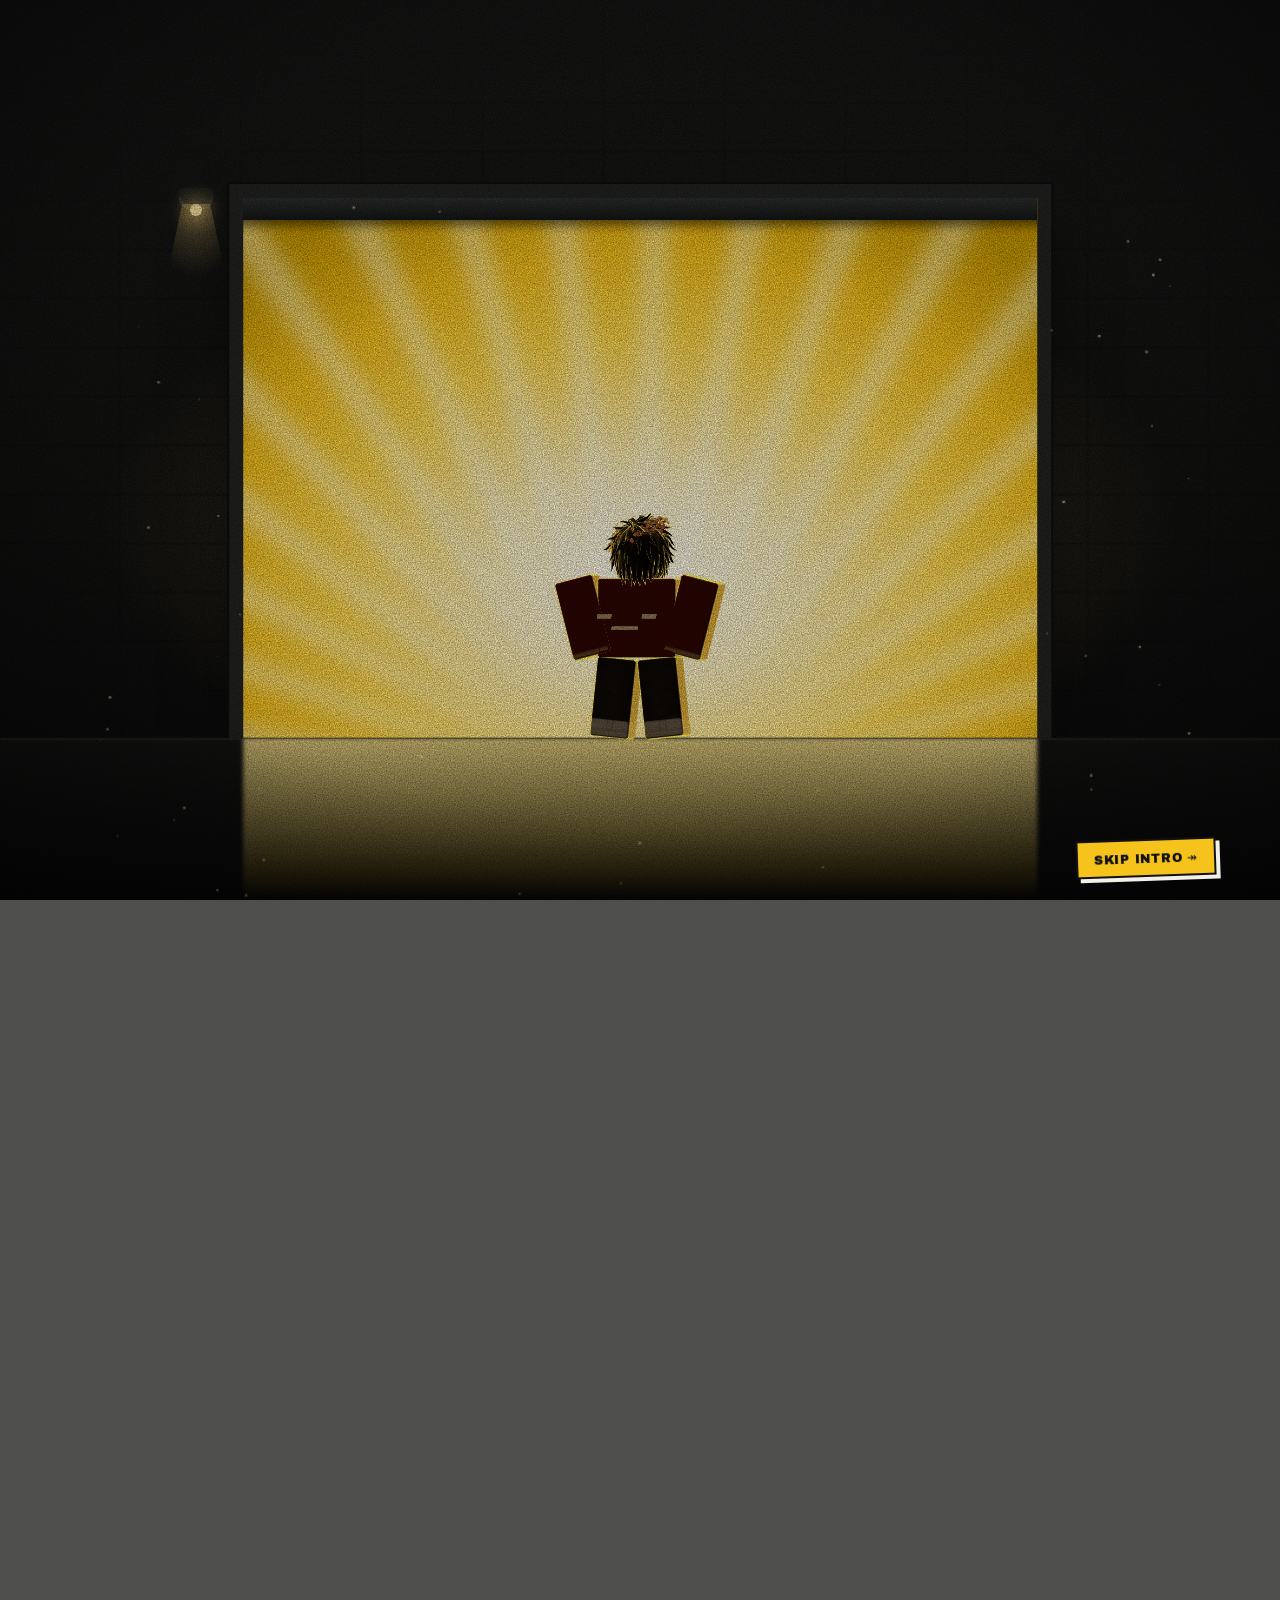
==== commit ae37a4e1: "Update index.html" ====
--- a/index.html
+++ b/index.html
@@ -137,7 +137,7 @@
   <div class="stats reveal">
     <div class="sticky stat" id="stat1"><span class="pin"></span>
       <span class="ic"><svg viewBox="0 0 24 24" fill="none" stroke="currentColor" stroke-width="1.8"><circle cx="12" cy="8" r="4"/><path d="M4 21c0-4 3.5-7 8-7s8 3 8 7"/></svg></span>
-      <div class="n">1+</div><div class="l">year of experience</div>
+      <div class="n">2+</div><div class="l">year of experience</div>
     </div>
     <div class="sticky stat" id="stat2"><span class="pin dark"></span>
       <span class="ic"><svg viewBox="0 0 24 24" fill="none" stroke="currentColor" stroke-width="1.8"><path d="M8 6l-5 6 5 6M16 6l5 6-5 6"/></svg></span>
